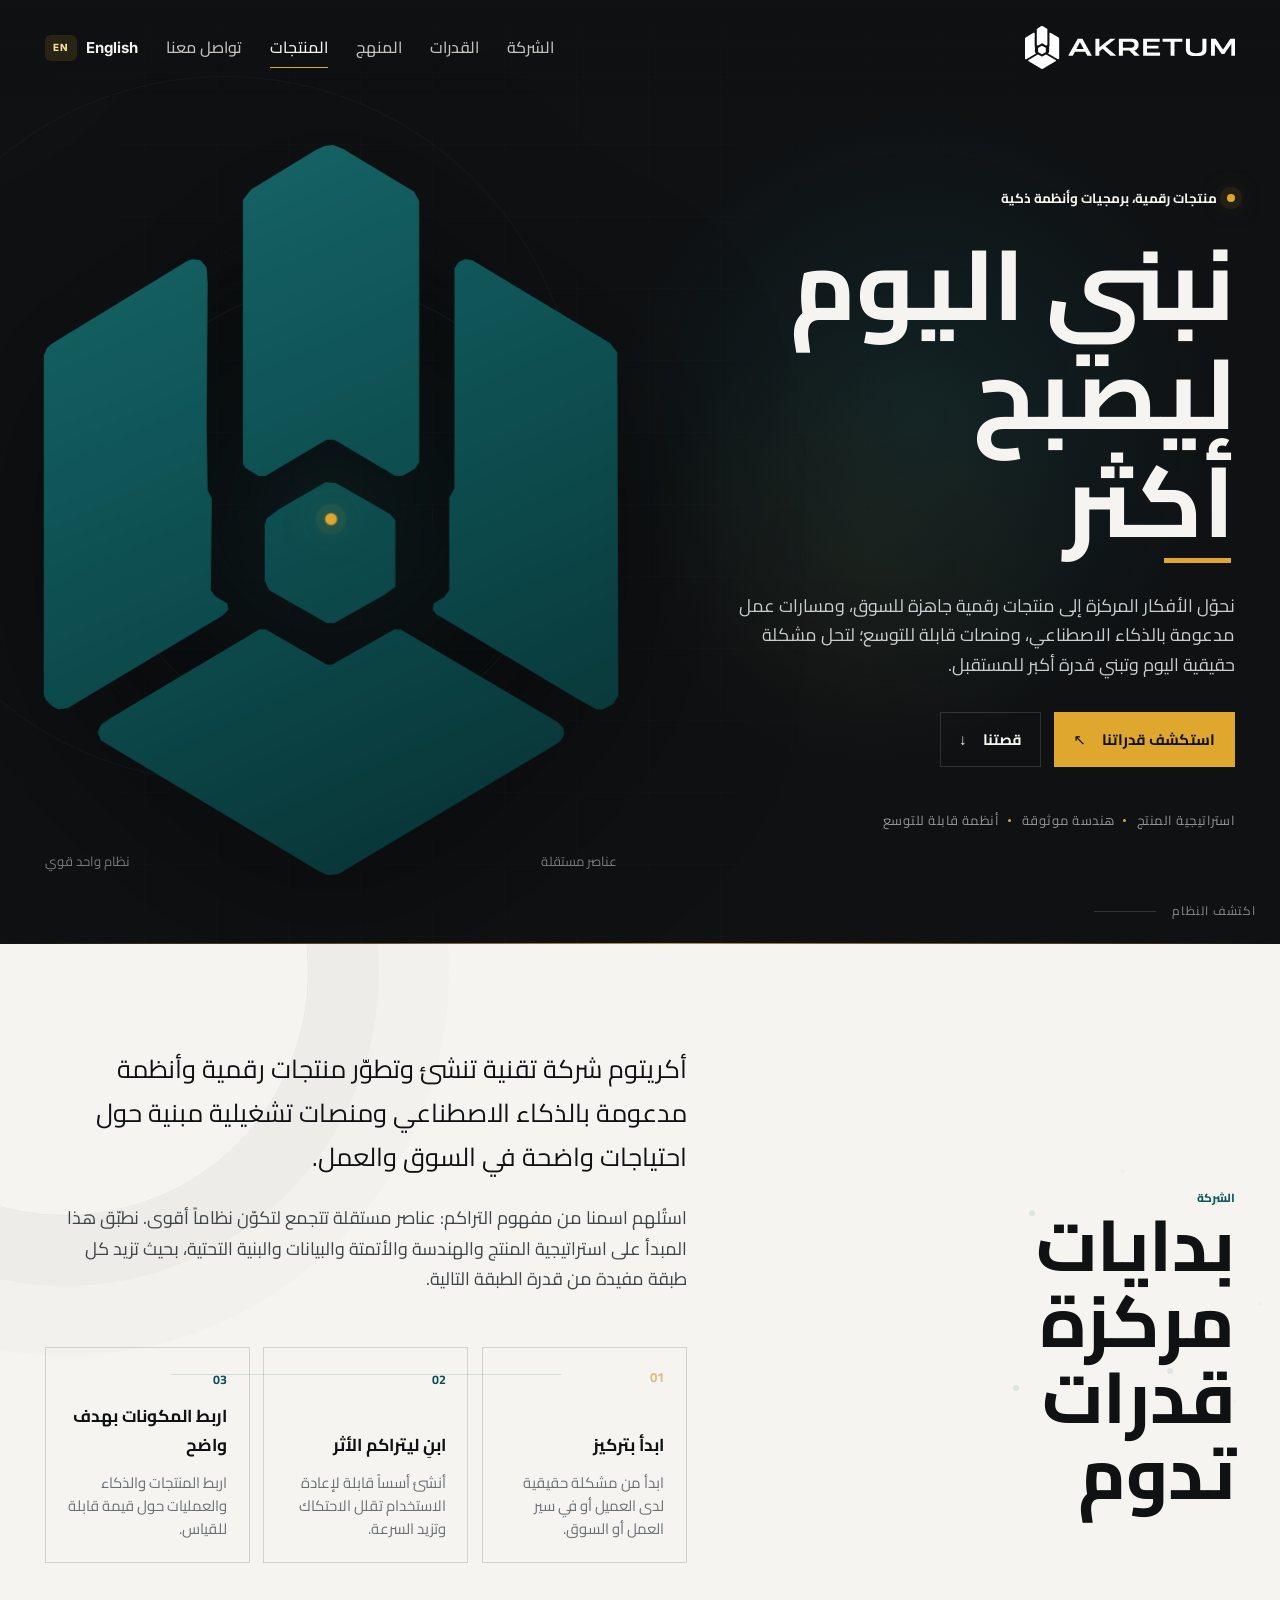
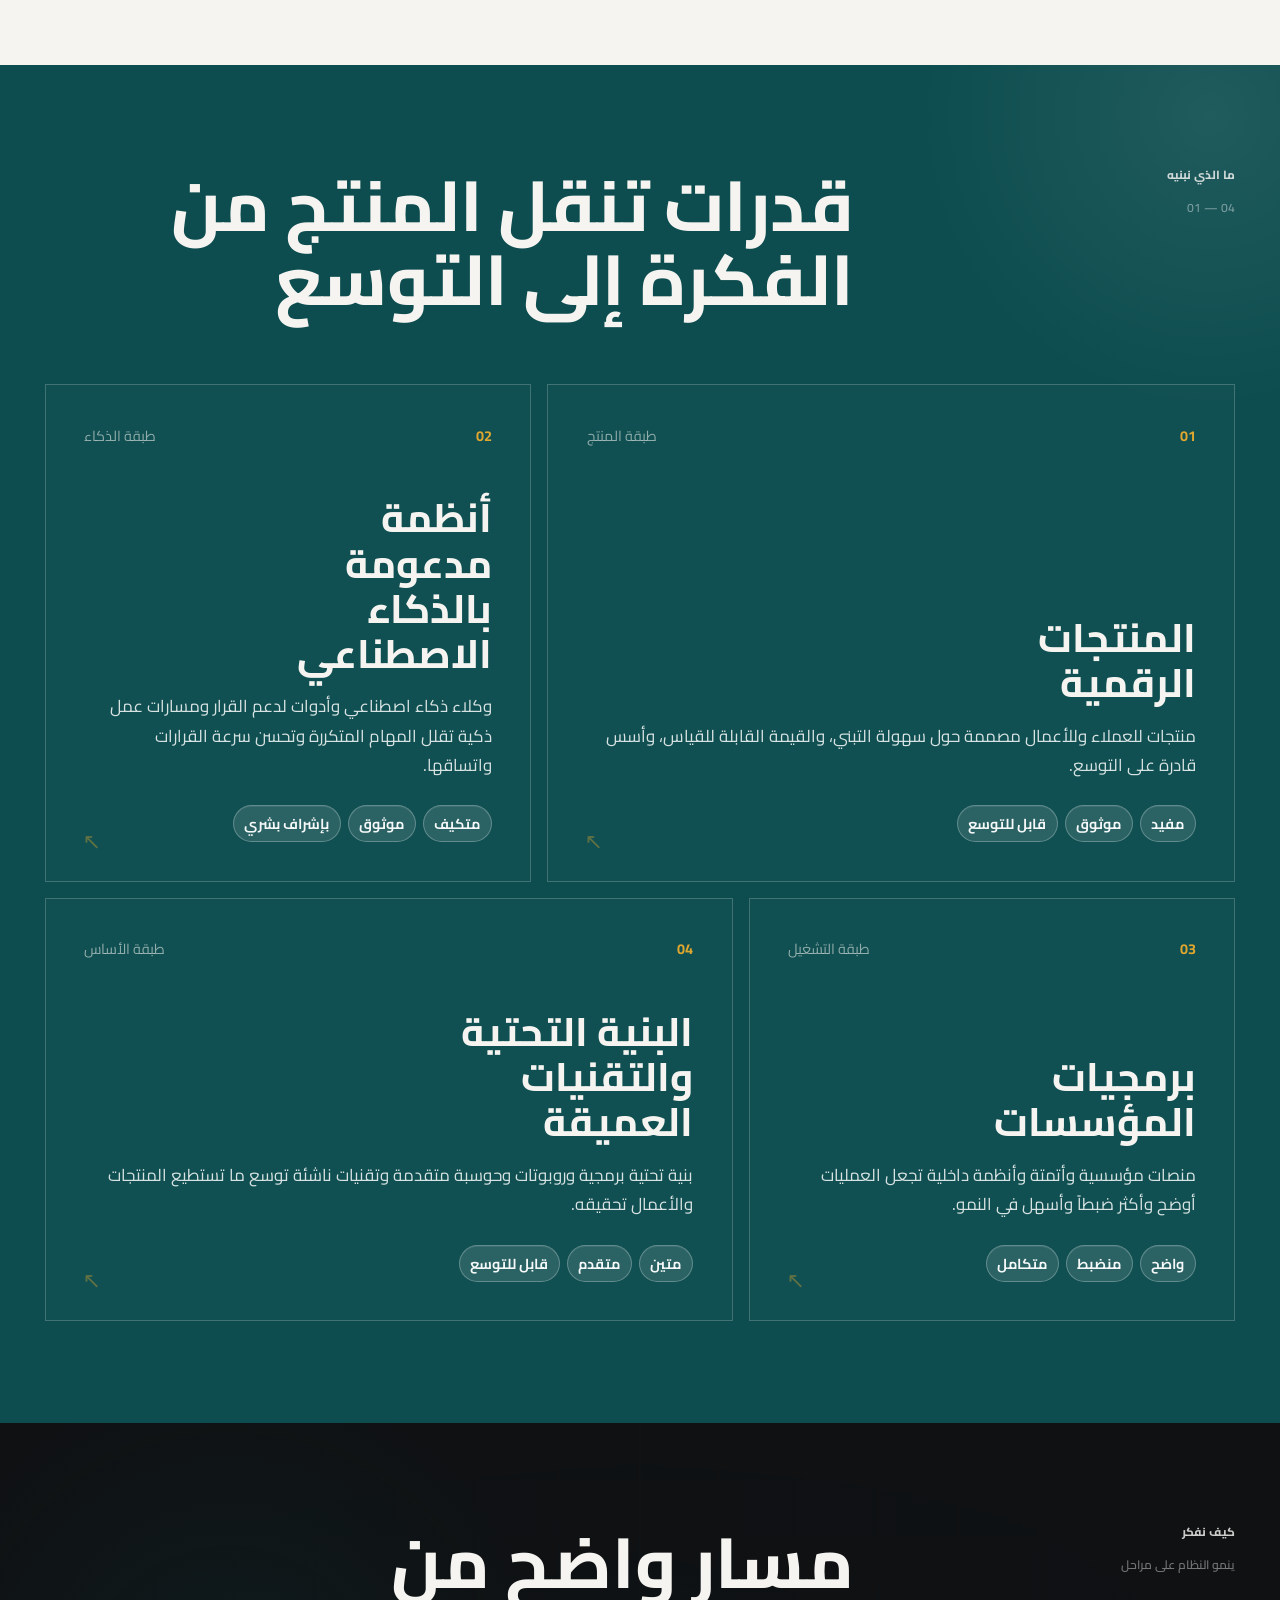
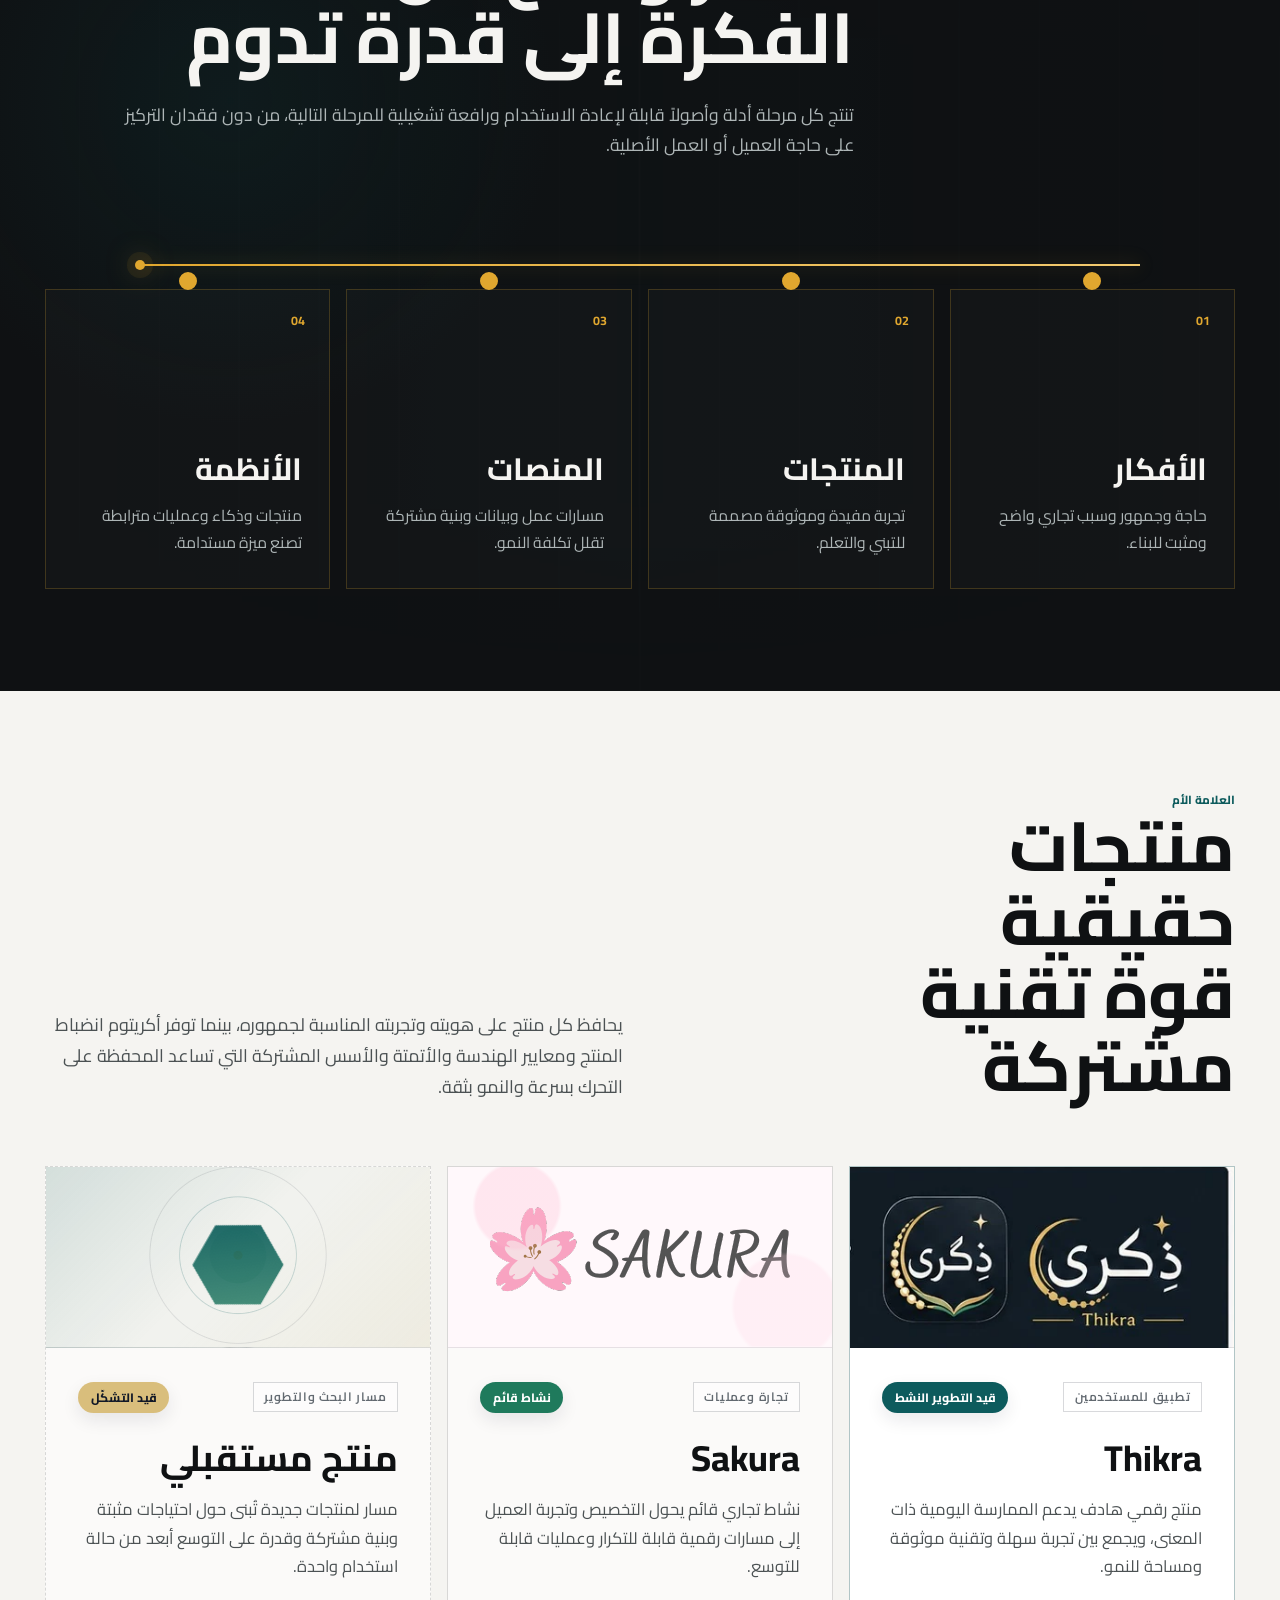
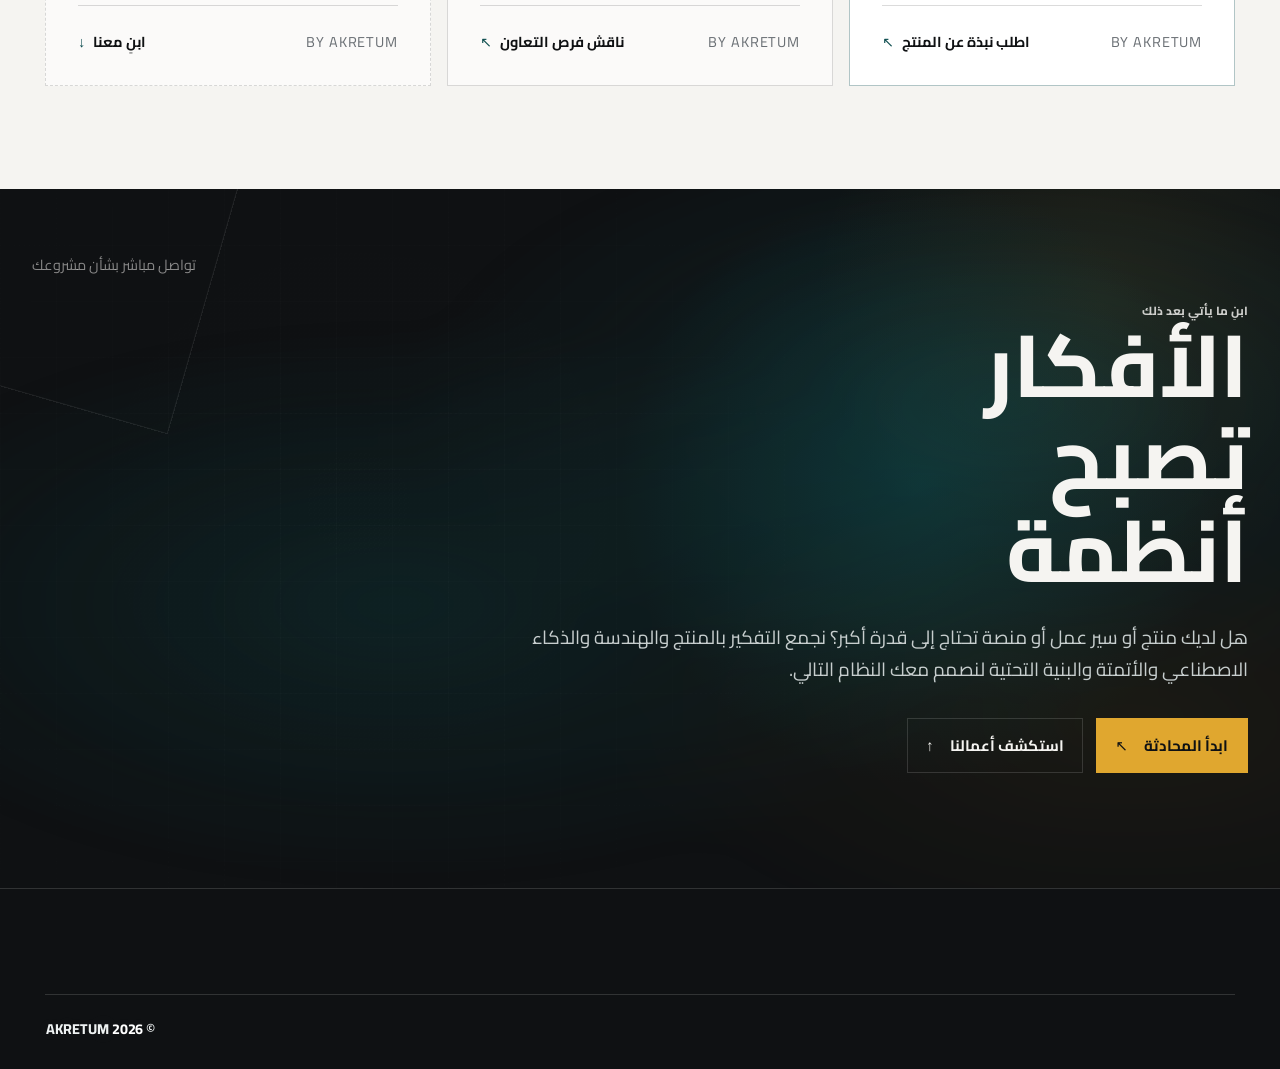
==== ar/index.html @ 2453a85d "Publish AKRETUM website from e36fe42d19f6d582f8fac3fba88c298a77dfd029" ====
<!doctype html>
<html lang="ar" dir="rtl" class="no-js">
<head>
  <meta charset="utf-8">
  <meta name="viewport" content="width=device-width, initial-scale=1">
  <title>أكريتوم | منتجات رقمية وأنظمة ذكية ومنصات قابلة للتوسع</title>
  <meta name="description" content="نبني منتجات رقمية وأنظمة مدعومة بالذكاء الاصطناعي وبرمجيات مؤسسية ومنصات قابلة للتوسع، لتحويل الأفكار المركزة إلى قدرات تقنية تدوم وتنمو.">
  <meta name="robots" content="index,follow,max-image-preview:large,max-snippet:-1,max-video-preview:-1">
  <meta name="author" content="AKRETUM">
  <meta name="application-name" content="AKRETUM">
  <meta name="theme-color" content="#0F1113">
  <meta name="color-scheme" content="only light">
  <meta property="og:site_name" content="AKRETUM">
  <meta property="og:title" content="أكريتوم | منتجات رقمية وأنظمة ذكية ومنصات قابلة للتوسع">
  <meta property="og:description" content="من الفكرة الواضحة إلى منتج موثوق، ثم منصة قابلة للتوسع ونظام أكثر قدرة.">
  <meta property="og:type" content="website">
  <meta property="og:url" content="https://akretum.github.io/ar/">
  <meta property="og:locale" content="ar_AR">
  <meta property="og:locale:alternate" content="en_US">
  <meta name="twitter:card" content="summary">
  <meta name="twitter:title" content="أكريتوم | منتجات رقمية وأنظمة ذكية ومنصات قابلة للتوسع">
  <meta name="twitter:description" content="من الفكرة الواضحة إلى منتج موثوق، ثم منصة قابلة للتوسع ونظام أكثر قدرة.">
  <link rel="canonical" href="https://akretum.github.io/ar/">
  <link rel="icon" type="image/svg+xml" href="/favicon.svg?v=disc34-favicon-visibility-20260801">
  <link rel="manifest" href="/site.webmanifest?v=disc34-favicon-visibility-20260801">
  <link rel="alternate" hreflang="en" href="https://akretum.github.io/">
  <link rel="alternate" hreflang="ar" href="https://akretum.github.io/ar/">
  <link rel="alternate" hreflang="x-default" href="https://akretum.github.io/">
  <link rel="icon" href="/favicon.svg" type="image/svg+xml">
  <link rel="mask-icon" href="/favicon.svg" color="#0D5B5D">
  <link rel="manifest" href="/site.webmanifest">
  <link rel="preconnect" href="https://fonts.googleapis.com">
  <link rel="preconnect" href="https://fonts.gstatic.com" crossorigin>
  <link href="https://fonts.googleapis.com/css2?family=Cairo:wght@200..1000&family=Inter:wght@400;500;600;700;800&display=swap" rel="stylesheet">
  <link rel="stylesheet" href="/styles.css?v=disc24-bilingual-seo-motion-20260731">
  <link rel="stylesheet" href="/stability.css?v=disc24-bilingual-seo-motion-20260731">
  <link rel="stylesheet" href="/refinement.css?v=disc24-bilingual-seo-motion-20260731">
  <link rel="stylesheet" href="/product-polish.css?v=disc24-bilingual-seo-motion-20260731">
  <link rel="stylesheet" href="/bilingual-marketing.css?v=disc37-premium-motion-v18-20260803">
  <link rel="stylesheet" href="/site-identity.css?v=disc25-site-identity-20260731">
  <link rel="stylesheet" href="/design-system-alignment.css?v=disc37-full-locale-parity-20260802">
  <link rel="stylesheet" href="/motion-safety.css?v=disc37-premium-motion-v18-20260803">
  <link rel="stylesheet" href="/responsive-layout.css?v=disc37-full-locale-parity-20260802">
  <link rel="stylesheet" href="/visual-motion-polish.css?v=disc37-premium-motion-v18-20260803">
  <link rel="stylesheet" href="/hero-parity.css?v=disc37-full-locale-parity-20260802&rev=disc37-exact-half-crop-v4-20260802">
  <link rel="stylesheet" href="/hero-edge-contract.css?v=disc37-stable-orbits-v10-20260802">
  <link rel="stylesheet" href="/interface-polish.css?v=disc37-mobile-header-locale-v12-20260802">
  <link rel="stylesheet" href="/motion-performance.css?v=disc37-premium-motion-v18-20260803">
  <script type="application/ld+json">[{"@context":"https://schema.org","@type":"Organization","@id":"https://akretum.github.io/#organization","name":"AKRETUM","url":"https://akretum.github.io/","logo":"https://akretum.github.io/favicon.svg","description":"أكريتوم شركة تقنية تبني منتجات رقمية وأنظمة مدعومة بالذكاء الاصطناعي وبرمجيات مؤسسية ومنصات قابلة للتوسع.","contactPoint":{"@type":"ContactPoint","contactType":"project inquiries","url":"https://wa.me/akretum","availableLanguage":["English","Arabic"]}},{"@context":"https://schema.org","@type":"WebSite","@id":"https://akretum.github.io/#website","url":"https://akretum.github.io/","name":"AKRETUM","alternateName":"AKRETUM Digital Products & Intelligent Systems","description":"أكريتوم شركة تقنية تبني منتجات رقمية وأنظمة مدعومة بالذكاء الاصطناعي وبرمجيات مؤسسية ومنصات قابلة للتوسع.","inLanguage":["en","ar"],"publisher":{"@id":"https://akretum.github.io/#organization"}},{"@context":"https://schema.org","@type":"WebPage","@id":"https://akretum.github.io/ar/#webpage","url":"https://akretum.github.io/ar/","name":"أكريتوم | منتجات رقمية وأنظمة ذكية ومنصات قابلة للتوسع","description":"أكريتوم شركة تقنية تبني منتجات رقمية وأنظمة مدعومة بالذكاء الاصطناعي وبرمجيات مؤسسية ومنصات قابلة للتوسع.","inLanguage":"ar","isPartOf":{"@id":"https://akretum.github.io/#website"},"about":{"@id":"https://akretum.github.io/#organization"}}]</script>
  <script src="/canonical-host.js?v=disc24-bilingual-seo-motion-20260731" data-canonical-host></script>
  <script defer src="/script.js?v=disc37-premium-motion-v18-20260803"></script>
  <script defer src="/safe-navigation.js?v=disc37-full-locale-parity-20260802"></script>
  <script defer src="/motion-system.js?v=disc37-premium-motion-v18-20260803"></script>
  <link rel="stylesheet" href="/arabic-typography.css?v=disc37-full-locale-parity-20260802&rev=disc37-exact-half-crop-v4-20260802&hotfix=disc37-stable-orbits-v10-20260802&type=disc37-mobile-590-motion-performance-v16-20260802&motion=disc37-premium-motion-v18-20260803">
  <link rel="stylesheet" href="/arabic-mobile-rtl.css?v=disc37-full-locale-parity-20260802&rev=disc37-exact-half-crop-v4-20260802&hotfix=disc37-stable-orbits-v10-20260802">
  <link rel="stylesheet" href="/mobile-hero-scale.css?v=disc37-mobile-590-motion-performance-v16-20260802">
  <link rel="stylesheet" href="/motion-system.css?v=disc37-premium-motion-v18-20260803">
  <link rel="stylesheet" href="/motion-depth.css?v=disc37-premium-motion-v18-20260803">
</head>
<body data-responsive-refinement="disc37-mobile-590-motion-performance-v16-20260802" data-arabic-typography="cairo-only" data-arabic-rtl="mirror-only" data-canonical-url="https://akretum.github.io/ar/" data-visual-release="disc37-full-locale-parity" data-layout-contract="shared" data-visual-revision="disc37-exact-half-crop-v4-20260802" data-visual-hotfix="disc37-stable-orbits-v10-20260802" data-interface-polish="disc37-mobile-header-locale-v12-20260802" data-motion-performance="disc37-premium-motion-v18-20260803" data-premium-motion="disc37-premium-motion-v18-20260803" data-locale="ar">
  <a class="skip-link" href="#main">تجاوز إلى المحتوى</a>

  <header class="site-header" data-header>
    <div class="site-header__inner shell">
      <a class="brand" href="#top" aria-label="الصفحة الرئيسية لأكريتوم">
        <img src="/Brand/AkretumHorizontalLogoWhiteProductionMaster.svg" alt="AKRETUM">
      </a>

      <button class="menu-button" type="button" aria-expanded="false" aria-controls="site-nav" data-menu>
        <span>القائمة</span>
        <span class="menu-button__lines" aria-hidden="true"></span>
      </button>

      <nav id="site-nav" class="site-nav" aria-label="التنقل الرئيسي" data-nav>
        <a href="#company">الشركة</a>
        <a href="#capabilities">القدرات</a>
        <a href="#systems">المنهج</a>
        <a href="#portfolio">المنتجات</a>
        <a href="#contact">تواصل معنا</a>
        <a class="language-switch" href="/" hreflang="en" lang="en" aria-label="View the English version">English</a>
      </nav>
    </div>
  </header>

  <main id="main">
    <section id="top" class="hero section-dark" data-hero aria-labelledby="hero-title">
      <div class="hero__grid shell">
        <div class="hero__copy">
          <p class="eyebrow hero-enter hero-enter--1"><span class="status-dot" aria-hidden="true"></span>منتجات رقمية، برمجيات وأنظمة ذكية</p>
          <h1 id="hero-title" class="hero-title" aria-label="نبني اليوم ليصبح أكثر غداً">
            <span class="hero-title__line hero-title__line--1">نبني اليوم</span>
            <span class="hero-title__line hero-title__line--2">ليصبح</span>
            <span class="hero-title__line hero-title__line--3">أكثر</span>
          </h1>
          <p class="lead hero-enter hero-enter--2">نحوّل الأفكار المركزة إلى منتجات رقمية جاهزة للسوق، ومسارات عمل مدعومة بالذكاء الاصطناعي، ومنصات قابلة للتوسع؛ لتحل مشكلة حقيقية اليوم وتبني قدرة أكبر للمستقبل.</p>
          <div class="hero-actions hero-enter hero-enter--3">
            <a class="button button-primary" href="#capabilities"><span>استكشف قدراتنا</span><span class="button-arrow" aria-hidden="true">↗</span></a>
            <a class="button button-ghost" href="#company"><span>قصتنا</span><span class="button-arrow" aria-hidden="true">↓</span></a>
          </div>
          <div class="hero-proof hero-enter hero-enter--4" aria-label="منهج أكريتوم في التطوير">
            <span>استراتيجية المنتج</span>
            <span>هندسة موثوقة</span>
            <span>أنظمة قابلة للتوسع</span>
          </div>
        </div>

        <div class="hero-visual hero-enter hero-enter--2" data-parallax aria-hidden="true">
          <div class="hero-visual__field"></div>
          <div class="hero-mark">
            <span class="hero-mark__piece hero-mark__piece--one"></span>
            <span class="hero-mark__piece hero-mark__piece--two"></span>
            <span class="hero-mark__piece hero-mark__piece--three"></span>
            <span class="hero-mark__complete"></span>
            <span class="hero-mark__core"></span>
          </div>
          <div class="hero-orbit hero-orbit--one"></div>
          <div class="hero-orbit hero-orbit--two"></div>
          <p class="hero-visual__caption"><span>عناصر مستقلة</span><span>نظام واحد قوي</span></p>
        </div>
      </div>

      <a class="scroll-cue hero-enter hero-enter--4" href="#company" data-scroll-cue>
        <span>اكتشف النظام</span>
        <span class="scroll-cue__line" aria-hidden="true"></span>
      </a>
      <div class="signal-line" aria-hidden="true"></div>
    </section>

    <section id="company" class="section section-light story" data-section="company">
      <div class="shell story__grid">
        <div class="story__heading" data-reveal>
          <p class="eyebrow teal">الشركة</p>
          <h2>بدايات مركزة<br>قدرات تدوم</h2>
        </div>
        <div class="story__content" data-reveal data-delay="100">
          <p class="story__lead">أكريتوم شركة تقنية تنشئ وتطوّر منتجات رقمية وأنظمة مدعومة بالذكاء الاصطناعي ومنصات تشغيلية مبنية حول احتياجات واضحة في السوق والعمل.</p>
          <p>استُلهم اسمنا من مفهوم التراكم: عناصر مستقلة تتجمع لتكوّن نظاماً أقوى. نطبّق هذا المبدأ على استراتيجية المنتج والهندسة والأتمتة والبيانات والبنية التحتية، بحيث تزيد كل طبقة مفيدة من قدرة الطبقة التالية.</p>
          <div class="story-principles" aria-label="مبادئ أكريتوم">
            <div><span>01</span><strong>ابدأ بتركيز</strong><small>ابدأ من مشكلة حقيقية لدى العميل أو في سير العمل أو السوق.</small></div>
            <div><span>02</span><strong>ابنِ ليتراكم الأثر</strong><small>أنشئ أسساً قابلة لإعادة الاستخدام تقلل الاحتكاك وتزيد السرعة.</small></div>
            <div><span>03</span><strong>اربط المكونات بهدف واضح</strong><small>اربط المنتجات والذكاء والعمليات حول قيمة قابلة للقياس.</small></div>
          </div>
        </div>
      </div>
    </section>

    <section id="capabilities" class="section section-teal capabilities" data-section="capabilities">
      <div class="shell">
        <div class="section-heading" data-reveal>
          <div>
            <p class="eyebrow">ما الذي نبنيه</p>
            <p class="section-index">01 — 04</p>
          </div>
          <h2>قدرات تنقل المنتج من الفكرة إلى التوسع</h2>
        </div>

        <div class="capability-grid">
          <article class="capability-card" tabindex="0" data-reveal data-tilt>
            <div class="capability-card__top"><span class="capability-card__number">01</span><span class="capability-card__type">طبقة المنتج</span></div>
            <div class="capability-card__body">
              <h3>المنتجات الرقمية</h3>
              <p>منتجات للعملاء وللأعمال مصممة حول سهولة التبني، والقيمة القابلة للقياس، وأسس قادرة على التوسع.</p>
              <ul class="capability-tags" aria-label="خصائص المنتجات الرقمية"><li>مفيد</li><li>موثوق</li><li>قابل للتوسع</li></ul>
            </div>
            <span class="capability-card__arrow" aria-hidden="true">↗</span>
          </article>

          <article class="capability-card" tabindex="0" data-reveal data-delay="80" data-tilt>
            <div class="capability-card__top"><span class="capability-card__number">02</span><span class="capability-card__type">طبقة الذكاء</span></div>
            <div class="capability-card__body">
              <h3>أنظمة مدعومة بالذكاء الاصطناعي</h3>
              <p>وكلاء ذكاء اصطناعي وأدوات لدعم القرار ومسارات عمل ذكية تقلل المهام المتكررة وتحسن سرعة القرارات واتساقها.</p>
              <ul class="capability-tags" aria-label="خصائص الأنظمة الذكية"><li>متكيف</li><li>موثوق</li><li>بإشراف بشري</li></ul>
            </div>
            <span class="capability-card__arrow" aria-hidden="true">↗</span>
          </article>

          <article class="capability-card" tabindex="0" data-reveal data-delay="120" data-tilt>
            <div class="capability-card__top"><span class="capability-card__number">03</span><span class="capability-card__type">طبقة التشغيل</span></div>
            <div class="capability-card__body">
              <h3>برمجيات المؤسسات</h3>
              <p>منصات مؤسسية وأتمتة وأنظمة داخلية تجعل العمليات أوضح وأكثر ضبطاً وأسهل في النمو.</p>
              <ul class="capability-tags" aria-label="خصائص برمجيات المؤسسات"><li>واضح</li><li>منضبط</li><li>متكامل</li></ul>
            </div>
            <span class="capability-card__arrow" aria-hidden="true">↗</span>
          </article>

          <article class="capability-card" tabindex="0" data-reveal data-delay="160" data-tilt>
            <div class="capability-card__top"><span class="capability-card__number">04</span><span class="capability-card__type">طبقة الأساس</span></div>
            <div class="capability-card__body">
              <h3>البنية التحتية والتقنيات العميقة</h3>
              <p>بنية تحتية برمجية وروبوتات وحوسبة متقدمة وتقنيات ناشئة توسع ما تستطيع المنتجات والأعمال تحقيقه.</p>
              <ul class="capability-tags" aria-label="خصائص البنية التحتية"><li>متين</li><li>متقدم</li><li>قابل للتوسع</li></ul>
            </div>
            <span class="capability-card__arrow" aria-hidden="true">↗</span>
          </article>
        </div>
      </div>
    </section>

    <section id="systems" class="section section-dark systems" data-section="systems" data-flow-section>
      <div class="shell systems__intro" data-reveal>
        <div>
          <p class="eyebrow">كيف نفكر</p>
          <p class="section-index">ينمو النظام على مراحل</p>
        </div>
        <div>
          <h2>مسار واضح من الفكرة إلى قدرة تدوم</h2>
          <p class="systems__lead">تنتج كل مرحلة أدلة وأصولاً قابلة لإعادة الاستخدام ورافعة تشغيلية للمرحلة التالية، من دون فقدان التركيز على حاجة العميل أو العمل الأصلية.</p>
        </div>
      </div>

      <div class="shell flow-stage" data-reveal data-delay="100">
        <div class="flow-track" aria-hidden="true">
          <span class="flow-track__base"></span>
          <span class="flow-track__progress"></span>
          <span class="flow-track__beacon"></span>
        </div>
        <ol class="system-flow" aria-label="منهج أكريتوم التشغيلي">
          <li class="flow-step" data-flow-step>
            <span class="flow-step__number">01</span>
            <strong>الأفكار</strong>
            <p>حاجة وجمهور وسبب تجاري واضح ومثبت للبناء.</p>
          </li>
          <li class="flow-step" data-flow-step>
            <span class="flow-step__number">02</span>
            <strong>المنتجات</strong>
            <p>تجربة مفيدة وموثوقة مصممة للتبني والتعلم.</p>
          </li>
          <li class="flow-step" data-flow-step>
            <span class="flow-step__number">03</span>
            <strong>المنصات</strong>
            <p>مسارات عمل وبيانات وبنية مشتركة تقلل تكلفة النمو.</p>
          </li>
          <li class="flow-step" data-flow-step>
            <span class="flow-step__number">04</span>
            <strong>الأنظمة</strong>
            <p>منتجات وذكاء وعمليات مترابطة تصنع ميزة مستدامة.</p>
          </li>
        </ol>
      </div>
    </section>

    <section id="portfolio" class="section section-light portfolio" data-section="portfolio">
      <div class="shell portfolio__heading" data-reveal>
        <div>
          <p class="eyebrow teal">العلامة الأم</p>
          <h2>منتجات حقيقية<br>قوة تقنية مشتركة</h2>
        </div>
        <p>يحافظ كل منتج على هويته وتجربته المناسبة لجمهوره، بينما توفر أكريتوم انضباط المنتج ومعايير الهندسة والأتمتة والأسس المشتركة التي تساعد المحفظة على التحرك بسرعة والنمو بثقة.</p>
      </div>

      <div class="shell product-grid">
        <article class="product-card" data-reveal>
          <div class="product-card__meta"><span>تطبيق للمستخدمين</span><span class="status-pill">قيد التطوير النشط</span></div>
          <div class="product-card__mark" aria-hidden="true">TH</div>
          <h3>Thikra</h3>
          <p>منتج رقمي هادف يدعم الممارسة اليومية ذات المعنى، ويجمع بين تجربة سهلة وتقنية موثوقة ومساحة للنمو.</p>
          <div class="product-card__footer"><span>by AKRETUM</span><a href="https://wa.me/akretum" target="_blank" rel="noopener noreferrer" data-contact-channel="direct">اطلب نبذة عن المنتج <span aria-hidden="true">↗</span></a></div>
        </article>

        <article class="product-card" data-reveal data-delay="90">
          <div class="product-card__meta"><span>تجارة وعمليات</span><span class="status-pill">نشاط قائم</span></div>
          <div class="product-card__mark" aria-hidden="true">SA</div>
          <h3>Sakura</h3>
          <p>نشاط تجاري قائم يحول التخصيص وتجربة العميل إلى مسارات رقمية قابلة للتكرار وعمليات قابلة للتوسع.</p>
          <div class="product-card__footer"><span>by AKRETUM</span><a href="https://wa.me/akretum" target="_blank" rel="noopener noreferrer" data-contact-channel="direct">ناقش فرص التعاون <span aria-hidden="true">↗</span></a></div>
        </article>

        <article class="product-card product-card--future" data-reveal data-delay="180">
          <div class="product-card__meta"><span>مسار البحث والتطوير</span><span class="status-pill status-pill--outline">قيد التشكّل</span></div>
          <div class="product-card__mark product-card__mark--future" aria-hidden="true">+</div>
          <h3>منتج مستقبلي</h3>
          <p>مسار لمنتجات جديدة تُبنى حول احتياجات مثبتة وبنية مشتركة وقدرة على التوسع أبعد من حالة استخدام واحدة.</p>
          <div class="product-card__footer"><span>by AKRETUM</span><a href="#contact">ابنِ معنا <span aria-hidden="true">↓</span></a></div>
        </article>
      </div>
    </section>

    <section id="contact" class="section contact" data-section="contact">
      <div class="shell contact-panel" data-light-field data-reveal>
        <div class="contact-panel__grid" aria-hidden="true"></div>
        <div class="contact-panel__content">
          <p class="eyebrow">ابنِ ما يأتي بعد ذلك</p>
          <h2>الأفكار تصبح أنظمة</h2>
          <p>هل لديك منتج أو سير عمل أو منصة تحتاج إلى قدرة أكبر؟ نجمع التفكير بالمنتج والهندسة والذكاء الاصطناعي والأتمتة والبنية التحتية لنصمم معك النظام التالي.</p>
          <div class="contact-actions">
            <a class="button button-primary" href="https://wa.me/akretum" target="_blank" rel="noopener noreferrer" data-contact-channel="direct"><span>ابدأ المحادثة</span><span class="button-arrow" aria-hidden="true">↗</span></a>
            <a class="button button-ghost" href="#portfolio"><span>استكشف أعمالنا</span><span class="button-arrow" aria-hidden="true">↑</span></a>
          </div>
        </div>
        <p class="contact-panel__email" data-contact-status>تواصل مباشر بشأن مشروعك</p>
      </div>
    </section>
  </main>

  <footer class="footer">
    <div class="shell footer__top">
      <a class="footer__brand" href="#top" aria-label="الصفحة الرئيسية لأكريتوم"><img src="/Brand/AkretumHorizontalLogoWhiteProductionMaster.svg" alt="AKRETUM"></a>
      <nav class="footer__nav" aria-label="روابط التذييل">
        <a href="#company">الشركة</a>
        <a href="#capabilities">القدرات</a>
        <a href="#systems">المنهج</a>
        <a href="#portfolio">المنتجات</a>
        <a class="language-switch" href="/" hreflang="en" lang="en" aria-label="View the English version">English</a>
      </nav>
    </div>
    <div class="shell footer__bottom">
      <p>منتجات رقمية وأنظمة ذكية</p>
      <p>نُنشئه اليوم ليصبح أكثر غداً.</p>
      <p>© <span data-year data-founded-year="2026">2026</span> AKRETUM</p>
    </div>
  </footer>
</body>
</html>
---- styles.css ----
:root {
  --charcoal: #0f1113;
  --charcoal-soft: #15191b;
  --teal: #0d4d4f;
  --teal-bright: #17686a;
  --off: #f5f4f1;
  --amber: #e0a72f;
  --gray: #6b7075;
  --light-gray: #c9cece;
  --line: rgba(255, 255, 255, 0.14);
  --line-light: rgba(15, 17, 19, 0.15);
  --max: 1240px;
  --header-height: 84px;
  --ease: cubic-bezier(0.22, 1, 0.36, 1);
}

* {
  box-sizing: border-box;
}

html {
  scroll-behavior: smooth;
  scroll-padding-top: calc(var(--header-height) + 24px);
}

body {
  margin: 0;
  min-width: 320px;
  background: var(--charcoal);
  color: var(--off);
  font-family: Inter, "Helvetica Neue", Arial, sans-serif;
  font-size: 16px;
  line-height: 1.65;
  text-rendering: optimizeLegibility;
  -webkit-font-smoothing: antialiased;
}

body::selection {
  background: var(--amber);
  color: var(--charcoal);
}

img {
  max-width: 100%;
}

a {
  color: inherit;
}

button,
a {
  -webkit-tap-highlight-color: transparent;
}

button,
input,
textarea,
select {
  font: inherit;
}

:focus-visible {
  outline: 3px solid var(--amber);
  outline-offset: 4px;
}

.skip-link {
  position: fixed;
  left: 1rem;
  top: -120px;
  z-index: 100;
  background: var(--off);
  color: var(--charcoal);
  padding: 0.8rem 1rem;
  text-decoration: none;
  font-weight: 700;
  transition: top 0.2s ease;
}

.skip-link:focus {
  top: 1rem;
}

.shell {
  width: min(calc(100% - 3rem), var(--max));
  margin-inline: auto;
}

.section {
  position: relative;
  padding: clamp(6.5rem, 10vw, 10rem) 0;
}

.section-dark {
  background: var(--charcoal);
  color: var(--off);
}

.section-light {
  background: var(--off);
  color: var(--charcoal);
}

.section-teal {
  background: var(--teal);
  color: var(--off);
}

h1,
h2,
h3,
p {
  margin-top: 0;
}

h1,
h2,
h3 {
  text-wrap: balance;
}

h2 {
  margin-bottom: 0;
  font-size: clamp(3rem, 6vw, 5.8rem);
  line-height: 0.98;
  letter-spacing: -0.06em;
}

h3 {
  letter-spacing: -0.035em;
}

.eyebrow {
  display: flex;
  align-items: center;
  gap: 0.65rem;
  margin: 0 0 1.4rem;
  font-size: 0.78rem;
  font-weight: 700;
  letter-spacing: 0.16em;
  line-height: 1.2;
  text-transform: uppercase;
}

.eyebrow.teal {
  color: var(--teal);
}

.section-index {
  margin: 0;
  color: rgba(255, 255, 255, 0.62);
  font-size: 0.9rem;
}

.status-dot {
  width: 8px;
  height: 8px;
  border-radius: 50%;
  background: var(--amber);
  box-shadow: 0 0 0 7px rgba(224, 167, 47, 0.08), 0 0 24px rgba(224, 167, 47, 0.65);
}

.site-header {
  position: fixed;
  inset: 0 0 auto;
  z-index: 50;
  height: var(--header-height);
  border-bottom: 1px solid transparent;
  background: linear-gradient(to bottom, rgba(15, 17, 19, 0.92), rgba(15, 17, 19, 0));
  transition: height 0.35s var(--ease), background 0.35s ease, border-color 0.35s ease;
}

.site-header__inner {
  height: 100%;
  display: flex;
  align-items: center;
  justify-content: space-between;
  gap: 2rem;
}

.site-header.scrolled {
  height: 68px;
  border-bottom-color: var(--line);
  background: rgba(15, 17, 19, 0.9);
  -webkit-backdrop-filter: blur(18px);
  backdrop-filter: blur(18px);
}

.brand,
.footer__brand {
  display: inline-flex;
  align-items: center;
}

.brand img,
.footer__brand img {
  display: block;
  width: 178px;
  height: auto;
}

.site-nav {
  display: flex;
  align-items: center;
  gap: 1.75rem;
}

.site-nav a,
.footer__nav a {
  position: relative;
  color: rgba(245, 244, 241, 0.78);
  font-size: 0.94rem;
  font-weight: 500;
  text-decoration: none;
  transition: color 0.25s ease;
}

.site-nav a::after,
.footer__nav a::after {
  content: "";
  position: absolute;
  left: 0;
  right: 100%;
  bottom: -0.45rem;
  height: 1px;
  background: var(--amber);
  transition: right 0.35s var(--ease);
}

.site-nav a:hover,
.site-nav a[aria-current="true"],
.footer__nav a:hover {
  color: var(--off);
}

.site-nav a:hover::after,
.site-nav a[aria-current="true"]::after,
.footer__nav a:hover::after {
  right: 0;
}

.menu-button {
  display: none;
  align-items: center;
  gap: 0.65rem;
  border: 1px solid var(--line);
  background: transparent;
  color: var(--off);
  padding: 0.6rem 0.8rem;
}

.menu-button__lines,
.menu-button__lines::before {
  width: 15px;
  height: 1px;
  display: block;
  background: currentColor;
  transition: transform 0.25s ease;
}

.menu-button__lines {
  position: relative;
}

.menu-button__lines::before {
  content: "";
  position: absolute;
  top: -5px;
}

.menu-button[aria-expanded="true"] .menu-button__lines {
  transform: rotate(45deg);
}

.menu-button[aria-expanded="true"] .menu-button__lines::before {
  top: 0;
  transform: rotate(90deg);
}

.hero {
  --pointer-x: 72%;
  --pointer-y: 44%;
  min-height: clamp(700px, 88svh, 900px);
  display: grid;
  align-items: center;
  overflow: hidden;
  padding: calc(var(--header-height) + 4rem) 0 5rem;
  background:
    radial-gradient(circle at var(--pointer-x) var(--pointer-y), rgba(23, 104, 106, 0.18), transparent 27%),
    radial-gradient(circle at 68% 58%, rgba(224, 167, 47, 0.05), transparent 22%),
    var(--charcoal);
}

.hero::before {
  content: "";
  position: absolute;
  inset: 0;
  pointer-events: none;
  opacity: 0.36;
  background-image:
    linear-gradient(rgba(255, 255, 255, 0.025) 1px, transparent 1px),
    linear-gradient(90deg, rgba(255, 255, 255, 0.025) 1px, transparent 1px);
  background-size: 72px 72px;
  -webkit-mask-image: linear-gradient(to right, transparent 2%, #000 46%, #000 90%, transparent);
  mask-image: linear-gradient(to right, transparent 2%, #000 46%, #000 90%, transparent);
}

.hero::after {
  content: "";
  position: absolute;
  width: min(55vw, 820px);
  aspect-ratio: 1;
  right: -10%;
  top: 8%;
  border: 1px solid rgba(255, 255, 255, 0.035);
  border-radius: 50%;
  pointer-events: none;
}

.hero__grid {
  position: relative;
  z-index: 2;
  display: grid;
  grid-template-columns: minmax(0, 1.08fr) minmax(380px, 0.92fr);
  align-items: center;
  gap: clamp(3rem, 7vw, 7rem);
}

.hero__copy {
  max-width: 700px;
}

.hero-title {
  margin: 0 0 2rem;
  font-size: clamp(4.6rem, 9vw, 8.4rem);
  line-height: 0.85;
  letter-spacing: -0.075em;
}

.hero-title__line {
  display: block;
  width: fit-content;
  opacity: 0;
  transform: translateY(115%);
}

.hero-title__line--2 {
  color: var(--off);
}

.hero-title__line--3 {
  position: relative;
}

.hero-title__line--3::after {
  content: "";
  position: absolute;
  left: 0.04em;
  bottom: -0.08em;
  width: 0;
  height: 0.055em;
  background: var(--amber);
  transition: width 0.9s var(--ease) 1.05s;
}

.is-ready .hero-title__line {
  opacity: 1;
  transform: translateY(0);
  transition: opacity 0.8s ease, transform 1s var(--ease);
}

.is-ready .hero-title__line--1 {
  transition-delay: 0.12s;
}

.is-ready .hero-title__line--2 {
  transition-delay: 0.23s;
}

.is-ready .hero-title__line--3 {
  transition-delay: 0.34s;
}

.is-ready .hero-title__line--3::after {
  width: 0.68em;
}

.lead {
  max-width: 690px;
  margin-bottom: 0;
  color: #c9cece;
  font-size: clamp(1.08rem, 1.6vw, 1.28rem);
  line-height: 1.7;
}

.hero-enter {
  opacity: 0;
  transform: translateY(18px);
}

.is-ready .hero-enter {
  opacity: 1;
  transform: translateY(0);
  transition: opacity 0.85s ease, transform 0.85s var(--ease);
}

.is-ready .hero-enter--1 {
  transition-delay: 0.08s;
}

.is-ready .hero-enter--2 {
  transition-delay: 0.62s;
}

.is-ready .hero-enter--3 {
  transition-delay: 0.78s;
}

.is-ready .hero-enter--4 {
  transition-delay: 0.96s;
}

.hero-actions,
.contact-actions {
  display: flex;
  gap: 0.8rem;
  flex-wrap: wrap;
  margin-top: 2rem;
}

.button {
  min-height: 50px;
  display: inline-flex;
  align-items: center;
  justify-content: center;
  gap: 1rem;
  border: 1px solid transparent;
  padding: 0.86rem 1.15rem;
  font-size: 0.95rem;
  font-weight: 700;
  text-decoration: none;
  transition: transform 0.3s var(--ease), border-color 0.3s ease, background 0.3s ease, color 0.3s ease;
}

.button:hover {
  transform: translateY(-3px);
}

.button-primary {
  background: var(--amber);
  color: var(--charcoal);
}

.button-primary:hover {
  background: #efb73d;
}

.button-ghost {
  border-color: var(--line);
  color: var(--off);
}

.button-ghost:hover {
  border-color: rgba(255, 255, 255, 0.36);
  background: rgba(255, 255, 255, 0.04);
}

.button-arrow {
  display: inline-block;
  transition: transform 0.35s var(--ease);
}

.button:hover .button-arrow,
.button:focus-visible .button-arrow {
  transform: translate(3px, -3px);
}

.hero-proof {
  display: flex;
  flex-wrap: wrap;
  gap: 0.55rem 1.4rem;
  margin-top: 2.7rem;
  color: rgba(245, 244, 241, 0.58);
  font-size: 0.82rem;
  letter-spacing: 0.035em;
}

.hero-proof span {
  position: relative;
}

.hero-proof span:not(:last-child)::after {
  content: "";
  position: absolute;
  width: 3px;
  height: 3px;
  right: -0.85rem;
  top: 0.7em;
  border-radius: 50%;
  background: var(--amber);
}

.hero-visual {
  --parallax-x: 0px;
  --parallax-y: 0px;
  position: relative;
  min-height: 530px;
  display: grid;
  place-items: center;
  transform: translate3d(var(--parallax-x), var(--parallax-y), 0);
  transition: transform 0.2s ease-out;
}

.hero-visual__field {
  position: absolute;
  width: 92%;
  aspect-ratio: 1;
  border-radius: 50%;
  background: radial-gradient(circle, rgba(13, 77, 79, 0.27), rgba(13, 77, 79, 0.03) 48%, transparent 70%);
  filter: blur(4px);
}

.hero-mark {
  --mark-mask: url("/Brand/AkretumSymbolProductionMaster.svg");
  position: relative;
  width: min(100%, 470px);
  aspect-ratio: 0.787;
  filter: drop-shadow(0 38px 85px rgba(0, 0, 0, 0.42));
}

.hero-mark__piece,
.hero-mark__complete {
  position: absolute;
  inset: 0;
  display: block;
  -webkit-mask: var(--mark-mask) center / contain no-repeat;
  mask: var(--mark-mask) center / contain no-repeat;
  background: linear-gradient(155deg, var(--teal-bright), var(--teal) 52%, #082f31);
}

.hero-mark__piece {
  opacity: 0;
}

.hero-mark__piece--one {
  clip-path: polygon(0 0, 48% 0, 48% 100%, 0 100%);
}

.hero-mark__piece--two {
  clip-path: polygon(44% 0, 100% 0, 100% 52%, 44% 52%);
}

.hero-mark__piece--three {
  clip-path: polygon(43% 47%, 100% 47%, 100% 100%, 43% 100%);
}

.hero-mark__complete {
  opacity: 0;
}

.is-ready .hero-mark__piece--one {
  animation: assemble-one 1.65s var(--ease) 0.15s forwards;
}

.is-ready .hero-mark__piece--two {
  animation: assemble-two 1.65s var(--ease) 0.27s forwards;
}

.is-ready .hero-mark__piece--three {
  animation: assemble-three 1.65s var(--ease) 0.39s forwards;
}

.is-ready .hero-mark__complete {
  animation: complete-mark 0.9s ease 1.2s forwards;
}

.hero-mark__core {
  position: absolute;
  left: 50%;
  top: 51.2%;
  width: 12px;
  height: 12px;
  border-radius: 50%;
  opacity: 0;
  transform: translate(-50%, -50%) scale(0.4);
  background: var(--amber);
  box-shadow: 0 0 0 9px rgba(224, 167, 47, 0.07), 0 0 42px rgba(224, 167, 47, 0.75);
}

.is-ready .hero-mark__core {
  animation: core-arrival 0.8s var(--ease) 1.55s forwards, core-pulse 3.2s ease-in-out 2.4s infinite;
}

.hero-orbit {
  position: absolute;
  border: 1px solid rgba(255, 255, 255, 0.07);
  border-radius: 50%;
}

.hero-orbit--one {
  width: 450px;
  height: 450px;
  animation: orbit 28s linear infinite;
}

.hero-orbit--two {
  width: 560px;
  height: 560px;
  border-style: dashed;
  opacity: 0.45;
  animation: orbit 42s linear infinite reverse;
}

.hero-orbit::after {
  content: "";
  position: absolute;
  width: 6px;
  height: 6px;
  top: 18%;
  left: 11%;
  border-radius: 50%;
  background: var(--amber);
  box-shadow: 0 0 18px rgba(224, 167, 47, 0.75);
}

.hero-visual__caption {
  position: absolute;
  inset: auto 0 0;
  display: flex;
  justify-content: space-between;
  margin: 0;
  color: rgba(245, 244, 241, 0.5);
  font-size: 0.76rem;
  letter-spacing: 0.08em;
  text-transform: uppercase;
}

.scroll-cue {
  position: absolute;
  z-index: 3;
  left: max(1.5rem, calc((100vw - var(--max)) / 2));
  bottom: 1.45rem;
  display: flex;
  align-items: center;
  gap: 1rem;
  color: rgba(245, 244, 241, 0.54);
  font-size: 0.76rem;
  letter-spacing: 0.08em;
  text-decoration: none;
  text-transform: uppercase;
}

.scroll-cue__line {
  position: relative;
  width: 62px;
  height: 1px;
  overflow: hidden;
  background: rgba(255, 255, 255, 0.15);
}

.scroll-cue__line::after {
  content: "";
  position: absolute;
  inset: 0;
  background: var(--amber);
  transform: translateX(-100%);
  animation: scan-line 2.2s var(--ease) infinite;
}

.signal-line {
  position: absolute;
  inset: auto 0 0;
  height: 1px;
  background: linear-gradient(90deg, transparent 0%, rgba(224, 167, 47, 0.85) 52%, transparent 100%);
}

.story {
  overflow: hidden;
}

.story::before {
  content: "";
  position: absolute;
  width: min(38vw, 520px);
  aspect-ratio: 1;
  right: -14%;
  top: -30%;
  border-radius: 50%;
  border: 1px solid rgba(15, 17, 19, 0.05);
  box-shadow: 0 0 0 70px rgba(15, 17, 19, 0.018), 0 0 0 140px rgba(15, 17, 19, 0.012);
}

.story__grid {
  display: grid;
  grid-template-columns: minmax(0, 0.9fr) minmax(0, 1.1fr);
  gap: clamp(3rem, 8vw, 8rem);
  align-items: start;
}

.story__heading {
  position: sticky;
  top: calc(var(--header-height) + 3rem);
}

.story__content {
  max-width: 680px;
}

.story__lead {
  margin-bottom: 1.5rem;
  font-size: clamp(1.35rem, 2.2vw, 2rem);
  line-height: 1.38;
  letter-spacing: -0.025em;
}

.story__content > p:not(.story__lead) {
  color: #3f4547;
  font-size: 1.08rem;
}

.story-principles {
  margin-top: 4rem;
  border-top: 1px solid var(--line-light);
}

.story-principles > div {
  display: grid;
  grid-template-columns: 48px 0.8fr 1.25fr;
  gap: 1.3rem;
  align-items: baseline;
  padding: 1.25rem 0;
  border-bottom: 1px solid var(--line-light);
}

.story-principles span {
  color: var(--teal);
  font-size: 0.78rem;
  font-weight: 700;
}

.story-principles strong {
  font-size: 1.03rem;
}

.story-principles small {
  color: var(--gray);
  font-size: 0.94rem;
}

.capabilities {
  overflow: hidden;
}

.capabilities::after {
  content: "";
  position: absolute;
  width: 620px;
  height: 620px;
  right: -240px;
  top: -260px;
  border-radius: 50%;
  background: radial-gradient(circle, rgba(255, 255, 255, 0.08), transparent 67%);
}

.section-heading,
.systems__intro,
.portfolio__heading {
  position: relative;
  z-index: 2;
  display: grid;
  grid-template-columns: minmax(190px, 0.45fr) minmax(0, 1fr);
  gap: clamp(2rem, 6vw, 6rem);
  align-items: start;
}

.section-heading {
  margin-bottom: 4.2rem;
}

.section-heading h2 {
  max-width: 820px;
}

.capability-grid {
  position: relative;
  z-index: 2;
  display: grid;
  grid-template-columns: repeat(2, minmax(0, 1fr));
  border-top: 1px solid rgba(255, 255, 255, 0.22);
  border-left: 1px solid rgba(255, 255, 255, 0.22);
  perspective: 1100px;
}

.capability-card {
  --tilt-x: 0deg;
  --tilt-y: 0deg;
  --lift: 0px;
  position: relative;
  min-height: 360px;
  display: flex;
  flex-direction: column;
  justify-content: space-between;
  gap: 3rem;
  overflow: hidden;
  padding: clamp(1.8rem, 4vw, 3rem);
  border: 0;
  border-right: 1px solid rgba(255, 255, 255, 0.22);
  border-bottom: 1px solid rgba(255, 255, 255, 0.22);
  background: rgba(255, 255, 255, 0.005);
  transform: perspective(1000px) rotateX(var(--tilt-x)) rotateY(var(--tilt-y)) translateY(var(--lift));
  transform-style: preserve-3d;
  transition: transform 0.32s var(--ease), background 0.35s ease, box-shadow 0.35s ease;
}

.capability-card::before {
  content: "";
  position: absolute;
  inset: 0;
  opacity: 0;
  background: radial-gradient(circle at var(--card-x, 50%) var(--card-y, 50%), rgba(255, 255, 255, 0.13), transparent 43%);
  transition: opacity 0.3s ease;
}

.capability-card::after {
  content: "";
  position: absolute;
  left: 0;
  top: 0;
  width: 3px;
  height: 0;
  background: var(--amber);
  transition: height 0.5s var(--ease);
}

.capability-card:hover,
.capability-card:focus-visible {
  --lift: -7px;
  z-index: 3;
  background: rgba(255, 255, 255, 0.045);
  box-shadow: 0 24px 60px rgba(4, 31, 32, 0.28);
}

.capability-card:hover::before,
.capability-card:focus-visible::before {
  opacity: 1;
}

.capability-card:hover::after,
.capability-card:focus-visible::after {
  height: 100%;
}

.capability-card__top,
.capability-card__footer {
  position: relative;
  z-index: 2;
}

.capability-card__top {
  display: flex;
  justify-content: space-between;
  gap: 1rem;
  align-items: center;
}

.capability-card__number {
  color: var(--amber);
  font-size: 0.82rem;
  font-weight: 700;
}

.capability-card__type {
  color: rgba(245, 244, 241, 0.56);
  font-size: 0.78rem;
  letter-spacing: 0.05em;
  text-transform: uppercase;
}

.capability-card__body {
  position: relative;
  z-index: 2;
  transform: translateZ(22px);
}

.capability-card h3 {
  margin: 0 0 1rem;
  font-size: clamp(2rem, 3.5vw, 3.15rem);
  line-height: 1.02;
}

.capability-card p {
  max-width: 580px;
  margin-bottom: 1.6rem;
  color: #d7e2e2;
  font-size: 1.02rem;
}

.capability-tags {
  display: flex;
  flex-wrap: wrap;
  gap: 0.45rem;
  margin: 0;
  padding: 0;
  list-style: none;
}

.capability-tags li {
  border: 1px solid rgba(255, 255, 255, 0.18);
  border-radius: 999px;
  padding: 0.35rem 0.65rem;
  color: rgba(245, 244, 241, 0.66);
  font-size: 0.76rem;
}

.capability-card__arrow {
  position: absolute;
  right: 2rem;
  bottom: 1.6rem;
  z-index: 2;
  color: var(--amber);
  font-size: 1.4rem;
  opacity: 0.38;
  transform: translate(-5px, 5px);
  transition: opacity 0.3s ease, transform 0.35s var(--ease);
}

.capability-card:hover .capability-card__arrow,
.capability-card:focus-visible .capability-card__arrow {
  opacity: 1;
  transform: translate(0, 0);
}

.systems {
  --flow-progress: 0;
  overflow: hidden;
  background:
    radial-gradient(circle at 18% 32%, rgba(13, 77, 79, 0.17), transparent 27%),
    var(--charcoal);
}

.systems::after {
  content: "";
  position: absolute;
  inset: 0;
  pointer-events: none;
  opacity: 0.18;
  background-image: linear-gradient(90deg, transparent 49.9%, rgba(255, 255, 255, 0.05) 50%, transparent 50.1%);
}

.systems__intro {
  position: relative;
  z-index: 2;
  margin-bottom: 6rem;
}

.systems__intro h2 {
  max-width: 880px;
}

.systems__lead {
  max-width: 680px;
  margin: 1.6rem 0 0;
  color: #aeb6b7;
  font-size: 1.1rem;
}

.flow-stage {
  position: relative;
  z-index: 2;
  padding-top: 2rem;
}

.flow-track {
  position: absolute;
  left: 8%;
  right: 8%;
  top: 2.45rem;
  height: 2px;
}

.flow-track__base,
.flow-track__progress {
  position: absolute;
  inset: 0;
  transform-origin: left;
}

.flow-track__base {
  background: rgba(255, 255, 255, 0.14);
}

.flow-track__progress {
  background: linear-gradient(90deg, var(--amber), #f2ca70);
  transform: scaleX(var(--flow-progress));
  box-shadow: 0 0 18px rgba(224, 167, 47, 0.38);
}

.flow-track__beacon {
  position: absolute;
  top: 50%;
  left: calc(var(--flow-progress) * 100%);
  width: 10px;
  height: 10px;
  border-radius: 50%;
  background: var(--amber);
  box-shadow: 0 0 0 8px rgba(224, 167, 47, 0.08), 0 0 28px rgba(224, 167, 47, 0.75);
  transform: translate(-50%, -50%);
}

.system-flow {
  position: relative;
  display: grid;
  grid-template-columns: repeat(4, minmax(0, 1fr));
  gap: 1.2rem;
  margin: 0;
  padding: 0;
  list-style: none;
}

.flow-step {
  position: relative;
  min-height: 260px;
  display: flex;
  flex-direction: column;
  justify-content: flex-end;
  padding: 3rem 1.5rem 1.7rem;
  border: 1px solid var(--line);
  background: rgba(255, 255, 255, 0.018);
  opacity: 0.48;
  transition: opacity 0.4s ease, transform 0.45s var(--ease), background 0.4s ease, border-color 0.4s ease;
}

.flow-step::before {
  content: "";
  position: absolute;
  left: 50%;
  top: -1.1rem;
  width: 14px;
  height: 14px;
  border: 2px solid rgba(245, 244, 241, 0.3);
  border-radius: 50%;
  background: var(--charcoal);
  transform: translateX(-50%);
  transition: border-color 0.4s ease, background 0.4s ease, box-shadow 0.4s ease;
}

.flow-step[data-state="complete"],
.flow-step[data-state="current"] {
  opacity: 1;
}

.flow-step[data-state="complete"]::before,
.flow-step[data-state="current"]::before {
  border-color: var(--amber);
  background: var(--amber);
}

.flow-step[data-state="current"] {
  border-color: rgba(224, 167, 47, 0.6);
  background: linear-gradient(160deg, rgba(224, 167, 47, 0.08), rgba(255, 255, 255, 0.025));
  transform: translateY(-8px);
}

.flow-step[data-state="current"]::before {
  box-shadow: 0 0 0 8px rgba(224, 167, 47, 0.08), 0 0 25px rgba(224, 167, 47, 0.56);
}

.flow-step__number {
  position: absolute;
  left: 1.5rem;
  top: 1.35rem;
  color: var(--amber);
  font-size: 0.78rem;
  font-weight: 700;
}

.flow-step strong {
  font-size: clamp(1.55rem, 2.6vw, 2.25rem);
  line-height: 1.1;
}

.flow-step p {
  margin: 1rem 0 0;
  color: #aeb6b7;
  font-size: 0.94rem;
}

.portfolio {
  overflow: hidden;
}

.portfolio::before {
  content: "AKRETUM";
  position: absolute;
  right: -0.04em;
  top: 1rem;
  color: rgba(15, 17, 19, 0.026);
  font-size: clamp(7rem, 18vw, 17rem);
  font-weight: 800;
  line-height: 1;
  letter-spacing: -0.08em;
  pointer-events: none;
}

.portfolio__heading {
  position: relative;
  z-index: 2;
  align-items: end;
  margin-bottom: 4rem;
}

.portfolio__heading > p {
  max-width: 620px;
  margin: 0;
  color: #4b5153;
  font-size: 1.08rem;
}

.product-grid {
  position: relative;
  z-index: 2;
  display: grid;
  grid-template-columns: repeat(3, minmax(0, 1fr));
  gap: 1rem;
}

.product-card {
  min-height: 480px;
  display: flex;
  flex-direction: column;
  padding: clamp(1.6rem, 3vw, 2.3rem);
  border: 1px solid var(--line-light);
  background: rgba(255, 255, 255, 0.35);
  transition: transform 0.4s var(--ease), box-shadow 0.4s ease, border-color 0.4s ease;
}

.product-card:hover {
  transform: translateY(-8px);
  border-color: rgba(13, 77, 79, 0.45);
  box-shadow: 0 28px 65px rgba(15, 17, 19, 0.1);
}

.product-card--future {
  border-style: dashed;
  background: transparent;
}

.product-card__meta {
  min-height: 46px;
  display: flex;
  justify-content: space-between;
  gap: 0.8rem;
  align-items: flex-start;
  color: var(--gray);
  font-size: 0.78rem;
  text-transform: uppercase;
  letter-spacing: 0.06em;
}

.status-pill {
  border-radius: 999px;
  background: rgba(13, 77, 79, 0.1);
  color: var(--teal);
  padding: 0.3rem 0.55rem;
  white-space: nowrap;
}

.status-pill--outline {
  border: 1px solid var(--line-light);
  background: transparent;
  color: var(--gray);
}

.product-card__mark {
  width: 76px;
  height: 76px;
  display: grid;
  place-items: center;
  margin: 3.2rem 0 2.3rem;
  background: var(--teal);
  color: var(--off);
  font-size: 1.2rem;
  font-weight: 800;
  letter-spacing: 0.08em;
  box-shadow: 13px 13px 0 rgba(13, 77, 79, 0.09);
  transition: transform 0.45s var(--ease), box-shadow 0.45s var(--ease);
}

.product-card:hover .product-card__mark {
  transform: translate(-4px, -4px);
  box-shadow: 20px 20px 0 rgba(13, 77, 79, 0.1);
}

.product-card__mark--future {
  border: 1px solid var(--line-light);
  background: transparent;
  color: var(--teal);
  box-shadow: none;
  font-size: 2rem;
  font-weight: 400;
}

.product-card h3 {
  margin: 0 0 1rem;
  font-size: clamp(2.2rem, 3vw, 3.1rem);
  line-height: 1;
}

.product-card > p {
  color: #4c5254;
  font-size: 1rem;
}

.product-card__footer {
  display: flex;
  justify-content: space-between;
  gap: 1rem;
  align-items: center;
  margin-top: auto;
  padding-top: 1.5rem;
  border-top: 1px solid var(--line-light);
}

.product-card__footer > span {
  color: var(--gray);
  font-size: 0.8rem;
  letter-spacing: 0.06em;
  text-transform: uppercase;
}

.product-card__footer a {
  color: var(--charcoal);
  font-size: 0.9rem;
  font-weight: 700;
  text-decoration: none;
}

.product-card__footer a span {
  color: var(--teal);
  display: inline-block;
  margin-left: 0.3rem;
  transition: transform 0.3s var(--ease);
}

.product-card__footer a:hover span {
  transform: translate(3px, -3px);
}

.contact {
  --light-x: 75%;
  --light-y: 42%;
  padding-top: 0;
  background: var(--off);
  color: var(--charcoal);
}

.contact-panel {
  position: relative;
  min-height: 540px;
  display: flex;
  align-items: flex-end;
  overflow: hidden;
  padding: clamp(2.2rem, 7vw, 6rem);
  background:
    radial-gradient(circle at var(--light-x) var(--light-y), rgba(13, 77, 79, 0.34), transparent 28%),
    radial-gradient(circle at 86% 16%, rgba(224, 167, 47, 0.09), transparent 23%),
    var(--charcoal);
  color: var(--off);
}

.contact-panel::after {
  content: "";
  position: absolute;
  width: 280px;
  height: 280px;
  right: -70px;
  top: -70px;
  border: 1px solid rgba(255, 255, 255, 0.08);
  transform: rotate(16deg);
}

.contact-panel__grid {
  position: absolute;
  inset: 0;
  opacity: 0.26;
  pointer-events: none;
  background-image:
    linear-gradient(rgba(255, 255, 255, 0.04) 1px, transparent 1px),
    linear-gradient(90deg, rgba(255, 255, 255, 0.04) 1px, transparent 1px);
  background-size: 56px 56px;
  -webkit-mask-image: radial-gradient(circle at 72% 45%, #000, transparent 70%);
  mask-image: radial-gradient(circle at 72% 45%, #000, transparent 70%);
}

.contact-panel__content {
  position: relative;
  z-index: 2;
  max-width: 820px;
}

.contact-panel h2 {
  font-size: clamp(3.2rem, 7vw, 6.6rem);
}

.contact-panel__content > p:not(.eyebrow) {
  max-width: 690px;
  margin: 1.5rem 0 0;
  color: #c7cece;
  font-size: 1.12rem;
}

.contact-panel__email {
  position: absolute;
  z-index: 2;
  right: clamp(2.2rem, 7vw, 6rem);
  top: clamp(2.2rem, 7vw, 6rem);
  margin: 0;
  color: rgba(245, 244, 241, 0.52);
  font-size: 0.86rem;
  letter-spacing: 0.06em;
}

.footer {
  padding: 3rem 0 2rem;
  border-top: 1px solid var(--line);
  background: var(--charcoal);
}

.footer__top,
.footer__bottom {
  display: grid;
  grid-template-columns: 1fr auto;
  align-items: center;
  gap: 2rem;
}

.footer__top {
  padding-bottom: 2.3rem;
}

.footer__nav {
  display: flex;
  gap: 1.5rem;
}

.footer__bottom {
  grid-template-columns: 1fr 1fr 1fr;
  padding-top: 1.35rem;
  border-top: 1px solid var(--line);
}

.footer__bottom p {
  margin: 0;
  color: #969e9f;
  font-size: 0.86rem;
}

.footer__bottom p:nth-child(2) {
  text-align: center;
}

.footer__bottom p:last-child {
  text-align: right;
}

[data-reveal] {
  opacity: 0;
  transform: translateY(28px);
  transition: opacity 0.8s ease, transform 0.9s var(--ease);
  transition-delay: var(--reveal-delay, 0ms);
}

[data-reveal].is-visible {
  opacity: 1;
  transform: translateY(0);
}

.no-js [data-reveal],
.no-js .hero-enter,
.no-js .hero-title__line,
.no-js .hero-mark__complete,
.no-js .hero-mark__core {
  opacity: 1;
  transform: none;
}

@keyframes assemble-one {
  0% { opacity: 0; transform: translate(-62px, 34px) rotate(-4deg); }
  24% { opacity: 1; }
  76% { opacity: 1; transform: translate(0, 0) rotate(0); }
  100% { opacity: 0; transform: translate(0, 0); }
}

@keyframes assemble-two {
  0% { opacity: 0; transform: translate(50px, -55px) rotate(4deg); }
  24% { opacity: 1; }
  76% { opacity: 1; transform: translate(0, 0) rotate(0); }
  100% { opacity: 0; transform: translate(0, 0); }
}

@keyframes assemble-three {
  0% { opacity: 0; transform: translate(65px, 46px) rotate(5deg); }
  24% { opacity: 1; }
  76% { opacity: 1; transform: translate(0, 0) rotate(0); }
  100% { opacity: 0; transform: translate(0, 0); }
}

@keyframes complete-mark {
  from { opacity: 0; transform: scale(0.985); }
  to { opacity: 1; transform: scale(1); }
}

@keyframes core-arrival {
  from { opacity: 0; transform: translate(-50%, -50%) scale(0.35); }
  to { opacity: 1; transform: translate(-50%, -50%) scale(1); }
}

@keyframes core-pulse {
  0%, 100% { box-shadow: 0 0 0 9px rgba(224, 167, 47, 0.07), 0 0 34px rgba(224, 167, 47, 0.58); }
  50% { box-shadow: 0 0 0 14px rgba(224, 167, 47, 0.03), 0 0 52px rgba(224, 167, 47, 0.8); }
}

@keyframes orbit {
  to { transform: rotate(360deg); }
}

@keyframes scan-line {
  0% { transform: translateX(-100%); }
  55%, 100% { transform: translateX(100%); }
}

@media (max-width: 1040px) {
  .hero__grid {
    grid-template-columns: minmax(0, 1.05fr) minmax(320px, 0.75fr);
    gap: 2.5rem;
  }

  .hero-mark {
    width: min(100%, 390px);
  }

  .hero-orbit--one {
    width: 390px;
    height: 390px;
  }

  .hero-orbit--two {
    width: 470px;
    height: 470px;
  }

  .product-grid {
    grid-template-columns: 1fr 1fr;
  }

  .product-card:last-child {
    grid-column: 1 / -1;
    min-height: 400px;
  }
}

@media (max-width: 820px) {
  :root {
    --header-height: 72px;
  }

  .shell {
    width: min(calc(100% - 2rem), var(--max));
  }

  .site-header__inner {
    width: 100%;
    padding-inline: 1rem;
  }

  .menu-button {
    display: inline-flex;
  }

  .site-nav {
    position: absolute;
    left: 1rem;
    right: 1rem;
    top: calc(100% + 0.4rem);
    display: grid;
    gap: 0;
    visibility: hidden;
    opacity: 0;
    transform: translateY(-10px);
    border: 1px solid var(--line);
    background: rgba(15, 17, 19, 0.98);
    -webkit-backdrop-filter: blur(16px);
    backdrop-filter: blur(16px);
    transition: opacity 0.25s ease, transform 0.25s var(--ease), visibility 0.25s;
  }

  .site-nav.open {
    visibility: visible;
    opacity: 1;
    transform: translateY(0);
  }

  .site-nav a {
    padding: 1rem;
    border-bottom: 1px solid var(--line);
  }

  .site-nav a:last-child {
    border-bottom: 0;
  }

  .site-nav a::after {
    display: none;
  }

  .hero {
    min-height: auto;
    padding: calc(var(--header-height) + 3rem) 0 6rem;
  }

  .hero__grid {
    grid-template-columns: 1fr;
    gap: 3rem;
  }

  .hero__copy {
    max-width: none;
  }

  .hero-visual {
    min-height: 410px;
    order: -1;
  }

  .hero-mark {
    width: 270px;
  }

  .hero-orbit--one {
    width: 300px;
    height: 300px;
  }

  .hero-orbit--two {
    width: 370px;
    height: 370px;
  }

  .hero-visual__caption {
    padding-inline: 0.5rem;
  }

  .scroll-cue {
    display: none;
  }

  .story__grid,
  .section-heading,
  .systems__intro,
  .portfolio__heading {
    grid-template-columns: 1fr;
    gap: 2.4rem;
  }

  .story__heading {
    position: static;
  }

  .story-principles > div {
    grid-template-columns: 42px 1fr;
  }

  .story-principles small {
    grid-column: 2;
  }

  .capability-grid {
    grid-template-columns: 1fr;
  }

  .capability-card {
    min-height: 320px;
  }

  .flow-track {
    left: 1.45rem;
    right: auto;
    top: 4%;
    bottom: 4%;
    width: 2px;
    height: auto;
  }

  .flow-track__progress {
    transform-origin: top;
    transform: scaleY(var(--flow-progress));
  }

  .flow-track__beacon {
    top: calc(var(--flow-progress) * 100%);
    left: 50%;
  }

  .system-flow {
    grid-template-columns: 1fr;
    gap: 1rem;
    padding-left: 3rem;
  }

  .flow-step {
    min-height: 210px;
  }

  .flow-step::before {
    left: -2.2rem;
    top: 50%;
    transform: translate(-50%, -50%);
  }

  .flow-step[data-state="current"] {
    transform: translateX(6px);
  }

  .product-grid {
    grid-template-columns: 1fr;
  }

  .product-card,
  .product-card:last-child {
    grid-column: auto;
    min-height: 430px;
  }

  .contact-panel {
    min-height: 580px;
    align-items: flex-end;
  }

  .contact-panel__email {
    left: clamp(2.2rem, 7vw, 6rem);
    right: auto;
  }

  .footer__top,
  .footer__bottom {
    grid-template-columns: 1fr;
  }

  .footer__nav {
    flex-wrap: wrap;
  }

  .footer__bottom p:nth-child(2),
  .footer__bottom p:last-child {
    text-align: left;
  }
}

@media (max-width: 520px) {
  .brand img,
  .footer__brand img {
    width: 150px;
  }

  .hero-title {
    font-size: clamp(4rem, 19vw, 5.4rem);
  }

  .hero-visual {
    min-height: 330px;
  }

  .hero-mark {
    width: 220px;
  }

  .hero-orbit--one {
    width: 250px;
    height: 250px;
  }

  .hero-orbit--two {
    width: 300px;
    height: 300px;
  }

  .hero-proof {
    display: grid;
  }

  .hero-proof span::after {
    display: none;
  }

  .button {
    width: 100%;
  }

  .story-principles > div {
    grid-template-columns: 36px 1fr;
    gap: 0.8rem;
  }

  .capability-card {
    min-height: 360px;
    padding: 1.5rem;
  }

  .capability-card__top {
    align-items: flex-start;
  }

  .capability-card__type {
    max-width: 130px;
    text-align: right;
  }

  .product-card__meta {
    flex-direction: column;
  }

  .contact-panel {
    padding: 2rem 1.25rem;
  }

  .contact-panel__email {
    left: 1.25rem;
    top: 1.5rem;
  }
}

@media (prefers-reduced-motion: reduce) {
  html {
    scroll-behavior: auto;
  }

  *,
  *::before,
  *::after {
    animation-duration: 0.01ms !important;
    animation-iteration-count: 1 !important;
    scroll-behavior: auto !important;
    transition-duration: 0.01ms !important;
  }

  .hero-enter,
  .hero-title__line,
  [data-reveal],
  .hero-mark__complete,
  .hero-mark__core {
    opacity: 1;
    transform: none;
  }

  .hero-mark__piece,
  .hero-orbit,
  .scroll-cue__line::after {
    display: none;
  }

  .hero-visual,
  .capability-card,
  .flow-step[data-state="current"] {
    transform: none !important;
  }
}
---- stability.css ----
:root {
  color-scheme: only light;
}

html,
body {
  width: 100%;
  max-width: 100%;
  overflow-x: clip;
}

@supports not (overflow: clip) {
  html,
  body {
    overflow-x: hidden;
  }
}

body {
  color-scheme: only light;
}

main,
section,
.shell,
.site-header__inner,
.hero__grid,
.story__grid,
.section-heading,
.systems__intro,
.portfolio__heading,
.capability-grid,
.system-flow,
.product-grid,
.contact-panel,
.contact-panel__content,
.footer__top,
.footer__bottom {
  min-width: 0;
  max-width: 100%;
}

.section-light,
.story,
.portfolio,
.contact {
  background-color: #f5f4f1 !important;
  color: #0f1113 !important;
  color-scheme: only light;
}

.story,
.portfolio,
.contact {
  isolation: isolate;
  z-index: 3;
}

.hero {
  z-index: 1;
}

.scroll-cue {
  max-width: calc(100vw - 3rem);
  opacity: 1;
  visibility: visible;
  transform: translateY(0);
  transition: opacity 0.22s ease, visibility 0.22s ease, transform 0.3s var(--ease);
}

.scroll-cue.is-hidden {
  opacity: 0;
  visibility: hidden;
  pointer-events: none;
  transform: translateY(-10px);
}

.site-nav a,
.footer__nav a {
  font-size: 1rem;
}

.eyebrow {
  font-size: 0.84rem;
}

.section-index {
  font-size: 0.96rem;
}

.story__content > p:not(.story__lead),
.systems__lead,
.capability-card p,
.product-card > p,
.contact-panel__content > p:not(.eyebrow) {
  font-size: 1.08rem;
  line-height: 1.72;
}

.capability-card__number,
.capability-card__type,
.capability-tags li,
.product-card__meta,
.status-pill,
.product-card__footer > span,
.product-card__footer a,
.contact-panel__email,
.footer__bottom p {
  font-size: 0.9rem;
}

.footer__bottom p {
  color: #aeb5b6;
}

.contact-panel {
  width: 100%;
  max-width: 100%;
  contain: paint;
}

.contact-panel__content {
  width: min(100%, 820px);
}

.contact-panel__email {
  max-width: calc(100% - 4rem);
  overflow-wrap: anywhere;
}

.contact-actions {
  max-width: 100%;
}

.button {
  max-width: 100%;
  white-space: normal;
  text-align: center;
}

.hero-title,
.story__heading h2,
.section-heading h2,
.systems__intro h2,
.portfolio__heading h2,
.contact-panel h2 {
  max-width: 100%;
}

@media (max-width: 1100px) {
  .scroll-cue {
    display: none;
  }
}

@media (max-width: 720px) {
  :root {
    --mobile-gutter: 1.25rem;
  }

  html {
    scroll-padding-top: 5.25rem;
  }

  body {
    font-size: 16px;
  }

  .shell {
    width: min(calc(100% - (var(--mobile-gutter) * 2)), var(--max));
  }

  .site-header {
    min-height: 4.75rem;
  }

  .site-header__inner {
    min-height: 4.75rem;
    padding-block: 0.85rem;
  }

  .brand img,
  .footer__brand img {
    width: 112px;
    height: auto;
  }

  .menu-button {
    min-width: 46px;
    min-height: 44px;
    padding: 0.65rem 0.75rem;
  }

  .site-nav {
    inset: 4.75rem var(--mobile-gutter) auto;
    width: auto;
    max-height: calc(100dvh - 6rem);
    overflow-y: auto;
    padding: 1.15rem;
    border: 1px solid rgba(245, 244, 241, 0.14);
    background: rgba(15, 17, 19, 0.97);
    box-shadow: 0 22px 70px rgba(0, 0, 0, 0.38);
  }

  .site-nav a {
    display: flex;
    min-height: 46px;
    align-items: center;
    font-size: 1rem;
  }

  .hero {
    min-height: 0;
    padding: 6.5rem 0 4.75rem;
  }

  .hero__grid {
    display: grid;
    grid-template-columns: minmax(0, 1fr);
    gap: 2.75rem;
    align-items: start;
  }

  .hero__copy {
    order: 1 !important;
    width: 100%;
  }

  .hero-visual {
    order: 2 !important;
    width: min(100%, 330px);
    min-height: 270px;
    height: 270px;
    margin-inline: auto;
  }

  .hero-mark {
    width: min(74vw, 270px);
    height: min(74vw, 270px);
  }

  .hero-orbit {
    opacity: 0.48;
  }

  .hero-visual__caption {
    bottom: 0;
    width: 100%;
    font-size: 0.68rem;
    letter-spacing: 0.09em;
  }

  .hero-title {
    width: 100%;
    max-width: 9ch;
    font-size: clamp(3.8rem, 18vw, 5.25rem);
    line-height: 0.88;
    letter-spacing: -0.07em;
  }

  .hero-title__line {
    white-space: normal;
  }

  .hero .eyebrow {
    margin-bottom: 1.1rem;
  }

  .hero .lead {
    max-width: 38rem;
    margin-top: 1.45rem;
    font-size: 1.02rem;
    line-height: 1.66;
  }

  .hero-actions {
    display: grid;
    grid-template-columns: minmax(0, 1fr);
    gap: 0.75rem;
    width: 100%;
    margin-top: 1.75rem;
  }

  .hero-actions .button,
  .contact-actions .button {
    width: 100%;
    min-height: 52px;
    justify-content: space-between;
    padding-inline: 1.15rem;
  }

  .hero-proof {
    display: none;
  }

  .section {
    padding-block: clamp(4.75rem, 14vw, 6.25rem);
  }

  .story__grid,
  .section-heading,
  .systems__intro,
  .portfolio__heading {
    display: grid;
    grid-template-columns: minmax(0, 1fr);
    gap: 2rem;
  }

  .story__heading,
  .section-heading > div,
  .systems__intro > div:first-child,
  .portfolio__heading > div {
    position: static !important;
    top: auto !important;
  }

  h2,
  .story__heading h2,
  .section-heading h2,
  .systems__intro h2,
  .portfolio__heading h2,
  .contact-panel h2 {
    font-size: clamp(2.85rem, 13.5vw, 4.45rem);
    line-height: 0.94;
    letter-spacing: -0.06em;
    text-wrap: balance;
  }

  .story__lead {
    font-size: clamp(1.32rem, 5.8vw, 1.7rem);
    line-height: 1.28;
  }

  .story__content > p:not(.story__lead),
  .systems__lead,
  .capability-card p,
  .product-card > p,
  .contact-panel__content > p:not(.eyebrow) {
    font-size: 1rem;
    line-height: 1.68;
  }

  .story-principles {
    display: grid;
    grid-template-columns: minmax(0, 1fr);
    gap: 0;
    margin-top: 2rem;
  }

  .story-principles > div {
    grid-template-columns: 2.25rem minmax(0, 1fr);
    gap: 0.4rem 0.85rem;
    padding-block: 1.15rem;
  }

  .story-principles small {
    grid-column: 2;
    font-size: 0.9rem;
    line-height: 1.55;
  }

  .section-heading {
    margin-bottom: 2rem;
  }

  .section-heading h2,
  .systems__intro h2 {
    max-width: 10ch;
  }

  .capability-grid {
    display: grid;
    grid-template-columns: minmax(0, 1fr);
    gap: 0.85rem;
  }

  .capability-card {
    min-height: 0;
    padding: 1.5rem 1.25rem 1.35rem;
    transform: none !important;
  }

  .capability-card__top {
    margin-bottom: 2rem;
  }

  .capability-card h3 {
    font-size: clamp(1.65rem, 7vw, 2rem);
  }

  .capability-card__arrow {
    right: 1.25rem;
    bottom: 1.25rem;
  }

  .capability-tags {
    gap: 0.45rem;
    padding-right: 2rem;
  }

  .capability-tags li {
    font-size: 0.78rem;
    padding: 0.45rem 0.6rem;
  }

  .systems__intro {
    margin-bottom: 2.25rem;
  }

  .flow-stage {
    position: relative;
    padding-top: 0;
  }

  .flow-track {
    display: none;
  }

  .system-flow {
    display: grid;
    grid-template-columns: minmax(0, 1fr);
    gap: 0.75rem;
  }

  .flow-step {
    position: relative;
    min-height: 0;
    padding: 1.35rem 1.2rem 1.35rem 1.45rem;
    border: 1px solid rgba(245, 244, 241, 0.14);
    border-left: 3px solid rgba(224, 167, 47, 0.72);
    background: rgba(245, 244, 241, 0.025);
  }

  .flow-step::before {
    content: none !important;
  }

  .flow-step__number {
    display: block;
    margin-bottom: 1.75rem;
  }

  .flow-step strong {
    font-size: 1.35rem;
  }

  .flow-step p {
    max-width: 34rem;
    margin-top: 0.55rem;
    font-size: 0.94rem;
    line-height: 1.58;
  }

  .portfolio::before,
  .portfolio::after {
    opacity: 0.42;
    transform: scale(0.72);
    transform-origin: top right;
  }

  .portfolio__heading {
    margin-bottom: 2.25rem;
  }

  .portfolio__heading > p {
    max-width: 40rem;
    font-size: 1rem;
    line-height: 1.65;
  }

  .product-grid {
    display: grid;
    grid-template-columns: minmax(0, 1fr);
    gap: 0.85rem;
  }

  .product-card {
    min-height: 0;
    padding: 1.35rem 1.2rem;
  }

  .product-card__meta {
    display: flex;
    flex-wrap: wrap;
    gap: 0.65rem;
  }

  .product-card__mark {
    width: 46px;
    height: 46px;
    margin-block: 1.65rem 1.15rem;
  }

  .product-card h3 {
    font-size: 1.75rem;
  }

  .product-card__footer {
    display: flex;
    align-items: flex-start;
    justify-content: space-between;
    gap: 1rem;
    margin-top: 1.75rem;
  }

  .product-card__footer a {
    min-height: 42px;
    display: inline-flex;
    align-items: center;
    text-align: right;
  }

  .contact {
    padding-block: 0;
  }

  .contact-panel {
    min-height: 0;
    margin-inline: 0;
    padding: 5.75rem 1.25rem 2rem;
    border-radius: 0;
  }

  .contact-panel__content {
    width: 100%;
  }

  .contact-panel h2 {
    max-width: 8ch;
  }

  .contact-panel__email {
    left: 1.25rem;
    right: 1.25rem;
    top: 1.5rem;
    max-width: none;
    font-size: 0.8rem;
  }

  .contact-actions {
    display: grid;
    grid-template-columns: minmax(0, 1fr);
    gap: 0.75rem;
    width: 100%;
  }

  .footer {
    padding-block: 2rem 1.5rem;
  }

  .footer__top,
  .footer__bottom {
    display: grid;
    grid-template-columns: minmax(0, 1fr);
    gap: 1.25rem;
    align-items: start;
  }

  .footer__nav {
    display: flex;
    flex-wrap: wrap;
    gap: 0.75rem 1.2rem;
  }

  .footer__nav a {
    min-height: 40px;
    display: inline-flex;
    align-items: center;
  }

  .footer__bottom {
    padding-top: 1.4rem;
  }

  .footer__bottom p {
    font-size: 0.82rem;
    line-height: 1.5;
  }

  [data-tilt] {
    transform: none !important;
  }
}

@media (max-width: 390px) {
  :root {
    --mobile-gutter: 1rem;
  }

  .hero {
    padding-top: 5.9rem;
  }

  .hero-title {
    font-size: clamp(3.45rem, 18.5vw, 4.35rem);
  }

  .hero-visual {
    width: min(100%, 285px);
    min-height: 235px;
    height: 235px;
  }

  .hero-mark {
    width: min(72vw, 230px);
    height: min(72vw, 230px);
  }

  .capability-card,
  .product-card {
    padding-inline: 1rem;
  }

  .product-card__footer {
    flex-direction: column;
  }

  .product-card__footer a {
    text-align: left;
  }
}

@media (forced-colors: active) {
  .section-light,
  .story,
  .portfolio,
  .contact {
    forced-color-adjust: auto;
  }
}
---- refinement.css ----
:root {
  --max: 1480px;
  --section-space: clamp(6rem, 8vw, 8.5rem);
  --card-radius: 0;
  --mobile-gutter: 1.25rem;
}

body {
  font-size: 17px;
}

.shell {
  width: min(calc(100% - clamp(2.5rem, 7vw, 8rem)), var(--max));
}

.section {
  padding-block: var(--section-space);
}

.site-header__inner {
  width: min(calc(100% - clamp(2.5rem, 7vw, 8rem)), var(--max));
  margin-inline: auto;
}

.hero {
  min-height: clamp(720px, 84svh, 880px);
  padding: calc(var(--header-height) + 3.25rem) 0 4.5rem;
}

.hero__grid {
  grid-template-columns: minmax(0, 0.96fr) minmax(430px, 1.04fr);
  gap: clamp(4rem, 7vw, 8rem);
}

.hero__copy {
  max-width: 760px;
}

.hero-title {
  max-width: 8.4ch;
  margin-bottom: 2.2rem;
  font-size: clamp(5.1rem, 7.7vw, 8.25rem);
  line-height: 0.88;
}

.hero .lead {
  max-width: 720px;
  font-size: clamp(1.12rem, 1.35vw, 1.32rem);
  line-height: 1.67;
}

.hero-visual {
  min-height: 560px;
}

.hero-mark {
  width: min(100%, 510px);
}

.hero-visual__caption {
  font-size: 0.82rem;
}

.story__grid {
  grid-template-columns: minmax(0, 0.82fr) minmax(0, 1.18fr);
  gap: clamp(4rem, 8vw, 9rem);
}

.story__heading h2 {
  max-width: 7.5ch;
  font-size: clamp(4.4rem, 5.6vw, 6.4rem);
}

.story__content {
  max-width: 780px;
}

.story__lead {
  font-size: clamp(1.55rem, 2vw, 2.15rem);
  line-height: 1.34;
}

.story__content > p:not(.story__lead) {
  max-width: 690px;
  font-size: 1.12rem;
  line-height: 1.75;
}

.story-principles {
  display: grid;
  grid-template-columns: repeat(3, minmax(0, 1fr));
  gap: 0.85rem;
  margin-top: 3.25rem;
  border-top: 0;
}

.story-principles > div {
  min-height: 180px;
  display: flex;
  flex-direction: column;
  align-items: flex-start;
  gap: 0.75rem;
  padding: 1.35rem;
  border: 1px solid var(--line-light);
}

.story-principles span {
  margin-bottom: auto;
}

.story-principles strong {
  font-size: 1.08rem;
}

.story-principles small {
  font-size: 0.93rem;
  line-height: 1.55;
}

.section-heading,
.systems__intro,
.portfolio__heading {
  grid-template-columns: minmax(240px, 0.36fr) minmax(0, 1fr);
  gap: clamp(3rem, 7vw, 8rem);
}

.section-heading h2,
.systems__intro h2 {
  max-width: 900px;
  font-size: clamp(4rem, 5.5vw, 6.15rem);
}

.capability-grid {
  grid-template-columns: repeat(12, minmax(0, 1fr));
  gap: 1rem;
  border: 0;
}

.capability-card {
  min-height: 360px;
  padding: clamp(2rem, 3vw, 2.75rem);
  border: 1px solid rgba(255, 255, 255, 0.2);
  background: rgba(255, 255, 255, 0.018);
}

.capability-card:nth-child(1),
.capability-card:nth-child(4) {
  grid-column: span 7;
}

.capability-card:nth-child(2),
.capability-card:nth-child(3) {
  grid-column: span 5;
}

.capability-card h3 {
  max-width: 12ch;
  font-size: clamp(2.35rem, 3.1vw, 3.45rem);
}

.capability-card p {
  max-width: 660px;
  font-size: 1.06rem;
  line-height: 1.68;
}

.systems__intro {
  margin-bottom: 4rem;
}

.systems__lead {
  max-width: 760px;
  font-size: 1.1rem;
  line-height: 1.72;
}

.flow-stage {
  padding-top: 4rem;
}

.system-flow {
  gap: 1rem;
}

.flow-step {
  min-height: 300px;
  padding: 3.5rem 1.7rem 1.9rem;
}

.flow-step strong {
  font-size: clamp(1.75rem, 2.4vw, 2.4rem);
}

.flow-step p {
  font-size: 0.98rem;
  line-height: 1.6;
}

.portfolio__heading {
  grid-template-columns: minmax(0, 0.95fr) minmax(0, 1.05fr);
  align-items: end;
}

.portfolio__heading h2 {
  max-width: 9ch;
  font-size: clamp(4.2rem, 5.4vw, 6.1rem);
}

.portfolio__heading > p {
  max-width: 720px;
  font-size: 1.12rem;
  line-height: 1.72;
}

.product-grid {
  grid-template-columns: 1.12fr 1fr 0.88fr;
  gap: 1rem;
}

.product-card {
  min-height: 460px;
  padding: clamp(1.8rem, 2.5vw, 2.4rem);
  background: rgba(255, 255, 255, 0.58);
}

.product-card:first-child {
  border-color: rgba(13, 77, 79, 0.32);
  background: #fff;
}

.product-card__mark {
  width: 64px;
  height: 64px;
  margin: 2.7rem 0 2rem;
}

.product-card h3 {
  font-size: clamp(2.25rem, 2.8vw, 3.05rem);
}

.product-card > p {
  font-size: 1.03rem;
  line-height: 1.65;
}

.contact {
  padding: 0 !important;
  background: var(--charcoal) !important;
}

.contact .contact-panel {
  width: 100%;
  max-width: none;
  min-height: 620px;
  margin: 0;
  align-items: center;
  padding-block: clamp(5.5rem, 9vw, 9rem);
  padding-inline: max(2rem, calc((100vw - var(--max)) / 2 + 4rem));
}

.contact-panel__content {
  max-width: 980px;
}

.contact-panel h2 {
  max-width: 9ch;
  font-size: clamp(4.6rem, 6.8vw, 7.6rem);
}

.contact-panel__content > p:not(.eyebrow) {
  max-width: 760px;
  font-size: 1.18rem;
  line-height: 1.72;
}

.contact-panel__email {
  right: max(2rem, calc((100vw - var(--max)) / 2 + 4rem));
  top: 4rem;
}

.footer {
  padding: 2.5rem 0 1.8rem;
}

.footer__top {
  padding-bottom: 1.8rem;
}

@media (max-width: 1240px) {
  :root {
    --max: 1180px;
  }

  .hero__grid {
    grid-template-columns: minmax(0, 1fr) minmax(360px, 0.82fr);
    gap: 3.5rem;
  }

  .hero-mark {
    width: min(100%, 430px);
  }

  .capability-card:nth-child(n) {
    grid-column: span 6;
  }

  .product-grid {
    grid-template-columns: repeat(3, minmax(0, 1fr));
  }
}

@media (max-width: 900px) {
  .story-principles {
    grid-template-columns: minmax(0, 1fr);
  }

  .story-principles > div {
    min-height: 0;
  }

  .capability-card:nth-child(n) {
    grid-column: span 12;
  }
}

@media (max-width: 760px) {
  :root {
    --section-space: 4.75rem;
    --mobile-gutter: 1.25rem;
  }

  body {
    font-size: 16px;
  }

  .shell,
  .site-header__inner {
    width: calc(100% - (var(--mobile-gutter) * 2));
  }

  .site-header,
  .site-header.scrolled {
    height: 68px;
  }

  .brand img,
  .footer__brand img {
    width: 118px;
  }

  .hero {
    min-height: 680px;
    display: block;
    padding: 6.5rem 0 4rem;
  }

  .hero::after {
    width: 430px;
    right: -70%;
    top: 2%;
  }

  .hero__grid {
    position: relative;
    display: block;
  }

  .hero__copy {
    position: relative;
    z-index: 3;
    max-width: none;
  }

  .hero-visual {
    position: absolute;
    z-index: 1;
    top: -1.5rem;
    right: -7.5rem;
    width: 300px;
    height: 330px;
    min-height: 0;
    opacity: 0.38;
    pointer-events: none;
  }

  .hero-mark {
    width: 245px;
  }

  .hero-orbit--one {
    width: 290px;
    height: 290px;
  }

  .hero-orbit--two {
    width: 360px;
    height: 360px;
  }

  .hero-visual__caption {
    display: none;
  }

  .hero-title {
    max-width: 7.8ch;
    margin-bottom: 1.5rem;
    font-size: clamp(3.7rem, 16vw, 4.8rem);
    line-height: 0.88;
  }

  .hero .eyebrow {
    max-width: 25ch;
    margin-bottom: 1.2rem;
  }

  .hero .lead {
    max-width: 32rem;
    font-size: 1rem;
    line-height: 1.65;
  }

  .hero-actions {
    display: grid;
    grid-template-columns: minmax(0, 1fr);
    gap: 0.65rem;
    margin-top: 1.6rem;
  }

  .hero-actions .button {
    width: 100%;
    min-height: 52px;
    justify-content: space-between;
  }

  .hero-actions .button-ghost {
    min-height: 44px;
    justify-content: flex-start;
    border-color: transparent;
    padding-inline: 0;
  }

  .hero-proof,
  .scroll-cue {
    display: none;
  }

  .section {
    padding-block: var(--section-space);
  }

  .story__grid,
  .section-heading,
  .systems__intro,
  .portfolio__heading {
    display: grid;
    grid-template-columns: minmax(0, 1fr);
    gap: 1.75rem;
  }

  .story__heading,
  .section-heading > div,
  .systems__intro > div:first-child,
  .portfolio__heading > div {
    position: static !important;
  }

  .story__heading h2,
  .section-heading h2,
  .systems__intro h2,
  .portfolio__heading h2,
  .contact-panel h2 {
    max-width: 9ch;
    font-size: clamp(2.85rem, 12vw, 4rem);
    line-height: 0.94;
    letter-spacing: -0.06em;
  }

  .story__lead {
    font-size: clamp(1.25rem, 5.4vw, 1.55rem);
    line-height: 1.3;
  }

  .story__content > p:not(.story__lead),
  .systems__lead,
  .capability-card p,
  .product-card > p,
  .contact-panel__content > p:not(.eyebrow) {
    font-size: 0.98rem;
    line-height: 1.65;
  }

  .story-principles {
    gap: 0.6rem;
    margin-top: 2rem;
  }

  .story-principles > div {
    display: grid;
    grid-template-columns: 2.25rem minmax(0, 1fr);
    gap: 0.25rem 0.8rem;
    padding: 1rem;
  }

  .story-principles span {
    grid-row: span 2;
    margin: 0;
  }

  .story-principles small {
    font-size: 0.86rem;
  }

  .section-heading,
  .systems__intro,
  .portfolio__heading {
    margin-bottom: 2rem;
  }

  .capability-grid,
  .system-flow,
  .product-grid {
    display: grid;
    grid-template-columns: none;
    grid-auto-flow: column;
    grid-auto-columns: minmax(82vw, 320px);
    gap: 0.8rem;
    overflow-x: auto;
    overscroll-behavior-inline: contain;
    scroll-snap-type: inline mandatory;
    scrollbar-width: thin;
    scrollbar-color: rgba(224, 167, 47, 0.55) transparent;
    padding: 0 0 1rem;
  }

  .capability-card,
  .flow-step,
  .product-card {
    scroll-snap-align: start;
  }

  .capability-grid {
    border: 0;
  }

  .capability-card:nth-child(n) {
    grid-column: auto;
  }

  .capability-card {
    min-height: 330px;
    padding: 1.45rem 1.25rem;
    transform: none !important;
  }

  .capability-card__top {
    margin-bottom: 2rem;
  }

  .capability-card h3 {
    font-size: clamp(1.9rem, 8vw, 2.35rem);
  }

  .capability-card p {
    margin-bottom: 1.25rem;
  }

  .flow-stage {
    padding-top: 0;
  }

  .flow-track {
    display: none;
  }

  .flow-step {
    min-height: 245px;
    justify-content: flex-end;
    padding: 3.2rem 1.25rem 1.35rem;
    opacity: 1;
    transform: none !important;
  }

  .flow-step::before {
    content: none;
  }

  .flow-step strong {
    font-size: 1.75rem;
  }

  .portfolio::before {
    top: 2.5rem;
    font-size: 6.5rem;
  }

  .portfolio__heading > p {
    font-size: 0.98rem;
  }

  .product-card {
    min-height: 400px;
    padding: 1.3rem 1.15rem;
  }

  .product-card__meta {
    flex-wrap: wrap;
    min-height: 0;
  }

  .product-card__mark {
    width: 52px;
    height: 52px;
    margin: 2rem 0 1.35rem;
  }

  .product-card h3 {
    font-size: 2rem;
  }

  .product-card__footer {
    align-items: flex-end;
  }

  .contact .contact-panel {
    min-height: 520px;
    padding: 5.5rem var(--mobile-gutter) 4.25rem;
  }

  .contact-panel h2 {
    max-width: 8ch;
  }

  .contact-panel__email {
    left: var(--mobile-gutter);
    right: var(--mobile-gutter);
    top: 1.5rem;
    max-width: none;
  }

  .contact-actions {
    display: grid;
    grid-template-columns: minmax(0, 1fr);
    gap: 0.65rem;
  }

  .contact-actions .button {
    width: 100%;
    min-height: 52px;
    justify-content: space-between;
  }

  .contact-actions .button-ghost {
    justify-content: flex-start;
    border-color: rgba(255, 255, 255, 0.12);
  }

  .footer {
    padding: 2rem 0 1.4rem;
  }

  .footer__top,
  .footer__bottom {
    grid-template-columns: minmax(0, 1fr);
    gap: 1rem;
  }

  .footer__top {
    padding-bottom: 1.25rem;
  }

  .footer__nav {
    flex-wrap: wrap;
    gap: 0.5rem 1.15rem;
  }

  .footer__bottom {
    padding-top: 1rem;
  }

  .footer__bottom p,
  .footer__bottom p:nth-child(2),
  .footer__bottom p:last-child {
    text-align: left;
  }
}

@media (max-width: 420px) {
  :root {
    --mobile-gutter: 1rem;
  }

  .hero {
    min-height: 640px;
    padding-top: 5.75rem;
  }

  .hero-visual {
    right: -9rem;
    opacity: 0.3;
  }

  .hero-title {
    font-size: clamp(3.35rem, 17vw, 4.1rem);
  }

  .capability-grid,
  .system-flow,
  .product-grid {
    grid-auto-columns: 86vw;
  }

  .capability-card {
    min-height: 315px;
  }

  .flow-step {
    min-height: 225px;
  }

  .product-card {
    min-height: 385px;
  }

  .product-card__footer {
    align-items: flex-start;
    flex-direction: column;
  }
}
---- product-polish.css ----
/* DISC-22
   Mobile spacing, compact actions, and product visuals derived from user-supplied source assets.
   Loaded after refinement.css so accepted Hero, desktop canvas, Capabilities, and Process structures remain unchanged.
*/

:root {
  --decision-gutter: clamp(1.125rem, 5vw, 1.5rem);
  --decision-button-height: 48px;
}

/* Product cards: use the supplied brand materials rather than placeholder initials. */
.product-card {
  position: relative;
  display: flex;
  flex-direction: column;
  overflow: hidden;
}

.product-card::before {
  content: "";
  display: block;
  flex: 0 0 auto;
  width: calc(100% + clamp(3.6rem, 5vw, 4.8rem));
  height: clamp(170px, 14vw, 230px);
  margin: calc(clamp(1.8rem, 2.5vw, 2.4rem) * -1)
    calc(clamp(1.8rem, 2.5vw, 2.4rem) * -1)
    1.65rem;
  border-bottom: 1px solid rgba(15, 17, 19, 0.1);
}

.product-card:nth-child(1)::before {
  background-color: #111827;
  background-image: url("/Products/ThikraProductVisual.webp");
  background-position: center;
  background-repeat: no-repeat;
  background-size: cover;
}

.product-card:nth-child(2)::before {
  background-color: #fff8fb;
  background-image:
    radial-gradient(circle at 18% 22%, rgba(255, 180, 205, 0.26) 0 12%, transparent 13%),
    radial-gradient(circle at 88% 78%, rgba(255, 207, 225, 0.22) 0 14%, transparent 15%),
    url("/Products/SakuraLogo.webp");
  background-position: center, center, center;
  background-repeat: no-repeat;
  background-size: auto, auto, min(78%, 340px) auto;
}

.product-card:nth-child(3)::before {
  content: "+";
  display: grid;
  place-items: center;
  color: rgba(15, 17, 19, 0.72);
  font-size: clamp(3.6rem, 7vw, 6.5rem);
  font-weight: 280;
  background:
    linear-gradient(135deg, rgba(13, 77, 79, 0.09), transparent 46%),
    linear-gradient(90deg, transparent 49.8%, rgba(15, 17, 19, 0.08) 50%, transparent 50.2%),
    linear-gradient(0deg, transparent 49.8%, rgba(15, 17, 19, 0.08) 50%, transparent 50.2%),
    #f3f2ee;
}

.product-card__mark {
  display: none;
}

.product-card__meta {
  gap: 0.65rem;
  margin-bottom: 1.15rem;
}

.product-card h3 {
  margin-top: 0;
}

.product-card__footer {
  margin-top: auto;
  padding-top: 1.5rem;
}

/* The close of the page should feel intentional, not like another oversized panel. */
.contact .contact-panel {
  min-height: clamp(500px, 52vw, 620px);
}

.contact-panel__content {
  display: flex;
  flex-direction: column;
  align-items: flex-start;
}

.contact-actions {
  display: flex;
  flex-wrap: wrap;
  align-items: center;
  gap: 0.8rem;
}

.contact-actions .button {
  width: auto;
  min-height: var(--decision-button-height);
  padding-inline: 1.15rem;
}

.footer__top {
  align-items: center;
}

.footer__nav {
  gap: clamp(1rem, 2vw, 2rem);
}

.footer__bottom {
  color: rgba(245, 244, 241, 0.66);
}

@media (max-width: 760px) {
  :root {
    --mobile-gutter: var(--decision-gutter);
    --section-space: 4.35rem;
  }

  .shell,
  .site-header__inner {
    width: calc(100% - (var(--decision-gutter) * 2));
  }

  /* Keep the approved Hero composition; only make its actions proportionate. */
  .hero-actions {
    display: flex;
    flex-wrap: wrap;
    align-items: center;
    gap: 0.65rem 0.8rem;
    width: 100%;
  }

  .hero-actions .button,
  .contact-actions .button {
    width: auto !important;
    min-height: var(--decision-button-height);
    justify-content: center;
    padding: 0.72rem 1.1rem;
    white-space: normal;
  }

  .hero-actions .button-primary {
    max-width: min(100%, 230px);
  }

  .hero-actions .button-ghost {
    min-height: var(--decision-button-height);
    padding-inline: 0.35rem;
  }

  /* Deliberate horizontal reveal: aligned first card, safe end padding, visible next-card cue. */
  .capability-grid,
  .product-grid {
    width: calc(100% + var(--decision-gutter));
    margin-inline-end: calc(var(--decision-gutter) * -1);
    padding: 0 var(--decision-gutter) 1rem 0;
    scroll-padding-inline: 0 var(--decision-gutter);
    grid-auto-columns: calc(100vw - (var(--decision-gutter) * 2) - 1.5rem) !important;
    gap: 0.75rem;
    overscroll-behavior-inline: contain;
    scroll-snap-type: inline mandatory;
  }

  .capability-card,
  .product-card {
    scroll-snap-align: start;
    scroll-snap-stop: always;
  }

  .capability-card {
    min-height: 315px;
  }

  .product-card {
    min-height: 500px;
    padding: 1.15rem;
  }

  .product-card::before {
    width: calc(100% + 2.3rem);
    height: clamp(155px, 45vw, 190px);
    margin: -1.15rem -1.15rem 1.25rem;
  }

  .product-card:nth-child(2)::before {
    background-size: auto, auto, min(76%, 275px) auto;
  }

  .product-card__meta {
    align-items: flex-start;
    margin-bottom: 0.85rem;
  }

  .product-card h3 {
    font-size: clamp(1.85rem, 8vw, 2.3rem);
  }

  .product-card__footer {
    gap: 0.75rem;
    padding-top: 1.1rem;
  }

  .contact .contact-panel {
    min-height: 0;
    padding: 4.75rem var(--decision-gutter) 3.25rem;
  }

  .contact-panel__content {
    max-width: 34rem;
  }

  .contact-panel h2 {
    max-width: 8.5ch;
  }

  .contact-actions {
    display: flex;
    flex-wrap: wrap;
    align-items: center;
    gap: 0.65rem 0.8rem;
    width: 100%;
  }

  .contact-actions .button-primary {
    max-width: min(100%, 225px);
  }

  .contact-actions .button-ghost {
    padding-inline: 0.35rem;
  }

  .contact-panel__email {
    left: var(--decision-gutter);
    right: var(--decision-gutter);
  }

  .footer {
    padding-block: 2rem 1.35rem;
  }

  .footer__top {
    display: flex;
    align-items: flex-start;
    justify-content: space-between;
    gap: 1.5rem;
  }

  .footer__brand {
    flex: 0 0 auto;
  }

  .footer__nav {
    display: grid;
    grid-template-columns: repeat(2, max-content);
    justify-content: end;
    gap: 0.45rem 1rem;
  }

  .footer__nav a {
    min-height: 36px;
  }

  .footer__bottom {
    display: flex;
    flex-wrap: wrap;
    justify-content: space-between;
    gap: 0.55rem 1.25rem;
  }
}

@media (max-width: 420px) {
  :root {
    --decision-gutter: 1.125rem;
  }

  .hero-actions,
  .contact-actions {
    align-items: flex-start;
  }

  .hero-actions .button,
  .contact-actions .button {
    min-height: 46px;
    padding: 0.68rem 1rem;
  }

  .capability-grid,
  .product-grid {
    grid-auto-columns: calc(100vw - (var(--decision-gutter) * 2) - 1.15rem) !important;
  }

  .product-card {
    min-height: 480px;
  }

  .footer__top {
    display: grid;
    grid-template-columns: 1fr;
  }

  .footer__nav {
    justify-content: start;
  }

  .footer__bottom {
    display: grid;
    grid-template-columns: 1fr;
  }
}

@media (prefers-reduced-motion: reduce) {
  .capability-grid,
  .product-grid {
    scroll-behavior: auto;
  }
}
---- bilingual-marketing.css ----
/* DISC-37 v18 shared bilingual control styling.
   Section motion is owned exclusively by motion-system.css and motion-system.js.
   Locale-specific direction remains in arabic-mobile-rtl.css.
*/

.language-switch {
  display: inline-flex;
  min-height: 36px;
  align-items: center;
  justify-content: center;
  padding: 0.45rem 0.72rem;
  border: 1px solid rgba(245, 244, 241, 0.22);
  border-radius: 999px;
  color: #f5f4f1;
  font-weight: 720;
  letter-spacing: 0.02em;
  transition:
    color 220ms ease,
    background 220ms ease,
    border-color 220ms ease,
    translate 260ms var(--motion-ease);
}

.language-switch:hover,
.language-switch:focus-visible {
  translate: 0 -1px;
  color: #0f1113;
  background: #d9be7c;
  border-color: #d9be7c;
}

.footer__nav .language-switch {
  min-height: 32px;
  padding-block: 0.34rem;
}

@media (max-width: 760px) {
  .language-switch {
    width: fit-content;
    min-width: 88px;
  }
}

@media (prefers-reduced-motion: reduce) {
  .language-switch {
    transition: none !important;
    translate: none !important;
  }
}
---- site-identity.css ----
/* DISC-26 — persistent browser and footer identity details. */

.footer__bottom p:last-child,
.footer__bottom p:last-child[data-micro-motion],
.footer__bottom p:last-child:not(.micro-visible) {
  position: relative;
  z-index: 3;
  color: #eef2f2 !important;
  font-weight: 760;
  font-variant-numeric: tabular-nums;
  white-space: nowrap;
  opacity: 1 !important;
  visibility: visible !important;
  filter: none !important;
  transform: none !important;
  text-shadow: 0 0 18px rgba(245, 244, 241, 0.08);
  transition: color 240ms ease, text-shadow 240ms ease !important;
}

.footer__bottom p:last-child:hover,
.footer__bottom p:last-child:focus-within {
  color: #f7df9e !important;
  text-shadow: 0 0 22px rgba(217, 190, 124, 0.2);
}

.footer__bottom [data-year] {
  color: #ffffff;
}

html[dir="rtl"] .footer__bottom p:last-child {
  text-align: left;
}

@media (max-width: 760px) {
  .footer__bottom p:last-child {
    order: -1;
    width: 100%;
    padding-bottom: 0.4rem;
    text-align: start;
  }

  html[dir="rtl"] .footer__bottom p:last-child {
    text-align: right;
  }
}
---- design-system-alignment.css ----
/* DISC-37 shared design-system alignment.
   Every geometry and interaction rule in this file is locale-neutral.
   Arabic font shaping and RTL mirroring live in Arabic-only files.
*/

:root {
  --font-latin: "Inter", "Helvetica Neue", Arial, sans-serif;
  --font-arabic: "Cairo", Tahoma, Arial, sans-serif;
  --section-scroll-offset: var(--header-height, 76px);
}

section[id] {
  scroll-margin-top: var(--section-scroll-offset) !important;
}

/* One section-label grammar in both languages. */
:where(.story__heading, .section-heading, .systems__intro, .portfolio__heading, .contact-panel) .eyebrow {
  display: block !important;
  width: fit-content !important;
  min-height: 0 !important;
  margin: 0 !important;
  padding: 0 !important;
  border: 0 !important;
  border-radius: 0 !important;
  background: transparent !important;
  box-shadow: none !important;
  color: inherit;
  font-size: clamp(0.68rem, 0.64rem + 0.12vw, 0.78rem) !important;
  font-weight: 760 !important;
  line-height: 1.35 !important;
  letter-spacing: 0.16em !important;
  text-transform: uppercase !important;
}

:where(.section-heading, .systems__intro) .section-index {
  display: block !important;
  min-height: 0 !important;
  margin-top: 1rem !important;
  padding: 0 !important;
  border: 0 !important;
  border-radius: 0 !important;
  background: transparent !important;
  box-shadow: none !important;
  font-size: 0.76rem !important;
  font-weight: 580 !important;
  line-height: 1.35 !important;
  opacity: 0.68;
}

/* Shared interaction vocabulary. */
.brand img,
.footer__brand img,
.hero-mark,
.hero-orbit,
.hero-proof span,
.scroll-cue,
.story-principles > div,
.capability-card,
.capability-tags li,
.flow-step,
.product-card,
.status-pill,
.product-card__footer a,
.contact-panel,
.button,
.language-switch,
.site-nav a,
.footer__nav a {
  will-change: transform;
}

.hero-proof span {
  transition: transform 260ms var(--shared-ease), color 220ms ease, opacity 220ms ease;
}

.hero-proof span:hover {
  transform: translateY(-3px);
  color: #f7df9e;
  opacity: 1;
}

.hero-visual:hover .hero-mark {
  transform: translate3d(var(--parallax-x, 0), var(--parallax-y, 0), 0) scale(1.025);
}

.hero-visual:hover .hero-orbit--one {
  transform: rotate(9deg) scale(1.03);
}

.hero-visual:hover .hero-orbit--two {
  transform: rotate(-12deg) scale(0.98);
}

.scroll-cue:hover,
.scroll-cue:focus-visible {
  transform: translateY(4px);
  color: #f7df9e;
}

.scroll-cue:hover .scroll-cue__line,
.scroll-cue:focus-visible .scroll-cue__line {
  transform: scaleY(1.35);
}

.story__heading .eyebrow,
.section-heading .eyebrow,
.systems__intro .eyebrow,
.portfolio__heading .eyebrow,
.contact-panel .eyebrow {
  transition: color 220ms ease, transform 320ms var(--shared-ease) !important;
}

:where(.story, .capabilities, .systems, .portfolio, .contact):hover :where(.eyebrow, .section-index) {
  transform: translateY(-2px) !important;
}

:where(.story, .portfolio) .eyebrow {
  color: #0d5b5d !important;
}

:where(.capabilities, .systems, .contact) .eyebrow {
  color: rgba(245, 244, 241, 0.82) !important;
}

:where(.story, .portfolio):hover .eyebrow {
  color: #1f7a5c !important;
}

:where(.capabilities, .systems, .contact):hover .eyebrow {
  color: #f7df9e !important;
}

.product-card__mark,
.capability-card__number,
.flow-step__number {
  transition: transform 320ms var(--shared-ease), color 220ms ease, filter 320ms ease;
}

.product-card:hover .product-card__mark,
.product-card:focus-within .product-card__mark {
  transform: translateY(-4px) scale(1.05);
  filter: drop-shadow(0 10px 18px rgba(13, 91, 93, 0.16));
}

.capability-card:hover .capability-card__number,
.capability-card:focus-visible .capability-card__number,
.flow-step:hover .flow-step__number,
.flow-step:focus-within .flow-step__number {
  transform: translateY(-3px) scale(1.06);
  color: #f7df9e;
}

.site-header__inner,
.footer__top,
.footer__bottom {
  transition: border-color 300ms ease, background 300ms ease;
}

.site-header:hover .site-header__inner,
.footer:hover .footer__top {
  border-color: rgba(217, 190, 124, 0.2);
}

@media (max-width: 760px) {
  :where(.story__heading, .section-heading, .systems__intro, .portfolio__heading, .contact-panel) .eyebrow {
    font-size: 0.7rem !important;
  }
}

@media (prefers-reduced-motion: reduce) {
  .hero-visual:hover .hero-mark,
  .hero-visual:hover .hero-orbit,
  .hero-proof span:hover,
  .scroll-cue:hover,
  .product-card:hover .product-card__mark,
  .capability-card:hover .capability-card__number,
  .flow-step:hover .flow-step__number {
    transform: none !important;
    transition: none !important;
  }
}
---- motion-safety.css ----
/* DISC-37 v18 fail-open motion safety.
   Normal JavaScript-enhanced sessions keep the premium motion system.
   Content is forced visible when JavaScript is unavailable, reduced motion is
   requested, or the shared motion controller activates its fallback state.
*/

html,
body,
main,
section,
.site-header,
.footer {
  visibility: visible !important;
}

body {
  opacity: 1 !important;
  filter: none !important;
}

html.no-js :where(
  [data-reveal],
  [data-motion],
  [data-micro-motion],
  [data-shared-motion],
  .hero-enter,
  .hero-title__line,
  .hero-mark__complete,
  .hero-mark__core,
  .reveal,
  .motion-item,
  .footer__brand,
  .footer__nav,
  .footer__bottom > *
):not(.language-switch),
html.motion-fallback :where(
  [data-reveal],
  [data-motion],
  [data-micro-motion],
  [data-shared-motion],
  .hero-enter,
  .hero-title__line,
  .hero-mark__complete,
  .hero-mark__core,
  .reveal,
  .motion-item,
  .footer__brand,
  .footer__nav,
  .footer__bottom > *
):not(.language-switch) {
  opacity: 1 !important;
  visibility: visible !important;
  filter: none !important;
  transform: none !important;
  translate: none !important;
  scale: 1 !important;
  clip-path: none !important;
  animation: none !important;
  transition: none !important;
}

html.no-js :where(
  [data-reveal],
  [data-motion],
  [data-micro-motion],
  [data-shared-motion]
)::before,
html.no-js :where(
  [data-reveal],
  [data-motion],
  [data-micro-motion],
  [data-shared-motion]
)::after,
html.motion-fallback :where(
  [data-reveal],
  [data-motion],
  [data-micro-motion],
  [data-shared-motion]
)::before,
html.motion-fallback :where(
  [data-reveal],
  [data-motion],
  [data-micro-motion],
  [data-shared-motion]
)::after {
  visibility: visible;
}

html.no-js .footer::before,
html.motion-fallback .footer::before {
  transform: scaleX(1) !important;
  animation: none !important;
  transition: none !important;
}

.footer__bottom p:last-child,
.footer__bottom [data-year] {
  opacity: 1 !important;
  visibility: visible !important;
  filter: none !important;
  transform: none !important;
  translate: none !important;
}

@media (prefers-reduced-motion: reduce) {
  *,
  *::before,
  *::after {
    scroll-behavior: auto !important;
  }
}
---- responsive-layout.css ----
/* DISC-37 locale-neutral responsive layout.
   English and Arabic use these exact breakpoints, dimensions, grids, and gaps.
   Arabic direction is applied later by arabic-mobile-rtl.css.
*/

@media (max-width: 960px) {
  :root {
    --responsive-gutter: clamp(1.25rem, 4vw, 2.25rem);
    --responsive-section-space: clamp(4.5rem, 9vw, 6.5rem);
  }

  html,
  body {
    width: 100% !important;
    max-width: 100% !important;
    overflow-x: hidden !important;
  }

  body {
    min-width: 0 !important;
  }

  main,
  section,
  .section,
  .hero,
  .story,
  .capabilities,
  .systems,
  .portfolio,
  .contact,
  .footer {
    width: 100% !important;
    max-width: none !important;
    margin-inline: 0 !important;
  }

  .shell {
    width: calc(100% - (var(--responsive-gutter) * 2)) !important;
    max-width: none !important;
    margin-inline: auto !important;
  }

  .site-header__inner {
    width: 100% !important;
    max-width: none !important;
    margin-inline: 0 !important;
    padding-inline: var(--responsive-gutter) !important;
  }

  .site-nav {
    max-width: calc(100vw - (var(--responsive-gutter) * 2));
  }

  .section {
    padding-block: var(--responsive-section-space) !important;
  }

  .hero {
    overflow: hidden !important;
  }

  .hero-title {
    width: 100% !important;
    max-width: 10ch !important;
    margin-inline: 0 !important;
    margin-bottom: 1.5rem !important;
    font-size: clamp(3.7rem, 9.5vw, 5.4rem) !important;
    line-height: 0.91 !important;
    text-wrap: balance;
  }

  .hero-title__line {
    width: auto !important;
    max-width: 100% !important;
    white-space: normal !important;
  }

  .hero .lead {
    max-width: 40rem !important;
    font-size: clamp(1rem, 2.1vw, 1.12rem) !important;
    line-height: 1.7 !important;
  }

  .hero-actions,
  .contact-actions {
    display: flex !important;
    flex-wrap: wrap !important;
    align-items: center !important;
    gap: 0.75rem !important;
    width: 100% !important;
    max-width: 100% !important;
  }

  .hero-actions .button,
  .contact-actions .button {
    width: auto !important;
    min-width: 0 !important;
  }

  .story__grid,
  .section-heading,
  .systems__intro,
  .portfolio__heading {
    display: grid !important;
    grid-template-columns: minmax(0, 1fr) !important;
    gap: clamp(1.5rem, 4vw, 2.25rem) !important;
    width: calc(100% - (var(--responsive-gutter) * 2)) !important;
    max-width: none !important;
    margin-inline: auto !important;
    align-items: start !important;
  }

  .story__heading,
  .story__content,
  .section-heading > div,
  .section-heading > h2,
  .systems__intro > div:first-child,
  .systems__intro > div:last-child,
  .portfolio__heading > div,
  .portfolio__heading > p {
    position: static !important;
    grid-column: 1 !important;
    width: 100% !important;
    max-width: 100% !important;
    justify-self: stretch !important;
  }

  .story__heading h2,
  .section-heading h2,
  .systems__intro h2,
  .portfolio__heading h2,
  .contact-panel h2 {
    width: 100% !important;
    max-width: 13ch !important;
    font-size: clamp(3rem, 7.2vw, 4.25rem) !important;
    line-height: 0.98 !important;
    overflow-wrap: normal !important;
    word-break: normal !important;
    text-wrap: balance;
  }

  .story__lead {
    max-width: 42rem !important;
    font-size: clamp(1.25rem, 3vw, 1.6rem) !important;
    line-height: 1.4 !important;
  }

  .story__content > p:not(.story__lead),
  .systems__lead,
  .capability-card p,
  .flow-step p,
  .product-card > p,
  .contact-panel__content > p:not(.eyebrow) {
    font-size: 1rem !important;
    line-height: 1.7 !important;
  }

  .story-principles {
    display: grid !important;
    grid-template-columns: minmax(0, 1fr) !important;
    gap: 0.75rem !important;
    width: 100% !important;
    margin-top: 2rem !important;
  }

  .story-principles > div {
    min-height: 0 !important;
    display: grid !important;
    grid-template-columns: 2.5rem minmax(0, 1fr) !important;
    gap: 0.35rem 1rem !important;
    padding: 1.25rem !important;
  }

  .story-principles > div > span {
    grid-row: 1 / span 2;
    margin: 0 !important;
  }

  .story-principles small {
    grid-column: 2 !important;
  }

  .capability-grid,
  .system-flow,
  .product-grid {
    display: grid !important;
    grid-template-columns: repeat(2, minmax(0, 1fr)) !important;
    grid-auto-flow: row !important;
    grid-auto-columns: auto !important;
    width: 100% !important;
    min-width: 0 !important;
    max-width: 100% !important;
    gap: 0.9rem !important;
    overflow: visible !important;
    overscroll-behavior-inline: auto !important;
    scroll-snap-type: none !important;
    padding: 0 !important;
  }

  .capability-card,
  .flow-step,
  .product-card,
  .product-card:last-child {
    grid-column: auto !important;
    width: 100% !important;
    min-width: 0 !important;
    max-width: none !important;
    min-height: 0 !important;
    scroll-snap-align: none !important;
  }

  .capability-card,
  .flow-step,
  .product-card {
    padding: clamp(1.35rem, 3.4vw, 1.9rem) !important;
  }

  .capability-card {
    min-height: 300px !important;
  }

  .capability-card h3 {
    font-size: clamp(1.8rem, 4vw, 2.35rem) !important;
    line-height: 1.05 !important;
  }

  .flow-stage {
    padding-top: 0 !important;
  }

  .flow-track {
    display: none !important;
  }

  .flow-step {
    min-height: 225px !important;
    justify-content: flex-start !important;
    opacity: 1 !important;
  }

  .flow-step::before {
    content: none !important;
  }

  .flow-step__number {
    position: static !important;
    display: block !important;
    margin-bottom: 2rem !important;
  }

  .flow-step strong {
    font-size: clamp(1.45rem, 3.2vw, 1.9rem) !important;
  }

  .product-card {
    min-height: 0 !important;
  }

  .product-card__meta,
  .product-card__footer,
  .capability-card__top,
  .capability-tags {
    min-width: 0 !important;
    max-width: 100% !important;
    flex-wrap: wrap !important;
  }

  .product-card__footer {
    align-items: flex-start !important;
    gap: 0.85rem !important;
  }

  .portfolio,
  .capabilities,
  .systems {
    overflow: hidden !important;
  }

  .contact {
    padding-block: 0 !important;
  }

  .contact .contact-panel,
  .contact-panel {
    width: 100% !important;
    max-width: none !important;
    min-height: 0 !important;
    margin-inline: 0 !important;
    padding: clamp(5rem, 10vw, 6.5rem) var(--responsive-gutter) 3.75rem !important;
  }

  .contact-panel__content {
    width: 100% !important;
    max-width: 42rem !important;
  }

  .contact-panel__email {
    inset-inline: var(--responsive-gutter) !important;
    top: 1.5rem !important;
    max-width: none !important;
  }

  .footer__top,
  .footer__bottom {
    width: calc(100% - (var(--responsive-gutter) * 2)) !important;
    max-width: none !important;
    margin-inline: auto !important;
  }
}

@media (max-width: 700px) {
  :root {
    --responsive-gutter: 1rem;
    --responsive-section-space: 4.25rem;
  }

  .capability-grid,
  .system-flow,
  .product-grid {
    grid-template-columns: minmax(0, 1fr) !important;
  }

  .hero-title {
    max-width: 9ch !important;
    font-size: clamp(3rem, 13.5vw, 4rem) !important;
    line-height: 0.93 !important;
  }

  .hero .lead {
    font-size: 1rem !important;
  }

  .hero-actions,
  .contact-actions {
    align-items: stretch !important;
  }

  .hero-actions .button,
  .contact-actions .button {
    min-height: 48px !important;
    padding: 0.78rem 1rem !important;
  }

  .story__heading h2,
  .section-heading h2,
  .systems__intro h2,
  .portfolio__heading h2,
  .contact-panel h2 {
    max-width: 11ch !important;
    font-size: clamp(2.55rem, 11vw, 3.35rem) !important;
    line-height: 1 !important;
  }

  .story__lead {
    font-size: clamp(1.2rem, 5.2vw, 1.45rem) !important;
  }

  .capability-card,
  .flow-step {
    min-height: 0 !important;
  }

  .product-card__footer {
    flex-direction: row !important;
  }

  .footer__top,
  .footer__bottom {
    grid-template-columns: minmax(0, 1fr) !important;
    gap: 1rem !important;
  }
}

@media (max-width: 420px) {
  :root {
    --responsive-gutter: 0.9rem;
  }

  .site-header__inner {
    padding-inline: var(--responsive-gutter) !important;
  }

  .brand img,
  .footer__brand img {
    width: 104px !important;
  }

  .hero-title {
    font-size: clamp(2.8rem, 13.5vw, 3.65rem) !important;
  }

  .product-card__footer {
    flex-direction: column !important;
  }
}
---- visual-motion-polish.css ----
/* DISC-37 v18 compatibility layer.
   Responsive visibility stays here. All section transforms and interaction
   motion are owned by motion-system.css.
*/

@media (max-width: 820px) {
  .site-nav:not(.open) .language-switch {
    visibility: hidden !important;
    opacity: 0 !important;
    pointer-events: none !important;
  }

  .site-nav.open .language-switch {
    visibility: visible !important;
    opacity: 1 !important;
    pointer-events: auto !important;
  }
}

@media (max-width: 960px), (hover: none), (pointer: coarse) {
  .capability-card,
  .product-card,
  .flow-step {
    --tilt-x: 0deg !important;
    --tilt-y: 0deg !important;
  }
}

@media (prefers-reduced-motion: reduce) {
  .site-nav a,
  .language-switch {
    transition: none !important;
    transform: none !important;
    translate: none !important;
  }
}
---- hero-parity.css ----
/* DISC-37 shared Hero contract.
   English and Arabic use the same component geometry and motion. The Arabic
   layer only reverses the shared start/end track variables and physical sides.
*/

:root {
  --header-height: 96px;
}

.site-header,
.site-header.scrolled {
  height: var(--header-height) !important;
}

.site-header.scrolled {
  --header-height: 78px;
}

.site-header .brand img {
  width: clamp(210px, 15vw, 248px) !important;
  height: auto !important;
}

.hero {
  min-height: 100vh !important;
  min-height: 100svh !important;
}

.hero__grid {
  --hero-copy-track: minmax(0, 0.96fr);
  --hero-visual-track: minmax(430px, 1.04fr);
  --hero-track-start: var(--hero-copy-track);
  --hero-track-end: var(--hero-visual-track);
  grid-template-columns: var(--hero-track-start) var(--hero-track-end) !important;
}

.hero-title {
  width: fit-content !important;
  max-width: none !important;
  overflow: visible !important;
}

.hero-title__line {
  width: fit-content !important;
  max-width: none !important;
  white-space: nowrap !important;
}

.hero-orbit--one {
  animation: orbit 28s linear infinite !important;
}

.hero-orbit--two {
  animation: orbit 42s linear infinite reverse !important;
}

.hero-orbit::after {
  content: "" !important;
  display: block !important;
  position: absolute !important;
  width: 6px !important;
  height: 6px !important;
  top: 18% !important;
  left: 11% !important;
  border-radius: 50% !important;
  background: var(--amber) !important;
  box-shadow: 0 0 18px rgba(224, 167, 47, 0.75) !important;
}

.is-ready .hero-mark__piece--one {
  animation: assemble-one 1.65s var(--ease) 0.15s forwards !important;
}

.is-ready .hero-mark__piece--two {
  animation: assemble-two 1.65s var(--ease) 0.27s forwards !important;
}

.is-ready .hero-mark__piece--three {
  animation: assemble-three 1.65s var(--ease) 0.39s forwards !important;
}

.is-ready .hero-mark__complete {
  animation: complete-mark 0.9s ease 1.2s forwards !important;
}

.is-ready .hero-mark__core {
  animation: core-arrival 0.8s var(--ease) 1.55s forwards, core-pulse 3.2s ease-in-out 2.4s infinite !important;
}

@media (min-width: 961px) {
  .hero__grid {
    display: grid !important;
    gap: clamp(4rem, 7vw, 8rem) !important;
    align-items: center !important;
  }

  .hero__copy {
    grid-column: 1 !important;
    grid-row: 1 !important;
    width: 100% !important;
    max-width: 760px !important;
    justify-self: stretch !important;
  }

  .hero-visual {
    grid-column: 2 !important;
    grid-row: 1 !important;
    width: 100% !important;
    min-height: 560px !important;
    margin: 0 !important;
    justify-self: stretch !important;
    right: auto !important;
    left: auto !important;
    translate: none !important;
  }

  .hero-mark {
    width: min(100%, 510px) !important;
  }

  .hero-orbit--one {
    width: 450px !important;
    height: 450px !important;
  }

  .hero-orbit--two {
    width: 560px !important;
    height: 560px !important;
  }
}

@media (min-width: 961px) and (max-width: 1240px) {
  .hero__grid {
    --hero-copy-track: minmax(0, 1fr);
    --hero-visual-track: minmax(360px, 0.82fr);
    gap: 3.5rem !important;
  }

  .site-header .brand img {
    width: clamp(196px, 18vw, 220px) !important;
  }

  .hero-mark {
    width: min(100%, 430px) !important;
  }
}

@media (max-width: 960px) {
  :root {
    --header-height: 88px;
  }

  .site-header,
  .site-header.scrolled {
    height: var(--header-height) !important;
  }

  .site-header .brand img {
    width: clamp(184px, 29vw, 210px) !important;
  }

  .hero {
    display: grid !important;
    align-items: center !important;
    min-height: 100vh !important;
    min-height: 100svh !important;
    padding: calc(var(--header-height) + 1.65rem) 0 1.75rem !important;
  }

  .hero__grid {
    --hero-copy-track: minmax(0, 1.12fr);
    --hero-visual-track: minmax(180px, 0.88fr);
    display: grid !important;
    gap: clamp(0.6rem, 2.2vw, 1.4rem) !important;
    align-items: center !important;
  }

  .hero__copy {
    position: relative !important;
    inset: auto !important;
    order: initial !important;
    grid-column: 1 !important;
    grid-row: 1 !important;
    width: 100% !important;
    max-width: none !important;
    justify-self: stretch !important;
    z-index: 2 !important;
  }

  .hero-visual {
    position: relative !important;
    inset: auto !important;
    order: initial !important;
    grid-column: 2 !important;
    grid-row: 1 !important;
    width: clamp(520px, 82vw, 680px) !important;
    height: auto !important;
    min-height: clamp(520px, 78vw, 660px) !important;
    margin: 0 !important;
    justify-self: end !important;
    align-self: center !important;
    right: auto !important;
    left: auto !important;
    translate: 52% 0 !important;
    z-index: 1 !important;
    pointer-events: none !important;
  }

  .hero-mark {
    width: min(100%, 620px) !important;
    max-width: none !important;
  }

  .hero-orbit--one {
    width: min(78vw, 600px) !important;
    height: min(78vw, 600px) !important;
  }

  .hero-orbit--two {
    width: min(94vw, 720px) !important;
    height: min(94vw, 720px) !important;
  }

  .hero-visual__caption {
    display: none !important;
  }
}

@media (max-width: 820px) {
  .site-header__inner {
    display: flex !important;
    flex-direction: row !important;
    justify-content: flex-start !important;
    align-items: center !important;
    width: 100% !important;
    max-width: none !important;
    margin: 0 !important;
    padding-inline: 0.75rem !important;
  }

  .site-header__inner > .brand {
    order: initial !important;
    margin: 0 !important;
    flex: 0 0 auto !important;
  }

  .site-header__inner > .menu-button {
    order: initial !important;
    margin-block: 0 !important;
    margin-inline-start: auto !important;
    margin-inline-end: 0 !important;
  }
}

@media (max-width: 700px) {
  .hero {
    padding: calc(var(--header-height) + 1.15rem) 0 1rem !important;
  }

  .hero__grid {
    --hero-copy-track: minmax(0, 1.28fr);
    --hero-visual-track: minmax(95px, 0.72fr);
    gap: 0 !important;
    align-items: center !important;
  }

  .hero-visual {
    width: clamp(460px, 96vw, 560px) !important;
    min-height: clamp(460px, 92vw, 560px) !important;
  }

  .hero-mark {
    width: min(100%, 520px) !important;
  }

  .hero-orbit--one {
    width: min(94vw, 520px) !important;
    height: min(94vw, 520px) !important;
  }

  .hero-orbit--two {
    width: min(116vw, 640px) !important;
    height: min(116vw, 640px) !important;
  }

  .hero-proof {
    display: none !important;
  }
}

@media (max-width: 420px) {
  .site-header__inner {
    padding-inline: 0.6rem !important;
  }

  .site-header .brand img {
    width: clamp(168px, 48vw, 190px) !important;
  }

  .hero__grid {
    --hero-copy-track: minmax(0, 1.42fr);
    --hero-visual-track: minmax(78px, 0.58fr);
  }

  .hero-visual {
    width: 430px !important;
    min-height: 430px !important;
  }

  .hero-mark {
    width: 410px !important;
  }

  .hero-orbit--one {
    width: 450px !important;
    height: 450px !important;
  }

  .hero-orbit--two {
    width: 560px !important;
    height: 560px !important;
  }
}

/* DISC-37 v5 visual emphasis. The final responsive rules deliberately make
   the mark dominant and pin Header identity to the physical viewport edges. */
@media (max-width: 960px) {
  .hero-visual {
    width: clamp(880px, 145vw, 1120px) !important;
    min-height: clamp(760px, 124vw, 980px) !important;
    translate: 64% 0 !important;
  }

  .hero-mark {
    width: min(100%, 1000px) !important;
  }

  .hero-orbit--one {
    width: min(112vw, 860px) !important;
    height: min(112vw, 860px) !important;
  }

  .hero-orbit--two {
    width: min(138vw, 1040px) !important;
    height: min(138vw, 1040px) !important;
  }
}

@media (max-width: 820px) {
  .site-header__inner {
    --header-edge-gutter: 0.75rem;
    position: relative !important;
  }

  .site-header__inner > .brand {
    position: absolute !important;
    inset-inline-start: var(--header-edge-gutter) !important;
    inset-inline-end: auto !important;
    inline-size: max-content !important;
    max-width: none !important;
    display: inline-flex !important;
    justify-content: flex-start !important;
    margin: 0 !important;
  }

  .site-header__inner > .menu-button {
    position: absolute !important;
    inset-inline-end: var(--header-edge-gutter) !important;
    inset-inline-start: auto !important;
    margin: 0 !important;
  }
}

@media (max-width: 700px) {
  .hero-visual {
    width: clamp(820px, 158vw, 1040px) !important;
    min-height: clamp(720px, 146vw, 920px) !important;
  }

  .hero-mark {
    width: min(100%, 920px) !important;
  }

  .hero-orbit--one {
    width: min(132vw, 820px) !important;
    height: min(132vw, 820px) !important;
  }

  .hero-orbit--two {
    width: min(164vw, 1020px) !important;
    height: min(164vw, 1020px) !important;
  }
}

@media (max-width: 420px) {
  .site-header__inner {
    --header-edge-gutter: 0.6rem;
  }

  .hero-visual {
    width: 760px !important;
    min-height: 760px !important;
  }

  .hero-mark {
    width: 720px !important;
  }

  .hero-orbit--one {
    width: 800px !important;
    height: 800px !important;
  }

  .hero-orbit--two {
    width: 960px !important;
    height: 960px !important;
  }
}

@media (prefers-reduced-motion: reduce) {
  .hero-orbit,
  .hero-mark__piece,
  .hero-mark__complete,
  .hero-mark__core {
    animation: none !important;
  }

  .hero-mark__piece {
    opacity: 0 !important;
  }

  .hero-mark__complete,
  .hero-mark__core {
    opacity: 1 !important;
  }

  .hero-mark__core {
    transform: translate(-50%, -50%) scale(1) !important;
  }
}
---- hero-edge-contract.css ----
/* DISC-37 v10 responsive Hero composition.
   The desktop Hero visual no longer follows pointer parallax, so orbit rotation
   remains stable during mouse movement. Mobile uses the same real rotating
   orbit rings inside a contained overlay. The mobile mark is reduced by about
   five percent while preserving the half-visible mirrored edge composition.
*/

.hero-visual,
.hero-visual:hover,
.hero-visual:focus-within {
  transform: none !important;
  transition: none !important;
}

.hero-mark,
.hero-visual:hover .hero-mark,
.hero-visual:focus-within .hero-mark {
  transform: none !important;
  transition: none !important;
}

.hero-orbit--one,
.hero-visual:hover .hero-orbit--one,
.hero-visual:focus-within .hero-orbit--one {
  animation: orbit 28s linear infinite !important;
  animation-play-state: running !important;
}

.hero-orbit--two,
.hero-visual:hover .hero-orbit--two,
.hero-visual:focus-within .hero-orbit--two {
  animation: orbit 42s linear infinite reverse !important;
  animation-play-state: running !important;
}

@media (max-width: 960px) {
  .hero {
    overflow: clip !important;
  }

  /* This obsolete arc produced horizontal overflow and shifted the Arabic
     viewport. The contained rotating rings below replace it. */
  .hero::after,
  html[lang="ar"][dir="rtl"] body .hero::after {
    content: none !important;
    display: none !important;
  }

  .hero__grid {
    position: static !important;
  }

  .hero-visual,
  .is-ready .hero-visual,
  .hero-visual:hover,
  .hero-visual:focus-within {
    --hero-mobile-mark-size: clamp(780px, 165vw, 1020px);
    --hero-mobile-half-size: clamp(390px, 82.5vw, 510px);
    --hero-mobile-orbit-one-size: clamp(840px, 178vw, 1100px);
    --hero-mobile-orbit-one-half: clamp(420px, 89vw, 550px);
    --hero-mobile-orbit-two-size: clamp(1000px, 212vw, 1300px);
    --hero-mobile-orbit-two-half: clamp(500px, 106vw, 650px);
    position: absolute !important;
    inset: 0 !important;
    width: 100% !important;
    height: 100% !important;
    min-height: 0 !important;
    aspect-ratio: auto !important;
    margin: 0 !important;
    translate: none !important;
    transform: none !important;
    transition: none !important;
    contain: strict !important;
    overflow: hidden !important;
    opacity: 1 !important;
    visibility: visible !important;
    z-index: 1 !important;
    pointer-events: none !important;
  }

  .hero-mark {
    position: absolute !important;
    top: 55% !important;
    right: calc(-1 * var(--hero-mobile-half-size)) !important;
    bottom: auto !important;
    left: auto !important;
    width: var(--hero-mobile-mark-size) !important;
    height: auto !important;
    max-width: none !important;
    max-height: none !important;
    aspect-ratio: 0.787 !important;
    translate: 0 -50% !important;
    transform: none !important;
    filter: drop-shadow(0 34px 64px rgba(0, 0, 0, 0.34)) !important;
  }

  .hero-visual__field {
    inset: 0 !important;
    width: 100% !important;
    height: 100% !important;
    aspect-ratio: auto !important;
    border-radius: 0 !important;
    background: radial-gradient(
      circle var(--hero-mobile-half-size) at 100% 55%,
      rgba(13, 77, 79, 0.3),
      rgba(13, 77, 79, 0.08) 48%,
      transparent 72%
    ) !important;
  }

  .hero-orbit {
    position: absolute !important;
    inset: auto !important;
    top: 55% !important;
    bottom: auto !important;
    left: auto !important;
    border: 1px solid rgba(255, 255, 255, 0.08) !important;
    border-radius: 50% !important;
    translate: 0 -50% !important;
    pointer-events: none !important;
  }

  .hero-orbit--one,
  .hero-visual:hover .hero-orbit--one,
  .hero-visual:focus-within .hero-orbit--one {
    right: calc(-1 * var(--hero-mobile-orbit-one-half)) !important;
    width: var(--hero-mobile-orbit-one-size) !important;
    height: var(--hero-mobile-orbit-one-size) !important;
    border-style: solid !important;
    animation: orbit 28s linear infinite !important;
    animation-play-state: running !important;
  }

  .hero-orbit--two,
  .hero-visual:hover .hero-orbit--two,
  .hero-visual:focus-within .hero-orbit--two {
    right: calc(-1 * var(--hero-mobile-orbit-two-half)) !important;
    width: var(--hero-mobile-orbit-two-size) !important;
    height: var(--hero-mobile-orbit-two-size) !important;
    border-style: dashed !important;
    opacity: 0.5 !important;
    animation: orbit 42s linear infinite reverse !important;
    animation-play-state: running !important;
  }

  .hero-orbit--one::after {
    top: 18% !important;
    right: auto !important;
    left: 11% !important;
  }

  .hero-orbit--two::after {
    top: 72% !important;
    right: auto !important;
    left: 7% !important;
  }

  html[lang="ar"][dir="rtl"] body .hero .hero__grid .hero-visual,
  html[lang="ar"][dir="rtl"] body .hero .hero__grid .is-ready .hero-visual {
    inset: 0 !important;
    width: 100% !important;
    height: 100% !important;
    translate: none !important;
    transform: none !important;
    contain: strict !important;
    overflow: hidden !important;
  }

  html[lang="ar"][dir="rtl"] body .hero .hero-visual .hero-mark {
    right: auto !important;
    left: calc(-1 * var(--hero-mobile-half-size)) !important;
    translate: 0 -50% !important;
  }

  html[lang="ar"][dir="rtl"] body .hero .hero-visual__field {
    background: radial-gradient(
      circle var(--hero-mobile-half-size) at 0% 55%,
      rgba(13, 77, 79, 0.3),
      rgba(13, 77, 79, 0.08) 48%,
      transparent 72%
    ) !important;
  }

  html[lang="ar"][dir="rtl"] body .hero .hero-orbit--one,
  html[lang="ar"][dir="rtl"] body .hero .hero-visual:hover .hero-orbit--one,
  html[lang="ar"][dir="rtl"] body .hero .hero-visual:focus-within .hero-orbit--one {
    right: auto !important;
    left: calc(-1 * var(--hero-mobile-orbit-one-half)) !important;
  }

  html[lang="ar"][dir="rtl"] body .hero .hero-orbit--two,
  html[lang="ar"][dir="rtl"] body .hero .hero-visual:hover .hero-orbit--two,
  html[lang="ar"][dir="rtl"] body .hero .hero-visual:focus-within .hero-orbit--two {
    right: auto !important;
    left: calc(-1 * var(--hero-mobile-orbit-two-half)) !important;
  }

  html[lang="ar"][dir="rtl"] body .hero .hero-orbit--one::after {
    right: 11% !important;
    left: auto !important;
  }

  html[lang="ar"][dir="rtl"] body .hero .hero-orbit--two::after {
    right: 7% !important;
    left: auto !important;
  }
}

@media (max-width: 820px) {
  .site-header__inner {
    --header-edge-gutter: 0.75rem;
    position: static !important;
    padding-inline: 0 !important;
  }

  .site-header__inner > .brand {
    position: absolute !important;
    top: 50% !important;
    right: auto !important;
    left: var(--header-edge-gutter) !important;
    inline-size: max-content !important;
    max-width: none !important;
    margin: 0 !important;
    transform: translateY(-50%) !important;
    transition: none !important;
  }

  .site-header__inner > .brand:hover,
  .site-header__inner > .brand:focus-visible {
    transform: translateY(-50%) !important;
  }

  .site-header__inner > .brand img,
  .site-header__inner > .brand:hover img,
  .site-header__inner > .brand:focus-visible img {
    transform: none !important;
    filter: none !important;
    transition: none !important;
  }

  .site-header__inner > .menu-button {
    position: absolute !important;
    top: 50% !important;
    right: var(--header-edge-gutter) !important;
    left: auto !important;
    margin: 0 !important;
    transform: translateY(-50%) !important;
  }

  html[lang="ar"][dir="rtl"] body .site-header .site-header__inner > .brand {
    right: var(--header-edge-gutter) !important;
    left: auto !important;
    direction: ltr !important;
    overflow: visible !important;
  }

  html[lang="ar"][dir="rtl"] body .site-header .site-header__inner > .brand img {
    direction: ltr !important;
    overflow: visible !important;
  }

  html[lang="ar"][dir="rtl"] body .site-header .site-header__inner > .menu-button {
    right: auto !important;
    left: var(--header-edge-gutter) !important;
  }
}

@media (max-width: 420px) {
  .site-header__inner {
    --header-edge-gutter: 0.6rem;
  }

  .hero-visual,
  .is-ready .hero-visual,
  .hero-visual:hover,
  .hero-visual:focus-within {
    --hero-mobile-mark-size: 780px;
    --hero-mobile-half-size: 390px;
  }
}

@media (prefers-reduced-motion: reduce) {
  .hero-orbit--one,
  .hero-orbit--two,
  .hero-visual:hover .hero-orbit--one,
  .hero-visual:hover .hero-orbit--two,
  .hero-visual:focus-within .hero-orbit--one,
  .hero-visual:focus-within .hero-orbit--two {
    animation: none !important;
  }
}
---- interface-polish.css ----
/* DISC-37 v12 interface refinement.
   The mobile Header is a compact dark material surface that stays legible over
   light and dark sections. Language controls use the target language font and
   a dedicated locale-code treatment instead of looking like section links.
*/

:root {
  --mobile-header-surface: rgba(15, 17, 19, 0.9);
  --mobile-header-surface-scrolled: rgba(15, 17, 19, 0.97);
  --mobile-header-radius: 18px;
}

.footer__nav a {
  display: inline-flex !important;
  min-height: 0 !important;
  align-items: center !important;
  line-height: inherit !important;
}

.language-switch {
  --locale-code: "";
  display: inline-flex !important;
  width: auto !important;
  min-width: 0 !important;
  min-height: 36px !important;
  align-items: center !important;
  justify-content: flex-start !important;
  gap: 0.55rem !important;
  padding: 0.2rem 0 !important;
  border: 0 !important;
  border-radius: 0 !important;
  background: transparent !important;
  box-shadow: none !important;
  transform: none !important;
  color: var(--off) !important;
  font-size: 0.94rem !important;
  font-weight: 680 !important;
  line-height: 1.35 !important;
  letter-spacing: 0 !important;
  text-decoration: none !important;
  unicode-bidi: isolate;
  transition: color 220ms ease, transform 260ms var(--ease) !important;
}

.language-switch[lang="ar"] {
  --locale-code: "AR";
  direction: rtl;
  font-family: "Cairo", Tahoma, Arial, sans-serif !important;
}

.language-switch[lang="en"] {
  --locale-code: "EN";
  direction: ltr;
  font-family: "Inter", "Helvetica Neue", Arial, sans-serif !important;
}

.language-switch::before {
  content: var(--locale-code);
  flex: 0 0 auto;
  min-width: 2rem;
  height: 1.58rem;
  display: grid;
  place-items: center;
  border-radius: 6px;
  background: rgba(224, 167, 47, 0.13);
  color: #f7df9e;
  font-family: "Inter", "Helvetica Neue", Arial, sans-serif !important;
  font-size: 0.62rem;
  font-weight: 780;
  line-height: 1;
  letter-spacing: 0.09em;
  transition: background 220ms ease, color 220ms ease, transform 260ms var(--ease);
}

.site-nav .language-switch::after,
.footer__nav .language-switch::after {
  content: none !important;
  display: none !important;
}

.language-switch:hover,
.language-switch:focus-visible {
  border: 0 !important;
  background: transparent !important;
  box-shadow: none !important;
  transform: translateY(-1px) !important;
  color: #f7df9e !important;
}

.language-switch:hover::before,
.language-switch:focus-visible::before {
  background: var(--amber);
  color: var(--charcoal);
  transform: translateY(-1px);
}

.footer__nav .language-switch {
  margin-inline-start: 0.15rem !important;
}

@media (max-width: 960px) {
  .hero-visual,
  .is-ready .hero-visual,
  .hero-visual:hover,
  .hero-visual:focus-within {
    --hero-mobile-mark-size: clamp(750px, 158vw, 980px);
    --hero-mobile-half-size: clamp(375px, 79vw, 490px);
  }
}

@media (max-width: 820px) {
  :root {
    --header-height: 86px;
  }

  .site-header,
  .site-header.scrolled {
    height: var(--header-height) !important;
    padding: 0.65rem 0.75rem 0 !important;
    border: 0 !important;
    background: transparent !important;
    box-shadow: none !important;
    -webkit-backdrop-filter: none !important;
    backdrop-filter: none !important;
  }

  .site-header__inner {
    position: relative !important;
    width: 100% !important;
    max-width: none !important;
    height: 64px !important;
    margin: 0 !important;
    padding: 0 0.78rem !important;
    display: flex !important;
    align-items: center !important;
    justify-content: space-between !important;
    gap: 0.75rem !important;
    border: 0 !important;
    border-radius: var(--mobile-header-radius) !important;
    background: var(--mobile-header-surface) !important;
    box-shadow:
      0 16px 38px rgba(0, 0, 0, 0.24),
      inset 0 1px 0 rgba(255, 255, 255, 0.065) !important;
    -webkit-backdrop-filter: blur(18px) saturate(135%) !important;
    backdrop-filter: blur(18px) saturate(135%) !important;
    transition: background 260ms ease, box-shadow 260ms ease !important;
  }

  .site-header.scrolled .site-header__inner {
    background: var(--mobile-header-surface-scrolled) !important;
    box-shadow:
      0 18px 44px rgba(0, 0, 0, 0.3),
      inset 0 1px 0 rgba(255, 255, 255, 0.075) !important;
  }

  .site-header__inner > .brand,
  .site-header__inner > .brand:hover,
  .site-header__inner > .brand:focus-visible,
  .site-header__inner > .menu-button {
    position: static !important;
    inset: auto !important;
    top: auto !important;
    right: auto !important;
    bottom: auto !important;
    left: auto !important;
    margin: 0 !important;
    transform: none !important;
  }

  .site-header__inner > .brand {
    flex: 0 0 auto !important;
    height: 40px !important;
    align-items: center !important;
  }

  .site-header__inner > .brand img {
    width: 128px !important;
    transform: none !important;
  }

  .site-header__inner > .menu-button {
    flex: 0 0 42px !important;
    width: 42px !important;
    height: 42px !important;
    min-width: 42px !important;
    min-height: 42px !important;
    display: inline-grid !important;
    place-items: center !important;
    padding: 0 !important;
    border: 0 !important;
    border-radius: 13px !important;
    background: rgba(255, 255, 255, 0.065) !important;
    color: var(--off) !important;
    box-shadow: inset 0 1px 0 rgba(255, 255, 255, 0.06) !important;
    transition: background 220ms ease, color 220ms ease, transform 260ms var(--ease) !important;
  }

  .site-header__inner > .menu-button:hover,
  .site-header__inner > .menu-button:focus-visible {
    background: rgba(255, 255, 255, 0.11) !important;
    transform: translateY(-1px) !important;
  }

  .site-header__inner > .menu-button[aria-expanded="true"] {
    background: var(--amber) !important;
    color: var(--charcoal) !important;
    transform: none !important;
  }

  .menu-button > span:first-child {
    position: absolute !important;
    width: 1px !important;
    height: 1px !important;
    margin: -1px !important;
    padding: 0 !important;
    overflow: hidden !important;
    clip: rect(0 0 0 0) !important;
    white-space: nowrap !important;
    border: 0 !important;
  }

  .menu-button__lines,
  .menu-button__lines::before {
    width: 17px !important;
    height: 1.5px !important;
  }

  .site-nav {
    position: absolute !important;
    top: calc(100% + 0.5rem) !important;
    right: 0 !important;
    left: 0 !important;
    display: grid !important;
    grid-template-columns: repeat(2, minmax(0, 1fr)) !important;
    gap: 0.38rem !important;
    padding: 0.55rem !important;
    border: 0 !important;
    border-radius: var(--mobile-header-radius) !important;
    background: rgba(15, 17, 19, 0.975) !important;
    box-shadow:
      0 24px 60px rgba(0, 0, 0, 0.34),
      inset 0 1px 0 rgba(255, 255, 255, 0.055) !important;
    -webkit-backdrop-filter: blur(20px) saturate(135%) !important;
    backdrop-filter: blur(20px) saturate(135%) !important;
    overflow: hidden !important;
  }

  .site-nav a {
    min-height: 48px !important;
    display: flex !important;
    align-items: center !important;
    justify-content: flex-start !important;
    padding: 0.78rem 0.82rem !important;
    border: 0 !important;
    border-radius: 12px !important;
    background: rgba(255, 255, 255, 0.025) !important;
  }

  .site-nav a:hover,
  .site-nav a:focus-visible,
  .site-nav a[aria-current="true"] {
    background: rgba(255, 255, 255, 0.075) !important;
  }

  .site-nav .language-switch {
    grid-column: 1 / -1 !important;
    min-height: 50px !important;
    margin: 0.12rem 0 0 !important;
    padding: 0.68rem 0.78rem !important;
    background: rgba(224, 167, 47, 0.075) !important;
  }

  .site-nav .language-switch:hover,
  .site-nav .language-switch:focus-visible {
    background: rgba(224, 167, 47, 0.12) !important;
  }

  .footer__nav {
    align-items: center !important;
  }
}

@media (max-width: 760px) {
  .footer__nav {
    display: grid !important;
    grid-template-columns: repeat(2, max-content) !important;
    justify-content: start !important;
    gap: 1rem 2rem !important;
  }

  .footer__nav .language-switch {
    grid-column: 1 / -1 !important;
    margin: 0.2rem 0 0 !important;
    padding-top: 0.45rem !important;
  }
}

@media (max-width: 420px) {
  :root {
    --header-height: 82px;
    --mobile-header-radius: 16px;
  }

  .site-header,
  .site-header.scrolled {
    padding: 0.55rem 0.55rem 0 !important;
  }

  .site-header__inner {
    height: 60px !important;
    padding-inline: 0.7rem !important;
  }

  .site-header__inner > .brand img {
    width: 116px !important;
  }

  .site-header__inner > .menu-button {
    flex-basis: 40px !important;
    width: 40px !important;
    height: 40px !important;
    min-width: 40px !important;
    min-height: 40px !important;
    border-radius: 12px !important;
  }

  .hero-visual,
  .is-ready .hero-visual,
  .hero-visual:hover,
  .hero-visual:focus-within {
    --hero-mobile-mark-size: 750px;
    --hero-mobile-half-size: 375px;
  }
}

@media (prefers-reduced-motion: reduce) {
  .language-switch,
  .language-switch::before,
  .site-header__inner,
  .menu-button {
    transition: none !important;
    transform: none !important;
  }
}
---- motion-performance.css ----
/* DISC-37 v18 motion performance safeguards.
   This file contains compositor and containment policy only. Motion values and
   section behavior are owned by motion-system.css and motion-system.js.
*/

.site-header,
.hero-visual,
.hero-mark,
.hero-mark__piece,
.hero-mark__complete,
.hero-mark__core,
.hero-orbit,
.capability-card,
.product-card,
.contact-panel {
  backface-visibility: hidden;
}

html:not(.no-js):not(.motion-fallback) :where([data-reveal], [data-motion]) {
  will-change: auto !important;
}

html:not(.no-js):not(.motion-fallback) :where([data-reveal], [data-motion]).motion-active {
  will-change: opacity, translate, scale, filter !important;
}

.motion-interacting {
  will-change: transform;
}

.hero.motion-paused :where(
  .hero-orbit--one,
  .hero-orbit--two,
  .hero-mark__piece,
  .hero-mark__complete,
  .hero-mark__core,
  .scroll-cue__line::after
),
.contact.motion-paused .contact-panel::before {
  animation-play-state: paused !important;
}

@media (prefers-reduced-motion: reduce) {
  html:not(.no-js):not(.motion-fallback) :where([data-reveal], [data-motion]),
  .motion-interacting {
    will-change: auto !important;
  }
}
---- arabic-typography.css ----
/* DISC-37 Arabic typography only.
   Geometry, spacing, component composition, and responsive behavior are owned
   by the same shared styles used by English. This file changes type shaping only.
*/

html[lang="ar"][dir="rtl"] body,
html[lang="ar"][dir="rtl"] :where(button, input, textarea, select) {
  font-family: "Cairo", sans-serif !important;
  font-synthesis: none;
  font-kerning: normal;
  font-variant-ligatures: common-ligatures contextual;
}

html[lang="ar"][dir="rtl"] :where(
  h1,
  h2,
  h3,
  p,
  .eyebrow,
  .section-index,
  .status-pill,
  .product-card__meta,
  .product-card__footer,
  .capability-card__type,
  .capability-tags
) {
  letter-spacing: 0 !important;
  word-break: normal;
  overflow-wrap: normal;
  hyphens: none;
}

html[lang="ar"][dir="rtl"] :where(
  h1,
  h2,
  h3,
  .eyebrow,
  .section-index,
  .status-pill,
  .product-card__meta,
  .capability-card__type
) {
  text-transform: none !important;
}

html[lang="ar"][dir="rtl"] :where(h1, h2, h3) {
  text-wrap: balance;
  line-break: strict;
}

html[lang="ar"][dir="rtl"] .hero-title {
  line-height: 1.1;
  font-weight: 750;
}

html[lang="ar"][dir="rtl"] .hero-title__line {
  white-space: nowrap !important;
}

html[lang="ar"][dir="rtl"] .hero .eyebrow {
  line-height: 1.42;
}

html[lang="ar"][dir="rtl"] :where(
  .story__heading h2,
  .section-heading h2,
  .systems__intro h2,
  .portfolio__heading h2,
  .contact-panel h2
) {
  line-height: 1.06;
  font-weight: 750;
}

html[lang="ar"][dir="rtl"] :where(
  .product-card h3,
  .capability-card h3,
  .flow-step strong
) {
  line-height: 1.14;
  font-weight: 740;
}

html[lang="ar"][dir="rtl"] .hero .lead {
  line-height: 1.66;
}

html[lang="ar"][dir="rtl"] :where(
  .story__lead,
  .story__content > p:not(.story__lead),
  .systems__lead,
  .capability-card p,
  .flow-step p,
  .product-card > p,
  .contact-panel__content > p:not(.eyebrow)
) {
  line-height: 1.72;
}

html[lang="ar"][dir="rtl"] .language-switch[lang="en"] {
  direction: ltr;
  unicode-bidi: isolate;
  font-family: "Inter", "Helvetica Neue", Arial, sans-serif !important;
  letter-spacing: 0 !important;
}

html[lang="ar"][dir="rtl"] :where(
  .section-index,
  .capability-card__number,
  .flow-step__number
) {
  direction: ltr;
  unicode-bidi: isolate;
}

@media (max-width: 700px) {
  html[lang="ar"][dir="rtl"] .hero-title {
    font-size: clamp(2.75rem, 11.7vw, 3.15rem) !important;
    line-height: 1.16 !important;
    text-wrap: nowrap !important;
  }

  html[lang="ar"][dir="rtl"] .hero-title__line {
    line-height: 1.16 !important;
  }

  html[lang="ar"][dir="rtl"] :where(
    .story__heading h2,
    .section-heading h2,
    .systems__intro h2,
    .portfolio__heading h2,
    .contact-panel h2
  ) {
    font-size: clamp(2.3rem, 9.6vw, 2.9rem) !important;
    line-height: 1.3 !important;
    text-wrap: balance !important;
  }
}

@media (max-width: 420px) {
  html[lang="ar"][dir="rtl"] .hero-title {
    font-size: clamp(2.62rem, 11.5vw, 2.95rem) !important;
    line-height: 1.18 !important;
  }

  html[lang="ar"][dir="rtl"] .hero-title__line {
    line-height: 1.18 !important;
  }

  html[lang="ar"][dir="rtl"] :where(
    .story__heading h2,
    .section-heading h2,
    .systems__intro h2,
    .portfolio__heading h2,
    .contact-panel h2
  ) {
    font-size: clamp(2.15rem, 9.3vw, 2.55rem) !important;
    line-height: 1.34 !important;
  }
}
---- arabic-mobile-rtl.css ----
/* DISC-37 Arabic RTL mirror only.
   English owns every shared size, gap, breakpoint, and animation. Arabic
   reverses shared start/end tracks and physical left/right placement only.
*/

html[lang="ar"][dir="rtl"] body {
  direction: rtl;
  text-align: right;
}

html[lang="ar"][dir="rtl"] :where(
  .hero__copy,
  .story__heading,
  .story__content,
  .section-heading,
  .systems__intro,
  .portfolio__heading,
  .capability-card,
  .flow-step,
  .product-card,
  .contact-panel,
  .footer
) {
  text-align: right;
}

/* Header and footer use the same Flex geometry and mirror by direction. */
html[lang="ar"][dir="rtl"] .site-header__inner,
html[lang="ar"][dir="rtl"] .footer__top {
  direction: rtl !important;
}

html[lang="ar"][dir="rtl"] :where(
  .brand,
  .footer__brand,
  .site-nav,
  .menu-button,
  .footer__nav
) {
  order: initial !important;
}

html[lang="ar"][dir="rtl"] :where(.site-nav, .footer__nav) {
  direction: rtl;
  text-align: right;
}

html[lang="ar"][dir="rtl"] .footer__bottom {
  direction: rtl;
}

html[lang="ar"][dir="rtl"] .footer__bottom p:first-child {
  text-align: right;
}

html[lang="ar"][dir="rtl"] .footer__bottom p:nth-child(2) {
  text-align: center;
}

html[lang="ar"][dir="rtl"] .footer__bottom p:last-child {
  text-align: left;
}

/* Editorial grids keep the shared tracks and reverse reading order. */
html[lang="ar"][dir="rtl"] :where(
  .story__grid,
  .section-heading,
  .systems__intro,
  .portfolio__heading,
  .story-principles,
  .capability-grid,
  .system-flow,
  .product-grid,
  .capability-card__top,
  .capability-tags,
  .product-card__meta,
  .product-card__footer,
  .contact-actions
) {
  direction: rtl;
}

/* Reverse the shared Hero tracks, not merely the child positions. */
html[lang="ar"][dir="rtl"] .hero__grid {
  --hero-track-start: var(--hero-visual-track);
  --hero-track-end: var(--hero-copy-track);
  direction: ltr !important;
}

html[lang="ar"][dir="rtl"] .hero__copy {
  grid-column: 2 !important;
  grid-row: 1 !important;
  justify-self: stretch !important;
  direction: rtl;
  text-align: right;
}

html[lang="ar"][dir="rtl"] .hero-visual {
  grid-column: 1 !important;
  grid-row: 1 !important;
  justify-self: start !important;
  right: auto !important;
  left: auto !important;
}

html[lang="ar"][dir="rtl"] :where(
  .hero-title,
  .hero-title__line,
  .hero .eyebrow,
  .hero .lead
) {
  text-align: right;
}

html[lang="ar"][dir="rtl"] .hero-title,
html[lang="ar"][dir="rtl"] .hero-title__line {
  margin-inline: 0 auto;
}

html[lang="ar"][dir="rtl"] .hero-title__line--3::after {
  right: 0.04em;
  left: auto;
  transform-origin: right;
}

html[lang="ar"][dir="rtl"] :where(.hero-actions, .hero-proof, .hero-visual__caption) {
  direction: rtl;
}

html[lang="ar"][dir="rtl"] .hero-visual__caption {
  text-align: right;
}

html[lang="ar"][dir="rtl"] .hero-proof span:not(:last-child)::after {
  right: auto;
  left: -0.85rem;
}

/* Directional controls and card accents mirror without changing dimensions. */
html[lang="ar"][dir="rtl"] :where(
  .button-arrow,
  .capability-card__arrow,
  .product-card__footer a span[aria-hidden="true"]
) {
  transform: scaleX(-1);
}

html[lang="ar"][dir="rtl"] .button:hover .button-arrow,
html[lang="ar"][dir="rtl"] .button:focus-visible .button-arrow {
  transform: translate(-3px, -3px) scaleX(-1);
}

html[lang="ar"][dir="rtl"] .capability-card::after {
  left: auto;
  right: 0;
}

html[lang="ar"][dir="rtl"] .capability-card__arrow {
  right: auto;
  left: 2rem;
  transform: translate(5px, 5px) scaleX(-1);
}

html[lang="ar"][dir="rtl"] .capability-card:hover .capability-card__arrow,
html[lang="ar"][dir="rtl"] .capability-card:focus-visible .capability-card__arrow {
  transform: translate(0, 0) scaleX(-1);
}

html[lang="ar"][dir="rtl"] .product-card__footer a span {
  margin-left: 0;
  margin-right: 0.3rem;
}

html[lang="ar"][dir="rtl"] .product-card__footer a:hover span,
html[lang="ar"][dir="rtl"] .product-card__footer a:focus-visible span {
  transform: translate(-3px, -3px) scaleX(-1);
}

html[lang="ar"][dir="rtl"] .story-principles > div:hover strong,
html[lang="ar"][dir="rtl"] .capability-card:hover h3,
html[lang="ar"][dir="rtl"] .capability-card:focus-visible h3,
html[lang="ar"][dir="rtl"] .product-card:hover h3,
html[lang="ar"][dir="rtl"] .product-card:focus-within h3 {
  transform: translateX(-4px);
}

html[lang="ar"][dir="rtl"] .flow-step__number {
  left: auto;
  right: 1.5rem;
}

html[lang="ar"][dir="rtl"] .flow-step::before {
  left: auto;
  right: 50%;
  transform: translateX(50%);
}

html[lang="ar"][dir="rtl"] .flow-step:hover .flow-step__number,
html[lang="ar"][dir="rtl"] .flow-step:hover strong,
html[lang="ar"][dir="rtl"] .flow-step:focus-within .flow-step__number,
html[lang="ar"][dir="rtl"] .flow-step:focus-within strong {
  transform: translateX(-3px);
}

html[lang="ar"][dir="rtl"] .flow-track__progress {
  transform-origin: right center;
}

html[lang="ar"][dir="rtl"] .flow-track__beacon {
  left: auto;
  right: calc(var(--flow-progress) * 100%);
  transform: translate(50%, -50%);
}

/* Decorative fields mirror their English positions. */
html[lang="ar"][dir="rtl"] .hero::before {
  -webkit-mask-image: linear-gradient(to left, transparent 2%, #000 46%, #000 90%, transparent);
  mask-image: linear-gradient(to left, transparent 2%, #000 46%, #000 90%, transparent);
}

html[lang="ar"][dir="rtl"] .hero::after {
  right: auto;
  left: -10%;
}

html[lang="ar"][dir="rtl"] .story::before {
  right: auto;
  left: -14%;
}

html[lang="ar"][dir="rtl"] .portfolio::before {
  right: auto !important;
  left: -0.04em !important;
  direction: ltr;
}

html[lang="ar"][dir="rtl"] .contact-panel::after {
  right: auto;
  left: -70px;
}

html[lang="ar"][dir="rtl"] .contact-panel__grid {
  -webkit-mask-image: radial-gradient(circle at 28% 45%, #000, transparent 70%);
  mask-image: radial-gradient(circle at 28% 45%, #000, transparent 70%);
}

html[lang="ar"][dir="rtl"] .contact-panel__email {
  right: auto;
  left: max(2rem, calc((100vw - var(--max)) / 2 + 4rem));
  text-align: right;
}

html[lang="ar"][dir="rtl"] .scroll-cue {
  left: auto;
  right: max(1.5rem, calc((100vw - var(--max)) / 2));
}

/* Entrance motion mirrors its physical origin but keeps shared timing. */
html[lang="ar"][dir="rtl"]:not(.no-js):not(.motion-fallback) [data-motion="left"] {
  transform: translate3d(30px, 0, 0);
}

html[lang="ar"][dir="rtl"]:not(.no-js):not(.motion-fallback) [data-motion="right"] {
  transform: translate3d(-30px, 0, 0);
}

html[lang="ar"][dir="rtl"]:not(.no-js):not(.motion-fallback) [data-micro-motion="left"] {
  transform: translate3d(14px, 0, 0);
}

html[lang="ar"][dir="rtl"]:not(.no-js):not(.motion-fallback) [data-micro-motion="right"] {
  transform: translate3d(-14px, 0, 0);
}

html[lang="ar"][dir="rtl"]:not(.no-js):not(.motion-fallback) [data-motion].motion-visible,
html[lang="ar"][dir="rtl"]:not(.no-js):not(.motion-fallback) [data-micro-motion].micro-visible {
  transform: none !important;
}

@media (max-width: 960px) {
  html[lang="ar"][dir="rtl"] .hero-visual {
    right: auto !important;
    left: auto !important;
    translate: -52% 0 !important;
  }

  html[lang="ar"][dir="rtl"] .contact-panel__email {
    right: var(--responsive-gutter);
    left: var(--responsive-gutter);
  }
}

@media (max-width: 820px) {
  html[lang="ar"][dir="rtl"] .site-header__inner {
    direction: rtl !important;
    justify-content: flex-start !important;
  }

  html[lang="ar"][dir="rtl"] .site-header__inner > .brand {
    order: initial !important;
    margin: 0 !important;
    flex: 0 0 auto !important;
  }

  html[lang="ar"][dir="rtl"] .site-header__inner > .menu-button {
    order: initial !important;
    margin-block: 0 !important;
    margin-inline-start: auto !important;
    margin-inline-end: 0 !important;
  }

  html[lang="ar"][dir="rtl"] .site-nav {
    text-align: right;
  }

  html[lang="ar"][dir="rtl"] .capability-card__arrow {
    left: 1.25rem;
  }

  html[lang="ar"][dir="rtl"] .footer__bottom p,
  html[lang="ar"][dir="rtl"] .footer__bottom p:nth-child(2),
  html[lang="ar"][dir="rtl"] .footer__bottom p:last-child {
    text-align: right;
  }
}

@media (max-width: 720px) {
  html[lang="ar"][dir="rtl"] .flow-step {
    border-left-color: rgba(245, 244, 241, 0.14);
    border-right: 3px solid rgba(224, 167, 47, 0.72);
  }

  html[lang="ar"][dir="rtl"] .portfolio::before,
  html[lang="ar"][dir="rtl"] .portfolio::after {
    transform-origin: top left;
  }
}

/* DISC-37 v5 mirror of the final shared visual-emphasis pass. */
@media (max-width: 960px) {
  html[lang="ar"][dir="rtl"] .hero-visual {
    translate: -64% 0 !important;
  }
}

@media (max-width: 820px) {
  html[lang="ar"][dir="rtl"] .site-header__inner > .brand {
    inset-inline-start: var(--header-edge-gutter) !important;
    inset-inline-end: auto !important;
    justify-content: flex-end !important;
  }

  html[lang="ar"][dir="rtl"] .site-header__inner > .menu-button {
    inset-inline-end: var(--header-edge-gutter) !important;
    inset-inline-start: auto !important;
  }
}

@media (prefers-reduced-motion: reduce) {
  html[lang="ar"][dir="rtl"] :where(
    [data-motion],
    [data-micro-motion],
    .button-arrow,
    .capability-card__arrow,
    .product-card__footer a span[aria-hidden="true"]
  ) {
    transform: none !important;
  }
}
---- mobile-hero-scale.css ----
/* DISC-37 v16 shared responsive Hero scale refinement.
   Desktop sizing remains approved from v15. Phone-sized viewports use the
   requested 590px mark and preserve the exact half-visible mirrored crop.
*/

@media (min-width: 961px) {
  .hero-mark {
    width: min(100%, 570px) !important;
  }
}

@media (min-width: 961px) and (max-width: 1240px) {
  .hero-mark {
    width: min(110%, 480px) !important;
  }
}

@media (max-width: 960px) {
  .hero-visual,
  .is-ready .hero-visual,
  .hero-visual:hover,
  .hero-visual:focus-within {
    --hero-mobile-mark-size: clamp(590px, 125vw, 780px);
    --hero-mobile-half-size: clamp(295px, 62.5vw, 390px);
  }
}

@media (max-width: 420px) {
  .hero-visual,
  .is-ready .hero-visual,
  .hero-visual:hover,
  .hero-visual:focus-within {
    --hero-mobile-mark-size: 590px;
    --hero-mobile-half-size: 295px;
  }
}
---- motion-system.css ----
/* DISC-37 v18 premium motion system.
   One shared CSS contract for the single Website/motion-system.js controller.
   Geometry, copy, typography, colors, ProductionMaster assets, and RTL mirroring
   remain owned by their existing canonical layers.
*/

:root {
  --motion-ease: cubic-bezier(0.22, 1, 0.36, 1);
  --motion-micro: 220ms;
  --motion-hover: 380ms;
  --motion-section-opacity: 520ms;
  --motion-section-transform: 620ms;
  --motion-filter: 480ms;
  --status-teal: #0d5b5d;
  --status-jade: #1f7a5c;
  --status-gold: #d9be7c;
  --status-charcoal: #111827;
}

@media (min-width: 761px) {
  .product-grid {
    grid-template-columns: repeat(3, minmax(0, 1fr)) !important;
    align-items: stretch;
  }

  .product-card {
    width: 100%;
    height: 100%;
    min-height: 520px;
  }
}

.product-card > * {
  position: relative;
  z-index: 2;
}

.product-card::before {
  position: relative;
  z-index: 0;
  transform-origin: center;
}

.product-card:nth-child(3)::before {
  content: "" !important;
  color: transparent;
  background:
    radial-gradient(circle at 50% 49%, rgba(217, 190, 124, 0.98) 0 4px, transparent 5px),
    radial-gradient(circle at 50% 49%, rgba(31, 122, 92, 0.16) 0 13%, transparent 13.5%),
    radial-gradient(circle at 50% 49%, transparent 0 27%, rgba(13, 91, 93, 0.2) 27.4%, transparent 27.9%),
    radial-gradient(circle at 50% 49%, transparent 0 41%, rgba(17, 24, 39, 0.1) 41.4%, transparent 41.9%),
    linear-gradient(135deg, rgba(13, 91, 93, 0.13), transparent 48%),
    linear-gradient(315deg, rgba(217, 190, 124, 0.12), transparent 46%),
    #f1f2ee !important;
}

.product-card:nth-child(3)::after {
  content: "";
  position: absolute;
  z-index: 1;
  top: clamp(42px, 4vw, 66px);
  left: 50%;
  width: clamp(82px, 7vw, 116px);
  aspect-ratio: 1;
  transform: translateX(-50%) rotate(30deg);
  clip-path: polygon(50% 0%, 93% 25%, 93% 75%, 50% 100%, 7% 75%, 7% 25%);
  background: linear-gradient(145deg, rgba(13, 91, 93, 0.96), rgba(31, 122, 92, 0.78));
  border: 1px solid rgba(17, 24, 39, 0.12);
  box-shadow:
    0 0 0 13px rgba(13, 91, 93, 0.055),
    0 0 0 27px rgba(13, 91, 93, 0.025),
    0 22px 46px rgba(13, 91, 93, 0.18);
  transition:
    transform var(--motion-hover) var(--motion-ease),
    box-shadow var(--motion-hover) ease;
}

.product-card__meta {
  align-items: center;
}

.product-card__meta > span:first-child {
  display: inline-flex;
  align-items: center;
  min-height: 30px;
  padding: 0.42rem 0.66rem;
  border: 1px solid rgba(17, 24, 39, 0.16);
  background: rgba(255, 255, 255, 0.44);
  color: #626970;
  font-size: 0.76rem;
  font-weight: 650;
  letter-spacing: 0.065em;
  line-height: 1.25;
  text-transform: uppercase;
}

.status-pill,
.status-pill--outline {
  display: inline-flex;
  align-items: center;
  min-height: 30px;
  padding: 0.42rem 0.72rem;
  border: 1px solid transparent !important;
  font-size: 0.76rem;
  font-weight: 760;
  letter-spacing: 0.055em;
  line-height: 1.25;
  text-transform: uppercase;
  box-shadow: 0 7px 18px rgba(17, 24, 39, 0.09);
}

.product-card:nth-child(1) .status-pill {
  background: var(--status-teal) !important;
  color: #fff !important;
}

.product-card:nth-child(2) .status-pill {
  background: var(--status-jade) !important;
  color: #fff !important;
}

.product-card:nth-child(3) .status-pill {
  background: var(--status-gold) !important;
  color: var(--status-charcoal) !important;
}

.capability-tags li {
  border-color: rgba(255, 255, 255, 0.26) !important;
  background: rgba(255, 255, 255, 0.11) !important;
  color: rgba(255, 255, 255, 0.96) !important;
  box-shadow: inset 0 1px 0 rgba(255, 255, 255, 0.08);
  font-weight: 680;
}

html:not(.no-js):not(.motion-fallback) main section:not(.hero) :where([data-reveal], [data-motion]),
html:not(.no-js):not(.motion-fallback) .footer :where([data-reveal], [data-motion]) {
  --motion-origin-x: 0px;
  --motion-origin-y: 20px;
  --motion-origin-scale: 0.988;
  opacity: 0;
  visibility: visible;
  filter: blur(4px);
  transform: none !important;
  translate: var(--motion-origin-x) var(--motion-origin-y);
  scale: var(--motion-origin-scale);
  transition:
    opacity var(--motion-section-opacity) ease,
    translate var(--motion-section-transform) var(--motion-ease),
    scale var(--motion-section-transform) var(--motion-ease),
    filter var(--motion-filter) ease;
  transition-delay: min(var(--motion-delay, var(--reveal-delay, 0ms)), 160ms);
}

html:not(.no-js):not(.motion-fallback) [data-motion="left"] {
  --motion-origin-x: -24px;
  --motion-origin-y: 0px;
}

html:not(.no-js):not(.motion-fallback) [data-motion="right"] {
  --motion-origin-x: 24px;
  --motion-origin-y: 0px;
}

html:not(.no-js):not(.motion-fallback) [data-motion="scale"] {
  --motion-origin-y: 12px;
  --motion-origin-scale: 0.97;
}

html:not(.no-js):not(.motion-fallback) [data-motion="soft"] {
  --motion-origin-y: 10px;
  --motion-origin-scale: 0.995;
}

html:not(.no-js):not(.motion-fallback) :where(
  [data-reveal].is-visible,
  [data-reveal].motion-visible,
  [data-motion].motion-visible
) {
  opacity: 1;
  filter: none;
  translate: 0 0;
  scale: 1;
}

/* SECTION 1: Header Material Morph. */
.site-header {
  backface-visibility: hidden;
}

.site-header,
.site-header .site-header__inner {
  transition:
    height 360ms var(--motion-ease),
    background 360ms ease,
    border-color 360ms ease,
    box-shadow 420ms var(--motion-ease),
    backdrop-filter 360ms ease;
}

.site-header.scrolled {
  border-bottom-color: rgba(255, 255, 255, 0.12);
  background: rgba(15, 17, 19, 0.92);
  -webkit-backdrop-filter: blur(18px) saturate(128%);
  backdrop-filter: blur(18px) saturate(128%);
  box-shadow: 0 14px 38px rgba(0, 0, 0, 0.16);
}

.site-header .brand img {
  transition:
    translate var(--motion-hover) var(--motion-ease),
    filter var(--motion-hover) ease;
}

.site-header .brand:hover img,
.site-header .brand:focus-visible img {
  translate: 0 -2px;
  filter: drop-shadow(0 7px 16px rgba(224, 167, 47, 0.12));
}

.site-nav a::after {
  right: auto !important;
  width: 100% !important;
  transform: scaleX(0) !important;
  transform-origin: right center !important;
  transition: transform 360ms var(--motion-ease) !important;
}

.site-nav a:hover::after,
.site-nav a:focus-visible::after,
.site-nav a[aria-current="true"]::after {
  transform: scaleX(1) !important;
  transform-origin: left center !important;
}

@media (max-width: 820px) {
  .site-header .brand:hover img,
  .site-header .brand:focus-visible img {
    translate: none;
    filter: none;
  }

  .site-nav a {
    opacity: 0;
    transform: translate3d(0, -7px, 0);
    transition:
      opacity 240ms ease,
      transform 320ms var(--motion-ease),
      background 220ms ease,
      color 220ms ease !important;
    transition-delay: 0ms !important;
  }

  .site-nav.open a {
    opacity: 1;
    transform: none;
    transition-delay: calc(var(--nav-index, 0) * 38ms) !important;
  }
}

/* SECTION 2: Hero Accretion Assembly and restrained depth. */
.hero {
  --hero-aurora-x: 72%;
  --hero-aurora-y: 44%;
  background:
    radial-gradient(circle at var(--hero-aurora-x) var(--hero-aurora-y), rgba(23, 104, 106, 0.2), transparent 29%),
    radial-gradient(circle at 68% 58%, rgba(224, 167, 47, 0.055), transparent 22%),
    var(--charcoal) !important;
  transition: background-position 320ms ease;
}

.hero-visual {
  --hero-depth-x: 0px;
  --hero-depth-y: 0px;
  translate: var(--hero-depth-x) var(--hero-depth-y) !important;
  transform: none !important;
  transform-style: preserve-3d;
}

.hero-mark {
  --hero-tilt-x: 0deg;
  --hero-tilt-y: 0deg;
  transform:
    perspective(1050px)
    rotateX(var(--hero-tilt-x))
    rotateY(var(--hero-tilt-y))
    translateZ(12px) !important;
  transform-style: preserve-3d;
  transition: transform 120ms linear !important;
}

.hero-mark__piece--one {
  transform-origin: 35% 50%;
}

.hero-mark__piece--two {
  transform-origin: 52% 40%;
}

.hero-mark__piece--three {
  transform-origin: 66% 58%;
}

.hero-visual__field {
  --hero-field-x: 0px;
  --hero-field-y: 0px;
  transform: translate3d(var(--hero-field-x), var(--hero-field-y), 0) scale(1.035);
  transition: opacity 380ms ease;
}

.hero-orbit {
  translate: var(--hero-orbit-x, 0px) var(--hero-orbit-y, 0px);
}

.hero-visual__caption {
  translate: var(--hero-caption-x, 0px) var(--hero-caption-y, 0px);
  transition: translate 160ms linear;
}

.hero .eyebrow,
.hero .lead,
.hero-actions,
.hero-proof {
  translate: var(--hero-copy-x, 0px) var(--hero-copy-y, 0px);
}

.button {
  --magnetic-x: 0px;
  --magnetic-y: 0px;
  translate: var(--magnetic-x) var(--magnetic-y);
  transition:
    translate 160ms linear,
    transform var(--motion-micro) var(--motion-ease),
    box-shadow var(--motion-hover) ease,
    border-color var(--motion-hover) ease,
    background var(--motion-hover) ease !important;
}

.button:hover,
.button:focus-visible {
  transform: translateY(-2px) !important;
}

@media (max-width: 960px) {
  .hero {
    --hero-aurora-x: 100%;
    --hero-aurora-y: 55%;
  }

  .hero-visual {
    --hero-depth-x: 0px !important;
    --hero-depth-y: 0px !important;
    translate: none !important;
  }

  .hero-mark {
    --hero-tilt-x: 0deg !important;
    --hero-tilt-y: 0deg !important;
    transform: none !important;
  }

  .hero-visual__field {
    transform: translate3d(0, var(--hero-mobile-depth, 0px), 0) scale(1.02);
    animation: hero-mobile-ambient 24s ease-in-out infinite alternate;
  }

  .hero-orbit--two {
    opacity: 0.34 !important;
  }
}

@keyframes hero-mobile-ambient {
  from { opacity: 0.78; }
  to { opacity: 1; }
}

/* SECTION 3: Company Accumulation Narrative. */
.story {
  --story-progress: 0;
  --story-ring-scale: 0.72;
  --story-ring-opacity: 0.08;
  isolation: isolate;
}

.story > .shell {
  position: relative;
  z-index: 2;
}

.story-accumulation {
  position: absolute;
  z-index: 0;
  top: 47%;
  right: clamp(3rem, 10vw, 12rem);
  width: 1px;
  height: 1px;
  pointer-events: none;
  opacity: 0.78;
}

.story-accumulation::before,
.story-accumulation::after {
  content: "";
  position: absolute;
  inset: -100px;
  border: 1px solid rgba(13, 91, 93, 0.08);
  border-radius: 50%;
  transform: scale(var(--story-ring-scale));
  opacity: var(--story-ring-opacity);
}

.story-accumulation::after {
  inset: -58px;
  border-color: rgba(224, 167, 47, 0.1);
}

.story-accumulation span {
  position: absolute;
  width: 8px;
  height: 8px;
  margin: -4px;
  border-radius: 50%;
  background: #0d5b5d;
  box-shadow: 0 0 16px rgba(13, 91, 93, 0.24);
  will-change: auto;
}

.story-accumulation span:nth-child(3n) {
  width: 5px;
  height: 5px;
  margin: -2.5px;
  background: #d9be7c;
}

.story-principles {
  --story-line-progress: var(--story-progress);
  position: relative;
}

.story-principles::before,
.story-principles::after {
  content: "";
  position: absolute;
  z-index: 0;
  top: 1.7rem;
  left: calc(16.666% + 1.2rem);
  right: calc(16.666% + 1.2rem);
  height: 1px;
  background: rgba(13, 91, 93, 0.14);
  pointer-events: none;
}

.story-principles::after {
  background: linear-gradient(90deg, #0d5b5d, #d9be7c);
  transform: scaleX(var(--story-line-progress));
  transform-origin: left center;
}

.story-principles > div {
  position: relative;
  z-index: 1;
  transition:
    transform var(--motion-hover) var(--motion-ease),
    background 280ms ease,
    border-color 280ms ease,
    box-shadow var(--motion-hover) ease;
}

.story-principles > div::after {
  content: none !important;
}

.story-principles > div[data-state="active"] > span,
.story-principles > div:hover > span,
.story-principles > div:focus-within > span,
.story-principles > div[data-focused="true"] > span {
  color: #d9be7c;
  transform: translateY(-2px) scale(1.06);
}

.story-principles > div:hover,
.story-principles > div:focus-within {
  transform: translateY(-4px);
  background: rgba(13, 91, 93, 0.035);
  border-color: rgba(13, 91, 93, 0.2);
  box-shadow: 0 14px 34px rgba(15, 17, 19, 0.07);
}

.story-principles > div:hover strong,
.story-principles > div:focus-within strong {
  color: #0d5b5d;
  transform: translateX(4px);
}

/* SECTION 4: Layered Capability Cards. */
.capability-card {
  --pointer-x: 50%;
  --pointer-y: 50%;
  --tilt-x: 0deg;
  --tilt-y: 0deg;
  position: relative;
  isolation: isolate;
  transform:
    perspective(980px)
    translate3d(0, var(--card-lift, 0px), 0)
    rotateX(var(--tilt-x))
    rotateY(var(--tilt-y));
  transform-style: preserve-3d;
  transition:
    transform var(--motion-hover) var(--motion-ease),
    border-color 320ms ease,
    background 320ms ease,
    box-shadow var(--motion-hover) ease;
}

.capability-card::before {
  content: "";
  position: absolute;
  z-index: 0;
  inset: 0;
  pointer-events: none;
  opacity: 0;
  background: radial-gradient(circle 220px at var(--pointer-x) var(--pointer-y), rgba(245, 244, 241, 0.13), transparent 62%);
  transition: opacity 280ms ease;
}

.capability-card::after {
  content: "";
  position: absolute;
  z-index: 1;
  inset: -1px;
  pointer-events: none;
  border: 1px solid transparent;
  background: linear-gradient(105deg, transparent 12%, rgba(224, 167, 47, 0.74), transparent 40%) border-box;
  -webkit-mask: linear-gradient(#000 0 0) padding-box, linear-gradient(#000 0 0);
  -webkit-mask-composite: xor;
  mask-composite: exclude;
  clip-path: inset(0 100% 0 0);
  transition: clip-path 520ms var(--motion-ease);
}

.capability-card:hover,
.capability-card:focus-visible,
.capability-card.motion-interacting {
  --card-lift: -7px;
  border-color: rgba(224, 167, 47, 0.56);
  background: rgba(255, 255, 255, 0.045);
  box-shadow: 0 22px 48px rgba(0, 0, 0, 0.16);
}

.capability-card:hover::before,
.capability-card:focus-visible::before,
.capability-card.motion-interacting::before {
  opacity: 1;
}

.capability-card:hover::after,
.capability-card:focus-visible::after,
.capability-card.motion-interacting::after {
  clip-path: inset(0 0 0 0);
}

.capability-card__top {
  transform: translateZ(18px);
}

.capability-card h3 {
  transform: translateZ(24px);
}

.capability-card p {
  transform: translateZ(14px);
}

.capability-tags {
  transform: translateZ(20px);
}

.capability-card__arrow {
  transform: translate3d(-5px, 5px, 28px);
}

.capability-card:hover .capability-card__number,
.capability-card:focus-visible .capability-card__number {
  color: #d9be7c;
  transform: scale(1.1) rotate(-2deg);
}

.capability-card:hover h3,
.capability-card:focus-visible h3 {
  translate: 4px 0;
}

.capability-card:hover .capability-tags li,
.capability-card:focus-visible .capability-tags li {
  translate: 0 -2px;
  border-color: rgba(224, 167, 47, 0.72) !important;
  background: rgba(255, 255, 255, 0.17) !important;
}

.capability-card:hover .capability-tags li:nth-child(2),
.capability-card:focus-visible .capability-tags li:nth-child(2) {
  transition-delay: 35ms;
}

.capability-card:hover .capability-tags li:nth-child(3),
.capability-card:focus-visible .capability-tags li:nth-child(3) {
  transition-delay: 70ms;
}

/* SECTION 5: Process Signal Flow. */
.systems {
  --flow-progress: 0;
}

.flow-track__progress {
  transform: scaleX(var(--flow-progress)) !important;
  transition: transform 120ms linear;
}

.flow-track__beacon {
  left: calc(var(--flow-progress) * 100%) !important;
  transition: left 120ms linear;
}

.flow-step {
  transform: translate3d(0, var(--flow-lift, 0px), 0);
  transition:
    opacity 320ms ease,
    transform var(--motion-hover) var(--motion-ease),
    border-color 320ms ease,
    background 320ms ease,
    box-shadow var(--motion-hover) ease;
}

.flow-step[data-state="upcoming"] {
  opacity: 0.46;
}

.flow-step[data-state="complete"] {
  opacity: 0.78;
  border-color: rgba(224, 167, 47, 0.22);
}

.flow-step[data-state="current"] {
  --flow-lift: -6px;
  opacity: 1;
  border-color: rgba(224, 167, 47, 0.62);
  background: linear-gradient(160deg, rgba(224, 167, 47, 0.08), rgba(255, 255, 255, 0.025));
  box-shadow: 0 16px 34px rgba(0, 0, 0, 0.13);
}

.flow-step:hover,
.flow-step:focus-within {
  --flow-lift: -4px;
  border-color: rgba(224, 167, 47, 0.58);
}

.flow-step:hover .flow-step__number,
.flow-step:hover strong,
.flow-step:focus-within .flow-step__number,
.flow-step:focus-within strong {
  color: #e0a72f;
  translate: 3px 0;
}

.systems::before {
  content: "";
  position: absolute;
  inset: 0;
  pointer-events: none;
  opacity: 0.12;
  background:
    repeating-linear-gradient(90deg, transparent 0 78px, rgba(255, 255, 255, 0.035) 79px 80px),
    linear-gradient(90deg, transparent, rgba(13, 91, 93, 0.16), transparent);
  mask-image: linear-gradient(to bottom, transparent, #000 26%, #000 78%, transparent);
}

/* SECTION 6: Interactive Typographic Supergraphic and product depth. */
.portfolio {
  --portfolio-shift: 0px;
  --portfolio-mask: 22%;
}

.portfolio::before {
  opacity: 0.032 !important;
  transform: translate3d(var(--portfolio-shift), 0, 0);
  clip-path: inset(0 var(--portfolio-mask) 0 0);
  will-change: auto;
}

.product-card {
  --pointer-x: 50%;
  --pointer-y: 50%;
  --tilt-x: 0deg;
  --tilt-y: 0deg;
  --product-lift: 0px;
  position: relative;
  isolation: isolate;
  transform:
    perspective(1100px)
    translate3d(0, var(--product-lift), 0)
    rotateX(var(--tilt-x))
    rotateY(var(--tilt-y));
  transform-style: preserve-3d;
  transition:
    transform var(--motion-hover) var(--motion-ease),
    box-shadow var(--motion-hover) ease,
    border-color 320ms ease;
}

.product-card::after {
  pointer-events: none;
}

.product-card:not(:nth-child(3))::after {
  content: "";
  position: absolute;
  z-index: 1;
  inset: 0;
  opacity: 0;
  background: radial-gradient(circle 240px at var(--pointer-x) var(--pointer-y), rgba(13, 91, 93, 0.11), transparent 65%);
  transition: opacity 280ms ease;
}

.product-card:hover,
.product-card:focus-within,
.product-card.motion-interacting {
  --product-lift: -8px;
  border-color: rgba(13, 91, 93, 0.44);
  box-shadow: 0 26px 54px rgba(17, 24, 39, 0.13);
}

.product-card:not(:nth-child(3)):hover::after,
.product-card:not(:nth-child(3)):focus-within::after,
.product-card:not(:nth-child(3)).motion-interacting::after {
  opacity: 1;
}

.product-card::before {
  transform: translateZ(18px) scale(1);
  transition:
    transform 520ms var(--motion-ease),
    filter 380ms ease;
}

.product-card:hover::before,
.product-card:focus-within::before {
  transform: translateZ(18px) scale(1.025);
  filter: saturate(1.05) contrast(1.02);
}

.product-card__meta {
  transform: translateZ(22px);
}

.product-card h3 {
  transform: translateZ(24px);
}

.product-card > p {
  transform: translateZ(12px);
}

.product-card__footer {
  transform: translateZ(18px);
}

.product-card:nth-child(3):hover::after,
.product-card:nth-child(3):focus-within::after {
  transform: translateX(-50%) rotate(88deg) scale(1.06);
  box-shadow:
    0 0 0 15px rgba(13, 91, 93, 0.065),
    0 0 0 32px rgba(13, 91, 93, 0.03),
    0 26px 54px rgba(13, 91, 93, 0.25);
}

.product-card:hover h3,
.product-card:focus-within h3 {
  translate: 4px 0;
  color: #0d5b5d;
}

.product-card:hover .status-pill,
.product-card:focus-within .status-pill {
  translate: 0 -2px;
  filter: saturate(1.1);
}

/* SECTION 7: Contact Reactive Aurora Field. */
.contact {
  --contact-x: 72%;
  --contact-y: 42%;
}

.contact-panel {
  --contact-x: 72%;
  --contact-y: 42%;
  --contact-corner-x: 0px;
  --contact-corner-y: 0px;
  isolation: isolate;
  background:
    radial-gradient(circle at var(--contact-x) var(--contact-y), rgba(13, 91, 93, 0.38), transparent 30%),
    radial-gradient(circle at 86% 16%, rgba(224, 167, 47, 0.095), transparent 23%),
    var(--charcoal) !important;
}

.contact-panel::before {
  content: "";
  position: absolute;
  z-index: 0;
  inset: -18%;
  pointer-events: none;
  opacity: 0.82;
  background:
    radial-gradient(ellipse at 34% 58%, rgba(13, 91, 93, 0.28), transparent 42%),
    radial-gradient(ellipse at 74% 34%, rgba(23, 104, 106, 0.25), transparent 38%),
    radial-gradient(ellipse at 82% 72%, rgba(224, 167, 47, 0.07), transparent 30%);
  filter: blur(24px);
  transform: translate3d(0, 0, 0) scale(1.03);
  animation: contact-aurora 22s ease-in-out infinite alternate;
}

.contact-panel::after {
  transform:
    translate3d(var(--contact-corner-x), var(--contact-corner-y), 0)
    rotate(16deg) !important;
  transition: transform 180ms linear;
}

.contact-panel__grid {
  z-index: 1;
  opacity: 0.44;
  transition:
    opacity 420ms ease,
    transform 720ms var(--motion-ease);
}

.contact-panel__content,
.contact-panel__email {
  z-index: 2;
}

.contact-panel .eyebrow {
  transform: translateZ(8px);
}

.contact-panel h2 {
  transform: translateZ(18px);
}

.contact-panel__content > p {
  transform: translateZ(10px);
}

.contact-actions {
  transform: translateZ(14px);
}

.contact-panel:hover .contact-panel__grid,
.contact-panel:focus-within .contact-panel__grid {
  opacity: 0.64;
  transform: scale(1.018);
}

.contact-panel:hover .contact-panel__email,
.contact-panel:focus-within .contact-panel__email {
  color: #d9be7c;
  translate: 0 -2px;
}

.contact.motion-paused .contact-panel::before {
  animation-play-state: paused;
}

@keyframes contact-aurora {
  0% { transform: translate3d(-2%, 1%, 0) scale(1.02); opacity: 0.72; }
  50% { transform: translate3d(2%, -1%, 0) scale(1.07); opacity: 0.9; }
  100% { transform: translate3d(1%, 2%, 0) scale(1.04); opacity: 0.78; }
}

.contact-panel__grid::after {
  content: "";
  position: absolute;
  inset: 0;
  pointer-events: none;
  opacity: 0.055;
  background-image:
    repeating-radial-gradient(circle at 20% 20%, rgba(255, 255, 255, 0.6) 0 0.5px, transparent 0.7px 3px);
  background-size: 5px 5px;
}

/* SECTION 8: Footer Visual Settlement. */
.footer {
  position: relative;
}

.footer::before {
  content: "";
  position: absolute;
  top: 0;
  left: 0;
  width: 100%;
  height: 1px;
  background: linear-gradient(90deg, transparent, rgba(224, 167, 47, 0.48), rgba(255, 255, 255, 0.12), transparent);
  transform: scaleX(0);
  transform-origin: left center;
  transition: transform 760ms var(--motion-ease);
}

.footer.is-settled::before {
  transform: scaleX(1);
}

.footer__brand,
.footer__nav,
.footer__bottom > * {
  transition:
    opacity 520ms ease,
    translate 620ms var(--motion-ease);
}

.footer:not(.is-settled) .footer__brand,
.footer:not(.is-settled) .footer__nav,
.footer:not(.is-settled) .footer__bottom > * {
  opacity: 0;
  translate: 0 10px;
}

.footer.is-settled .footer__brand,
.footer.is-settled .footer__nav,
.footer.is-settled .footer__bottom > * {
  opacity: 1;
  translate: none;
}

.footer__brand img {
  transition:
    translate var(--motion-hover) var(--motion-ease),
    filter var(--motion-hover) ease;
}

.footer__brand:hover img,
.footer__brand:focus-visible img {
  translate: 0 -2px;
  filter: drop-shadow(0 8px 18px rgba(224, 167, 47, 0.18));
}

:where(a, button, [tabindex]):focus-visible {
  outline: 2px solid #e0a72f;
  outline-offset: 4px;
}

html:not(.no-js):not(.motion-fallback) :where([data-reveal], [data-motion]) {
  backface-visibility: hidden;
  will-change: auto !important;
}

html:not(.no-js):not(.motion-fallback) :where([data-reveal], [data-motion]).motion-active {
  will-change: opacity, translate, scale, filter !important;
}

.motion-interacting {
  will-change: transform;
}

.hero.motion-paused .hero-orbit--one,
.hero.motion-paused .hero-orbit--two,
.hero.motion-paused .hero-mark__piece,
.hero.motion-paused .hero-mark__complete,
.hero.motion-paused .hero-mark__core,
.hero.motion-paused .scroll-cue__line::after,
.contact.motion-paused .contact-panel::before {
  animation-play-state: paused !important;
}

@media (max-width: 760px) {
  .product-card:nth-child(3)::after {
    top: 38px;
    width: 82px;
  }

  html:not(.no-js):not(.motion-fallback) main section:not(.hero) :where([data-reveal], [data-motion]),
  html:not(.no-js):not(.motion-fallback) .footer :where([data-reveal], [data-motion]) {
    --motion-origin-y: 14px;
    --motion-origin-scale: 0.992;
    filter: blur(2px);
  }

  .story-accumulation {
    display: none;
  }

  .story-principles {
    padding-inline-start: 1.25rem;
  }

  .story-principles::before,
  .story-principles::after {
    top: 1rem;
    bottom: 1rem;
    left: 0.35rem;
    right: auto;
    width: 1px;
    height: auto;
  }

  .story-principles::after {
    transform: scaleY(var(--story-line-progress));
    transform-origin: center top;
  }

  .flow-track {
    display: block !important;
    left: 0.45rem !important;
    right: auto !important;
    top: 1.5rem !important;
    bottom: 1.5rem !important;
    width: 2px !important;
    height: auto !important;
  }

  .flow-track__progress {
    transform: scaleY(var(--flow-progress)) !important;
    transform-origin: center top !important;
  }

  .flow-track__beacon {
    left: 50% !important;
    top: calc(var(--flow-progress) * 100%) !important;
    transform: translate(-50%, -50%) !important;
    transition: top 120ms linear;
  }

  .system-flow {
    padding-inline-start: 1.35rem !important;
  }

  .flow-step {
    opacity: 0.66 !important;
  }

  .flow-step[data-state="current"],
  .flow-step[data-state="complete"] {
    opacity: 1 !important;
  }

  .portfolio::before {
    transform: none;
    clip-path: none;
  }

  .capability-card,
  .product-card {
    --tilt-x: 0deg !important;
    --tilt-y: 0deg !important;
    transform: translate3d(0, var(--card-lift, var(--product-lift, 0px)), 0) !important;
  }

  .capability-card:active,
  .product-card:active {
    scale: 0.995;
  }

  .contact-panel::before {
    filter: blur(18px);
    animation-duration: 28s;
  }
}

@media (hover: none), (pointer: coarse) {
  .capability-card,
  .product-card {
    --tilt-x: 0deg !important;
    --tilt-y: 0deg !important;
  }

  .capability-card:hover,
  .product-card:hover,
  .flow-step:hover,
  .button:hover {
    transform: none;
  }

  .motion-interacting {
    will-change: auto;
  }
}

html[lang="ar"][dir="rtl"] .story-principles::after,
html[lang="ar"][dir="rtl"] .footer::before {
  transform-origin: right center;
}

html[lang="ar"][dir="rtl"] .story-principles > div:hover strong,
html[lang="ar"][dir="rtl"] .story-principles > div:focus-within strong,
html[lang="ar"][dir="rtl"] .capability-card:hover h3,
html[lang="ar"][dir="rtl"] .capability-card:focus-visible h3,
html[lang="ar"][dir="rtl"] .product-card:hover h3,
html[lang="ar"][dir="rtl"] .product-card:focus-within h3 {
  translate: -4px 0;
}

html[lang="ar"][dir="rtl"] .flow-step:hover .flow-step__number,
html[lang="ar"][dir="rtl"] .flow-step:hover strong,
html[lang="ar"][dir="rtl"] .flow-step:focus-within .flow-step__number,
html[lang="ar"][dir="rtl"] .flow-step:focus-within strong {
  translate: -3px 0;
}

@media (max-width: 760px) {
  html[lang="ar"][dir="rtl"] .story-principles {
    padding-inline-start: 0;
    padding-inline-end: 1.25rem;
  }

  html[lang="ar"][dir="rtl"] .story-principles::before,
  html[lang="ar"][dir="rtl"] .story-principles::after {
    left: auto;
    right: 0.35rem;
  }

  html[lang="ar"][dir="rtl"] .story-principles::after {
    transform-origin: center top;
  }

  html[lang="ar"][dir="rtl"] .flow-track {
    left: auto !important;
    right: 0.45rem !important;
  }

  html[lang="ar"][dir="rtl"] .system-flow {
    padding-inline-start: 0 !important;
    padding-inline-end: 1.35rem !important;
  }
}

@media (prefers-reduced-motion: reduce) {
  *,
  *::before,
  *::after {
    scroll-behavior: auto !important;
  }

  html:not(.no-js) :where([data-reveal], [data-motion]),
  .hero-enter,
  .hero-title__line,
  .footer__brand,
  .footer__nav,
  .footer__bottom > * {
    opacity: 1 !important;
    visibility: visible !important;
    filter: none !important;
    transform: none !important;
    translate: none !important;
    scale: 1 !important;
    transition: none !important;
    animation: none !important;
  }

  .hero-visual,
  .hero-mark,
  .hero-visual__field,
  .hero-orbit,
  .contact-panel::before,
  .contact-panel::after,
  .portfolio::before,
  .story-accumulation {
    transform: none !important;
    translate: none !important;
    animation: none !important;
    transition: none !important;
  }

  .hero-mark__piece {
    opacity: 0 !important;
  }

  .hero-mark__complete,
  .hero-mark__core {
    opacity: 1 !important;
  }

  .story-principles::after,
  .flow-track__progress {
    transform: none !important;
  }

  .footer::before {
    transform: scaleX(1) !important;
  }
}

html.no-js :where([data-reveal], [data-motion], .hero-enter, .hero-title__line),
html.motion-fallback :where([data-reveal], [data-motion], .hero-enter, .hero-title__line) {
  opacity: 1 !important;
  visibility: visible !important;
  filter: none !important;
  transform: none !important;
  translate: none !important;
  scale: 1 !important;
  animation: none !important;
  transition: none !important;
}

html.no-js .hero-mark__piece,
html.motion-fallback .hero-mark__piece {
  opacity: 0 !important;
}

html.no-js .hero-mark__complete,
html.no-js .hero-mark__core,
html.motion-fallback .hero-mark__complete,
html.motion-fallback .hero-mark__core {
  opacity: 1 !important;
}
---- motion-depth.css ----
/* DISC-37 v18 interaction depth companion.
   This file belongs to the single motion-system.js controller. It loads after
   the unified entrance contract only to resolve legacy transform ownership on
   interactive cards and Process stages. It contains no independent runtime.
*/

/* Decorative depth and pseudo-elements must never widen the document canvas. */
html,
body {
  overflow-x: hidden;
}

/* Expensive decorative painting is isolated to its own section surface. */
.hero,
.systems,
.portfolio,
.contact-panel {
  contain: paint;
}

/* Keep the compact Header material premium without forcing an 18px backdrop
   re-raster on every scroll frame. */
.site-header.scrolled {
  background: rgba(15, 17, 19, 0.95) !important;
  -webkit-backdrop-filter: blur(12px) saturate(118%) !important;
  backdrop-filter: blur(12px) saturate(118%) !important;
}

/* The Contact aurora remains the second strongest visual moment, but uses a
   smaller raster surface and restrained blur for stable scrolling. */
.contact-panel::before {
  inset: -8% !important;
  filter: blur(12px) !important;
}

/* The visible state has final authority over the initial entrance state. */
html:not(.no-js):not(.motion-fallback) main section:not(.hero) :where(
  [data-reveal].is-visible,
  [data-reveal].motion-visible,
  [data-motion].motion-visible
),
html:not(.no-js):not(.motion-fallback) .footer :where(
  [data-reveal].is-visible,
  [data-reveal].motion-visible,
  [data-motion].motion-visible
) {
  opacity: 1 !important;
  visibility: visible !important;
  filter: none !important;
  translate: 0 0 !important;
  scale: 1 !important;
}

/* Large cards and stages keep meaningful opacity, scale, and translation
   entrances without applying a full-surface blur during rapid scrolling. */
html:not(.no-js):not(.motion-fallback) :where(
  .capability-card,
  .product-card,
  .flow-step
) {
  filter: none !important;
}

/* A motion subtree has one entrance owner. Nested elements inherit the motion
   of their nearest animated parent instead of waiting on a second observer. */
html:not(.no-js):not(.motion-fallback) :where([data-reveal], [data-motion]) [data-motion] {
  opacity: 1 !important;
  visibility: visible !important;
  filter: none !important;
  translate: 0 0 !important;
  scale: 1 !important;
  transition: none !important;
  transition-delay: 0ms !important;
}

/* Cards remain flat at rest. Perspective is activated only during an actual
   fine-pointer or keyboard interaction, reducing persistent compositing work. */
html:not(.no-js):not(.motion-fallback) .capability-card {
  transform: translate3d(0, var(--card-lift, 0px), 0) !important;
}

html:not(.no-js):not(.motion-fallback) .product-card {
  transform: translate3d(0, var(--product-lift, 0px), 0) !important;
}

@media (hover: hover) and (pointer: fine) {
  html:not(.no-js):not(.motion-fallback) .capability-card:is(:hover, :focus-visible, .motion-interacting),
  html[lang="ar"][dir="rtl"]:not(.no-js):not(.motion-fallback) body .capability-card:is(:hover, :focus-visible, .motion-interacting) {
    transform:
      perspective(980px)
      translate3d(0, var(--card-lift, 0px), 0)
      rotateX(var(--tilt-x, 0deg))
      rotateY(var(--tilt-y, 0deg)) !important;
  }

  html:not(.no-js):not(.motion-fallback) .product-card:is(:hover, :focus-within, .motion-interacting),
  html[lang="ar"][dir="rtl"]:not(.no-js):not(.motion-fallback) body .product-card:is(:hover, :focus-within, .motion-interacting) {
    transform:
      perspective(1100px)
      translate3d(0, var(--product-lift, 0px), 0)
      rotateX(var(--tilt-x, 0deg))
      rotateY(var(--tilt-y, 0deg)) !important;
  }
}

html:not(.no-js):not(.motion-fallback) .flow-step {
  transform: translate3d(0, var(--flow-lift, 0px), 0) !important;
}

@media (max-width: 760px) {
  html:not(.no-js):not(.motion-fallback) .capability-card {
    transform: translate3d(0, var(--card-lift, 0px), 0) !important;
  }

  html:not(.no-js):not(.motion-fallback) .product-card {
    transform: translate3d(0, var(--product-lift, 0px), 0) !important;
  }

  .contact-panel::before {
    inset: -5% !important;
    filter: blur(10px) !important;
  }
}

@media (hover: none), (pointer: coarse) {
  html:not(.no-js):not(.motion-fallback) .capability-card {
    transform: translate3d(0, var(--card-lift, 0px), 0) !important;
  }

  html:not(.no-js):not(.motion-fallback) .product-card {
    transform: translate3d(0, var(--product-lift, 0px), 0) !important;
  }
}

@media (prefers-reduced-motion: reduce) {
  .capability-card,
  .product-card,
  .flow-step {
    transform: none !important;
  }
}
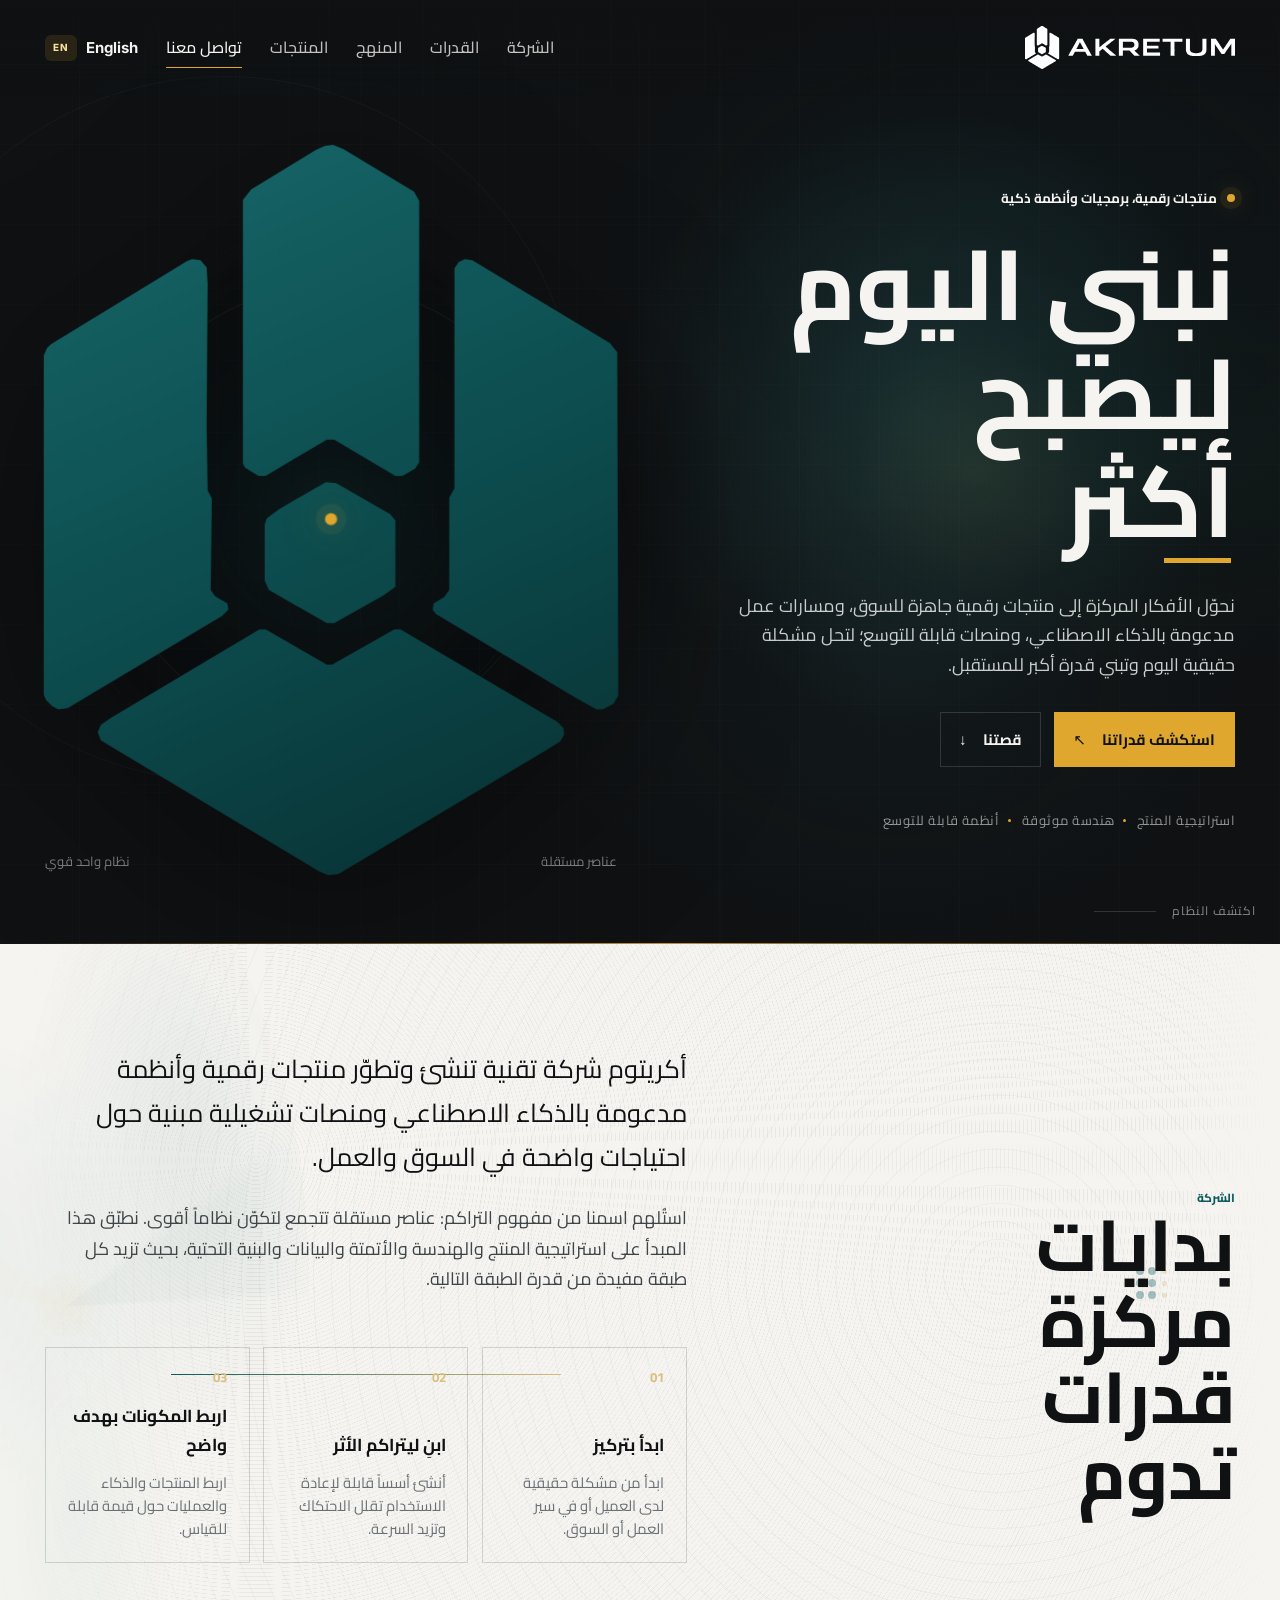
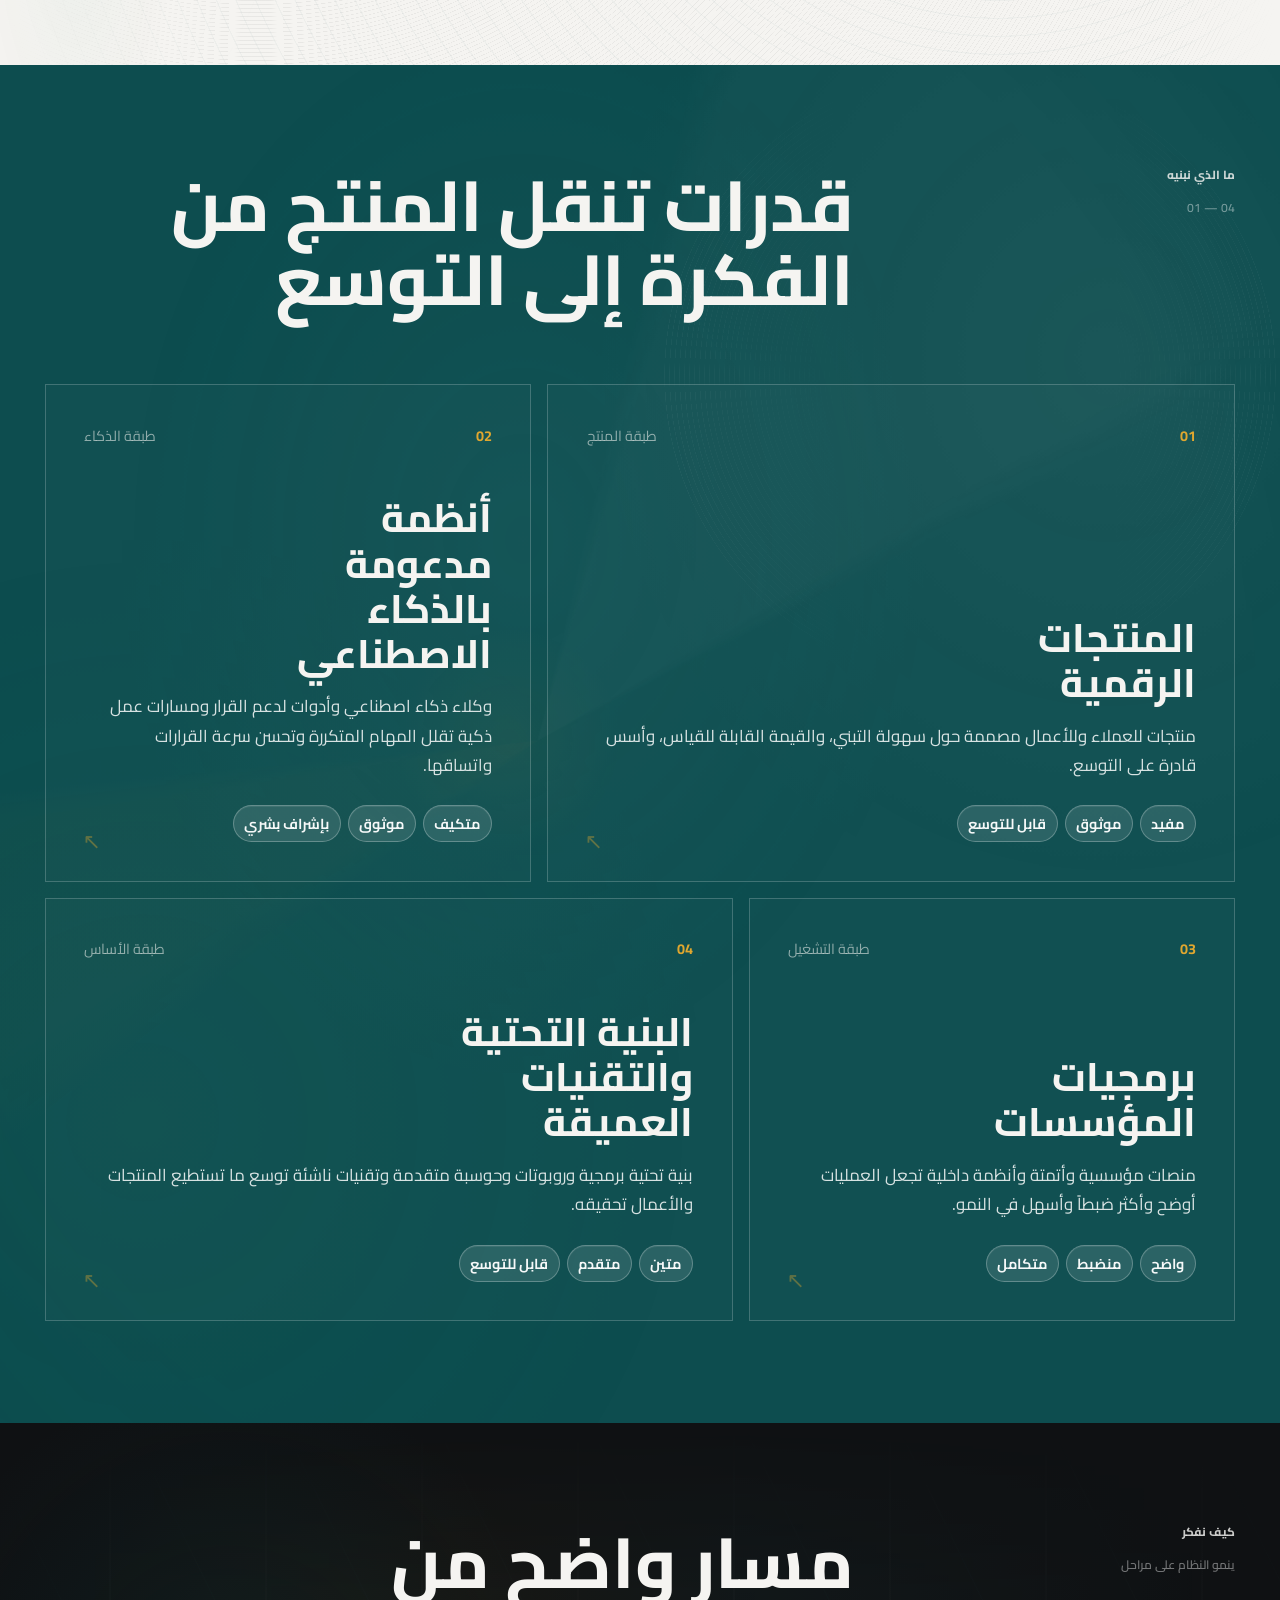
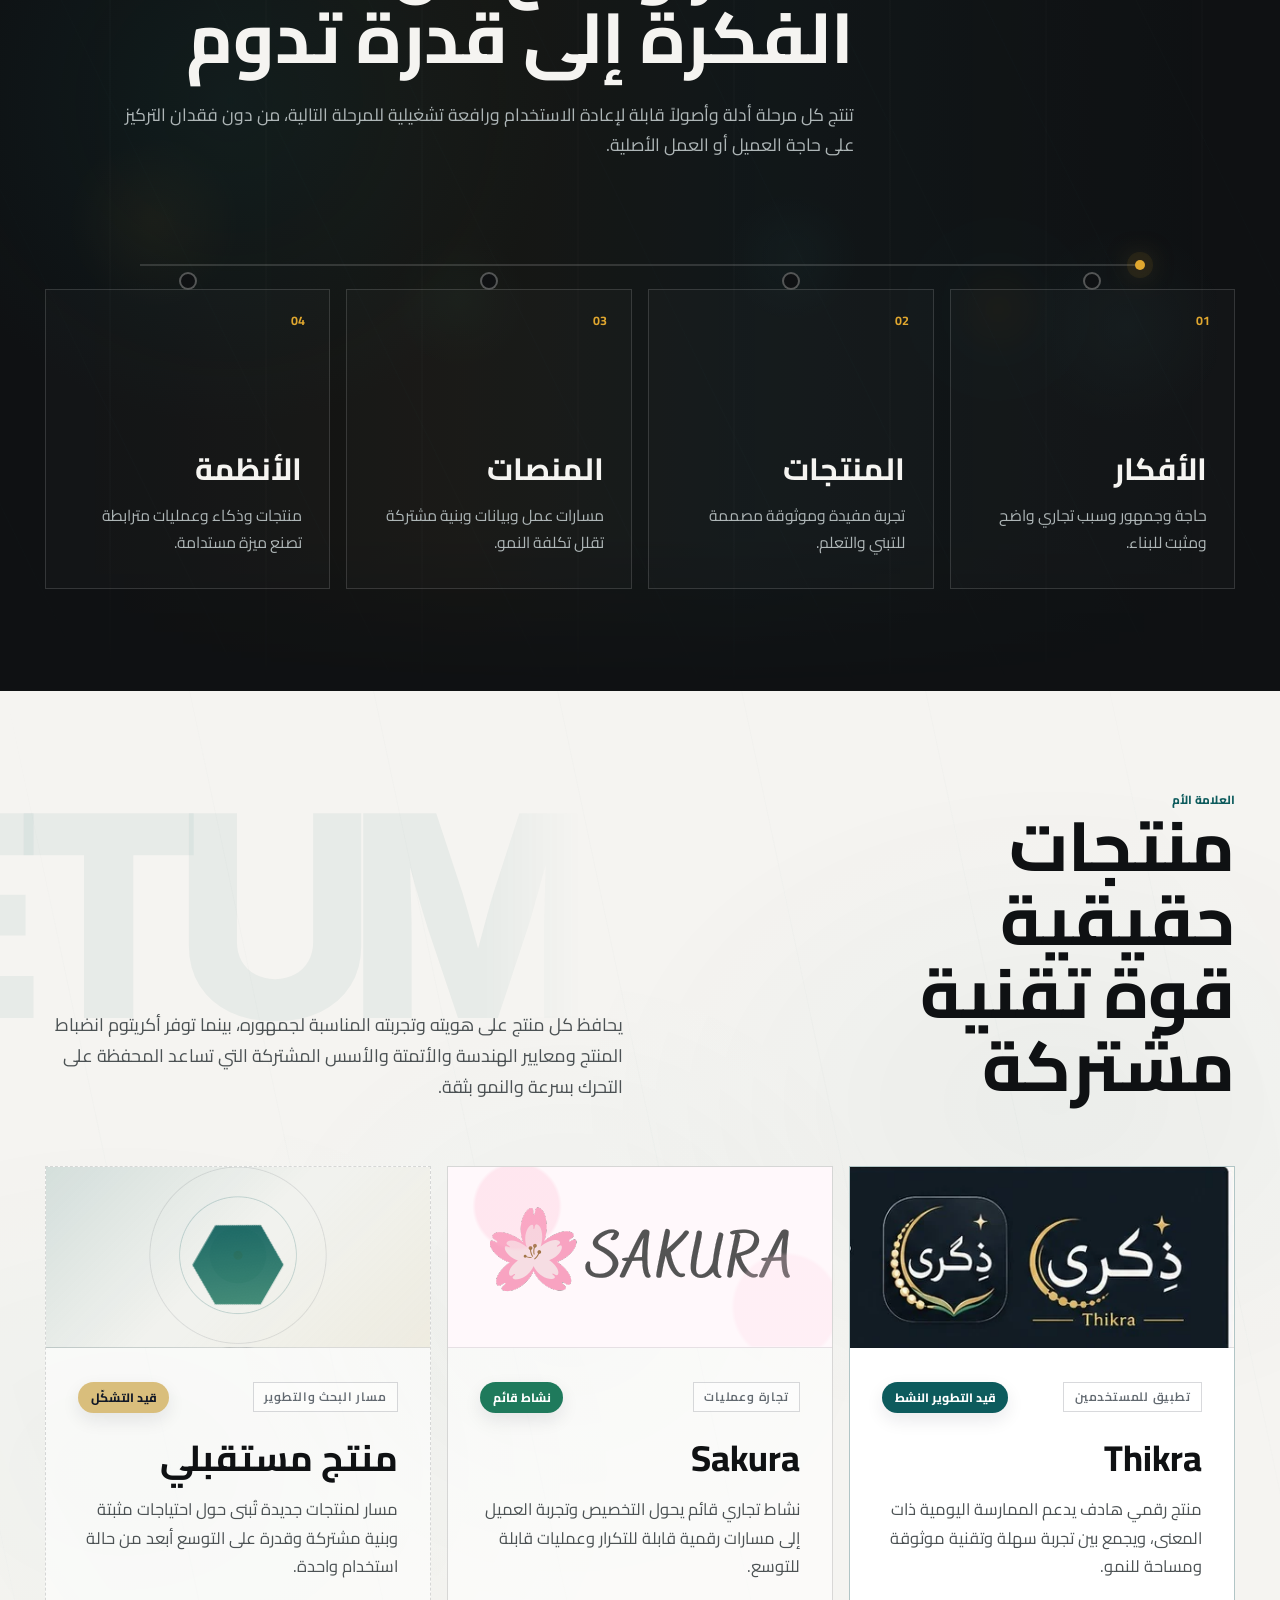
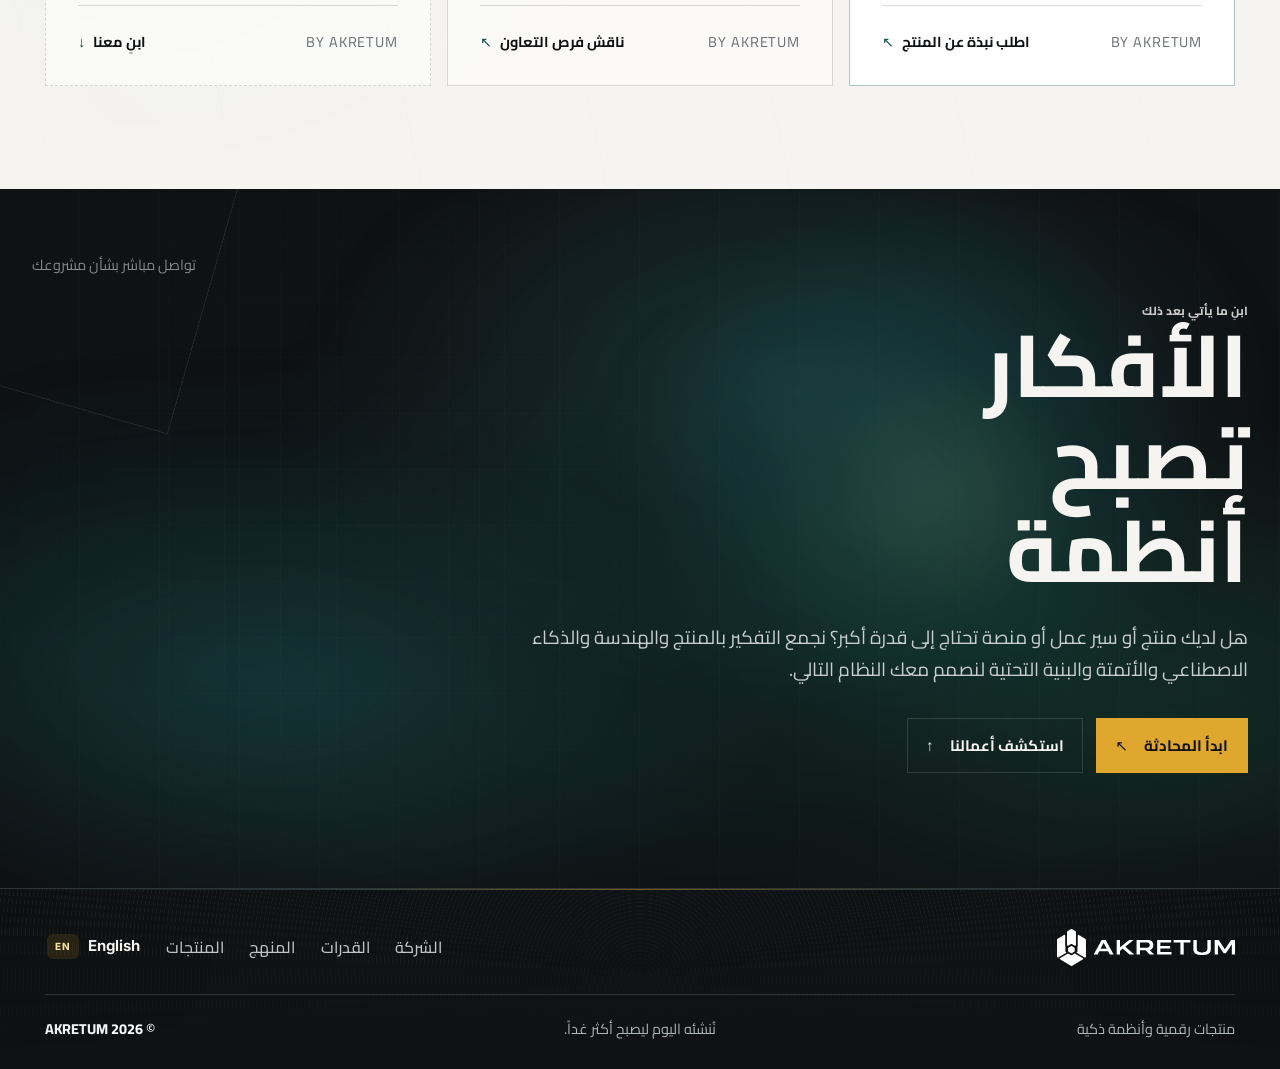
==== commit 1cc66dbe: "Publish AKRETUM website from d37e516bd198d1ff90039bfb7d52ceee19a462e8" ====
--- a/ar/index.html
+++ b/ar/index.html
@@ -51,13 +51,14 @@
   <script defer src="/script.js?v=disc37-premium-motion-v18-20260803"></script>
   <script defer src="/safe-navigation.js?v=disc37-full-locale-parity-20260802"></script>
   <script defer src="/motion-system.js?v=disc37-premium-motion-v18-20260803"></script>
-  <link rel="stylesheet" href="/arabic-typography.css?v=disc37-full-locale-parity-20260802&rev=disc37-exact-half-crop-v4-20260802&hotfix=disc37-stable-orbits-v10-20260802&type=disc37-mobile-590-motion-performance-v16-20260802&motion=disc37-premium-motion-v18-20260803">
+  <link rel="stylesheet" href="/arabic-typography.css?v=disc37-full-locale-parity-20260802&rev=disc37-exact-half-crop-v4-20260802&hotfix=disc37-stable-orbits-v10-20260802&type=disc37-mobile-590-motion-performance-v16-20260802&motion=disc37-premium-motion-v18-20260803&atmosphere=disc37-accretion-atmosphere-v19-20260803">
   <link rel="stylesheet" href="/arabic-mobile-rtl.css?v=disc37-full-locale-parity-20260802&rev=disc37-exact-half-crop-v4-20260802&hotfix=disc37-stable-orbits-v10-20260802">
   <link rel="stylesheet" href="/mobile-hero-scale.css?v=disc37-mobile-590-motion-performance-v16-20260802">
   <link rel="stylesheet" href="/motion-system.css?v=disc37-premium-motion-v18-20260803">
   <link rel="stylesheet" href="/motion-depth.css?v=disc37-premium-motion-v18-20260803">
+  <link rel="stylesheet" href="/background-atmosphere.css?v=disc37-accretion-atmosphere-v19-20260803">
 </head>
-<body data-responsive-refinement="disc37-mobile-590-motion-performance-v16-20260802" data-arabic-typography="cairo-only" data-arabic-rtl="mirror-only" data-canonical-url="https://akretum.github.io/ar/" data-visual-release="disc37-full-locale-parity" data-layout-contract="shared" data-visual-revision="disc37-exact-half-crop-v4-20260802" data-visual-hotfix="disc37-stable-orbits-v10-20260802" data-interface-polish="disc37-mobile-header-locale-v12-20260802" data-motion-performance="disc37-premium-motion-v18-20260803" data-premium-motion="disc37-premium-motion-v18-20260803" data-locale="ar">
+<body data-background-atmosphere="disc37-accretion-atmosphere-v19-20260803" data-responsive-refinement="disc37-mobile-590-motion-performance-v16-20260802" data-arabic-typography="cairo-only" data-arabic-rtl="mirror-only" data-canonical-url="https://akretum.github.io/ar/" data-visual-release="disc37-full-locale-parity" data-layout-contract="shared" data-visual-revision="disc37-exact-half-crop-v4-20260802" data-visual-hotfix="disc37-stable-orbits-v10-20260802" data-interface-polish="disc37-mobile-header-locale-v12-20260802" data-motion-performance="disc37-premium-motion-v18-20260803" data-premium-motion="disc37-premium-motion-v18-20260803" data-locale="ar">
   <a class="skip-link" href="#main">تجاوز إلى المحتوى</a>
 
   <header class="site-header" data-header>
--- a/background-atmosphere.css
+++ b/background-atmosphere.css
@@ -0,0 +1,498 @@
+/* DISC-37 v19 Accretion Atmosphere.
+   A CSS-only background companion for the single motion-system.js controller.
+   Every section derives its atmosphere from AKRETUM's accretion story and the
+   Offset Fusion principle: independent elements align, accumulate, and settle
+   into one stronger system. No content, geometry, navigation, or logo asset is
+   changed by this layer.
+*/
+
+:root {
+  --atmosphere-teal: 13, 91, 93;
+  --atmosphere-teal-light: 61, 137, 138;
+  --atmosphere-jade: 31, 122, 92;
+  --atmosphere-amber: 224, 167, 47;
+  --atmosphere-ink: 15, 17, 19;
+  --atmosphere-mirror: 1;
+}
+
+html[dir="rtl"] {
+  --atmosphere-mirror: -1;
+}
+
+:where(.story, .capabilities, .systems, .portfolio, .contact, .footer) {
+  position: relative;
+  isolation: isolate;
+  overflow: clip;
+}
+
+:where(.story, .capabilities, .systems, .portfolio, .contact, .footer) > .shell,
+.portfolio__heading,
+.product-grid,
+.contact-panel,
+.footer__inner {
+  position: relative;
+  z-index: 2;
+}
+
+/* HEADER: independent traces align into one precise material edge. */
+.site-header {
+  isolation: isolate;
+}
+
+.site-header::before {
+  content: "";
+  position: absolute;
+  z-index: 0;
+  inset: 0;
+  pointer-events: none;
+  opacity: 0.22;
+  background:
+    radial-gradient(ellipse at 18% 100%, rgba(var(--atmosphere-teal-light), 0.11), transparent 36%),
+    repeating-linear-gradient(
+      90deg,
+      transparent 0 46px,
+      rgba(255, 255, 255, 0.045) 47px,
+      transparent 48px 94px
+    );
+  -webkit-mask-image: linear-gradient(90deg, transparent, #000 18%, #000 82%, transparent);
+  mask-image: linear-gradient(90deg, transparent, #000 18%, #000 82%, transparent);
+  transition: opacity 360ms ease;
+}
+
+.site-header.scrolled::before {
+  opacity: 0.38;
+}
+
+.site-header__inner {
+  position: relative;
+  z-index: 1;
+}
+
+/* HERO: three distant masses converge around the approved Accretion Assembly. */
+.hero {
+  background:
+    radial-gradient(circle at var(--hero-aurora-x) var(--hero-aurora-y), rgba(var(--atmosphere-teal-light), 0.2), transparent 29%),
+    radial-gradient(ellipse at 78% 28%, rgba(var(--atmosphere-teal), 0.105), transparent 30%),
+    radial-gradient(ellipse at 90% 50%, rgba(var(--atmosphere-jade), 0.075), transparent 31%),
+    radial-gradient(ellipse at 70% 72%, rgba(var(--atmosphere-teal-light), 0.065), transparent 29%),
+    radial-gradient(circle at 76% 50%, rgba(var(--atmosphere-amber), 0.07), transparent 12%),
+    repeating-linear-gradient(90deg, transparent 0 79px, rgba(255, 255, 255, 0.022) 80px),
+    repeating-linear-gradient(0deg, transparent 0 79px, rgba(255, 255, 255, 0.017) 80px),
+    var(--charcoal) !important;
+}
+
+/* COMPANY: dispersed elements gather into three low-contrast fusion zones. */
+.story::before {
+  content: "";
+  position: absolute;
+  z-index: 0;
+  inset: -18% -10% -16% 42%;
+  pointer-events: none;
+  opacity: 0.78;
+  background:
+    radial-gradient(ellipse at 26% 34%, rgba(var(--atmosphere-teal), 0.075), transparent 34%),
+    radial-gradient(ellipse at 66% 46%, rgba(var(--atmosphere-teal-light), 0.06), transparent 32%),
+    radial-gradient(ellipse at 48% 72%, rgba(var(--atmosphere-jade), 0.048), transparent 31%),
+    radial-gradient(circle at 50% 51%, rgba(var(--atmosphere-amber), 0.07), transparent 7%),
+    conic-gradient(
+      from 214deg at 50% 51%,
+      transparent 0 16%,
+      rgba(var(--atmosphere-teal), 0.035) 17% 25%,
+      transparent 27% 55%,
+      rgba(var(--atmosphere-amber), 0.025) 56% 62%,
+      transparent 64%
+    );
+  transform:
+    translate3d(calc(18px - var(--story-progress, 0) * 18px), 0, 0)
+    scaleX(var(--atmosphere-mirror))
+    scale(calc(0.96 + var(--story-progress, 0) * 0.04));
+  transform-origin: center;
+  transition: opacity 520ms ease;
+  -webkit-mask-image: radial-gradient(ellipse at 50% 50%, #000 0 54%, transparent 82%);
+  mask-image: radial-gradient(ellipse at 50% 50%, #000 0 54%, transparent 82%);
+}
+
+.story::after {
+  content: "";
+  position: absolute;
+  z-index: 0;
+  inset: 0;
+  pointer-events: none;
+  opacity: 0.42;
+  background:
+    repeating-radial-gradient(circle at 78% 46%, rgba(var(--atmosphere-teal), 0.08) 0 1px, transparent 1.4px 18px),
+    repeating-linear-gradient(118deg, transparent 0 54px, rgba(var(--atmosphere-ink), 0.028) 55px, transparent 56px 112px),
+    repeating-radial-gradient(circle at 20% 30%, rgba(var(--atmosphere-ink), 0.12) 0 0.45px, transparent 0.7px 4px);
+  -webkit-mask-image: linear-gradient(90deg, transparent, #000 18%, #000 92%, transparent);
+  mask-image: linear-gradient(90deg, transparent, #000 18%, #000 92%, transparent);
+}
+
+/* CAPABILITIES: three specialized layers overlap to create usable capability. */
+.capabilities::before {
+  content: "";
+  position: absolute;
+  z-index: 0;
+  inset: -18% -8%;
+  pointer-events: none;
+  opacity: 0.76;
+  background:
+    radial-gradient(ellipse at 18% 28%, rgba(255, 255, 255, 0.055), transparent 31%),
+    radial-gradient(ellipse at 58% 38%, rgba(var(--atmosphere-teal-light), 0.13), transparent 34%),
+    radial-gradient(ellipse at 84% 70%, rgba(var(--atmosphere-jade), 0.1), transparent 33%),
+    radial-gradient(circle at 59% 49%, rgba(var(--atmosphere-amber), 0.06), transparent 9%),
+    conic-gradient(
+      from 232deg at 57% 49%,
+      transparent 0 18%,
+      rgba(255, 255, 255, 0.025) 19% 31%,
+      transparent 32% 62%,
+      rgba(var(--atmosphere-amber), 0.022) 63% 69%,
+      transparent 71%
+    );
+  transform: translate3d(0, 14px, 0) scaleX(var(--atmosphere-mirror)) scale(0.985);
+  transition: transform 900ms var(--motion-ease), opacity 620ms ease;
+  -webkit-mask-image: radial-gradient(ellipse at 54% 48%, #000 0 58%, transparent 88%);
+  mask-image: radial-gradient(ellipse at 54% 48%, #000 0 58%, transparent 88%);
+}
+
+.capabilities.motion-in-range::before {
+  transform: translate3d(0, 0, 0) scaleX(var(--atmosphere-mirror)) scale(1);
+}
+
+.capabilities::after {
+  content: "";
+  position: absolute;
+  z-index: 0;
+  inset: 0;
+  pointer-events: none;
+  opacity: 0.34;
+  background:
+    repeating-linear-gradient(90deg, transparent 0 71px, rgba(255, 255, 255, 0.04) 72px, transparent 73px 144px),
+    repeating-linear-gradient(0deg, transparent 0 71px, rgba(255, 255, 255, 0.028) 72px, transparent 73px 144px),
+    repeating-radial-gradient(circle at 50% 50%, rgba(255, 255, 255, 0.12) 0 0.5px, transparent 0.8px 5px);
+  -webkit-mask-image:
+    linear-gradient(90deg, #000, transparent 34%),
+    linear-gradient(270deg, #000, transparent 32%);
+  mask-image:
+    linear-gradient(90deg, #000, transparent 34%),
+    linear-gradient(270deg, #000, transparent 32%);
+  mask-composite: add;
+}
+
+/* PROCESS: signal routes accumulate value from Ideas to complete Systems. */
+.systems::before {
+  content: "";
+  position: absolute;
+  z-index: 0;
+  inset: 0;
+  pointer-events: none;
+  opacity: 0.68;
+  background:
+    linear-gradient(90deg, transparent 4%, rgba(var(--atmosphere-teal-light), 0.08) 42%, rgba(var(--atmosphere-amber), 0.055) 64%, transparent 96%),
+    repeating-linear-gradient(90deg, transparent 0 77px, rgba(255, 255, 255, 0.034) 78px, transparent 79px 156px),
+    repeating-linear-gradient(116deg, transparent 0 68px, rgba(var(--atmosphere-teal-light), 0.028) 69px, transparent 70px 138px),
+    radial-gradient(circle at 12% 58%, rgba(var(--atmosphere-teal-light), 0.08), transparent 8%),
+    radial-gradient(circle at 38% 50%, rgba(var(--atmosphere-teal-light), 0.075), transparent 7%),
+    radial-gradient(circle at 64% 55%, rgba(var(--atmosphere-jade), 0.075), transparent 7%),
+    radial-gradient(circle at 88% 46%, rgba(var(--atmosphere-amber), 0.065), transparent 7%);
+  transform: scaleX(var(--atmosphere-mirror));
+  -webkit-mask-image: linear-gradient(to bottom, transparent, #000 20%, #000 82%, transparent);
+  mask-image: linear-gradient(to bottom, transparent, #000 20%, #000 82%, transparent);
+}
+
+.systems::after {
+  content: "";
+  position: absolute;
+  z-index: 0;
+  top: 56%;
+  left: calc(var(--flow-progress, 0) * 100%);
+  width: clamp(13rem, 22vw, 24rem);
+  aspect-ratio: 1;
+  pointer-events: none;
+  opacity: 0.26;
+  border-radius: 50%;
+  background:
+    radial-gradient(circle, rgba(var(--atmosphere-amber), 0.12), rgba(var(--atmosphere-teal-light), 0.07) 24%, transparent 66%);
+  transform: translate(-50%, -50%);
+  transition: left 120ms linear;
+  filter: blur(1px);
+}
+
+/* PORTFOLIO: AKRETUM remains the visible parent system behind its products. */
+.portfolio {
+  --portfolio-atmosphere-opacity: 0.056;
+}
+
+.portfolio::before {
+  content: "AKRETUM" !important;
+  position: absolute !important;
+  z-index: 0 !important;
+  top: clamp(4.75rem, 9vw, 8.5rem) !important;
+  left: 50% !important;
+  right: auto !important;
+  width: max-content !important;
+  max-width: none !important;
+  margin: 0 !important;
+  color: rgba(var(--atmosphere-teal), var(--portfolio-atmosphere-opacity)) !important;
+  opacity: 1 !important;
+  font-family: "Inter", sans-serif !important;
+  font-size: clamp(10rem, 22vw, 30rem) !important;
+  font-weight: 800 !important;
+  line-height: 0.78 !important;
+  letter-spacing: -0.085em !important;
+  white-space: nowrap !important;
+  text-transform: uppercase !important;
+  pointer-events: none !important;
+  user-select: none !important;
+  transform: translate3d(calc(-50% + var(--portfolio-shift, 0px)), 0, 0) !important;
+  clip-path: none !important;
+  -webkit-clip-path: none !important;
+  -webkit-mask-image: linear-gradient(90deg, transparent 0, #000 8%, #000 92%, transparent 100%);
+  mask-image: linear-gradient(90deg, transparent 0, #000 8%, #000 92%, transparent 100%);
+}
+
+.portfolio::after {
+  content: "";
+  position: absolute;
+  z-index: 0;
+  inset: -12% -6%;
+  pointer-events: none;
+  opacity: 0.7;
+  background:
+    radial-gradient(ellipse at 21% 40%, rgba(var(--atmosphere-teal), 0.058), transparent 30%),
+    radial-gradient(ellipse at 55% 54%, rgba(var(--atmosphere-teal-light), 0.045), transparent 31%),
+    radial-gradient(ellipse at 86% 67%, rgba(var(--atmosphere-jade), 0.042), transparent 29%),
+    radial-gradient(circle at 51% 50%, rgba(var(--atmosphere-amber), 0.05), transparent 6%),
+    repeating-linear-gradient(102deg, transparent 0 88px, rgba(var(--atmosphere-teal), 0.024) 89px, transparent 90px 180px);
+  transform: scaleX(var(--atmosphere-mirror));
+  -webkit-mask-image: radial-gradient(ellipse at 50% 50%, #000 0 62%, transparent 90%);
+  mask-image: radial-gradient(ellipse at 50% 50%, #000 0 62%, transparent 90%);
+}
+
+.portfolio__heading,
+.product-grid {
+  position: relative;
+  z-index: 2;
+}
+
+/* CONTACT: three fields converge into one active project core. */
+.contact::before {
+  content: "";
+  position: absolute;
+  z-index: 0;
+  inset: -12% -8%;
+  pointer-events: none;
+  opacity: 0.5;
+  background:
+    radial-gradient(ellipse at 18% 74%, rgba(var(--atmosphere-teal), 0.06), transparent 28%),
+    radial-gradient(ellipse at 54% 38%, rgba(var(--atmosphere-teal-light), 0.05), transparent 29%),
+    radial-gradient(ellipse at 88% 64%, rgba(var(--atmosphere-jade), 0.045), transparent 28%),
+    repeating-linear-gradient(90deg, transparent 0 83px, rgba(var(--atmosphere-ink), 0.024) 84px, transparent 85px 168px);
+  transform: scaleX(var(--atmosphere-mirror));
+  -webkit-mask-image: linear-gradient(to bottom, transparent, #000 20%, #000 84%, transparent);
+  mask-image: linear-gradient(to bottom, transparent, #000 20%, #000 84%, transparent);
+}
+
+.contact-panel {
+  background:
+    radial-gradient(circle at var(--contact-x) var(--contact-y), rgba(var(--atmosphere-teal), 0.4), transparent 29%),
+    radial-gradient(ellipse at 24% 72%, rgba(var(--atmosphere-teal-light), 0.18), transparent 35%),
+    radial-gradient(ellipse at 62% 26%, rgba(var(--atmosphere-teal), 0.14), transparent 34%),
+    radial-gradient(ellipse at 88% 66%, rgba(var(--atmosphere-jade), 0.11), transparent 31%),
+    radial-gradient(circle at 75% 43%, rgba(var(--atmosphere-amber), 0.095), transparent 12%),
+    repeating-linear-gradient(90deg, transparent 0 79px, rgba(255, 255, 255, 0.024) 80px),
+    var(--charcoal) !important;
+}
+
+.contact-panel::before {
+  background:
+    radial-gradient(ellipse at 24% 66%, rgba(var(--atmosphere-teal), 0.3), transparent 42%),
+    radial-gradient(ellipse at 60% 32%, rgba(var(--atmosphere-teal-light), 0.26), transparent 39%),
+    radial-gradient(ellipse at 82% 72%, rgba(var(--atmosphere-jade), 0.22), transparent 36%),
+    radial-gradient(circle at 67% 47%, rgba(var(--atmosphere-amber), 0.075), transparent 15%) !important;
+  -webkit-mask-image: radial-gradient(ellipse at 58% 50%, #000 0 58%, transparent 88%);
+  mask-image: radial-gradient(ellipse at 58% 50%, #000 0 58%, transparent 88%);
+}
+
+/* FOOTER: all motion settles into one calm, fused line and quiet material. */
+.footer::before {
+  background:
+    linear-gradient(
+      90deg,
+      transparent,
+      rgba(var(--atmosphere-teal-light), 0.34) 25%,
+      rgba(var(--atmosphere-amber), 0.5) 50%,
+      rgba(var(--atmosphere-teal-light), 0.28) 75%,
+      transparent
+    ) !important;
+}
+
+.footer::after {
+  content: "";
+  position: absolute;
+  z-index: 0;
+  inset: 0;
+  pointer-events: none;
+  opacity: 0.42;
+  background:
+    radial-gradient(ellipse at 50% 0%, rgba(var(--atmosphere-teal), 0.08), transparent 42%),
+    radial-gradient(ellipse at 14% 100%, rgba(var(--atmosphere-amber), 0.025), transparent 24%),
+    repeating-radial-gradient(circle at 50% 50%, rgba(255, 255, 255, 0.11) 0 0.45px, transparent 0.7px 4px),
+    linear-gradient(90deg, rgba(0, 0, 0, 0.2), transparent 18%, transparent 82%, rgba(0, 0, 0, 0.2));
+  -webkit-mask-image: linear-gradient(to bottom, #000, transparent 92%);
+  mask-image: linear-gradient(to bottom, #000, transparent 92%);
+}
+
+.footer__inner,
+.footer > .shell {
+  position: relative;
+  z-index: 2;
+}
+
+@media (max-width: 960px) {
+  .hero {
+    background:
+      radial-gradient(circle at var(--hero-aurora-x) var(--hero-aurora-y), rgba(var(--atmosphere-teal-light), 0.17), transparent 30%),
+      radial-gradient(ellipse at 96% 44%, rgba(var(--atmosphere-teal), 0.09), transparent 34%),
+      radial-gradient(ellipse at 84% 68%, rgba(var(--atmosphere-jade), 0.06), transparent 32%),
+      radial-gradient(circle at 92% 54%, rgba(var(--atmosphere-amber), 0.055), transparent 12%),
+      repeating-linear-gradient(90deg, transparent 0 79px, rgba(255, 255, 255, 0.018) 80px),
+      var(--charcoal) !important;
+  }
+
+  .story::before {
+    inset: -10% -34% -6% 34%;
+    opacity: 0.55;
+  }
+
+  .story::after,
+  .capabilities::after,
+  .systems::before,
+  .contact::before {
+    opacity: 0.24;
+  }
+
+  .capabilities::before {
+    inset: -10% -34%;
+    opacity: 0.58;
+  }
+
+  .portfolio {
+    --portfolio-atmosphere-opacity: 0.05;
+  }
+
+  .portfolio::before {
+    top: clamp(6rem, 18vw, 9rem) !important;
+    font-size: clamp(7rem, 29vw, 12rem) !important;
+    transform: translate3d(-50%, 0, 0) !important;
+    -webkit-mask-image: linear-gradient(90deg, transparent, #000 5%, #000 95%, transparent);
+    mask-image: linear-gradient(90deg, transparent, #000 5%, #000 95%, transparent);
+  }
+
+  .portfolio::after {
+    inset: -4% -32%;
+    opacity: 0.5;
+  }
+
+  .contact-panel::before {
+    opacity: 0.66;
+  }
+}
+
+@media (max-width: 700px) {
+  .site-header::before {
+    opacity: 0.18;
+  }
+
+  .story::before {
+    inset: 20% -54% 8% 28%;
+    opacity: 0.42;
+  }
+
+  .story::after {
+    opacity: 0.18;
+  }
+
+  .capabilities::before {
+    inset: -2% -72%;
+    opacity: 0.48;
+  }
+
+  .capabilities::after {
+    opacity: 0.18;
+  }
+
+  .systems::after {
+    top: calc(var(--flow-progress, 0) * 100%);
+    left: 50%;
+    width: 16rem;
+    transition: top 120ms linear;
+  }
+
+  .portfolio {
+    --portfolio-atmosphere-opacity: 0.052;
+  }
+
+  .portfolio::before {
+    top: 7rem !important;
+    font-size: clamp(6.4rem, 31vw, 9rem) !important;
+    letter-spacing: -0.09em !important;
+  }
+
+  .contact::before {
+    opacity: 0.18;
+  }
+
+  .footer::after {
+    opacity: 0.3;
+  }
+}
+
+@media (prefers-reduced-motion: reduce) {
+  .site-header::before,
+  .story::before,
+  .capabilities::before,
+  .systems::after,
+  .portfolio::before,
+  .portfolio::after,
+  .contact::before,
+  .contact-panel::before,
+  .footer::before,
+  .footer::after {
+    animation: none !important;
+    transition: none !important;
+  }
+
+  .story::before,
+  .capabilities::before,
+  .systems::before,
+  .portfolio::after,
+  .contact::before {
+    transform: none !important;
+  }
+
+  .portfolio::before {
+    transform: translate3d(-50%, 0, 0) !important;
+  }
+}
+
+@supports not (mask-image: linear-gradient(#000, transparent)) {
+  .site-header::before,
+  .story::before,
+  .story::after,
+  .capabilities::before,
+  .capabilities::after,
+  .systems::before,
+  .portfolio::before,
+  .portfolio::after,
+  .contact::before,
+  .contact-panel::before,
+  .footer::after {
+    -webkit-mask-image: none;
+    mask-image: none;
+    opacity: 0.22;
+  }
+
+  .portfolio::before {
+    opacity: 1 !important;
+  }
+}
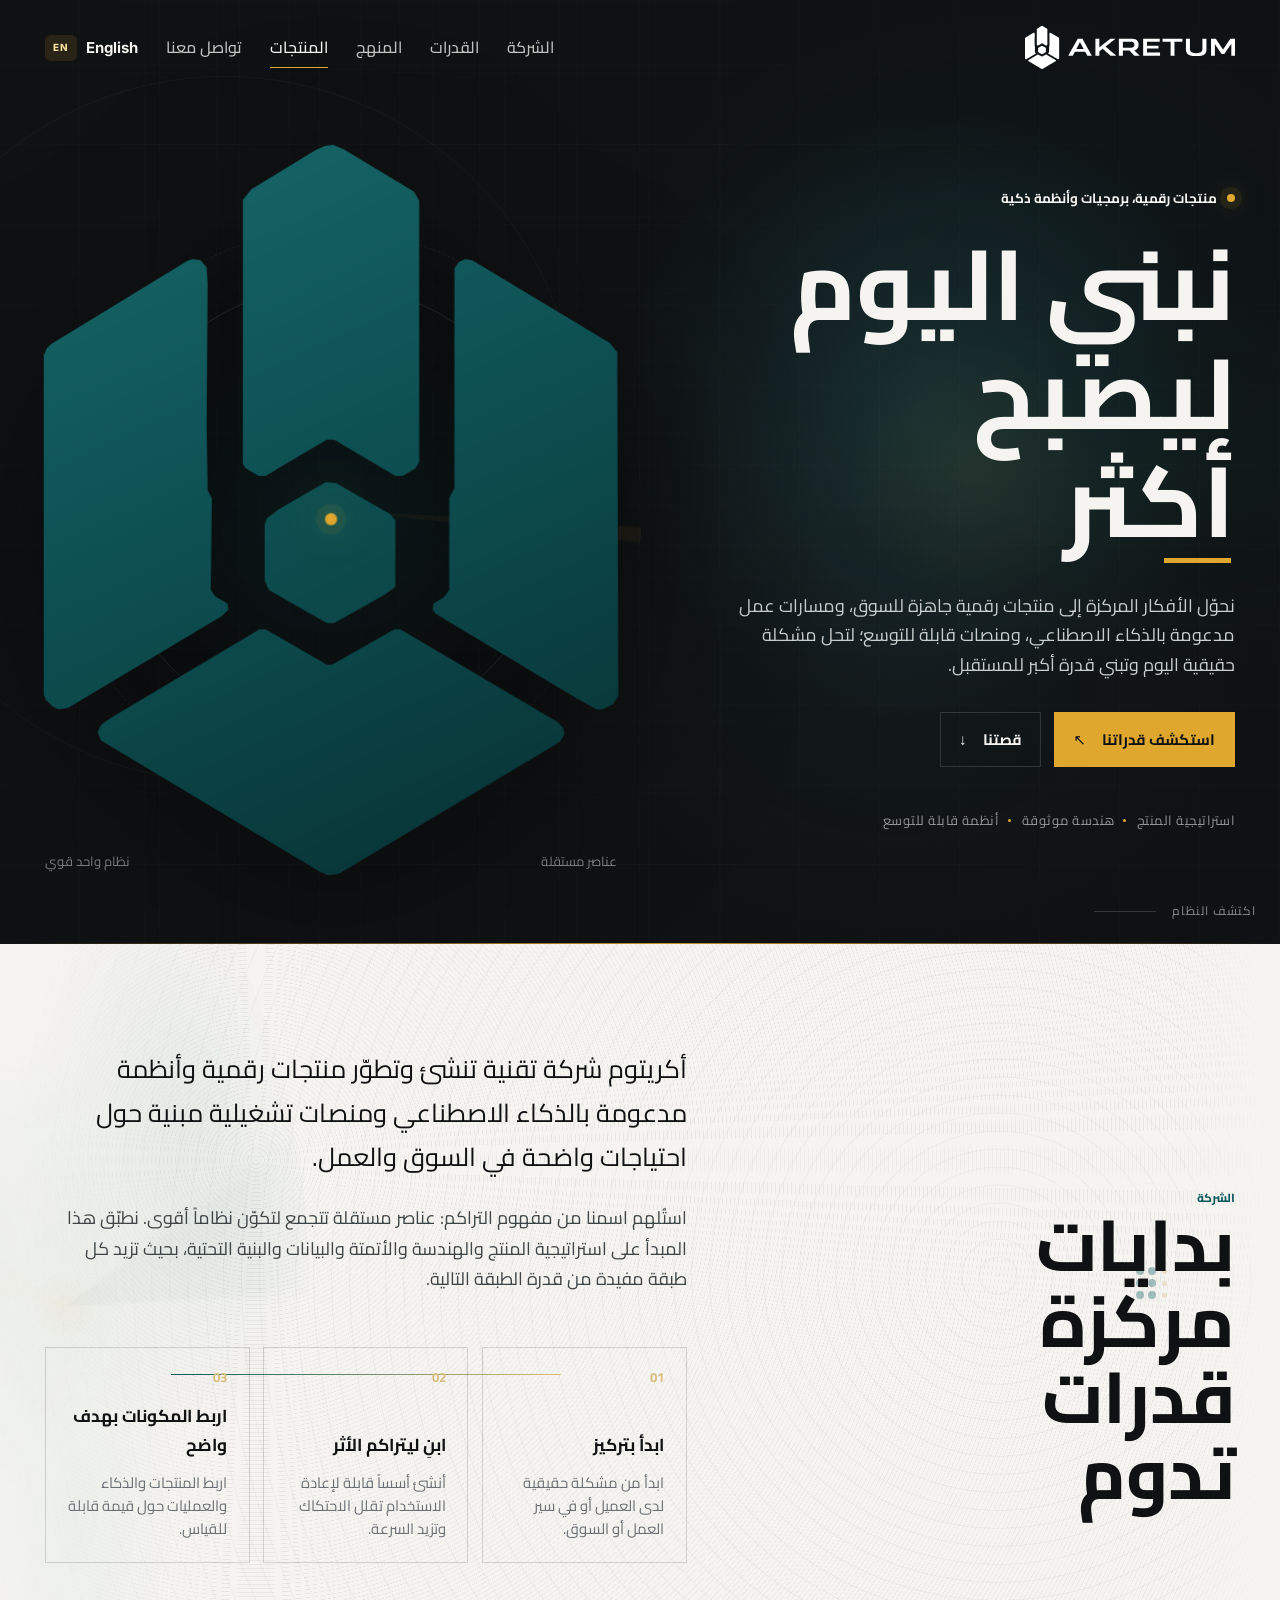
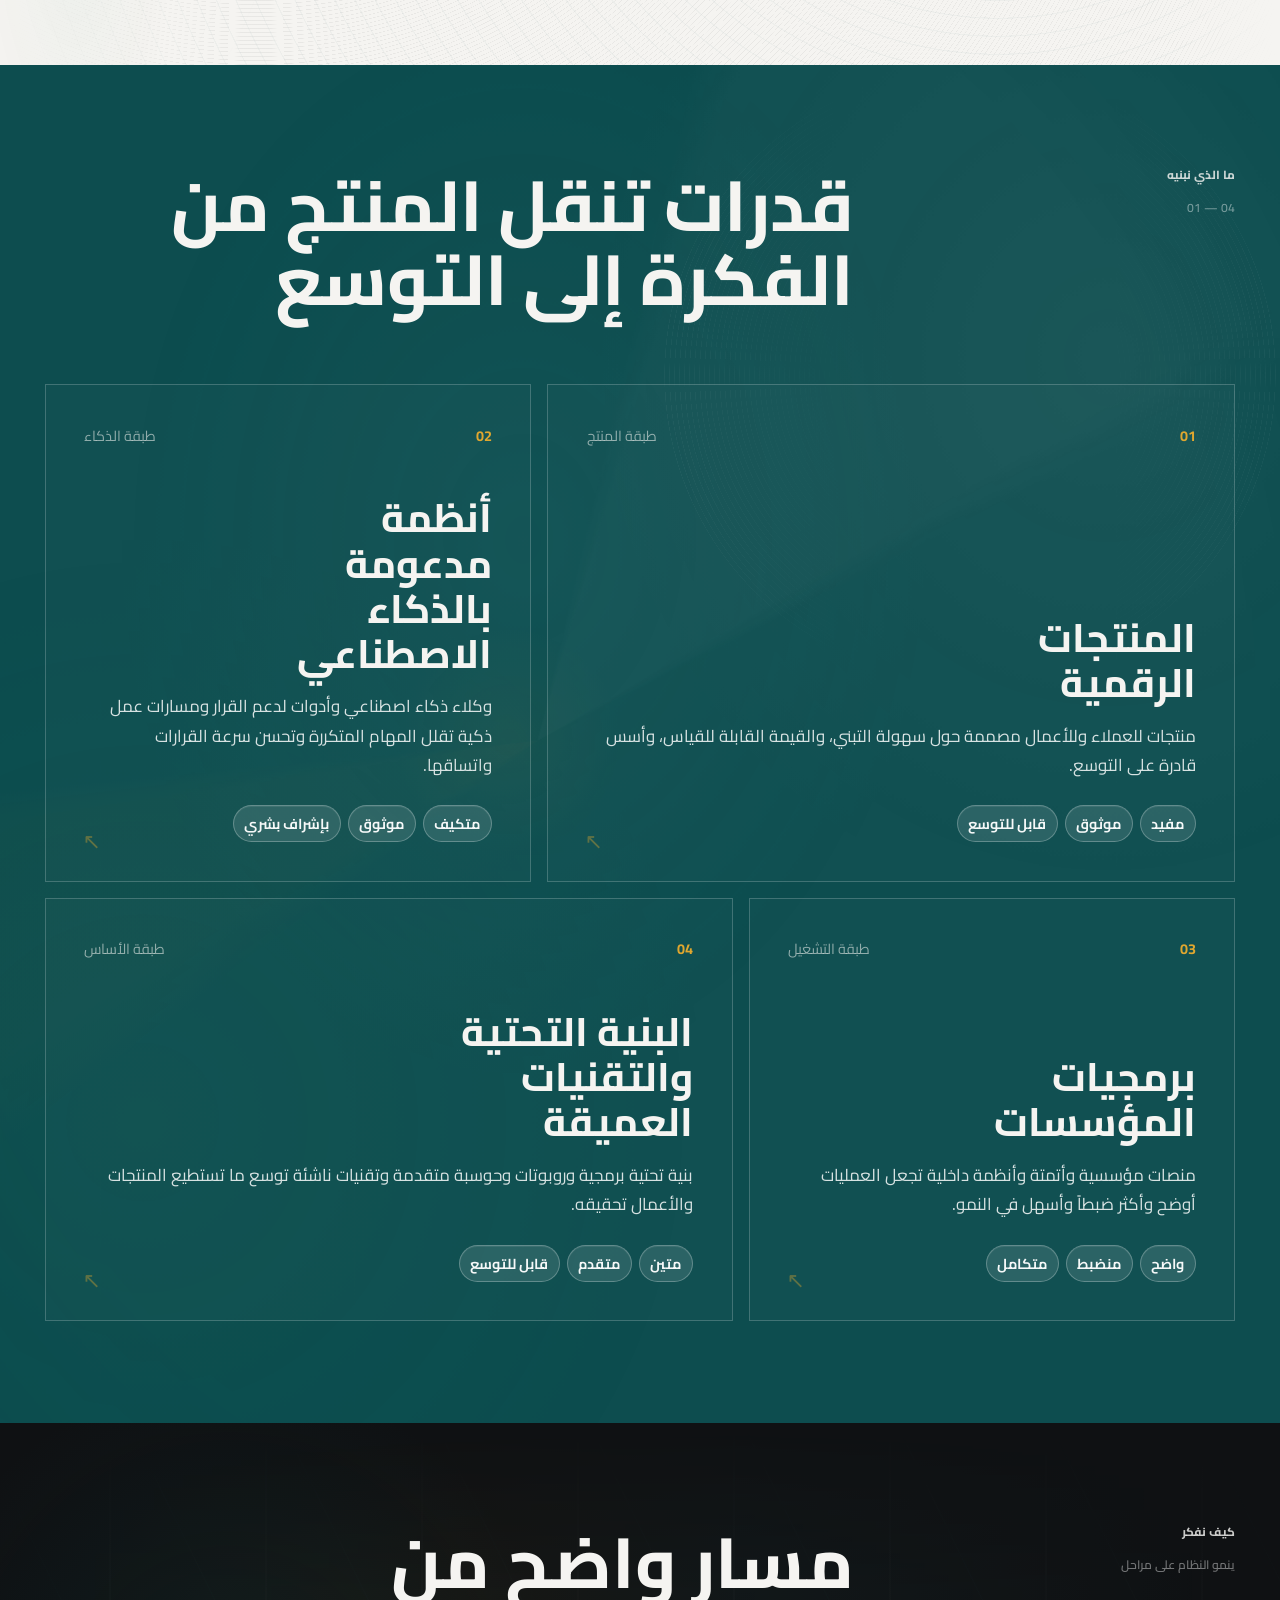
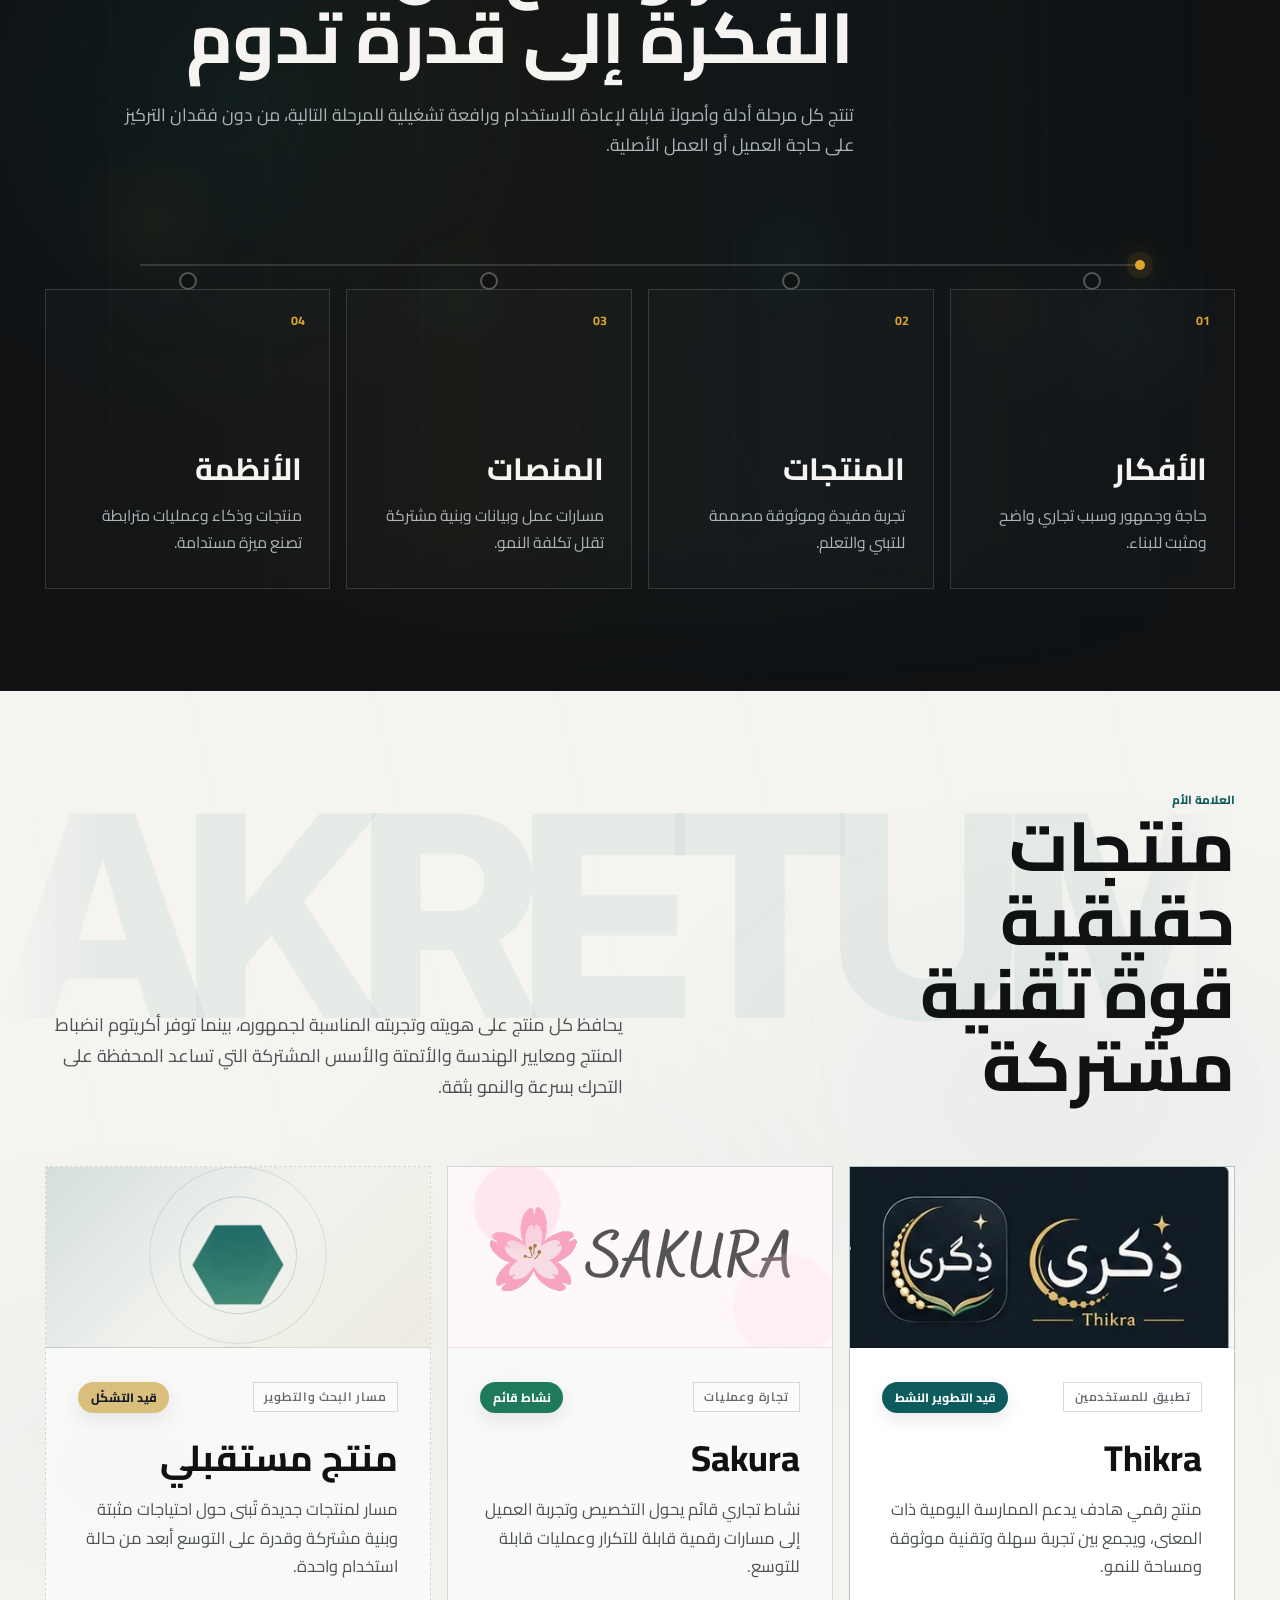
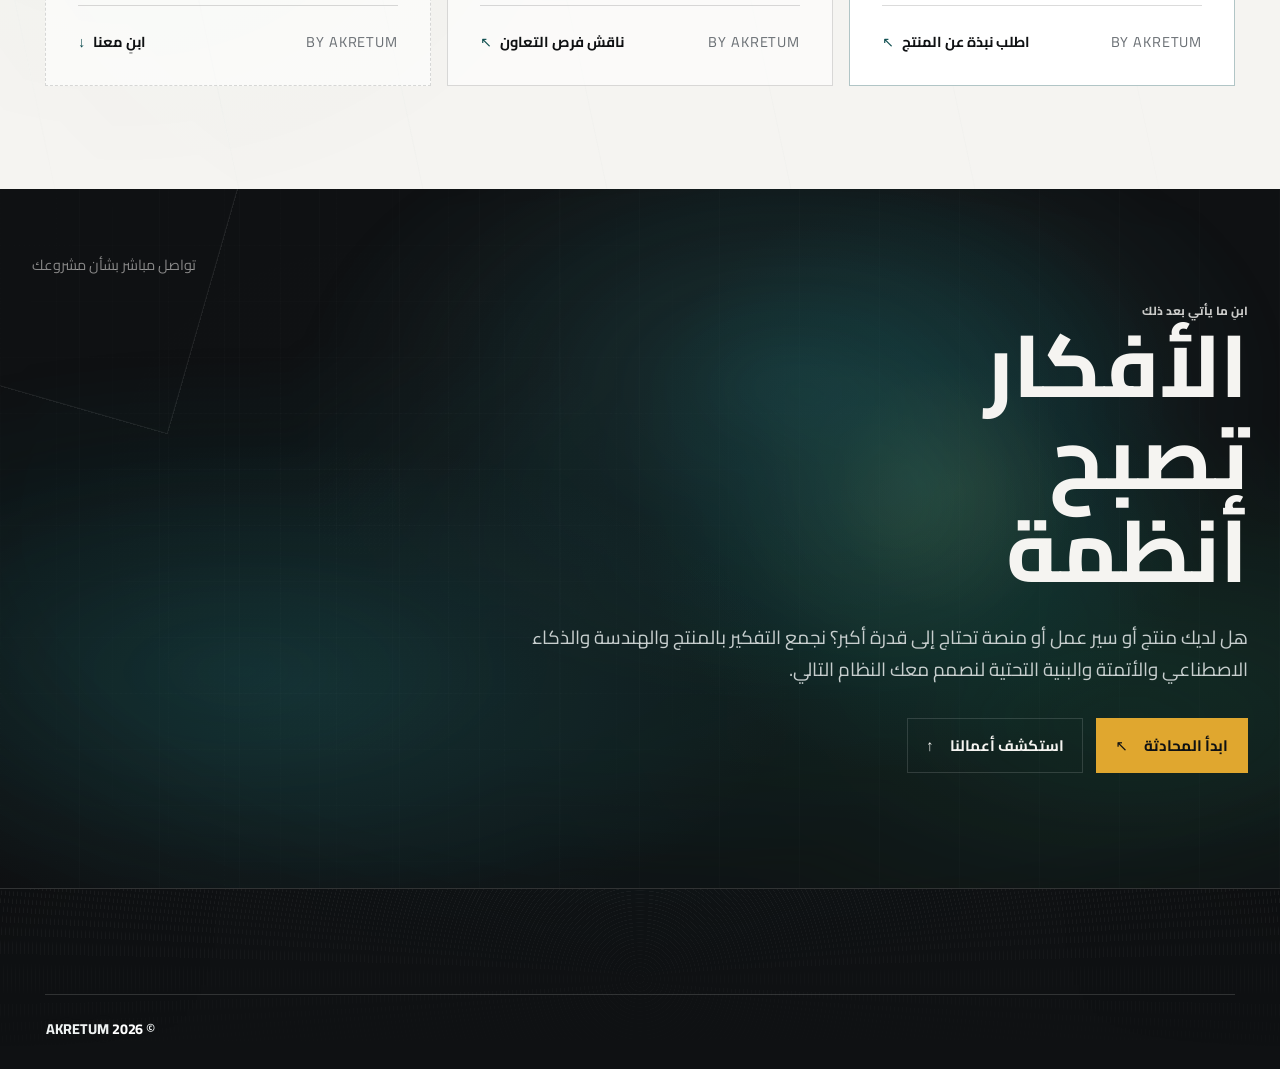
==== commit 70491e77: "Publish AKRETUM website from 9d4737e65b5cd973601b212445e959092fcbe677" ====
--- a/ar/index.html
+++ b/ar/index.html
@@ -51,14 +51,15 @@
   <script defer src="/script.js?v=disc37-premium-motion-v18-20260803"></script>
   <script defer src="/safe-navigation.js?v=disc37-full-locale-parity-20260802"></script>
   <script defer src="/motion-system.js?v=disc37-premium-motion-v18-20260803"></script>
-  <link rel="stylesheet" href="/arabic-typography.css?v=disc37-full-locale-parity-20260802&rev=disc37-exact-half-crop-v4-20260802&hotfix=disc37-stable-orbits-v10-20260802&type=disc37-mobile-590-motion-performance-v16-20260802&motion=disc37-premium-motion-v18-20260803&atmosphere=disc37-accretion-atmosphere-v19-20260803">
+  <link rel="stylesheet" href="/arabic-typography.css?v=disc37-full-locale-parity-20260802&rev=disc37-exact-half-crop-v4-20260802&hotfix=disc37-stable-orbits-v10-20260802&type=disc37-mobile-590-motion-performance-v16-20260802&motion=disc37-premium-motion-v18-20260803&atmosphere=disc37-accretion-atmosphere-v19-20260803&visual=disc37-rtl-hero-header-v20-20260803">
   <link rel="stylesheet" href="/arabic-mobile-rtl.css?v=disc37-full-locale-parity-20260802&rev=disc37-exact-half-crop-v4-20260802&hotfix=disc37-stable-orbits-v10-20260802">
   <link rel="stylesheet" href="/mobile-hero-scale.css?v=disc37-mobile-590-motion-performance-v16-20260802">
   <link rel="stylesheet" href="/motion-system.css?v=disc37-premium-motion-v18-20260803">
   <link rel="stylesheet" href="/motion-depth.css?v=disc37-premium-motion-v18-20260803">
   <link rel="stylesheet" href="/background-atmosphere.css?v=disc37-accretion-atmosphere-v19-20260803">
+  <link rel="stylesheet" href="/visual-parity-v20.css?v=disc37-rtl-hero-header-v20-20260803">
 </head>
-<body data-background-atmosphere="disc37-accretion-atmosphere-v19-20260803" data-responsive-refinement="disc37-mobile-590-motion-performance-v16-20260802" data-arabic-typography="cairo-only" data-arabic-rtl="mirror-only" data-canonical-url="https://akretum.github.io/ar/" data-visual-release="disc37-full-locale-parity" data-layout-contract="shared" data-visual-revision="disc37-exact-half-crop-v4-20260802" data-visual-hotfix="disc37-stable-orbits-v10-20260802" data-interface-polish="disc37-mobile-header-locale-v12-20260802" data-motion-performance="disc37-premium-motion-v18-20260803" data-premium-motion="disc37-premium-motion-v18-20260803" data-locale="ar">
+<body data-visual-parity="disc37-rtl-hero-header-v20-20260803" data-background-atmosphere="disc37-accretion-atmosphere-v19-20260803" data-responsive-refinement="disc37-mobile-590-motion-performance-v16-20260802" data-arabic-typography="cairo-only" data-arabic-rtl="mirror-only" data-canonical-url="https://akretum.github.io/ar/" data-visual-release="disc37-full-locale-parity" data-layout-contract="shared" data-visual-revision="disc37-exact-half-crop-v4-20260802" data-visual-hotfix="disc37-stable-orbits-v10-20260802" data-interface-polish="disc37-mobile-header-locale-v12-20260802" data-motion-performance="disc37-premium-motion-v18-20260803" data-premium-motion="disc37-premium-motion-v18-20260803" data-locale="ar">
   <a class="skip-link" href="#main">تجاوز إلى المحتوى</a>
 
   <header class="site-header" data-header>
--- a/visual-parity-v20.css
+++ b/visual-parity-v20.css
@@ -0,0 +1,218 @@
+/* DISC-37 v20 RTL, Hero visibility, orbit continuity, and top-Header parity.
+   This final CSS-only contract resolves four verified presentation problems
+   without adding a second runtime: the Arabic Portfolio supergraphic is centered
+   like English, Hero rings stay continuously visible, the phone Hero mark has an
+   immediate final-state fallback, and the Header surface is transparent at the
+   top before morphing into the existing dark material after scroll.
+*/
+
+/* The Header belongs visually to the Hero at scroll position zero. Background
+   is intentionally excluded from interpolation so the material appears
+   deterministically as soon as the existing scrolled state becomes active. */
+.site-header {
+  transition-property: height, border-color, box-shadow, backdrop-filter !important;
+}
+
+.site-header:not(.scrolled) {
+  border-bottom-color: transparent !important;
+  background: transparent !important;
+  box-shadow: none !important;
+  -webkit-backdrop-filter: none !important;
+  backdrop-filter: none !important;
+}
+
+.site-header.scrolled {
+  background: rgba(15, 17, 19, 0.95) !important;
+}
+
+.site-header:not(.scrolled)::before {
+  opacity: 0.08 !important;
+}
+
+/* Three persistent accumulation rings correspond to the three Offset Fusion
+   masses. More than three would push the identity toward a generic space motif. */
+.hero-orbit,
+.hero-visual::before {
+  visibility: visible !important;
+  pointer-events: none !important;
+}
+
+.hero-orbit--one,
+.hero-visual:hover .hero-orbit--one,
+.hero-visual:focus-within .hero-orbit--one {
+  opacity: 1 !important;
+  border-color: rgba(255, 255, 255, 0.115) !important;
+}
+
+.hero-orbit--two,
+.hero-visual:hover .hero-orbit--two,
+.hero-visual:focus-within .hero-orbit--two {
+  opacity: 0.68 !important;
+  border-color: rgba(255, 255, 255, 0.095) !important;
+}
+
+.hero-visual::before {
+  content: "";
+  position: absolute;
+  z-index: 0;
+  top: 50%;
+  left: 50%;
+  width: clamp(620px, 48vw, 760px);
+  aspect-ratio: 1;
+  translate: -50% -50%;
+  border: 1px solid rgba(61, 137, 138, 0.09);
+  border-radius: 50%;
+  opacity: 0.48;
+  background: conic-gradient(
+    from 28deg,
+    transparent 0 18%,
+    rgba(224, 167, 47, 0.16) 18.2% 18.75%,
+    transparent 19% 100%
+  );
+  animation: orbit 58s linear infinite;
+  animation-play-state: running;
+}
+
+.hero-visual:hover::before,
+.hero-visual:focus-within::before {
+  opacity: 0.48;
+  animation-play-state: running;
+}
+
+/* Arabic inherits a conflicting physical left edge from the older mirror layer.
+   Reassert the shared centered composition with enough specificity to win. */
+html[lang="ar"][dir="rtl"] body .portfolio::before {
+  left: 50% !important;
+  right: auto !important;
+  direction: ltr !important;
+  unicode-bidi: isolate !important;
+  text-align: left !important;
+  transform: translate3d(calc(-50% + var(--portfolio-shift, 0px)), 0, 0) !important;
+  transform-origin: center top !important;
+}
+
+@media (max-width: 960px) {
+  /* Phone and tablet Hero use the final production mark immediately. This
+     avoids a blank state when mask-piece animation is delayed or suppressed. */
+  .hero-mark__piece {
+    display: none !important;
+    opacity: 0 !important;
+    visibility: hidden !important;
+    animation: none !important;
+  }
+
+  .hero-mark__complete {
+    display: block !important;
+    opacity: 1 !important;
+    visibility: visible !important;
+    animation: none !important;
+  }
+
+  .hero-mark__core {
+    opacity: 1 !important;
+    visibility: visible !important;
+    transform: translate(-50%, -50%) scale(1) !important;
+    animation: none !important;
+  }
+
+  .hero .hero-visual .hero-mark {
+    right: calc(-1 * var(--hero-mobile-half-size) + clamp(24px, 6vw, 38px)) !important;
+    left: auto !important;
+  }
+
+  html[lang="ar"][dir="rtl"] body .hero .hero-visual .hero-mark {
+    right: auto !important;
+    left: calc(-1 * var(--hero-mobile-half-size) + clamp(24px, 6vw, 38px)) !important;
+  }
+
+  .hero-visual::before {
+    top: 55%;
+    left: auto;
+    right: calc(-1 * clamp(550px, 118vw, 720px) + 18px);
+    width: clamp(1100px, 236vw, 1440px);
+    translate: 0 -50%;
+    opacity: 0.34;
+  }
+
+  html[lang="ar"][dir="rtl"] body .hero-visual::before {
+    right: auto;
+    left: calc(-1 * clamp(550px, 118vw, 720px) + 18px);
+  }
+
+  html[lang="ar"][dir="rtl"] body .portfolio::before {
+    transform: translate3d(-50%, 0, 0) !important;
+  }
+}
+
+@media (max-width: 820px) {
+  /* The compact mobile bar remains structurally stable, but its surface
+     disappears at the top and returns only after the existing scroll trigger. */
+  .site-header:not(.scrolled) .site-header__inner {
+    border-color: transparent !important;
+    background: transparent !important;
+    box-shadow: none !important;
+    -webkit-backdrop-filter: none !important;
+    backdrop-filter: none !important;
+  }
+
+  .site-header:not(.scrolled) .menu-button {
+    background: rgba(15, 17, 19, 0.3) !important;
+    box-shadow: inset 0 1px 0 rgba(255, 255, 255, 0.07) !important;
+    -webkit-backdrop-filter: blur(8px) saturate(115%) !important;
+    backdrop-filter: blur(8px) saturate(115%) !important;
+  }
+}
+
+@media (max-width: 700px) {
+  /* The dedicated phone silhouette avoids relying on a heavily clipped visual
+     container. It uses the approved ProductionMaster mask and mirrors placement,
+     never geometry, so English and Arabic receive the same recognizable mark. */
+  .hero__grid::before {
+    content: "";
+    position: absolute;
+    z-index: 1;
+    top: 5.5rem;
+    right: -4.6rem;
+    width: clamp(300px, 86vw, 350px);
+    aspect-ratio: 1142.94 / 1451.94;
+    pointer-events: none;
+    opacity: 0.5;
+    background:
+      radial-gradient(circle at 50% 55%, rgba(224, 167, 47, 0.98) 0 4px, rgba(224, 167, 47, 0.18) 5px 13px, transparent 14px),
+      linear-gradient(180deg, #247779 0%, #0d4f51 72%, #083d3f 100%);
+    -webkit-mask: url("./Brand/AkretumSymbolProductionMaster.svg") center / contain no-repeat;
+    mask: url("./Brand/AkretumSymbolProductionMaster.svg") center / contain no-repeat;
+    filter: drop-shadow(0 26px 54px rgba(0, 0, 0, 0.36));
+  }
+
+  html[lang="ar"][dir="rtl"] body .hero__grid::before {
+    right: auto;
+    left: -4.6rem;
+  }
+
+  .hero__copy {
+    position: relative;
+    z-index: 3;
+  }
+
+  /* Keep rings in the existing visual controller, but use only the deterministic
+     silhouette for the phone mark to prevent duplicate or one-sided geometry. */
+  .hero .hero-visual .hero-mark {
+    opacity: 0 !important;
+    visibility: hidden !important;
+  }
+
+  .hero-visual::before {
+    opacity: 0.24;
+  }
+}
+
+@media (prefers-reduced-motion: reduce) {
+  .hero-visual::before {
+    animation: none !important;
+  }
+
+  html[lang="ar"][dir="rtl"] body .portfolio::before {
+    transform: translate3d(-50%, 0, 0) !important;
+  }
+}
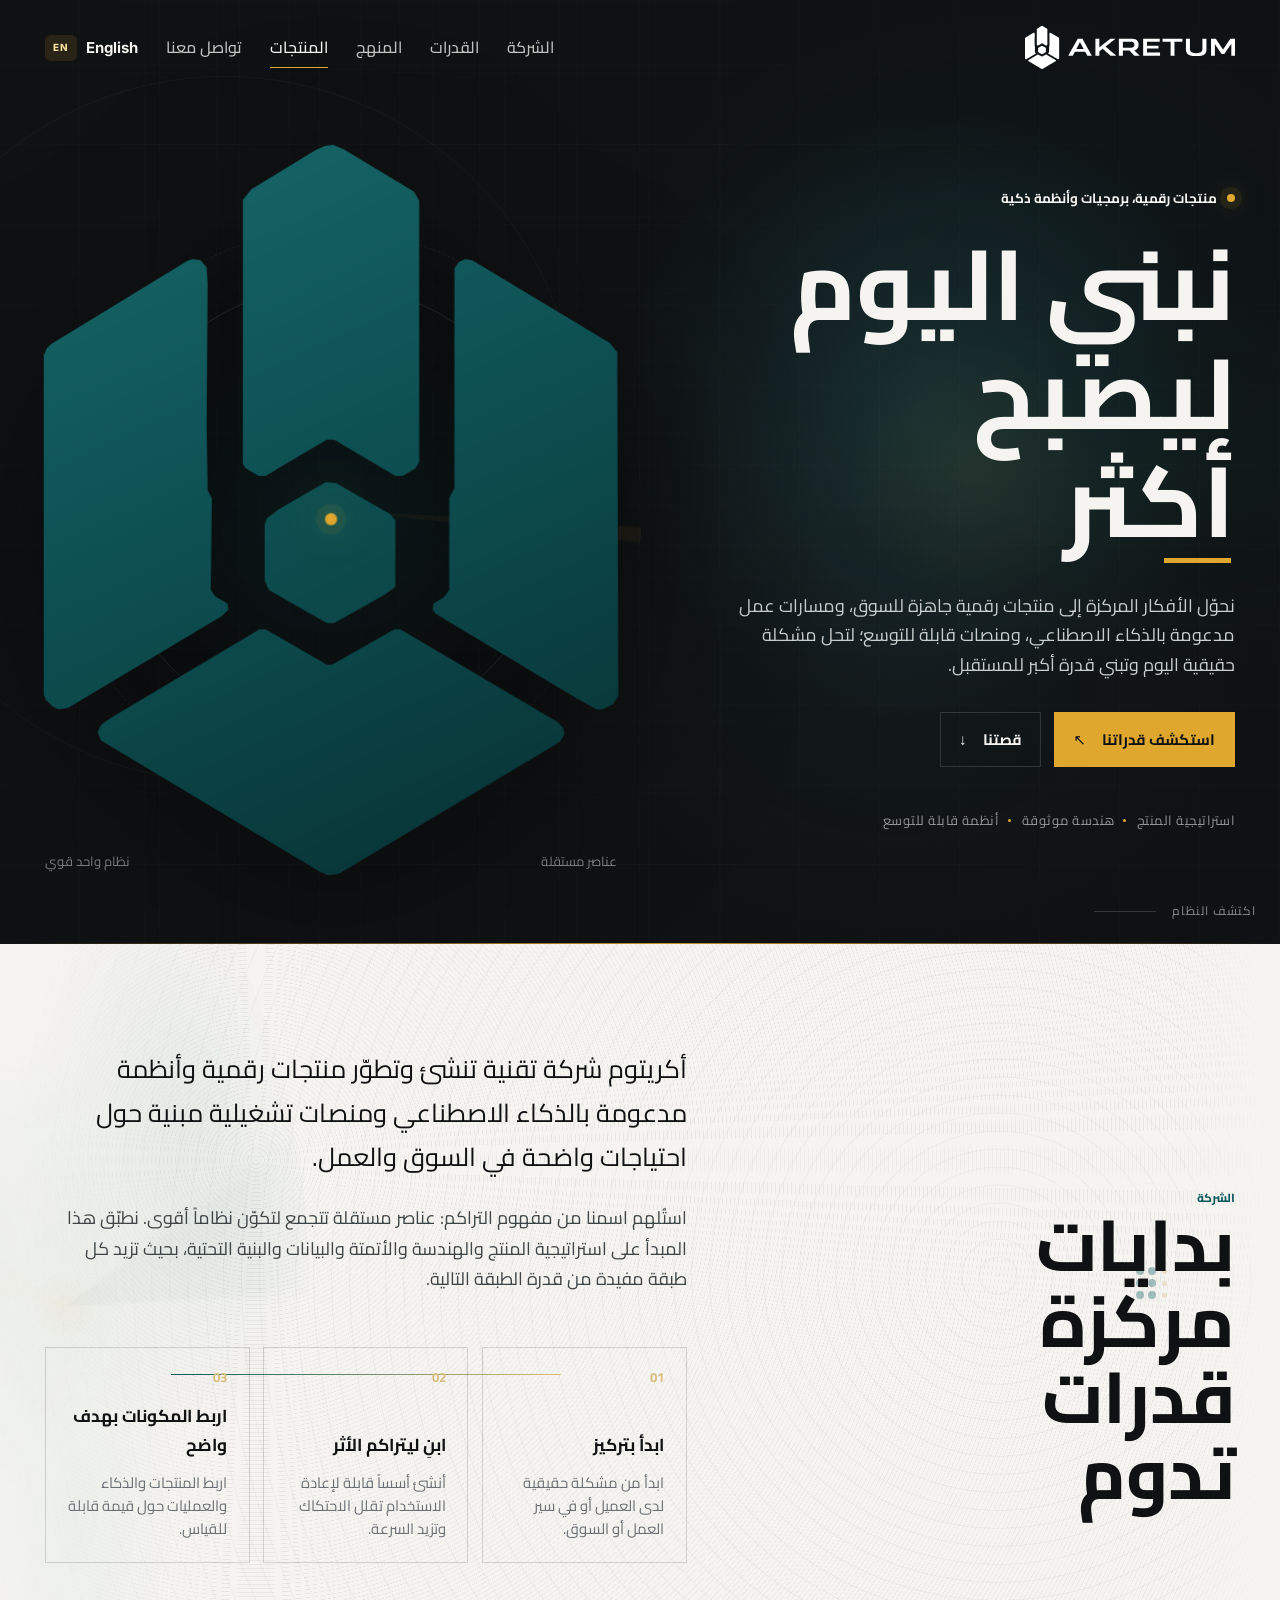
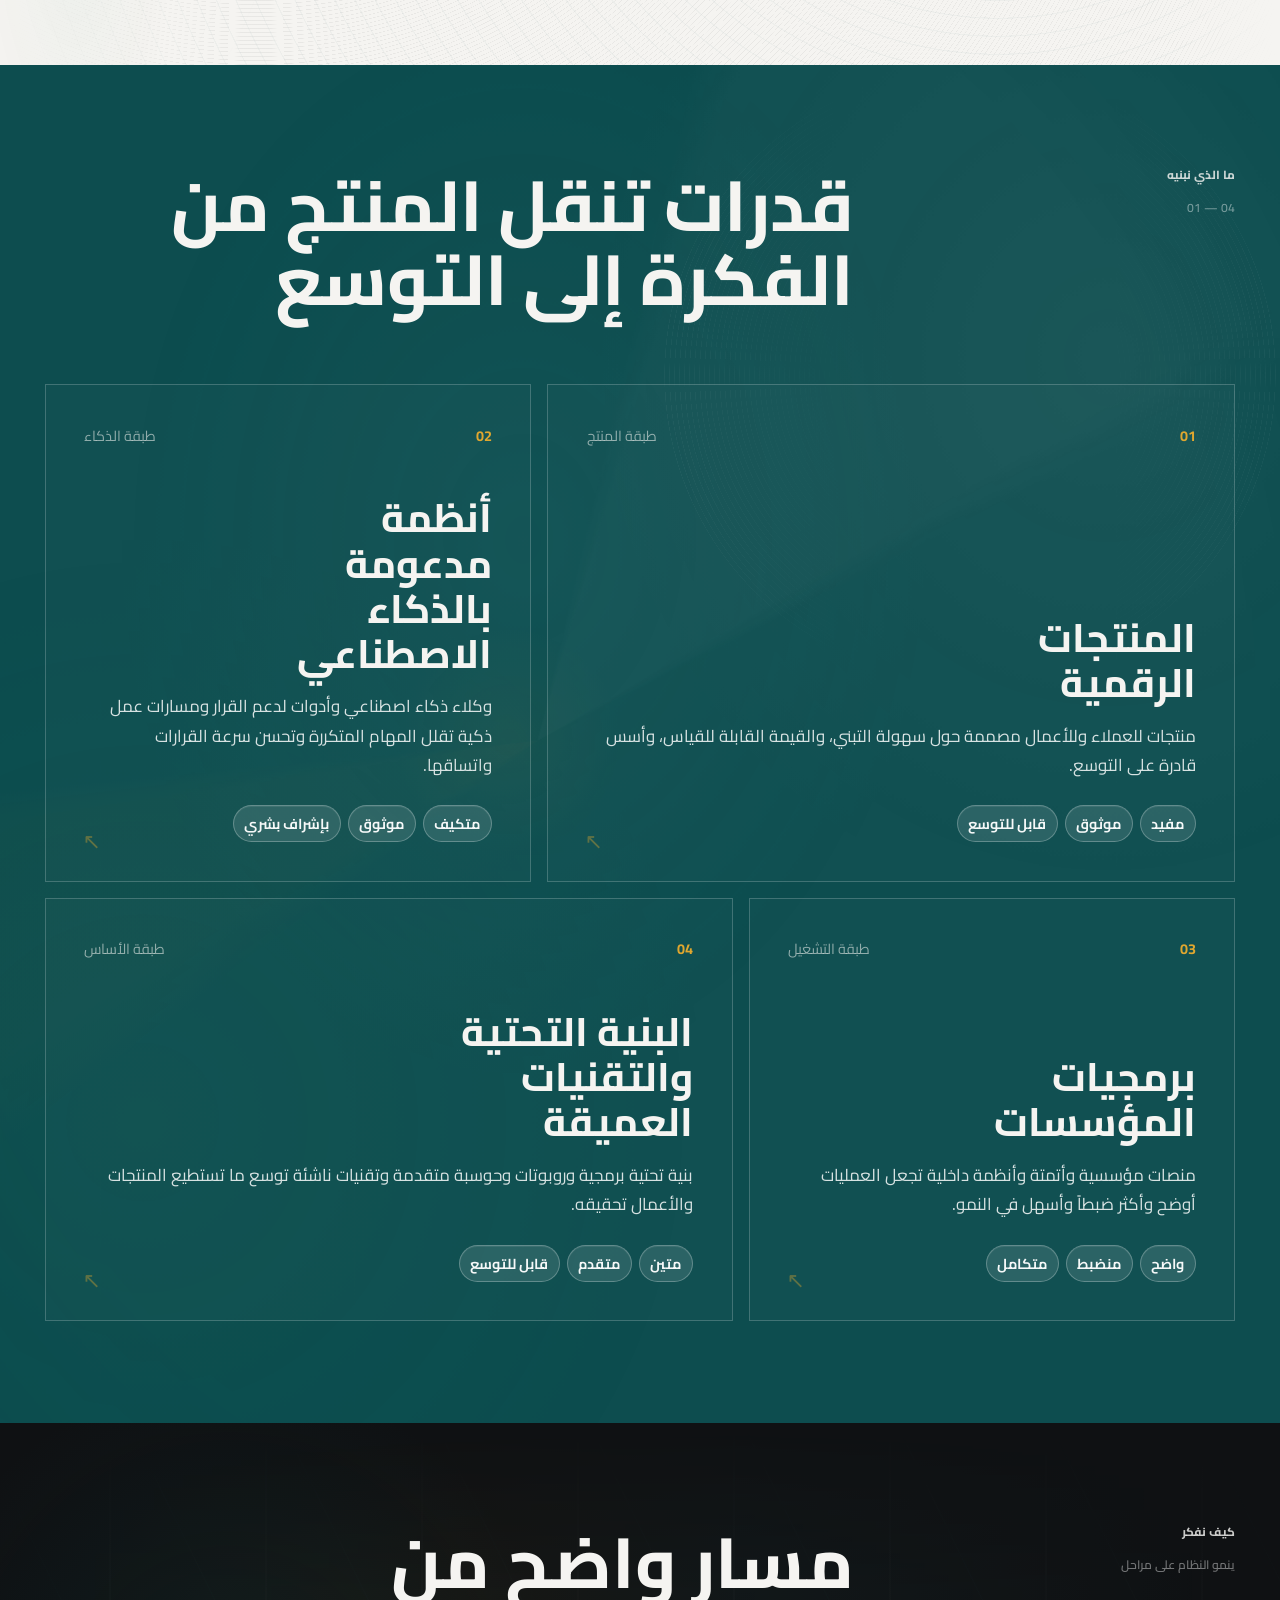
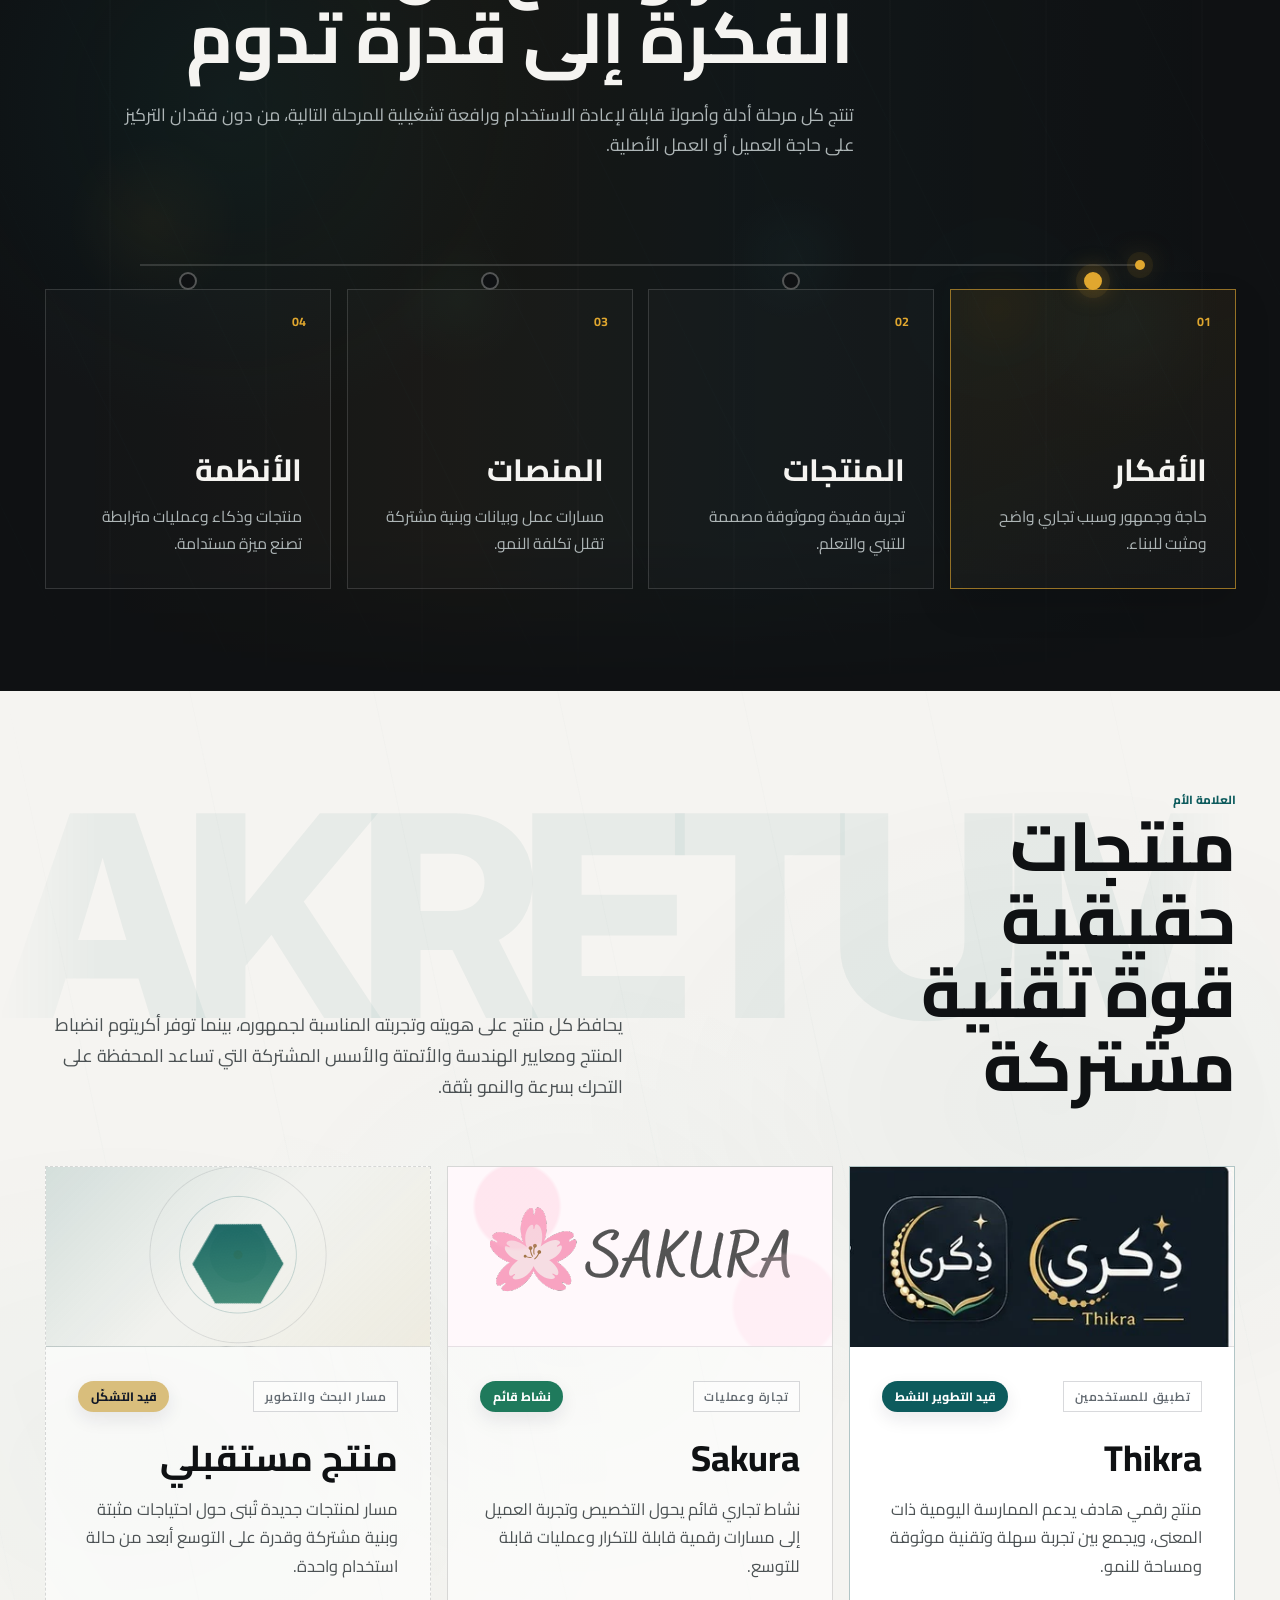
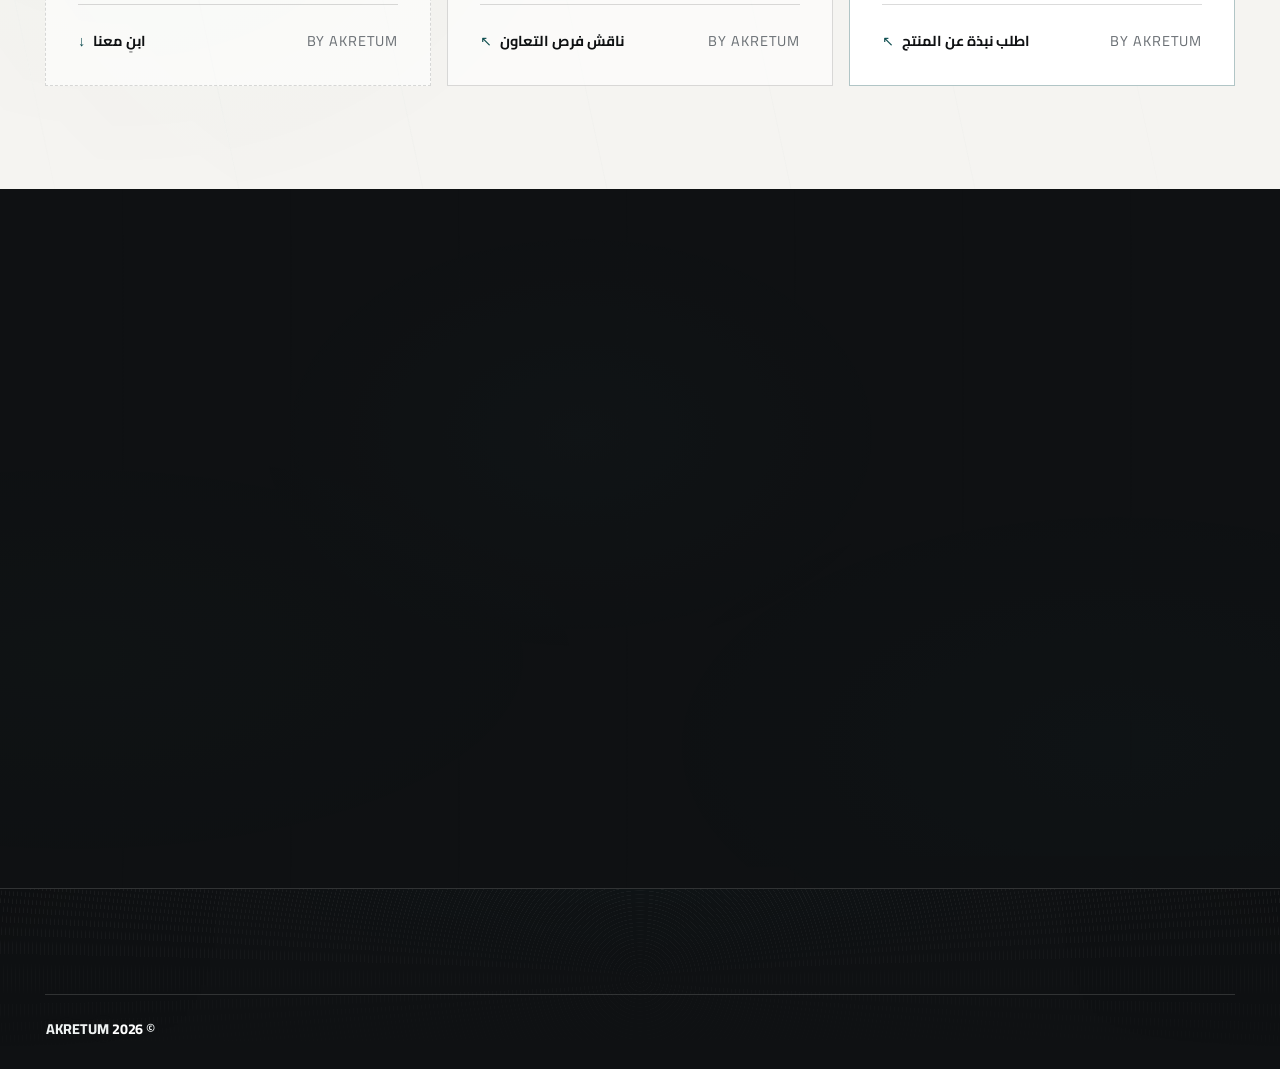
==== commit f6d5961b: "Publish AKRETUM website from 0f099c45f17151b6f139069fea4084d3a7159b32" ====
--- a/ar/index.html
+++ b/ar/index.html
@@ -51,15 +51,16 @@
   <script defer src="/script.js?v=disc37-premium-motion-v18-20260803"></script>
   <script defer src="/safe-navigation.js?v=disc37-full-locale-parity-20260802"></script>
   <script defer src="/motion-system.js?v=disc37-premium-motion-v18-20260803"></script>
-  <link rel="stylesheet" href="/arabic-typography.css?v=disc37-full-locale-parity-20260802&rev=disc37-exact-half-crop-v4-20260802&hotfix=disc37-stable-orbits-v10-20260802&type=disc37-mobile-590-motion-performance-v16-20260802&motion=disc37-premium-motion-v18-20260803&atmosphere=disc37-accretion-atmosphere-v19-20260803&visual=disc37-rtl-hero-header-v20-20260803">
+  <link rel="stylesheet" href="/arabic-typography.css?v=disc37-full-locale-parity-20260802&rev=disc37-exact-half-crop-v4-20260802&hotfix=disc37-stable-orbits-v10-20260802&type=disc37-mobile-590-motion-performance-v16-20260802&motion=disc37-premium-motion-v18-20260803&atmosphere=disc37-accretion-atmosphere-v19-20260803&visual=disc37-rtl-hero-header-v20-20260803&hero=disc37-mobile-hero-parity-v21-20260803">
   <link rel="stylesheet" href="/arabic-mobile-rtl.css?v=disc37-full-locale-parity-20260802&rev=disc37-exact-half-crop-v4-20260802&hotfix=disc37-stable-orbits-v10-20260802">
   <link rel="stylesheet" href="/mobile-hero-scale.css?v=disc37-mobile-590-motion-performance-v16-20260802">
   <link rel="stylesheet" href="/motion-system.css?v=disc37-premium-motion-v18-20260803">
   <link rel="stylesheet" href="/motion-depth.css?v=disc37-premium-motion-v18-20260803">
   <link rel="stylesheet" href="/background-atmosphere.css?v=disc37-accretion-atmosphere-v19-20260803">
   <link rel="stylesheet" href="/visual-parity-v20.css?v=disc37-rtl-hero-header-v20-20260803">
+  <link rel="stylesheet" href="/hero-composition-parity-v21.css?v=disc37-mobile-hero-parity-v21-20260803">
 </head>
-<body data-visual-parity="disc37-rtl-hero-header-v20-20260803" data-background-atmosphere="disc37-accretion-atmosphere-v19-20260803" data-responsive-refinement="disc37-mobile-590-motion-performance-v16-20260802" data-arabic-typography="cairo-only" data-arabic-rtl="mirror-only" data-canonical-url="https://akretum.github.io/ar/" data-visual-release="disc37-full-locale-parity" data-layout-contract="shared" data-visual-revision="disc37-exact-half-crop-v4-20260802" data-visual-hotfix="disc37-stable-orbits-v10-20260802" data-interface-polish="disc37-mobile-header-locale-v12-20260802" data-motion-performance="disc37-premium-motion-v18-20260803" data-premium-motion="disc37-premium-motion-v18-20260803" data-locale="ar">
+<body data-hero-composition-parity="disc37-mobile-hero-parity-v21-20260803" data-visual-parity="disc37-rtl-hero-header-v20-20260803" data-background-atmosphere="disc37-accretion-atmosphere-v19-20260803" data-responsive-refinement="disc37-mobile-590-motion-performance-v16-20260802" data-arabic-typography="cairo-only" data-arabic-rtl="mirror-only" data-canonical-url="https://akretum.github.io/ar/" data-visual-release="disc37-full-locale-parity" data-layout-contract="shared" data-visual-revision="disc37-exact-half-crop-v4-20260802" data-visual-hotfix="disc37-stable-orbits-v10-20260802" data-interface-polish="disc37-mobile-header-locale-v12-20260802" data-motion-performance="disc37-premium-motion-v18-20260803" data-premium-motion="disc37-premium-motion-v18-20260803" data-locale="ar">
   <a class="skip-link" href="#main">تجاوز إلى المحتوى</a>
 
   <header class="site-header" data-header>
--- a/hero-composition-parity-v21.css
+++ b/hero-composition-parity-v21.css
@@ -0,0 +1,283 @@
+/* DISC-37 v21 mobile Hero composition parity.
+   English and Arabic share one physical Hero visual system. Direction changes
+   typography and reading flow only; the monolith, Fusion Core, rings, and nodes
+   remain centered in the same neutral composition.
+*/
+
+/* A third Accretion Node completes the three-mass identity on every viewport. */
+.hero-visual::after {
+  content: "";
+  position: absolute;
+  z-index: 4;
+  top: 50%;
+  left: 50%;
+  width: clamp(610px, 47vw, 750px);
+  aspect-ratio: 1;
+  translate: -50% -50%;
+  border-radius: 50%;
+  pointer-events: none;
+  opacity: 0.82;
+  background: radial-gradient(
+    circle at 50% 0,
+    rgba(224, 167, 47, 1) 0 3px,
+    rgba(224, 167, 47, 0.42) 4px 7px,
+    transparent 8px
+  );
+  filter: drop-shadow(0 0 10px rgba(224, 167, 47, 0.55));
+  animation: orbit 54s linear infinite;
+  animation-play-state: running;
+}
+
+/* The center behaves like a living system core, not a literal medical heart. */
+.is-ready .hero-mark__core {
+  animation:
+    core-arrival 0.8s var(--ease) 1.55s forwards,
+    system-core-heartbeat 4.2s ease-in-out 2.4s infinite;
+}
+
+@keyframes system-core-heartbeat {
+  0%, 9%, 17%, 100% {
+    transform: translate(-50%, -50%) scale(1);
+    box-shadow:
+      0 0 0 9px rgba(224, 167, 47, 0.07),
+      0 0 34px rgba(224, 167, 47, 0.58);
+  }
+  5% {
+    transform: translate(-50%, -50%) scale(1.18);
+    box-shadow:
+      0 0 0 15px rgba(224, 167, 47, 0.035),
+      0 0 54px rgba(224, 167, 47, 0.84);
+  }
+  13% {
+    transform: translate(-50%, -50%) scale(1.09);
+    box-shadow:
+      0 0 0 12px rgba(224, 167, 47, 0.045),
+      0 0 44px rgba(224, 167, 47, 0.72);
+  }
+}
+
+@keyframes accretion-node-orbit-one {
+  from { transform: translate(-50%, -50%) rotate(0deg) translateX(var(--node-radius)); }
+  to { transform: translate(-50%, -50%) rotate(360deg) translateX(var(--node-radius)); }
+}
+
+@keyframes accretion-node-orbit-two {
+  from { transform: translate(-50%, -50%) rotate(360deg) translateX(var(--node-radius)); }
+  to { transform: translate(-50%, -50%) rotate(0deg) translateX(var(--node-radius)); }
+}
+
+@media (max-width: 960px) {
+  .hero-visual::after {
+    width: clamp(470px, 112vw, 620px);
+  }
+}
+
+@media (max-width: 700px) {
+  html[lang][dir] body .hero .hero__grid::before {
+    content: none !important;
+    display: none !important;
+  }
+
+  html[lang][dir] body .hero .hero__grid {
+    position: relative !important;
+    display: grid !important;
+    grid-template-columns: minmax(0, 1fr) !important;
+    grid-template-rows: auto auto !important;
+    gap: 0.5rem !important;
+    align-items: start !important;
+  }
+
+  html[lang][dir] body .hero .hero__grid > .hero-visual,
+  html[lang][dir] body .hero .hero__grid > .is-ready .hero-visual,
+  html[lang][dir] body .hero .hero__grid > .hero-visual:hover,
+  html[lang][dir] body .hero .hero__grid > .hero-visual:focus-within {
+    position: relative !important;
+    inset: auto !important;
+    grid-column: 1 !important;
+    grid-row: 1 !important;
+    order: initial !important;
+    width: 100% !important;
+    height: auto !important;
+    min-height: clamp(340px, 96vw, 420px) !important;
+    aspect-ratio: auto !important;
+    display: grid !important;
+    place-items: center !important;
+    justify-self: stretch !important;
+    align-self: start !important;
+    margin: 0 auto 0.5rem !important;
+    translate: none !important;
+    transform: none !important;
+    contain: layout style !important;
+    overflow: visible !important;
+    opacity: 1 !important;
+    visibility: visible !important;
+    z-index: 1 !important;
+    pointer-events: none !important;
+  }
+
+  html[lang][dir] body .hero .hero__grid > .hero__copy {
+    position: relative !important;
+    inset: auto !important;
+    grid-column: 1 !important;
+    grid-row: 2 !important;
+    order: initial !important;
+    width: 100% !important;
+    justify-self: stretch !important;
+    z-index: 3 !important;
+  }
+
+  html[lang][dir] body .hero .hero__grid > .hero-visual .hero-mark {
+    position: absolute !important;
+    inset: auto !important;
+    top: 50% !important;
+    left: 50% !important;
+    right: auto !important;
+    bottom: auto !important;
+    width: clamp(220px, 66vw, 300px) !important;
+    height: auto !important;
+    max-width: none !important;
+    max-height: none !important;
+    margin: 0 !important;
+    translate: -50% -50% !important;
+    transform: none !important;
+    opacity: 1 !important;
+    visibility: visible !important;
+    z-index: 3 !important;
+    filter: brightness(1.06) drop-shadow(0 26px 58px rgba(0, 0, 0, 0.38)) !important;
+  }
+
+  html[lang][dir] body .hero .hero-mark__piece {
+    display: none !important;
+    opacity: 0 !important;
+    visibility: hidden !important;
+    animation: none !important;
+  }
+
+  html[lang][dir] body .hero .hero-mark__complete {
+    display: block !important;
+    opacity: 1 !important;
+    visibility: visible !important;
+    animation: none !important;
+  }
+
+  html[lang][dir] body .hero .hero-mark__core {
+    display: block !important;
+    top: 50% !important;
+    opacity: 1 !important;
+    visibility: visible !important;
+    transform: translate(-50%, -50%) scale(1) !important;
+    animation: system-core-heartbeat 4.2s ease-in-out 0.8s infinite !important;
+  }
+
+  html[lang][dir] body .hero .hero__grid > .hero-visual .hero-orbit,
+  html[lang][dir] body .hero .hero__grid > .hero-visual .hero-orbit--one,
+  html[lang][dir] body .hero .hero__grid > .hero-visual .hero-orbit--two {
+    position: absolute !important;
+    inset: auto !important;
+    top: 50% !important;
+    left: 50% !important;
+    right: auto !important;
+    bottom: auto !important;
+    translate: -50% -50% !important;
+    transform: none !important;
+    transform-origin: center !important;
+    visibility: visible !important;
+  }
+
+  html[lang][dir] body .hero .hero__grid > .hero-visual .hero-orbit--one {
+    width: clamp(260px, 78vw, 340px) !important;
+    height: clamp(260px, 78vw, 340px) !important;
+    opacity: 1 !important;
+    animation: none !important;
+  }
+
+  html[lang][dir] body .hero .hero__grid > .hero-visual .hero-orbit--two {
+    width: clamp(310px, 92vw, 400px) !important;
+    height: clamp(310px, 92vw, 400px) !important;
+    opacity: 0.68 !important;
+    animation: none !important;
+  }
+
+  html[lang][dir] body .hero .hero__grid > .hero-visual .hero-orbit--one::after,
+  html[lang][dir] body .hero .hero__grid > .hero-visual .hero-orbit--two::after {
+    position: absolute !important;
+    top: 50% !important;
+    left: 50% !important;
+    right: auto !important;
+    bottom: auto !important;
+    margin: 0 !important;
+  }
+
+  html[lang][dir] body .hero .hero__grid > .hero-visual .hero-orbit--one::after {
+    --node-radius: clamp(127px, 39vw, 167px);
+    animation: accretion-node-orbit-one 28s linear infinite !important;
+  }
+
+  html[lang][dir] body .hero .hero__grid > .hero-visual .hero-orbit--two::after {
+    --node-radius: clamp(152px, 46vw, 197px);
+    animation: accretion-node-orbit-two 42s linear infinite !important;
+  }
+
+  html[lang][dir] body .hero .hero__grid > .hero-visual::before {
+    top: 50% !important;
+    left: 50% !important;
+    right: auto !important;
+    bottom: auto !important;
+    width: clamp(350px, 104vw, 450px) !important;
+    translate: -50% -50% !important;
+    opacity: 0.28 !important;
+    transform-origin: center !important;
+  }
+
+  html[lang][dir] body .hero .hero__grid > .hero-visual::after {
+    top: 50% !important;
+    left: 50% !important;
+    right: auto !important;
+    bottom: auto !important;
+    width: clamp(350px, 104vw, 450px) !important;
+    translate: -50% -50% !important;
+    opacity: 0.84 !important;
+    transform-origin: center !important;
+  }
+
+  html[lang][dir] body .hero .hero__grid > .hero-visual .hero-visual__field {
+    position: absolute !important;
+    inset: auto !important;
+    top: 50% !important;
+    left: 50% !important;
+    width: min(92vw, 420px) !important;
+    height: min(92vw, 420px) !important;
+    aspect-ratio: 1 !important;
+    translate: -50% -50% !important;
+    border-radius: 50% !important;
+    background: radial-gradient(
+      circle at 50% 50%,
+      rgba(13, 77, 79, 0.3),
+      rgba(13, 77, 79, 0.08) 48%,
+      transparent 72%
+    ) !important;
+  }
+
+  html[lang][dir] body .hero .hero-visual__caption {
+    display: none !important;
+  }
+}
+
+@media (max-width: 420px) {
+  html[lang][dir] body .hero .hero__grid > .hero-visual {
+    min-height: clamp(340px, 102vw, 390px) !important;
+  }
+}
+
+@media (prefers-reduced-motion: reduce) {
+  .hero-visual::after,
+  html[lang][dir] body .hero .hero-mark__core,
+  html[lang][dir] body .hero .hero-orbit::after {
+    animation: none !important;
+  }
+
+  html[lang][dir] body .hero .hero-mark__core {
+    opacity: 1 !important;
+    transform: translate(-50%, -50%) scale(1) !important;
+  }
+}
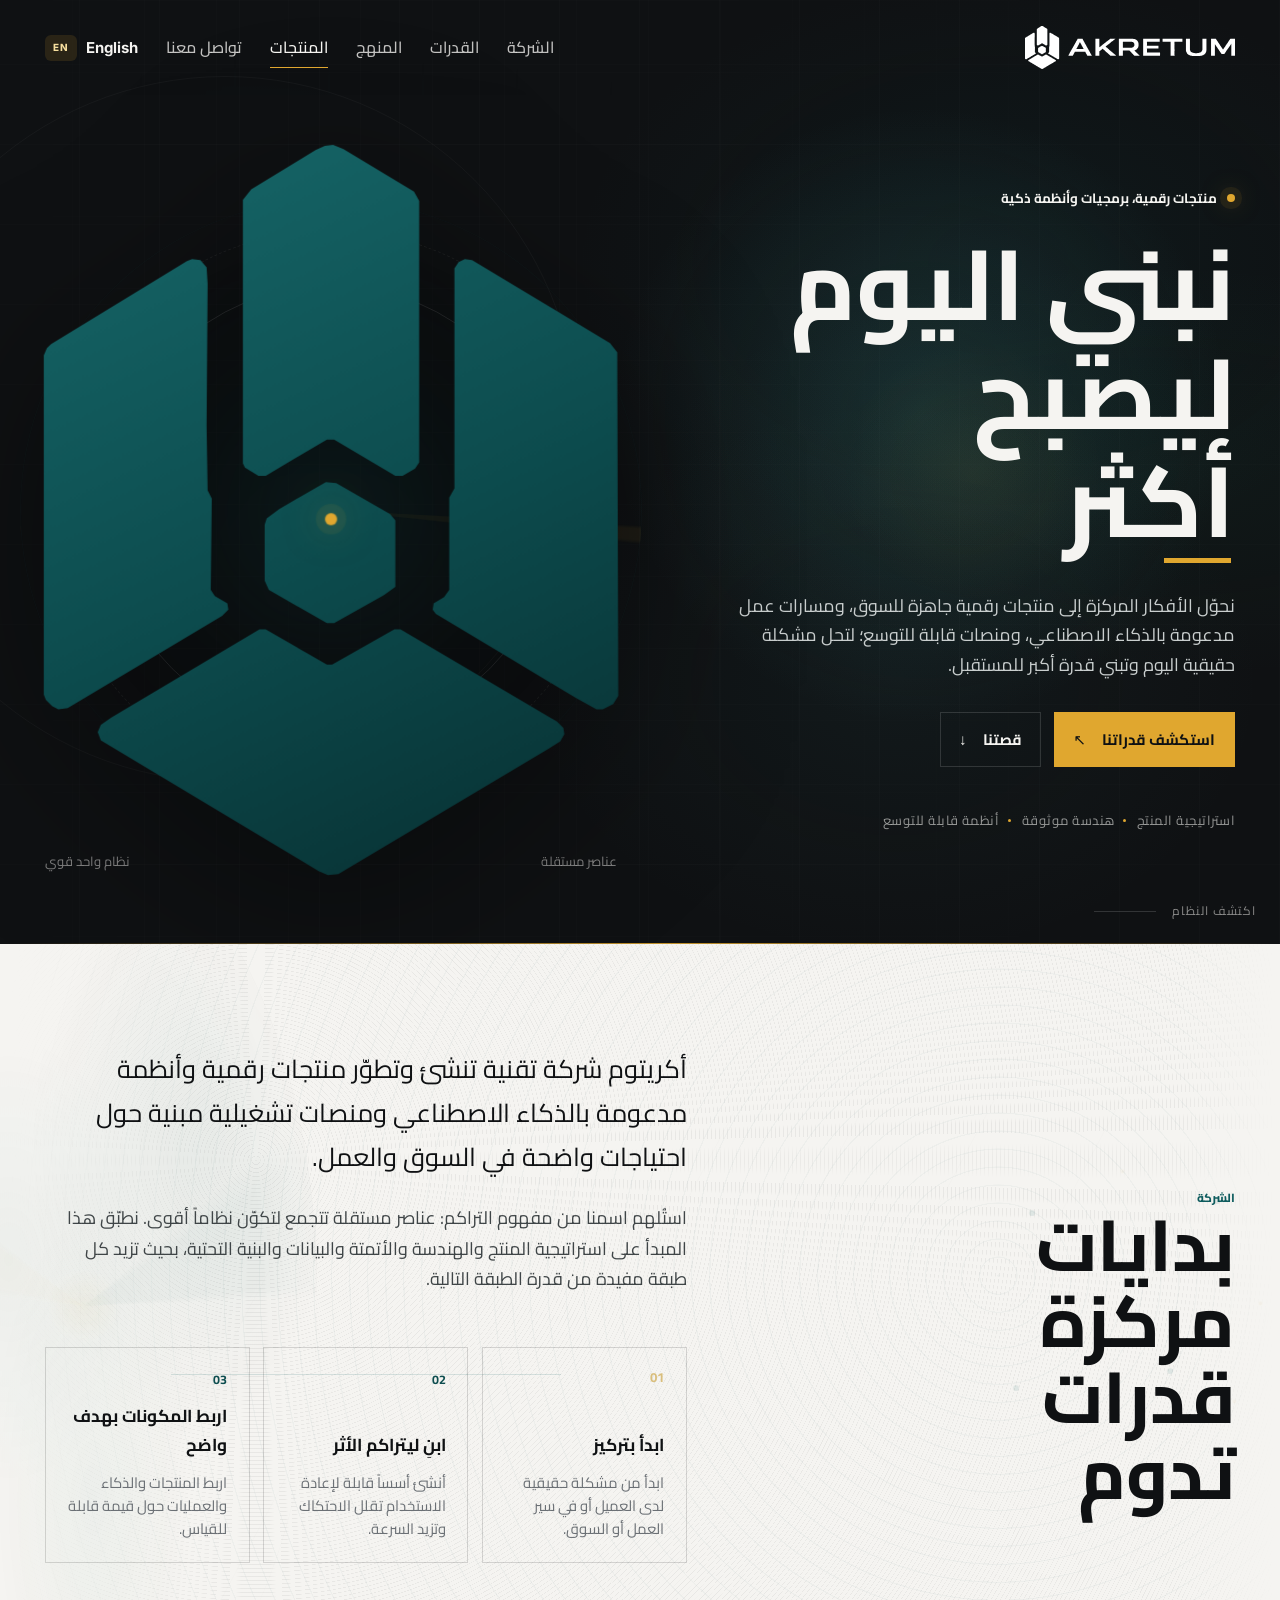
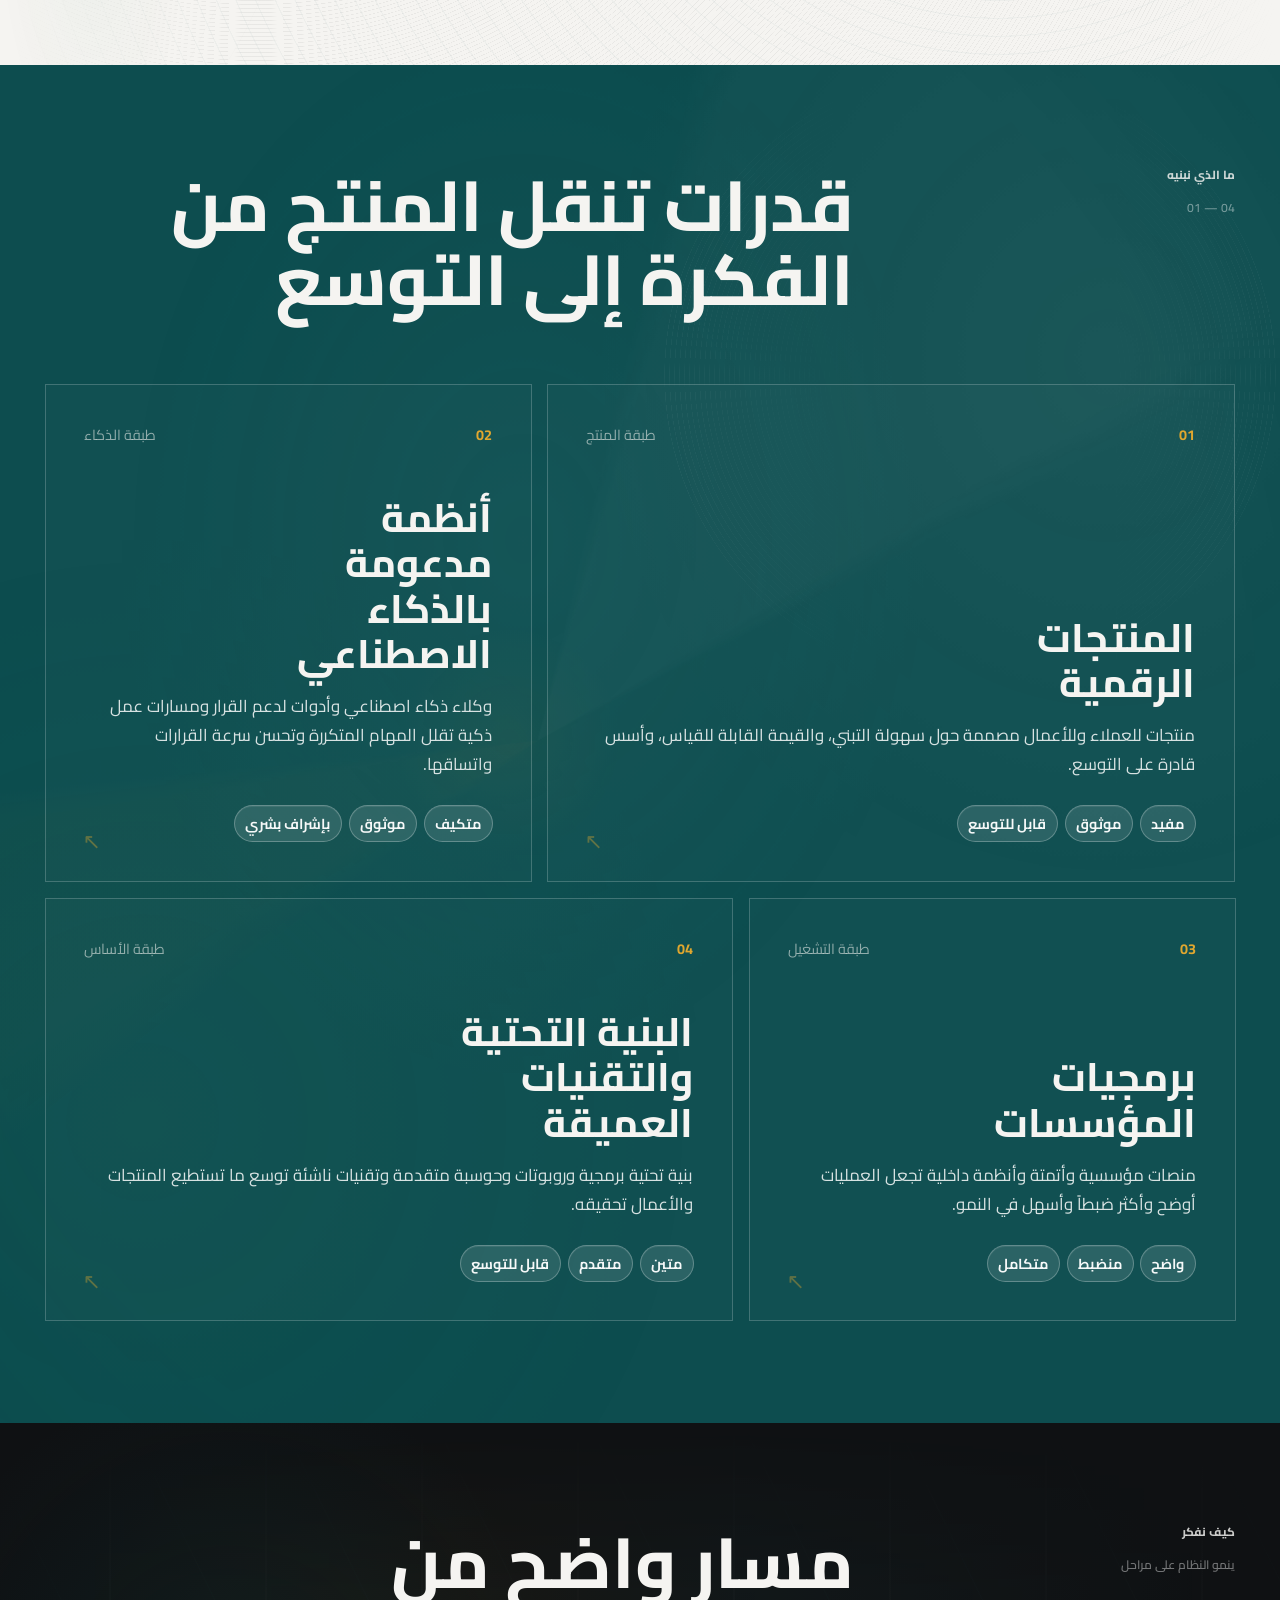
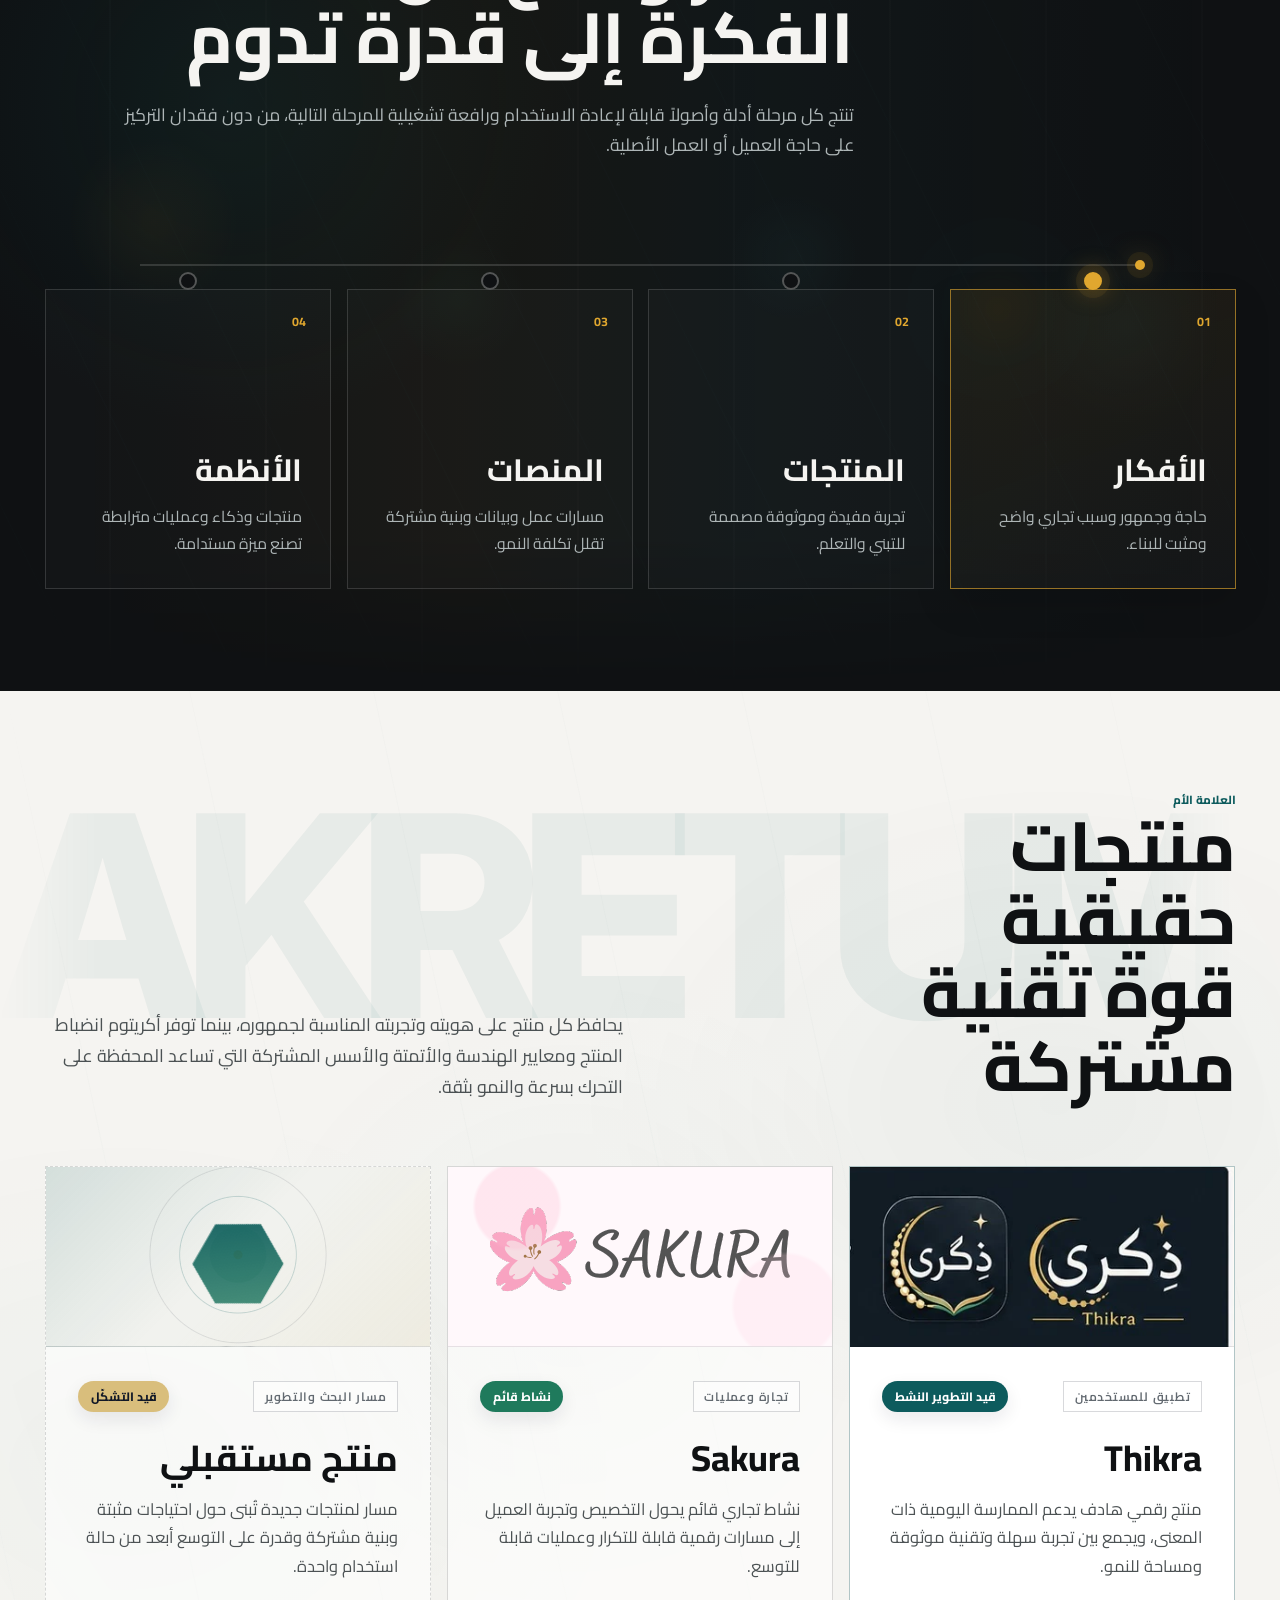
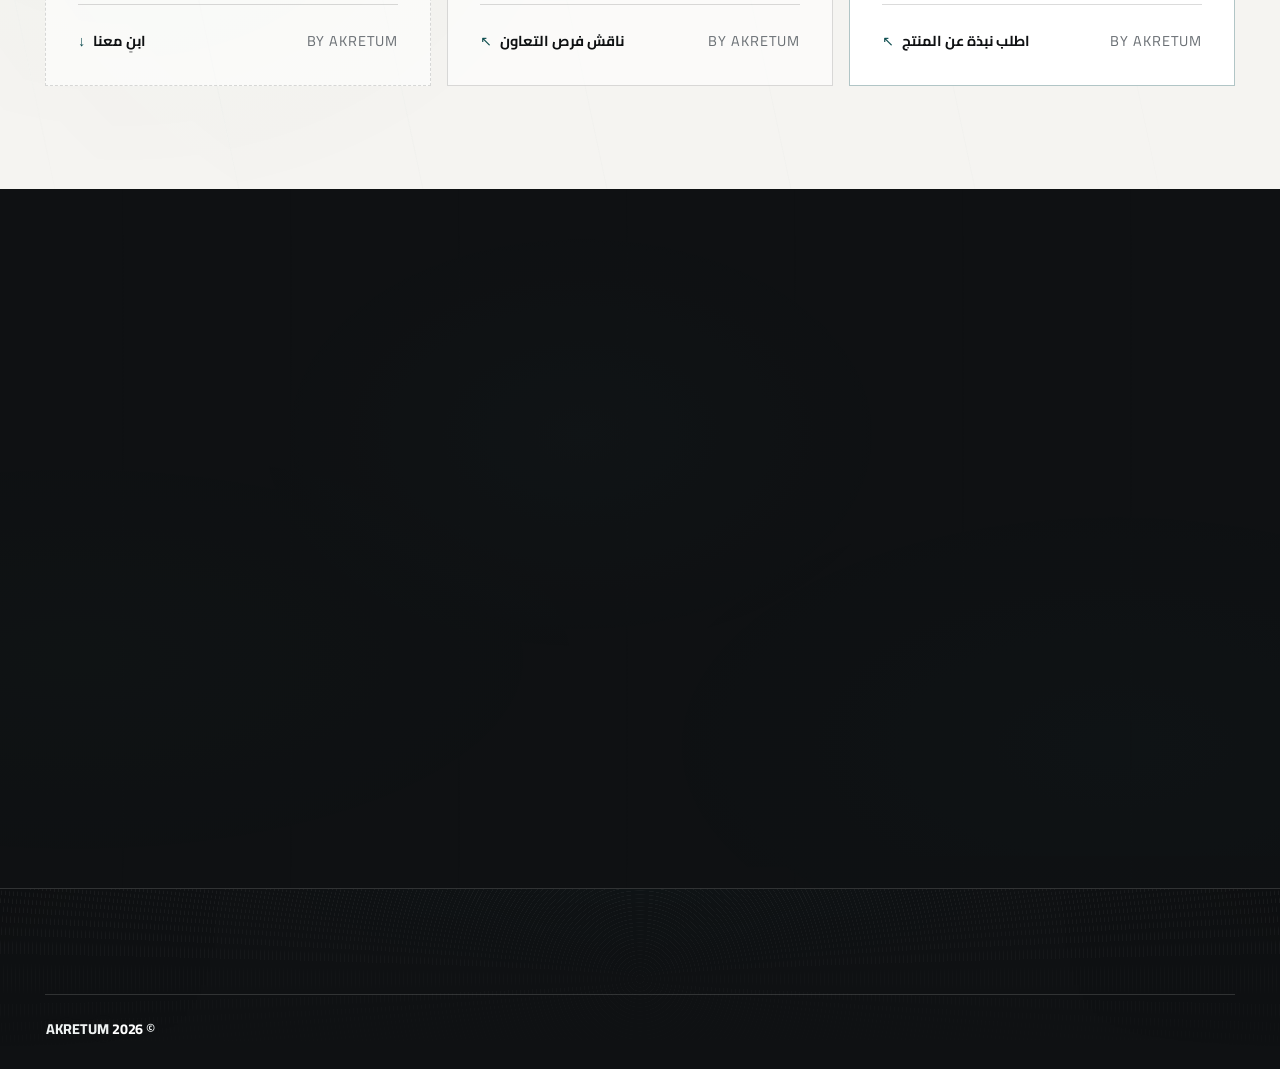
==== commit 6649247c: "Publish AKRETUM website from 50994d7c2adbd658821a9fe0a599a4edf39188b0" ====
--- a/ar/index.html
+++ b/ar/index.html
@@ -51,16 +51,16 @@
   <script defer src="/script.js?v=disc37-premium-motion-v18-20260803"></script>
   <script defer src="/safe-navigation.js?v=disc37-full-locale-parity-20260802"></script>
   <script defer src="/motion-system.js?v=disc37-premium-motion-v18-20260803"></script>
-  <link rel="stylesheet" href="/arabic-typography.css?v=disc37-full-locale-parity-20260802&rev=disc37-exact-half-crop-v4-20260802&hotfix=disc37-stable-orbits-v10-20260802&type=disc37-mobile-590-motion-performance-v16-20260802&motion=disc37-premium-motion-v18-20260803&atmosphere=disc37-accretion-atmosphere-v19-20260803&visual=disc37-rtl-hero-header-v20-20260803&hero=disc37-mobile-hero-parity-v21-20260803">
+  <link rel="stylesheet" href="/arabic-typography.css?v=disc37-full-locale-parity-20260802&rev=disc37-exact-half-crop-v4-20260802&hotfix=disc37-stable-orbits-v10-20260802&type=disc37-mobile-590-motion-performance-v16-20260802&motion=disc37-premium-motion-v18-20260803&atmosphere=disc37-accretion-atmosphere-v19-20260803&visual=disc37-rtl-hero-header-v20-20260803&hero=disc37-mobile-outer-node-visibility-v22-20260803">
   <link rel="stylesheet" href="/arabic-mobile-rtl.css?v=disc37-full-locale-parity-20260802&rev=disc37-exact-half-crop-v4-20260802&hotfix=disc37-stable-orbits-v10-20260802">
   <link rel="stylesheet" href="/mobile-hero-scale.css?v=disc37-mobile-590-motion-performance-v16-20260802">
   <link rel="stylesheet" href="/motion-system.css?v=disc37-premium-motion-v18-20260803">
   <link rel="stylesheet" href="/motion-depth.css?v=disc37-premium-motion-v18-20260803">
   <link rel="stylesheet" href="/background-atmosphere.css?v=disc37-accretion-atmosphere-v19-20260803">
   <link rel="stylesheet" href="/visual-parity-v20.css?v=disc37-rtl-hero-header-v20-20260803">
-  <link rel="stylesheet" href="/hero-composition-parity-v21.css?v=disc37-mobile-hero-parity-v21-20260803">
+  <link rel="stylesheet" href="/hero-composition-parity-v21.css?v=disc37-mobile-outer-node-visibility-v22-20260803">
 </head>
-<body data-hero-composition-parity="disc37-mobile-hero-parity-v21-20260803" data-visual-parity="disc37-rtl-hero-header-v20-20260803" data-background-atmosphere="disc37-accretion-atmosphere-v19-20260803" data-responsive-refinement="disc37-mobile-590-motion-performance-v16-20260802" data-arabic-typography="cairo-only" data-arabic-rtl="mirror-only" data-canonical-url="https://akretum.github.io/ar/" data-visual-release="disc37-full-locale-parity" data-layout-contract="shared" data-visual-revision="disc37-exact-half-crop-v4-20260802" data-visual-hotfix="disc37-stable-orbits-v10-20260802" data-interface-polish="disc37-mobile-header-locale-v12-20260802" data-motion-performance="disc37-premium-motion-v18-20260803" data-premium-motion="disc37-premium-motion-v18-20260803" data-locale="ar">
+<body data-hero-composition-parity="disc37-mobile-outer-node-visibility-v22-20260803" data-visual-parity="disc37-rtl-hero-header-v20-20260803" data-background-atmosphere="disc37-accretion-atmosphere-v19-20260803" data-responsive-refinement="disc37-mobile-590-motion-performance-v16-20260802" data-arabic-typography="cairo-only" data-arabic-rtl="mirror-only" data-canonical-url="https://akretum.github.io/ar/" data-visual-release="disc37-full-locale-parity" data-layout-contract="shared" data-visual-revision="disc37-exact-half-crop-v4-20260802" data-visual-hotfix="disc37-stable-orbits-v10-20260802" data-interface-polish="disc37-mobile-header-locale-v12-20260802" data-motion-performance="disc37-premium-motion-v18-20260803" data-premium-motion="disc37-premium-motion-v18-20260803" data-locale="ar">
   <a class="skip-link" href="#main">تجاوز إلى المحتوى</a>
 
   <header class="site-header" data-header>
--- a/hero-composition-parity-v21.css
+++ b/hero-composition-parity-v21.css
@@ -1,7 +1,8 @@
-/* DISC-37 v21 mobile Hero composition parity.
+/* DISC-37 v22 mobile Hero composition parity and full-node visibility.
    English and Arabic share one physical Hero visual system. Direction changes
    typography and reading flow only; the monolith, Fusion Core, rings, and nodes
-   remain centered in the same neutral composition.
+   remain centered in the same neutral composition. The outer node is inset from
+   its rotating paint boundary so the complete Amber disc and glow stay visible.
 */
 
 /* A third Accretion Node completes the three-mass identity on every viewport. */
@@ -18,7 +19,7 @@
   pointer-events: none;
   opacity: 0.82;
   background: radial-gradient(
-    circle at 50% 0,
+    circle at 50% 8px,
     rgba(224, 167, 47, 1) 0 3px,
     rgba(224, 167, 47, 0.42) 4px 7px,
     transparent 8px
@@ -223,7 +224,7 @@
     left: 50% !important;
     right: auto !important;
     bottom: auto !important;
-    width: clamp(350px, 104vw, 450px) !important;
+    width: min(100vw, 430px) !important;
     translate: -50% -50% !important;
     opacity: 0.28 !important;
     transform-origin: center !important;
@@ -234,10 +235,16 @@
     left: 50% !important;
     right: auto !important;
     bottom: auto !important;
-    width: clamp(350px, 104vw, 450px) !important;
+    width: min(100vw, 430px) !important;
     translate: -50% -50% !important;
     opacity: 0.84 !important;
     transform-origin: center !important;
+    background: radial-gradient(
+      circle at 50% 10px,
+      rgba(224, 167, 47, 1) 0 3px,
+      rgba(224, 167, 47, 0.42) 4px 7px,
+      transparent 8px
+    ) !important;
   }
 
   html[lang][dir] body .hero .hero__grid > .hero-visual .hero-visual__field {
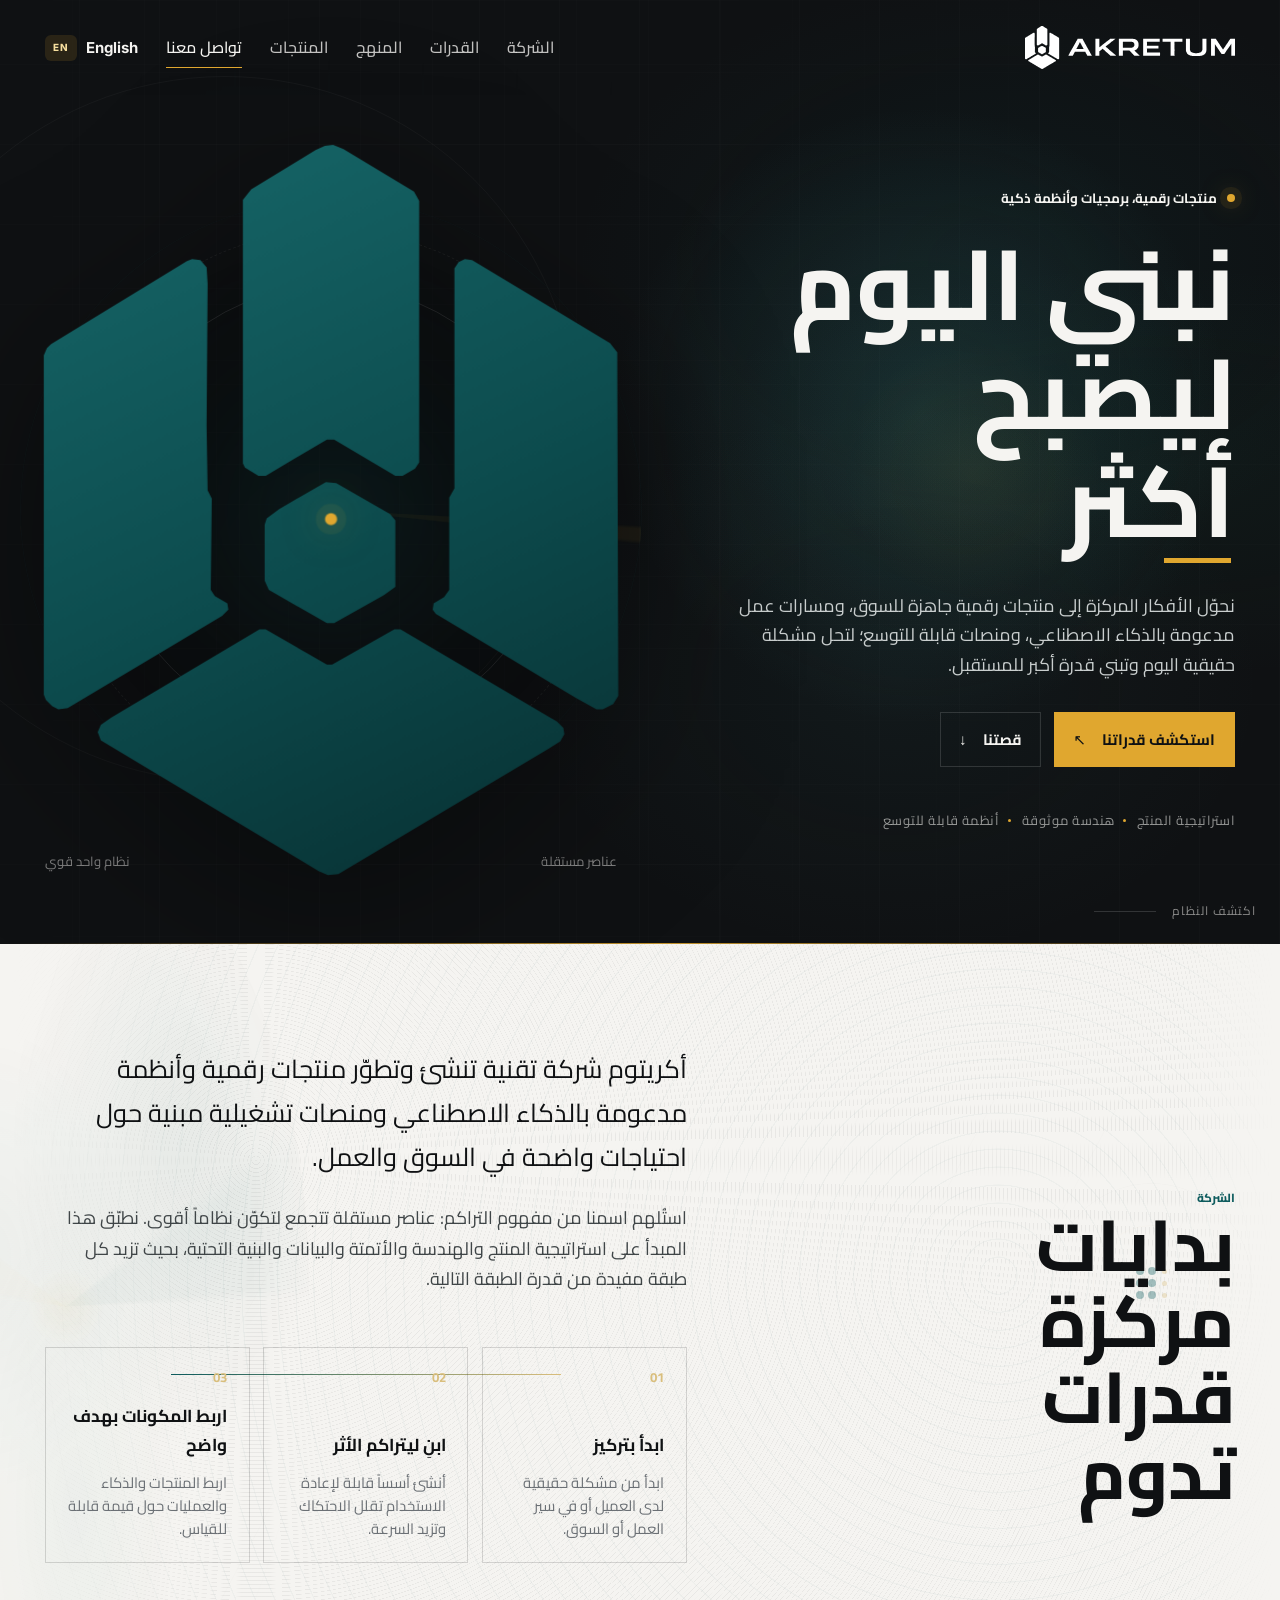
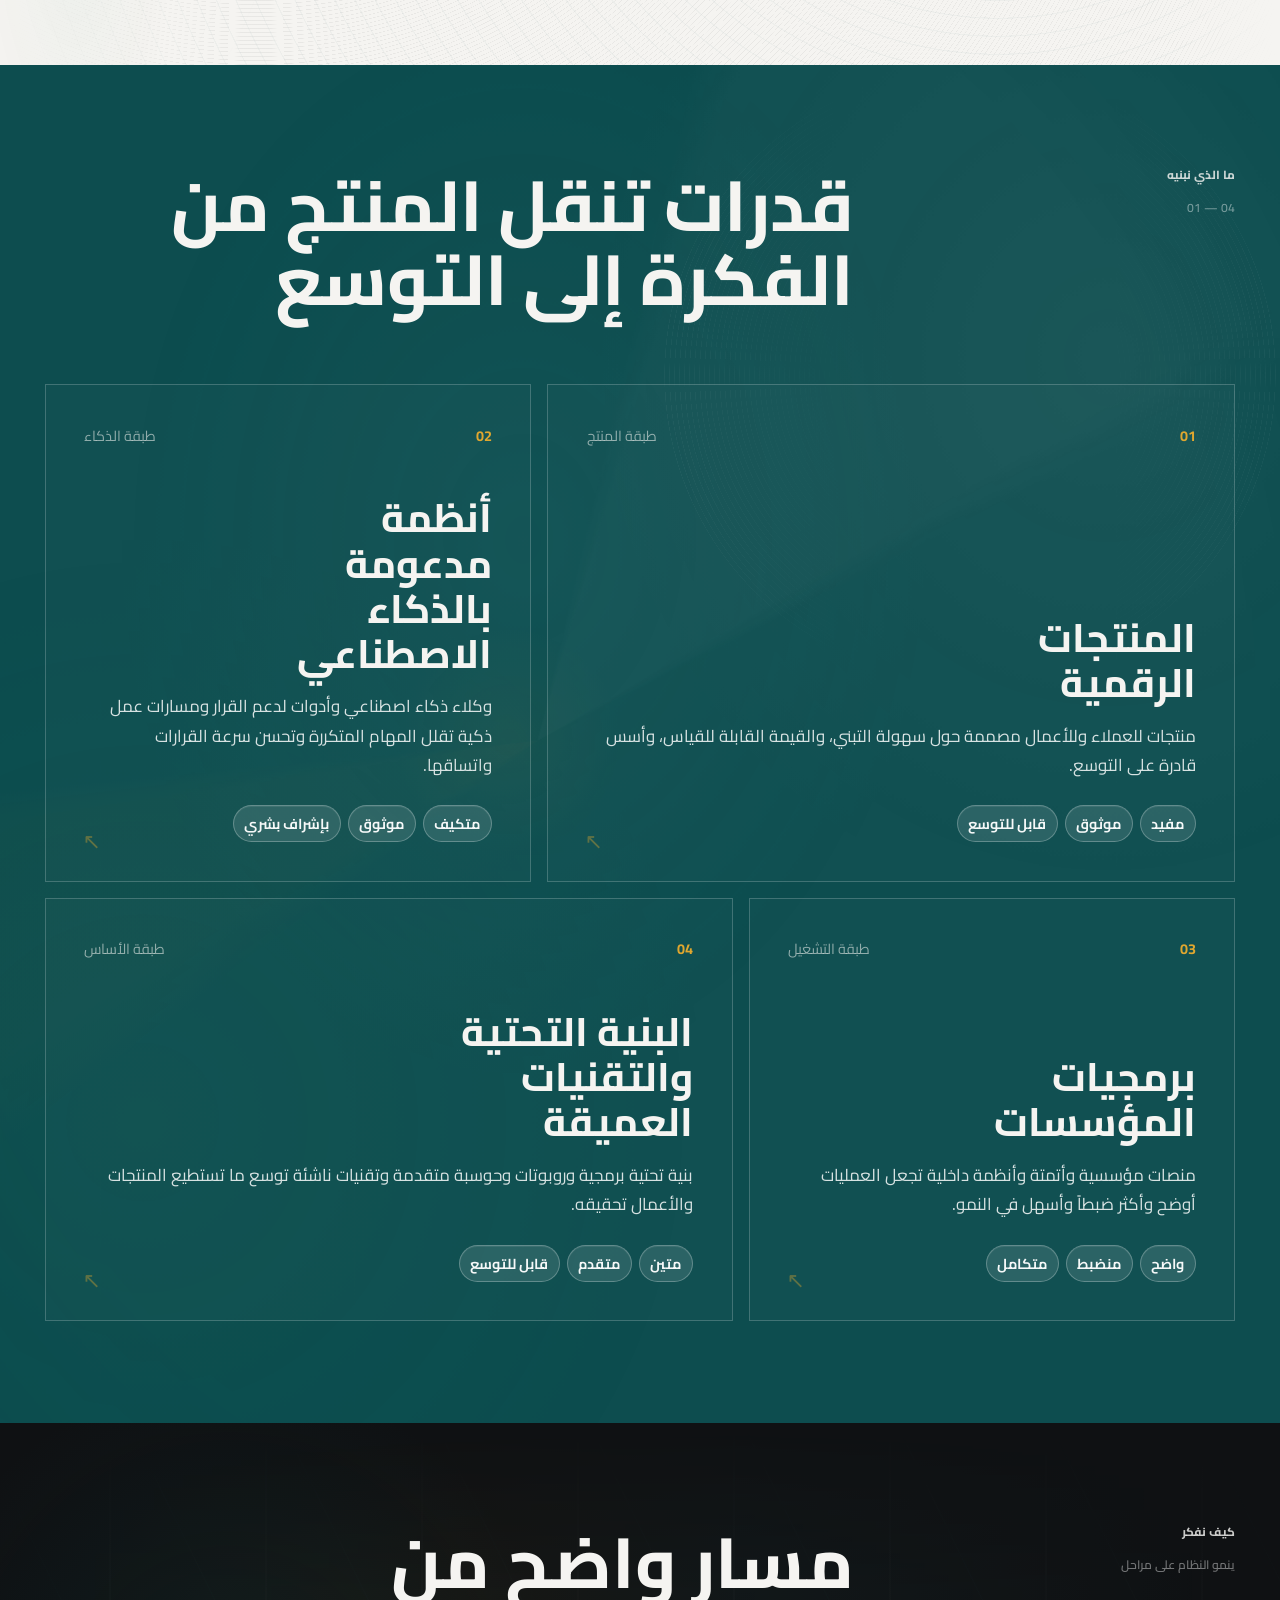
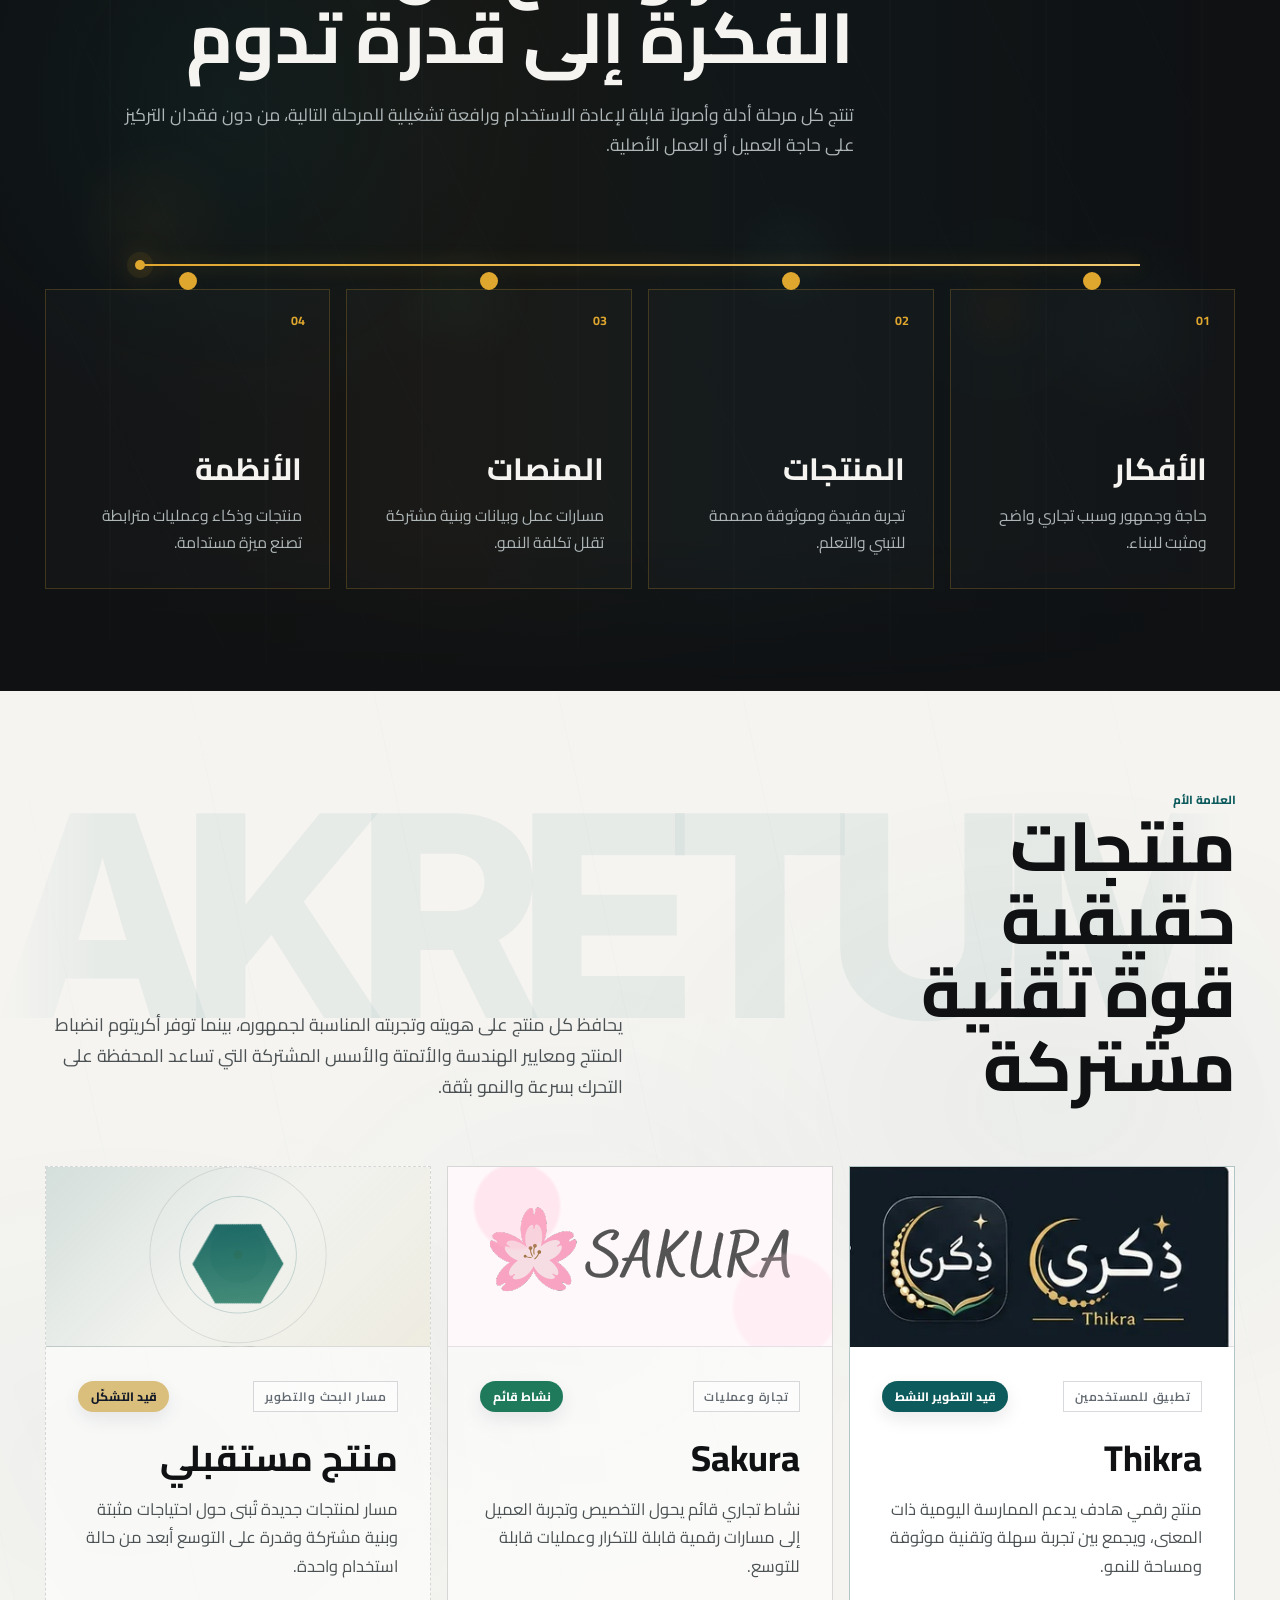
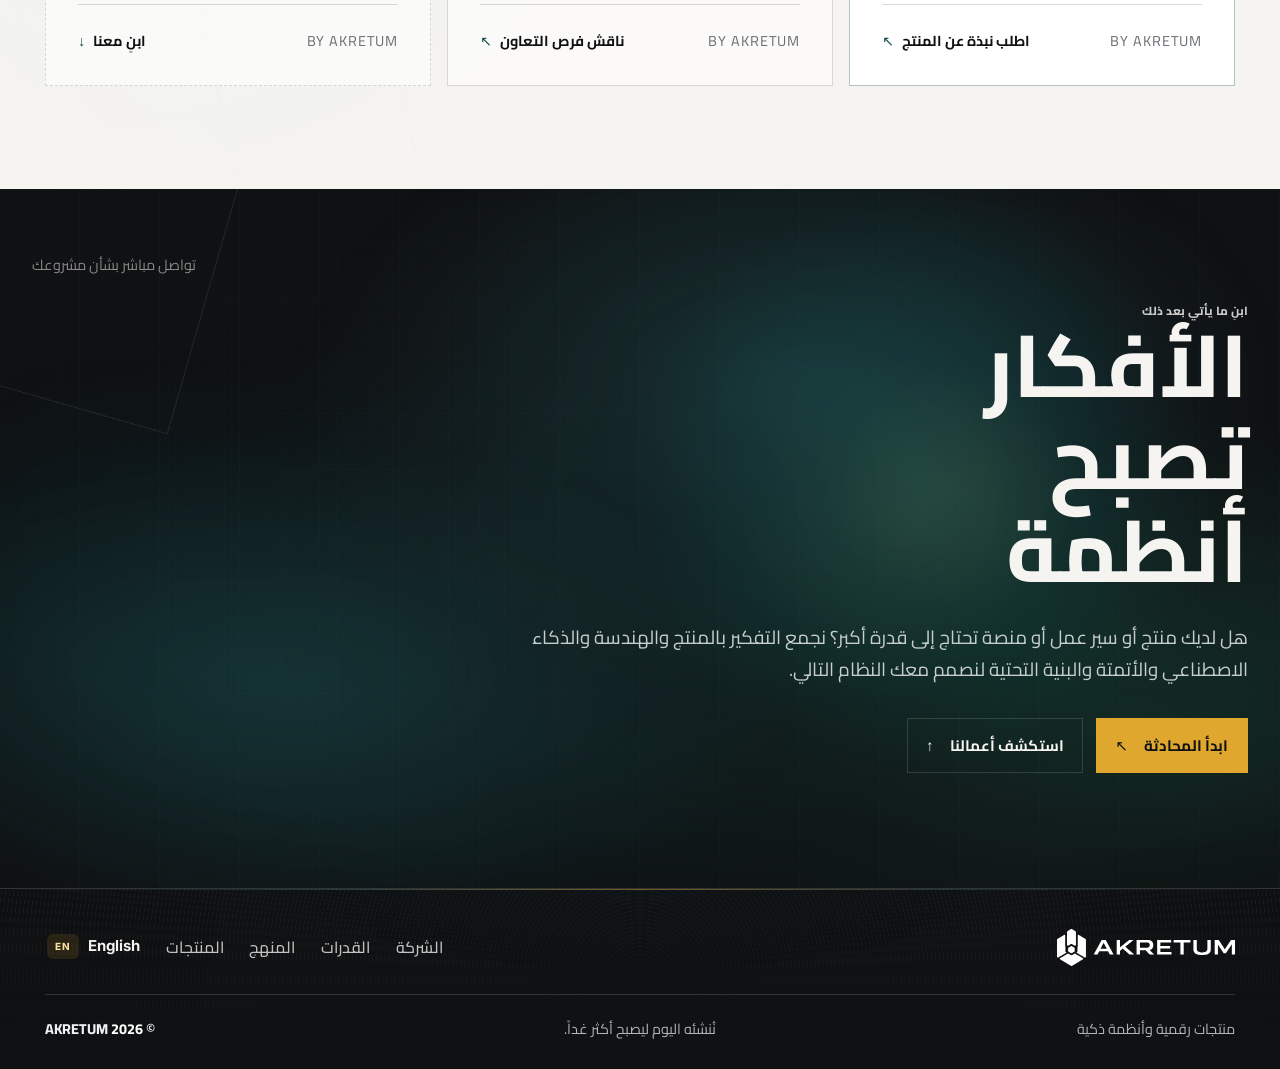
==== commit 0f7134ac: "Publish AKRETUM website from a419b2e1c3aee5442d3c4e6e34d459a4d71cd7be" ====
--- a/ar/index.html
+++ b/ar/index.html
@@ -51,16 +51,16 @@
   <script defer src="/script.js?v=disc37-premium-motion-v18-20260803"></script>
   <script defer src="/safe-navigation.js?v=disc37-full-locale-parity-20260802"></script>
   <script defer src="/motion-system.js?v=disc37-premium-motion-v18-20260803"></script>
-  <link rel="stylesheet" href="/arabic-typography.css?v=disc37-full-locale-parity-20260802&rev=disc37-exact-half-crop-v4-20260802&hotfix=disc37-stable-orbits-v10-20260802&type=disc37-mobile-590-motion-performance-v16-20260802&motion=disc37-premium-motion-v18-20260803&atmosphere=disc37-accretion-atmosphere-v19-20260803&visual=disc37-rtl-hero-header-v20-20260803&hero=disc37-mobile-outer-node-visibility-v22-20260803">
+  <link rel="stylesheet" href="/arabic-typography.css?v=disc37-full-locale-parity-20260802&rev=disc37-exact-half-crop-v4-20260802&hotfix=disc37-stable-orbits-v10-20260802&type=disc37-mobile-590-motion-performance-v16-20260802&motion=disc37-premium-motion-v18-20260803&atmosphere=disc37-accretion-atmosphere-v19-20260803&visual=disc37-rtl-hero-header-v20-20260803&hero=akr40-mobile-side-hero-v23-20260920">
   <link rel="stylesheet" href="/arabic-mobile-rtl.css?v=disc37-full-locale-parity-20260802&rev=disc37-exact-half-crop-v4-20260802&hotfix=disc37-stable-orbits-v10-20260802">
   <link rel="stylesheet" href="/mobile-hero-scale.css?v=disc37-mobile-590-motion-performance-v16-20260802">
   <link rel="stylesheet" href="/motion-system.css?v=disc37-premium-motion-v18-20260803">
   <link rel="stylesheet" href="/motion-depth.css?v=disc37-premium-motion-v18-20260803">
   <link rel="stylesheet" href="/background-atmosphere.css?v=disc37-accretion-atmosphere-v19-20260803">
   <link rel="stylesheet" href="/visual-parity-v20.css?v=disc37-rtl-hero-header-v20-20260803">
-  <link rel="stylesheet" href="/hero-composition-parity-v21.css?v=disc37-mobile-outer-node-visibility-v22-20260803">
+  <link rel="stylesheet" href="/hero-composition-parity-v21.css?v=akr40-mobile-side-hero-v23-20260920">
 </head>
-<body data-hero-composition-parity="disc37-mobile-outer-node-visibility-v22-20260803" data-visual-parity="disc37-rtl-hero-header-v20-20260803" data-background-atmosphere="disc37-accretion-atmosphere-v19-20260803" data-responsive-refinement="disc37-mobile-590-motion-performance-v16-20260802" data-arabic-typography="cairo-only" data-arabic-rtl="mirror-only" data-canonical-url="https://akretum.github.io/ar/" data-visual-release="disc37-full-locale-parity" data-layout-contract="shared" data-visual-revision="disc37-exact-half-crop-v4-20260802" data-visual-hotfix="disc37-stable-orbits-v10-20260802" data-interface-polish="disc37-mobile-header-locale-v12-20260802" data-motion-performance="disc37-premium-motion-v18-20260803" data-premium-motion="disc37-premium-motion-v18-20260803" data-locale="ar">
+<body data-hero-composition-parity="akr40-mobile-side-hero-v23-20260920" data-visual-parity="disc37-rtl-hero-header-v20-20260803" data-background-atmosphere="disc37-accretion-atmosphere-v19-20260803" data-responsive-refinement="disc37-mobile-590-motion-performance-v16-20260802" data-arabic-typography="cairo-only" data-arabic-rtl="mirror-only" data-canonical-url="https://akretum.github.io/ar/" data-visual-release="disc37-full-locale-parity" data-layout-contract="shared" data-visual-revision="disc37-exact-half-crop-v4-20260802" data-visual-hotfix="disc37-stable-orbits-v10-20260802" data-interface-polish="disc37-mobile-header-locale-v12-20260802" data-motion-performance="disc37-premium-motion-v18-20260803" data-premium-motion="disc37-premium-motion-v18-20260803" data-locale="ar">
   <a class="skip-link" href="#main">تجاوز إلى المحتوى</a>
 
   <header class="site-header" data-header>
--- a/hero-composition-parity-v21.css
+++ b/hero-composition-parity-v21.css
@@ -276,6 +276,330 @@
   }
 }
 
+/* AKR-40 v23 phone Hero side composition.
+   The controlled ProductionMaster geometry stays unchanged. On phones the Hero
+   copy and visual share one viewport-height stage, while exactly half of the
+   mark is clipped at the physical viewport edge. Arabic mirrors placement only.
+*/
+@media (max-width: 700px) {
+  html[lang][dir] body .hero {
+    min-height: 100vh !important;
+    min-height: 100svh !important;
+    overflow: clip !important;
+  }
+
+  html[lang][dir] body .hero .hero__grid,
+  html[lang][dir] body .hero .hero__grid.shell {
+    position: relative !important;
+    display: grid !important;
+    grid-template-columns: minmax(0, 1fr) !important;
+    grid-template-rows: minmax(0, 1fr) !important;
+    align-items: center !important;
+    gap: 0 !important;
+    width: 100% !important;
+    max-width: none !important;
+    min-height: calc(100svh - var(--header-height) - 2.15rem) !important;
+    margin: 0 !important;
+    padding: 0 !important;
+    overflow: visible !important;
+  }
+
+  html[lang][dir] body .hero .hero__grid > .hero__copy {
+    position: relative !important;
+    inset: auto !important;
+    grid-column: 1 !important;
+    grid-row: 1 !important;
+    align-self: center !important;
+    justify-self: start !important;
+    width: min(65vw, 320px) !important;
+    max-width: 320px !important;
+    min-width: 0 !important;
+    margin: 0 auto 0 var(--responsive-gutter) !important;
+    z-index: 3 !important;
+  }
+
+  html[lang][dir] body .hero .hero-title {
+    width: 100% !important;
+    max-width: none !important;
+    margin: 0 0 1rem !important;
+    font-size: clamp(2.7rem, 13.5vw, 3.5rem) !important;
+    line-height: 0.91 !important;
+    letter-spacing: -0.065em !important;
+    text-wrap: initial !important;
+  }
+
+  html[lang][dir] body .hero .hero-title__line {
+    width: fit-content !important;
+    max-width: none !important;
+    white-space: nowrap !important;
+  }
+
+  html[lang][dir] body .hero .eyebrow {
+    max-width: 26ch !important;
+    margin-bottom: 1.15rem !important;
+    font-size: 0.7rem !important;
+    line-height: 1.35 !important;
+    letter-spacing: 0.13em !important;
+  }
+
+  html[lang][dir] body .hero .lead {
+    max-width: 27ch !important;
+    margin-bottom: 0 !important;
+    font-size: clamp(0.84rem, 3.6vw, 0.94rem) !important;
+    line-height: 1.55 !important;
+  }
+
+  html[lang][dir] body .hero .hero-actions {
+    display: flex !important;
+    flex-direction: column !important;
+    flex-wrap: nowrap !important;
+    align-items: flex-start !important;
+    gap: 0.5rem !important;
+    width: max-content !important;
+    max-width: 100% !important;
+    margin-top: 1.15rem !important;
+  }
+
+  html[lang][dir] body .hero .hero-actions .button {
+    width: auto !important;
+    min-width: 0 !important;
+    min-height: 40px !important;
+    padding: 0.65rem 0.78rem !important;
+    gap: 0.65rem !important;
+    font-size: 0.76rem !important;
+  }
+
+  html[lang][dir] body .hero .hero-proof {
+    display: flex !important;
+    flex-direction: column !important;
+    flex-wrap: nowrap !important;
+    align-items: flex-start !important;
+    gap: 0.28rem !important;
+    margin-top: 0.9rem !important;
+    font-size: 0.64rem !important;
+    line-height: 1.35 !important;
+    letter-spacing: 0.025em !important;
+  }
+
+  html[lang][dir] body .hero .hero-proof span::after {
+    display: none !important;
+  }
+
+  html[lang][dir] body .hero .hero__grid > .hero-visual,
+  html[lang][dir] body .hero .hero__grid > .is-ready .hero-visual,
+  html[lang][dir] body .hero .hero__grid > .hero-visual:hover,
+  html[lang][dir] body .hero .hero__grid > .hero-visual:focus-within {
+    --hero-mobile-mark-size: clamp(420px, 112vw, 540px);
+    --hero-mobile-half-size: clamp(210px, 56vw, 270px);
+    --hero-mobile-orbit-one-size: clamp(470px, 128vw, 620px);
+    --hero-mobile-orbit-one-half: clamp(235px, 64vw, 310px);
+    --hero-mobile-orbit-two-size: clamp(540px, 148vw, 720px);
+    --hero-mobile-orbit-two-half: clamp(270px, 74vw, 360px);
+    --hero-mobile-atmosphere-size: clamp(500px, 136vw, 660px);
+    --hero-mobile-atmosphere-half: clamp(250px, 68vw, 330px);
+    position: absolute !important;
+    inset: 0 !important;
+    grid-column: 1 !important;
+    grid-row: 1 !important;
+    width: 100% !important;
+    height: 100% !important;
+    min-height: 0 !important;
+    aspect-ratio: auto !important;
+    display: block !important;
+    margin: 0 !important;
+    translate: none !important;
+    transform: none !important;
+    contain: layout style paint !important;
+    overflow: hidden !important;
+    opacity: 1 !important;
+    visibility: visible !important;
+    z-index: 1 !important;
+    pointer-events: none !important;
+  }
+
+  html[lang][dir] body .hero .hero__grid > .hero-visual .hero-mark {
+    position: absolute !important;
+    inset: auto !important;
+    top: 50% !important;
+    right: calc(-1 * var(--hero-mobile-half-size)) !important;
+    bottom: auto !important;
+    left: auto !important;
+    width: var(--hero-mobile-mark-size) !important;
+    height: auto !important;
+    max-width: none !important;
+    max-height: none !important;
+    margin: 0 !important;
+    translate: 0 -50% !important;
+    transform: none !important;
+    opacity: 1 !important;
+    visibility: visible !important;
+    z-index: 3 !important;
+    filter: drop-shadow(0 38px 85px rgba(0, 0, 0, 0.42)) !important;
+  }
+
+  html[lang][dir] body .hero .hero-mark__piece {
+    display: none !important;
+    opacity: 0 !important;
+    visibility: hidden !important;
+    animation: none !important;
+  }
+
+  html[lang][dir] body .hero .hero-mark__complete {
+    display: block !important;
+    opacity: 1 !important;
+    visibility: visible !important;
+    animation: none !important;
+  }
+
+  html[lang][dir] body .hero .hero-mark__core {
+    display: block !important;
+    top: 51.2% !important;
+    opacity: 1 !important;
+    visibility: visible !important;
+    transform: translate(-50%, -50%) scale(1) !important;
+    animation: system-core-heartbeat 4.2s ease-in-out 0.8s infinite !important;
+  }
+
+  html[lang][dir] body .hero .hero__grid > .hero-visual .hero-orbit,
+  html[lang][dir] body .hero .hero__grid > .hero-visual .hero-orbit--one,
+  html[lang][dir] body .hero .hero__grid > .hero-visual .hero-orbit--two {
+    position: absolute !important;
+    inset: auto !important;
+    top: 50% !important;
+    bottom: auto !important;
+    left: auto !important;
+    translate: 0 -50% !important;
+    transform-origin: center !important;
+    visibility: visible !important;
+    pointer-events: none !important;
+  }
+
+  html[lang][dir] body .hero .hero__grid > .hero-visual .hero-orbit--one {
+    right: calc(-1 * var(--hero-mobile-orbit-one-half)) !important;
+    width: var(--hero-mobile-orbit-one-size) !important;
+    height: var(--hero-mobile-orbit-one-size) !important;
+    opacity: 1 !important;
+    animation: orbit 28s linear infinite !important;
+  }
+
+  html[lang][dir] body .hero .hero__grid > .hero-visual .hero-orbit--two {
+    right: calc(-1 * var(--hero-mobile-orbit-two-half)) !important;
+    width: var(--hero-mobile-orbit-two-size) !important;
+    height: var(--hero-mobile-orbit-two-size) !important;
+    opacity: 0.58 !important;
+    animation: orbit 42s linear infinite reverse !important;
+  }
+
+  html[lang][dir] body .hero .hero__grid > .hero-visual .hero-visual__field {
+    position: absolute !important;
+    inset: 0 !important;
+    width: 100% !important;
+    height: 100% !important;
+    aspect-ratio: auto !important;
+    translate: none !important;
+    border-radius: 0 !important;
+    background: radial-gradient(
+      circle var(--hero-mobile-half-size) at 100% 50%,
+      rgba(13, 77, 79, 0.32),
+      rgba(13, 77, 79, 0.09) 48%,
+      transparent 74%
+    ) !important;
+  }
+
+  html[lang][dir] body .hero .hero__grid > .hero-visual::before,
+  html[lang][dir] body .hero .hero__grid > .hero-visual::after {
+    top: 50% !important;
+    right: calc(-1 * var(--hero-mobile-atmosphere-half)) !important;
+    bottom: auto !important;
+    left: auto !important;
+    width: var(--hero-mobile-atmosphere-size) !important;
+    height: auto !important;
+    translate: 0 -50% !important;
+    transform-origin: center !important;
+  }
+
+  html[lang][dir] body .hero .hero__grid > .hero-visual::before {
+    opacity: 0.3 !important;
+  }
+
+  html[lang][dir] body .hero .hero__grid > .hero-visual::after {
+    opacity: 0.84 !important;
+    background: radial-gradient(
+      circle at 50% 10px,
+      rgba(224, 167, 47, 1) 0 3px,
+      rgba(224, 167, 47, 0.42) 4px 7px,
+      transparent 8px
+    ) !important;
+  }
+
+  html[lang="ar"][dir="rtl"] body .hero .hero__grid > .hero__copy {
+    justify-self: end !important;
+    margin: 0 var(--responsive-gutter) 0 auto !important;
+    direction: rtl !important;
+    text-align: right !important;
+  }
+
+  html[lang="ar"][dir="rtl"] body .hero .hero__grid > .hero-visual .hero-mark {
+    right: auto !important;
+    left: calc(-1 * var(--hero-mobile-half-size)) !important;
+  }
+
+  html[lang="ar"][dir="rtl"] body .hero .hero__grid > .hero-visual .hero-orbit--one {
+    right: auto !important;
+    left: calc(-1 * var(--hero-mobile-orbit-one-half)) !important;
+  }
+
+  html[lang="ar"][dir="rtl"] body .hero .hero__grid > .hero-visual .hero-orbit--two {
+    right: auto !important;
+    left: calc(-1 * var(--hero-mobile-orbit-two-half)) !important;
+  }
+
+  html[lang="ar"][dir="rtl"] body .hero .hero__grid > .hero-visual .hero-visual__field {
+    background: radial-gradient(
+      circle var(--hero-mobile-half-size) at 0% 50%,
+      rgba(13, 77, 79, 0.32),
+      rgba(13, 77, 79, 0.09) 48%,
+      transparent 74%
+    ) !important;
+  }
+
+  html[lang="ar"][dir="rtl"] body .hero .hero__grid > .hero-visual::before,
+  html[lang="ar"][dir="rtl"] body .hero .hero__grid > .hero-visual::after {
+    right: auto !important;
+    left: calc(-1 * var(--hero-mobile-atmosphere-half)) !important;
+  }
+}
+
+@media (max-width: 420px) {
+  html[lang][dir] body .hero .hero__grid > .hero__copy {
+    width: min(63vw, 255px) !important;
+    max-width: 255px !important;
+  }
+
+  html[lang][dir] body .hero .hero-title {
+    font-size: clamp(2.55rem, 13vw, 3.15rem) !important;
+  }
+
+  html[lang][dir] body .hero .lead {
+    max-width: 25ch !important;
+    font-size: clamp(0.8rem, 3.45vw, 0.9rem) !important;
+  }
+
+  html[lang][dir] body .hero .hero__grid > .hero-visual,
+  html[lang][dir] body .hero .hero__grid > .is-ready .hero-visual,
+  html[lang][dir] body .hero .hero__grid > .hero-visual:hover,
+  html[lang][dir] body .hero .hero__grid > .hero-visual:focus-within {
+    --hero-mobile-mark-size: 420px;
+    --hero-mobile-half-size: 210px;
+    --hero-mobile-orbit-one-size: 490px;
+    --hero-mobile-orbit-one-half: 245px;
+    --hero-mobile-orbit-two-size: 570px;
+    --hero-mobile-orbit-two-half: 285px;
+    --hero-mobile-atmosphere-size: 520px;
+    --hero-mobile-atmosphere-half: 260px;
+  }
+}
+
 @media (prefers-reduced-motion: reduce) {
   .hero-visual::after,
   html[lang][dir] body .hero .hero-mark__core,
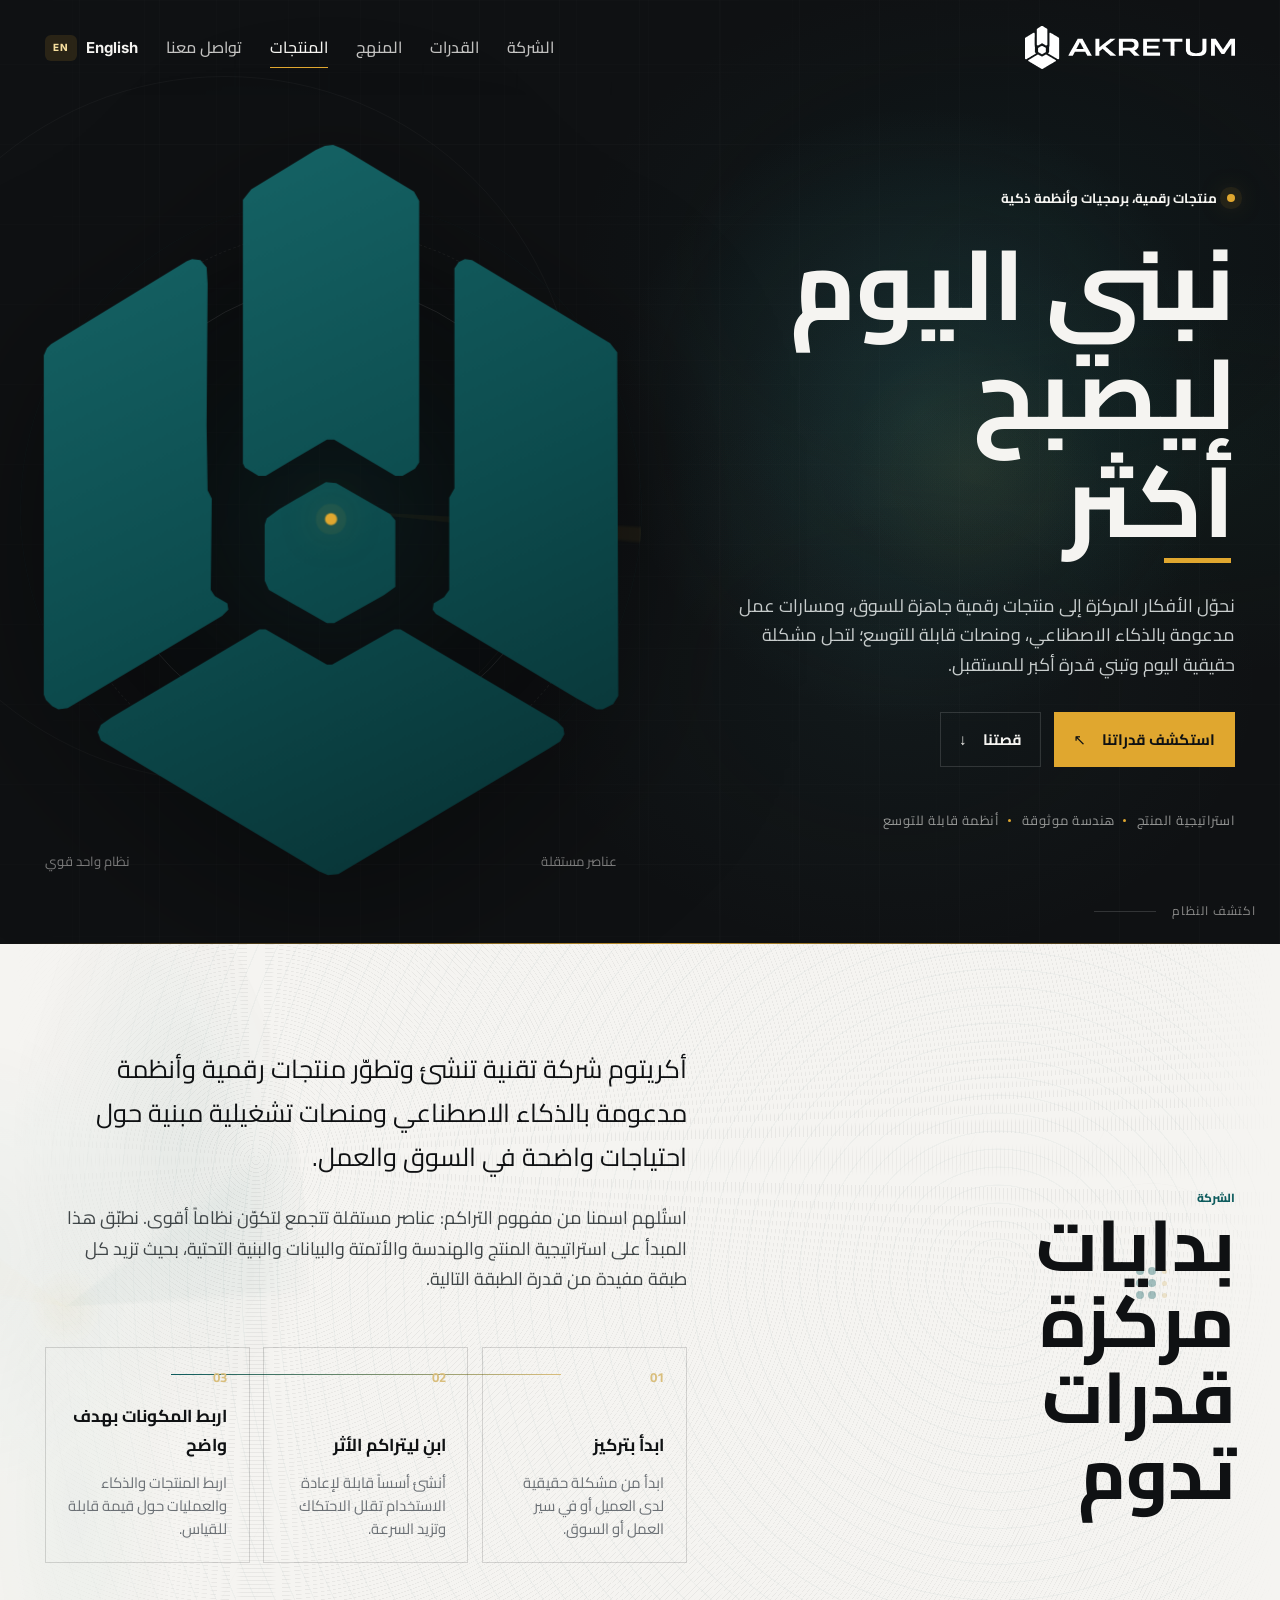
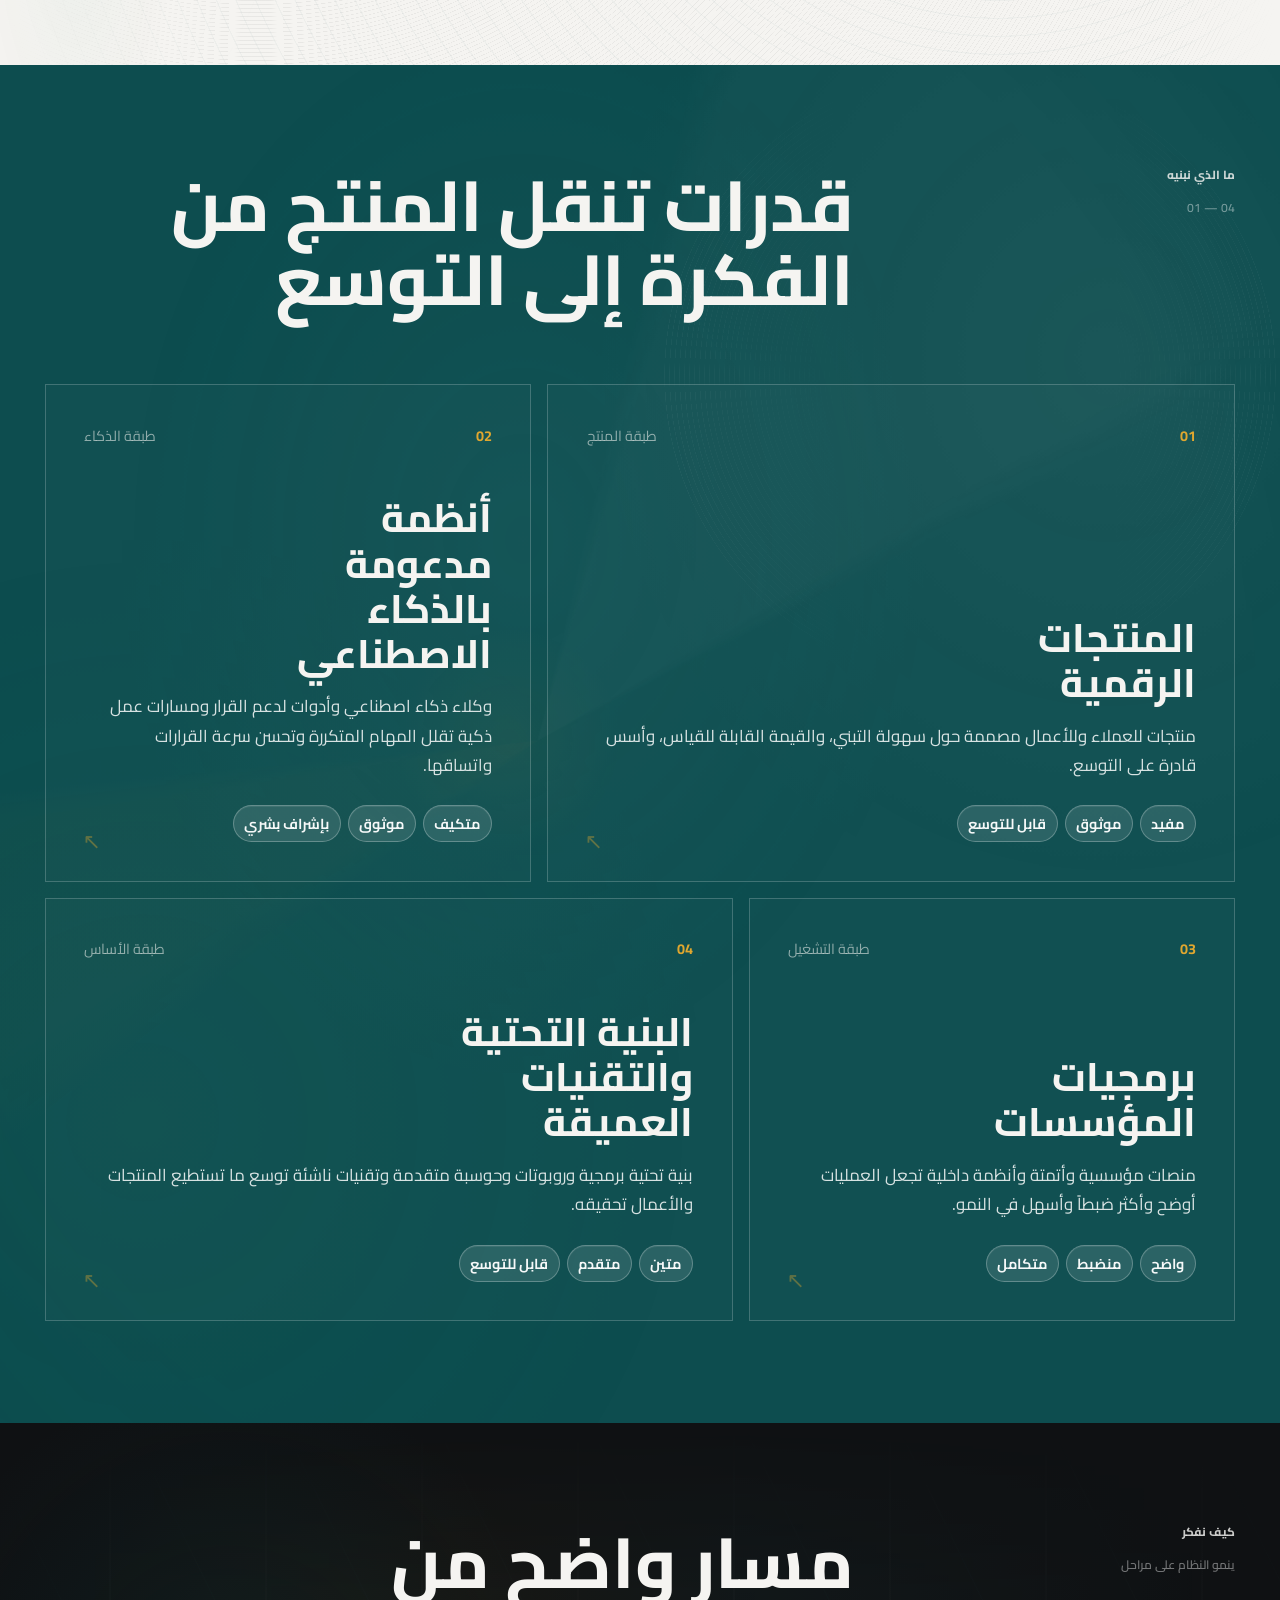
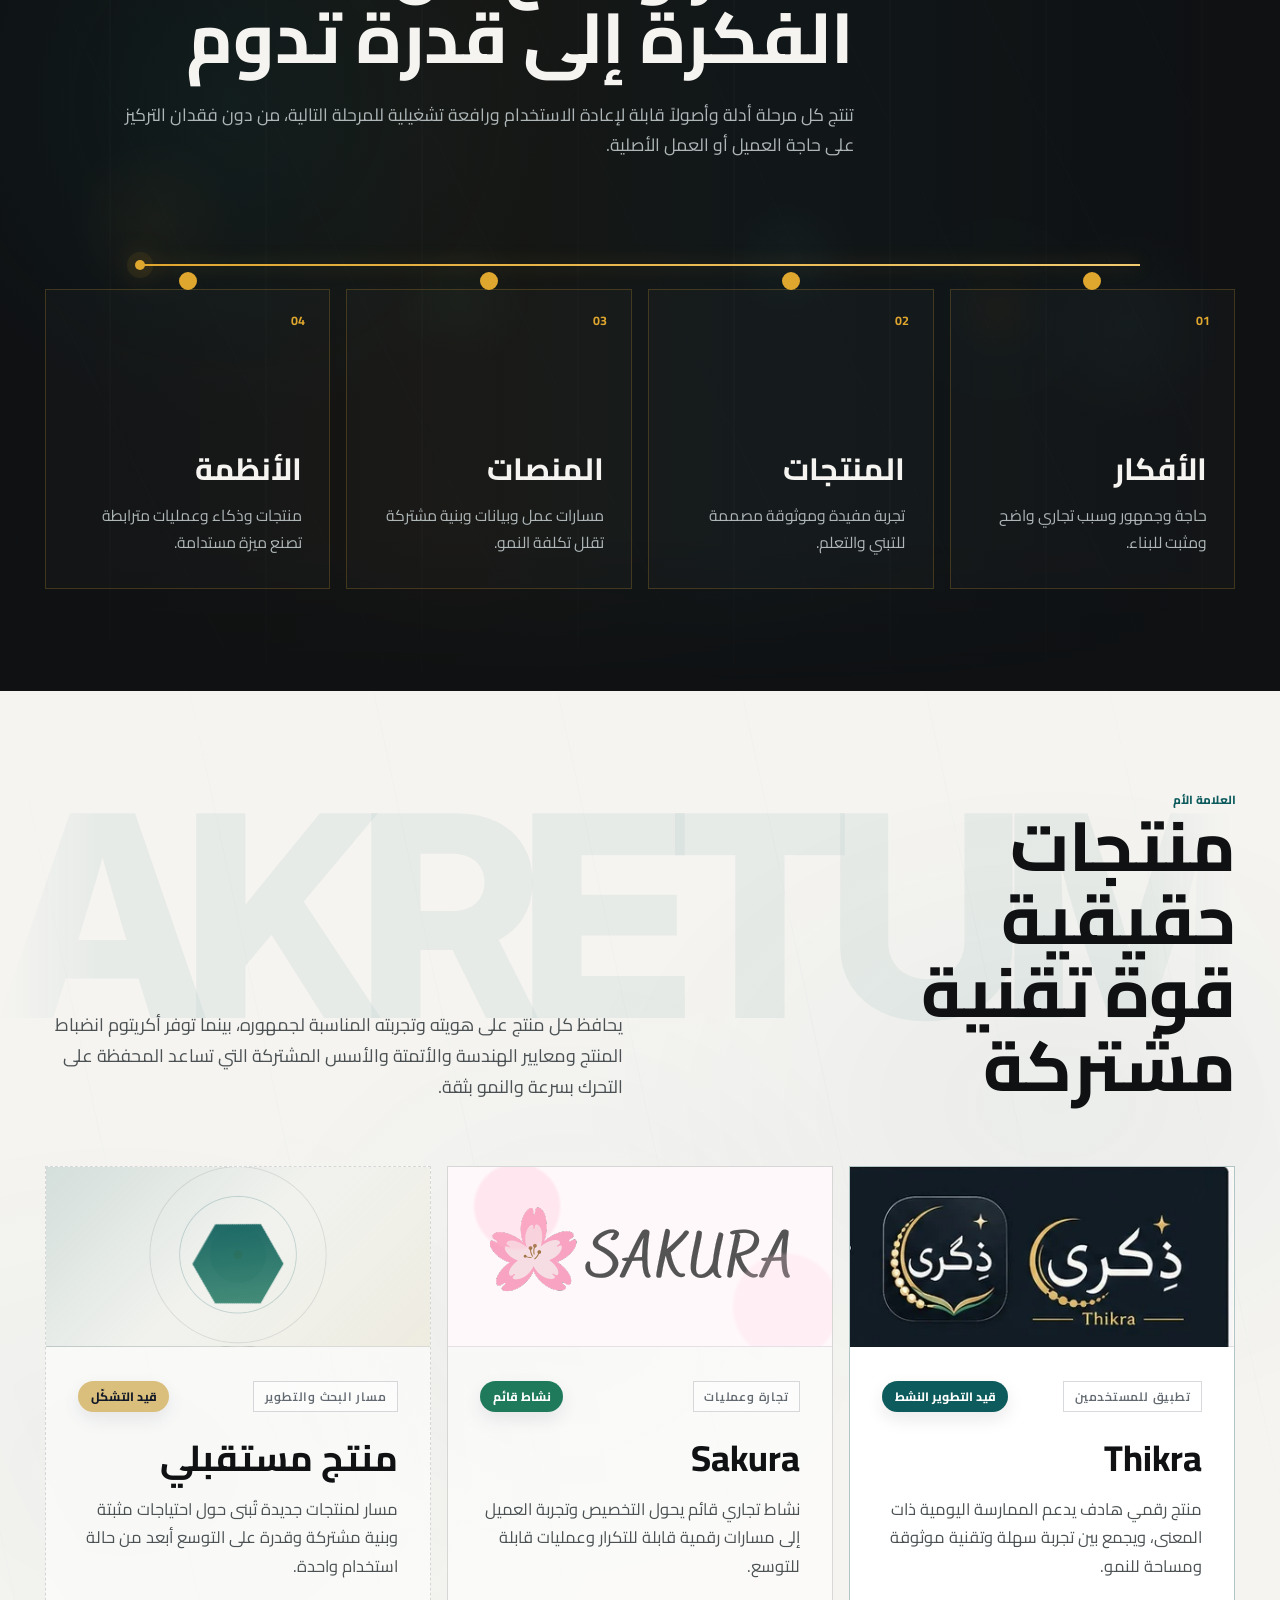
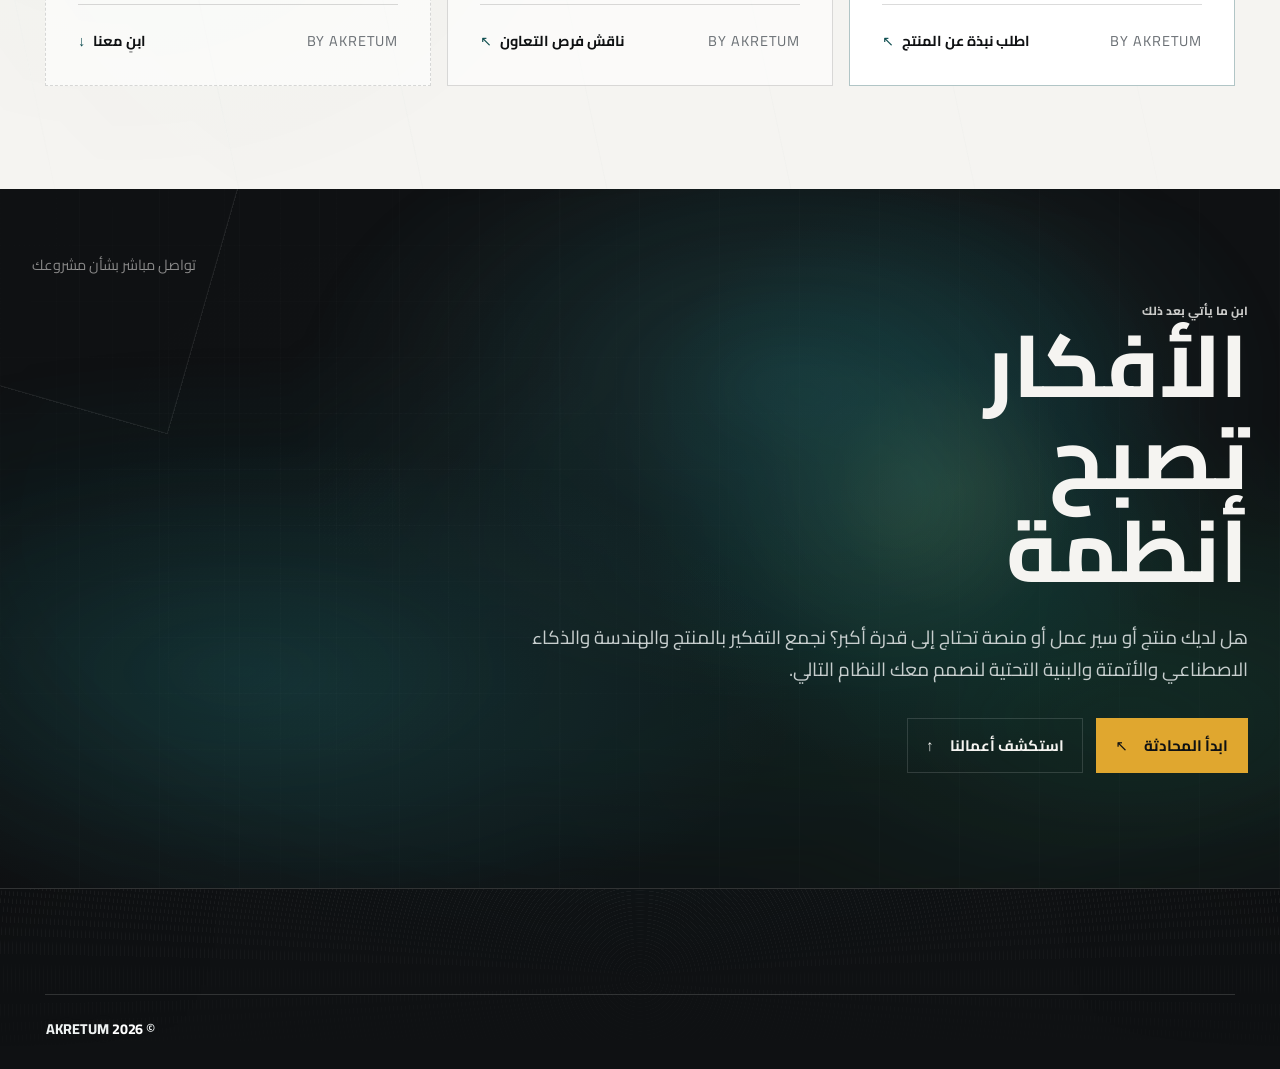
==== commit 83542f0a: "Publish AKRETUM website from 69f0b1fe993bedaec2adb3dd47f9f5534c3db3aa" ====
--- a/ar/index.html
+++ b/ar/index.html
@@ -51,16 +51,16 @@
   <script defer src="/script.js?v=disc37-premium-motion-v18-20260803"></script>
   <script defer src="/safe-navigation.js?v=disc37-full-locale-parity-20260802"></script>
   <script defer src="/motion-system.js?v=disc37-premium-motion-v18-20260803"></script>
-  <link rel="stylesheet" href="/arabic-typography.css?v=disc37-full-locale-parity-20260802&rev=disc37-exact-half-crop-v4-20260802&hotfix=disc37-stable-orbits-v10-20260802&type=disc37-mobile-590-motion-performance-v16-20260802&motion=disc37-premium-motion-v18-20260803&atmosphere=disc37-accretion-atmosphere-v19-20260803&visual=disc37-rtl-hero-header-v20-20260803&hero=akr40-mobile-side-hero-v23-20260920">
+  <link rel="stylesheet" href="/arabic-typography.css?v=disc37-full-locale-parity-20260802&rev=disc37-exact-half-crop-v4-20260802&hotfix=disc37-stable-orbits-v10-20260802&responsive=akr41-arabic-responsive-typography-v25-20260921&type=disc37-mobile-590-motion-performance-v16-20260802&motion=disc37-premium-motion-v18-20260803&atmosphere=disc37-accretion-atmosphere-v19-20260803&visual=disc37-rtl-hero-header-v20-20260803&hero=akr40-tablet-hero-v24-20260921">
   <link rel="stylesheet" href="/arabic-mobile-rtl.css?v=disc37-full-locale-parity-20260802&rev=disc37-exact-half-crop-v4-20260802&hotfix=disc37-stable-orbits-v10-20260802">
   <link rel="stylesheet" href="/mobile-hero-scale.css?v=disc37-mobile-590-motion-performance-v16-20260802">
   <link rel="stylesheet" href="/motion-system.css?v=disc37-premium-motion-v18-20260803">
   <link rel="stylesheet" href="/motion-depth.css?v=disc37-premium-motion-v18-20260803">
   <link rel="stylesheet" href="/background-atmosphere.css?v=disc37-accretion-atmosphere-v19-20260803">
   <link rel="stylesheet" href="/visual-parity-v20.css?v=disc37-rtl-hero-header-v20-20260803">
-  <link rel="stylesheet" href="/hero-composition-parity-v21.css?v=akr40-mobile-side-hero-v23-20260920">
+  <link rel="stylesheet" href="/hero-composition-parity-v21.css?v=akr40-tablet-hero-v24-20260921">
 </head>
-<body data-hero-composition-parity="akr40-mobile-side-hero-v23-20260920" data-visual-parity="disc37-rtl-hero-header-v20-20260803" data-background-atmosphere="disc37-accretion-atmosphere-v19-20260803" data-responsive-refinement="disc37-mobile-590-motion-performance-v16-20260802" data-arabic-typography="cairo-only" data-arabic-rtl="mirror-only" data-canonical-url="https://akretum.github.io/ar/" data-visual-release="disc37-full-locale-parity" data-layout-contract="shared" data-visual-revision="disc37-exact-half-crop-v4-20260802" data-visual-hotfix="disc37-stable-orbits-v10-20260802" data-interface-polish="disc37-mobile-header-locale-v12-20260802" data-motion-performance="disc37-premium-motion-v18-20260803" data-premium-motion="disc37-premium-motion-v18-20260803" data-locale="ar">
+<body data-hero-composition-parity="akr40-tablet-hero-v24-20260921" data-visual-parity="disc37-rtl-hero-header-v20-20260803" data-background-atmosphere="disc37-accretion-atmosphere-v19-20260803" data-responsive-refinement="disc37-mobile-590-motion-performance-v16-20260802" data-arabic-responsive-typography="akr41-arabic-responsive-typography-v25-20260921" data-arabic-typography="cairo-only" data-arabic-rtl="mirror-only" data-canonical-url="https://akretum.github.io/ar/" data-visual-release="disc37-full-locale-parity" data-layout-contract="shared" data-visual-revision="disc37-exact-half-crop-v4-20260802" data-visual-hotfix="disc37-stable-orbits-v10-20260802" data-interface-polish="disc37-mobile-header-locale-v12-20260802" data-motion-performance="disc37-premium-motion-v18-20260803" data-premium-motion="disc37-premium-motion-v18-20260803" data-locale="ar">
   <a class="skip-link" href="#main">تجاوز إلى المحتوى</a>
 
   <header class="site-header" data-header>
--- a/arabic-typography.css
+++ b/arabic-typography.css
@@ -158,3 +158,28 @@
     line-height: 1.34 !important;
   }
 }
+
+/* AKR-41 responsive Cairo line-box contract.
+   The shared responsive scale is intentionally compact for Inter. Cairo needs
+   taller line boxes at the same display sizes. Keep these overrides scoped to
+   Arabic responsive headings so English and Arabic desktop remain unchanged.
+*/
+@media (max-width: 960px) {
+  html[lang="ar"][dir="rtl"] body .hero .hero__grid .hero__copy .hero-title,
+  html[lang="ar"][dir="rtl"] body .hero .hero__grid .hero__copy .hero-title__line {
+    line-height: 1.4 !important;
+    letter-spacing: 0 !important;
+  }
+}
+
+@media (min-width: 701px) and (max-width: 960px) {
+  html[lang="ar"][dir="rtl"] body :where(
+    .story__heading h2,
+    .section-heading h2,
+    .systems__intro h2,
+    .portfolio__heading h2,
+    .contact-panel h2
+  ) {
+    line-height: 1.3 !important;
+  }
+}
--- a/hero-composition-parity-v21.css
+++ b/hero-composition-parity-v21.css
@@ -600,6 +600,52 @@
   }
 }
 
+/* AKR-40 tablet safeguard: keep the completed ProductionMaster visible on
+   701-960px viewports. Phone composition already owns <=700px and desktop
+   composition starts at 961px, so this only closes the tablet visibility gap. */
+@media (min-width: 701px) and (max-width: 960px) {
+  html[lang][dir] body .hero {
+    position: relative !important;
+  }
+
+  html[lang][dir] body .hero .hero__grid > .hero-visual,
+  html[lang][dir] body .hero .hero__grid > .is-ready .hero-visual,
+  html[lang][dir] body .hero .hero__grid > .hero-visual:hover,
+  html[lang][dir] body .hero .hero__grid > .hero-visual:focus-within {
+    position: absolute !important;
+    inset: 0 !important;
+    grid-column: auto !important;
+    grid-row: auto !important;
+    width: 100% !important;
+    height: 100% !important;
+    min-height: 0 !important;
+    justify-self: stretch !important;
+    align-self: stretch !important;
+  }
+
+  html[lang][dir] body .hero .hero-mark__piece {
+    display: none !important;
+    opacity: 0 !important;
+    visibility: hidden !important;
+    animation: none !important;
+  }
+
+  html[lang][dir] body .hero .hero-mark__complete {
+    display: block !important;
+    opacity: 1 !important;
+    visibility: visible !important;
+    animation: none !important;
+  }
+
+  html[lang][dir] body .hero .hero-mark__core {
+    display: block !important;
+    opacity: 1 !important;
+    visibility: visible !important;
+    transform: translate(-50%, -50%) scale(1) !important;
+    animation: system-core-heartbeat 4.2s ease-in-out 0.8s infinite !important;
+  }
+}
+
 @media (prefers-reduced-motion: reduce) {
   .hero-visual::after,
   html[lang][dir] body .hero .hero-mark__core,
